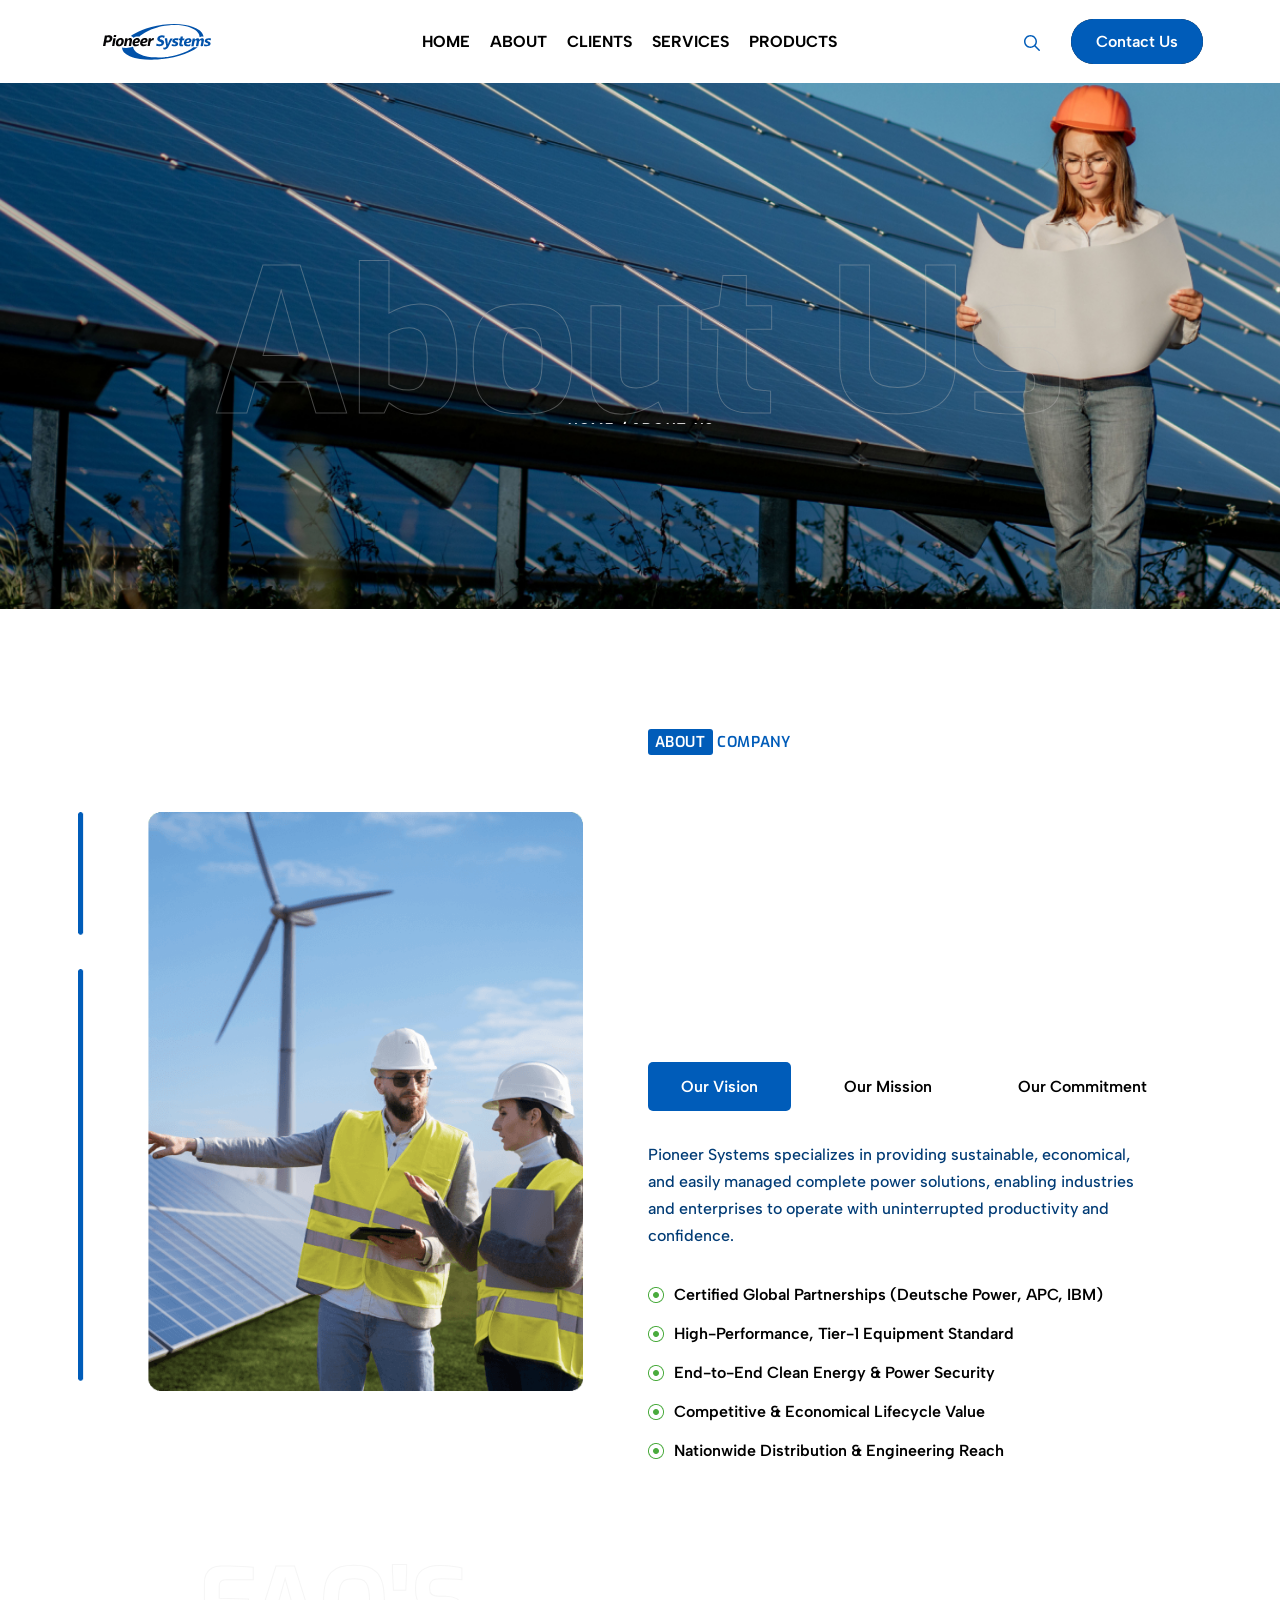
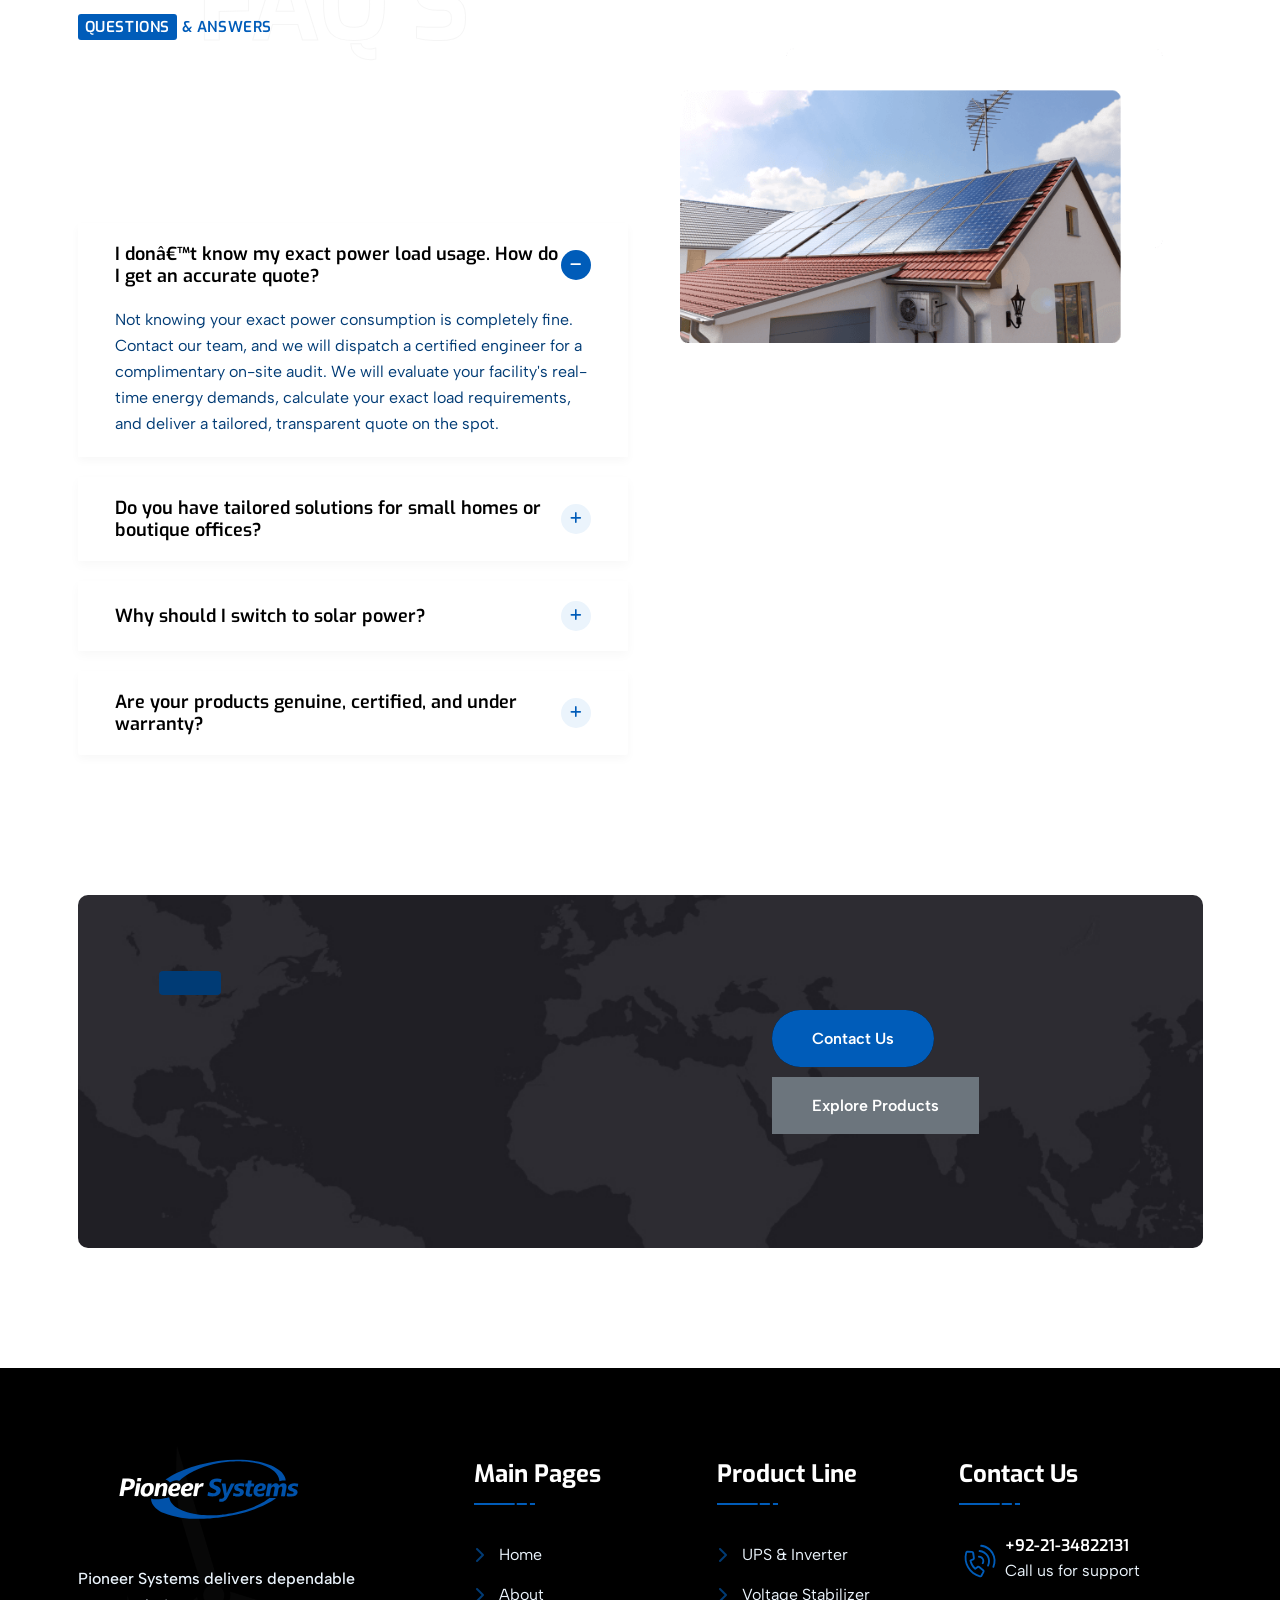
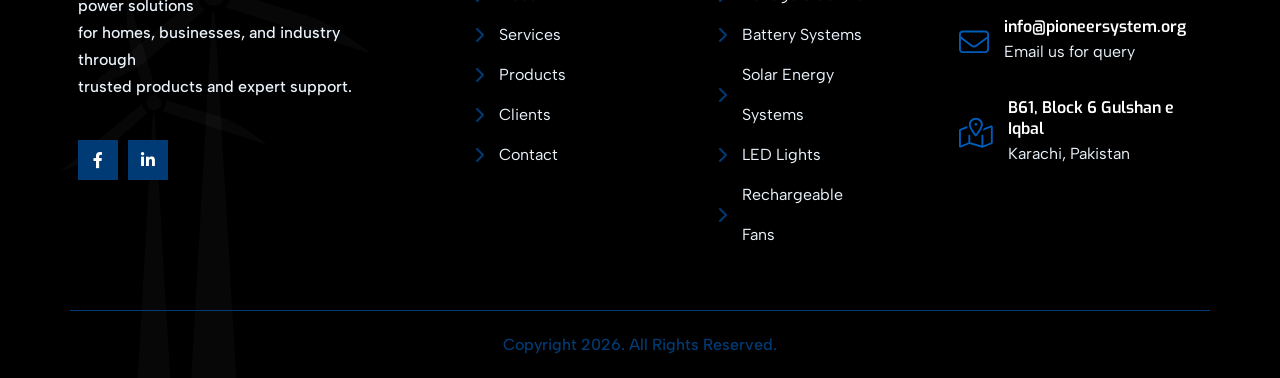
==== about.html @ 955f0764 "Initial commit - Pioneer Systems website" ====
﻿<!DOCTYPE html>
<html lang="en">

<head>
    <meta charset="UTF-8">
    <meta http-equiv="X-UA-Compatible" content="IE=edge">
    <meta name="viewport" content="width=device-width, initial-scale=1.0">
    <!-- favicon -->
    <link rel="shortcut icon" type="image/x-icon" href="assets/images/fav.png">
    <title>Pioneer Systems - About</title>

    <!-- fontawesome css -->
    <link rel="stylesheet" href="assets/css/plugins/fontawesome-6.css">
    <!-- fontawesome css -->
    <link rel="stylesheet" href="assets/css/plugins/swiper.css">
    <link rel="stylesheet" href="assets/css/plugins/unicons.css">
    <link rel="stylesheet" href="assets/css/plugins/metismenu.css">
    <link rel="stylesheet" href="assets/css/vendor/animate.css">
    <link rel="stylesheet" href="assets/css/vendor/magnific-popup.css">
    <!-- bootstrap css -->
    <link rel="stylesheet" href="assets/css/vendor/bootstrap.min.css">
    <!-- Custom css -->
    <link rel="stylesheet" href="assets/css/style.css">
</head>

<body>
    <!-- header style two -->
    <div class="header-header-two">
        <!-- header man start -->
        <div class="header-main-h2  header--sticky">
            <div class="container">
                <div class="row">
                    <div class="col-lg-12">
                        <div class="main-haeder-wrapper-h2">
                            <a href="index.html" class="logo-area">
                                <img src="assets/images/logo/logo-01.svg" alt="logo">
                            </a>

                            <!-- navigation area start -->
                            <div class="header-nav main-nav-one">
                                <nav>
                                    <ul>
                                        <li><a class="nav-link" href="index.html">HOME</a></li>
                                        <li><a class="nav-link" href="about.html">ABOUT</a></li>
                                        <li><a class="nav-link" href="clients.html">CLIENTS</a></li>
                                        <li><a class="nav-link" href="service.html">SERVICES</a></li>
                                        <li><a class="nav-link" href="product-category.html">PRODUCTS</a></li>
                                    </ul>
                                </nav>
                            </div>
                            <!-- navigation area end -->
                            <div class="actions-area">
                                <div class="search-btn" id="search">
                                    <svg width="17" height="16" viewBox="0 0 17 16" fill="none"
                                        xmlns="http://www.w3.org/2000/svg">
                                        <path
                                            d="M15.75 14.7188C16.0625 15.0312 16.0625 15.5 15.75 15.7812C15.625 15.9375 15.4375 16 15.25 16C15.0312 16 14.8438 15.9375 14.6875 15.7812L10.5 11.5938C9.375 12.5 7.96875 13 6.46875 13C2.90625 13 0 10.0938 0 6.5C0 2.9375 2.875 0 6.46875 0C10.0312 0 12.9688 2.9375 12.9688 6.5C12.9688 8.03125 12.4688 9.4375 11.5625 10.5312L15.75 14.7188ZM1.5 6.5C1.5 9.28125 3.71875 11.5 6.5 11.5C9.25 11.5 11.5 9.28125 11.5 6.5C11.5 3.75 9.25 1.5 6.5 1.5C3.71875 1.5 1.5 3.75 1.5 6.5Z"
                                            fill="#005CB9" />
                                    </svg>
                                </div>
                                <a href="contact.html" class="rts-btn btn-primary">Contact Us</a>
                            </div>
                        </div>
                    </div>
                </div>
            </div>
        </div>
        <!-- header man end -->
    </div>
    <!-- header style two End -->


    <!-- header style two -->
    <!-- rts breadcrumb area -->
    <div class="rts-bread-crumb-area bg_image bg-breadcrumb">
        <div class="container ptb--65">
            <div class="row">
                <div class="col-lg-12">
                    <div class="con-tent-main">
                        <div class="wrapper">
                            <span class="bg-text-stok">About Us</span>
                            <div class="title skew-up">
                                <a href="#">About Us</a>
                            </div>
                            <div class="slug skew-up">
                                <a href="#index.html">HOME /</a>
                                <a class="active" href="#index.html">ABOUT US</a>
                            </div>
                        </div>
                    </div>
                </div>
            </div>
        </div>
    </div>
    <!-- rts breadcrumb area end -->
    <!-- header style two End -->


    <!-- rts about area start -->
    <div class="rts-about-area rts-section-gap">
        <div class="container">
            <div class="row align-items-center">
                <div class="col-lg-6">
                    <!-- about inner solar energy -->
                    <div class="rts-about-left-image-area">
                        <div class="thumbnail">
                            <img src="assets/images/about/20.png" alt="Pioneer System Power Solutions">
                        </div>
                    </div>
                    <!-- about inner solar energy end -->
                </div>
                <div class="col-lg-6">
                    <!-- about nrighht content area start -->
                    <div class="about-right-content-area-solar-energy">
                        <div class="title-area-left">
                            <p class="pre">
                                <span>About</span> Company
                            </p>
                            <h2 class="title skew-up">
                                Delivering Reliable Power &amp; <br>
                                Advanced IT Infrastructure
                            </h2>
                        </div>
                        <!-- tab area start about -->
                        <ul class="nav custom-nav-soalr-about nav-pills" id="pills-tab" role="tablist">
                            <li class="nav-item" role="presentation">
                                <button class="nav-link active" id="pills-home-tab" data-bs-toggle="pill"
                                    data-bs-target="#pills-home" type="button" role="tab" aria-controls="pills-home"
                                    aria-selected="true">Our Vision</button>
                            </li>
                            <li class="nav-item" role="presentation">
                                <button class="nav-link" id="pills-profile-tab" data-bs-toggle="pill"
                                    data-bs-target="#pills-profile" type="button" role="tab"
                                    aria-controls="pills-profile" aria-selected="false">Our Mission</button>
                            </li>
                            <li class="nav-item" role="presentation">
                                <button class="nav-link" id="pills-contact-tab" data-bs-toggle="pill"
                                    data-bs-target="#pills-contact" type="button" role="tab"
                                    aria-controls="pills-contact" aria-selected="false">Our Commitment</button>
                            </li>
                        </ul>

                        <!-- nav content start -->
                        <div class="tab-content" id="pills-tabContent">
                            <!-- Tab 1: Vision -->
                            <div class="tab-pane fade show active" id="pills-home" role="tabpanel"
                                aria-labelledby="pills-home-tab">
                                <div class="single-about-content-solar">
                                    <p class="disc">
                                        Pioneer Systems specializes in providing sustainable, economical, and easily
                                        managed complete power solutions, enabling industries and enterprises to operate
                                        with uninterrupted productivity and confidence.
                                    </p>
                                    <div class="row align-items-center">
                                        <div class="single-ckeck-wrapper">
                                            <img src="assets/images/about/dt.png" alt="check">
                                            <p>Certified Global Partnerships (Deutsche Power, APC, IBM)</p>
                                        </div>
                                        <div class="single-ckeck-wrapper">
                                            <img src="assets/images/about/dt.png" alt="check">
                                            <p>High-Performance, Tier-1 Equipment Standard</p>
                                        </div>
                                        <div class="single-ckeck-wrapper">
                                            <img src="assets/images/about/dt.png" alt="check">
                                            <p>End-to-End Clean Energy &amp; Power Security</p>
                                        </div>
                                        <div class="single-ckeck-wrapper">
                                            <img src="assets/images/about/dt.png" alt="check">
                                            <p>Competitive &amp; Economical Lifecycle Value</p>
                                        </div>
                                        <div class="single-ckeck-wrapper">
                                            <img src="assets/images/about/dt.png" alt="check">
                                            <p>Nationwide Distribution &amp; Engineering Reach</p>
                                        </div>
                                    </div>
                                </div>
                            </div>

                            <!-- Tab 2: Mission -->
                            <div class="tab-pane fade" id="pills-profile" role="tabpanel"
                                aria-labelledby="pills-profile-tab">
                                <div class="single-about-content-solar">
                                    <p class="disc">
                                        Our core mission is to serve as the definitive "Total Solution Provider" across
                                        IT and Power Technology by deploying tailor-made systems backed by extensive
                                        pre-sales and after-sales service.
                                    </p>
                                    <div class="row align-items-center">
                                        <div class="single-ckeck-wrapper">
                                            <img src="assets/images/about/dt.png" alt="check">
                                            <p>Turnkey Total Solution Provider for Power &amp; IT</p>
                                        </div>
                                        <div class="single-ckeck-wrapper">
                                            <img src="assets/images/about/dt.png" alt="check">
                                            <p>Comprehensive Pre-Sales Audits &amp; Consultations</p>
                                        </div>
                                        <div class="single-ckeck-wrapper">
                                            <img src="assets/images/about/dt.png" alt="check">
                                            <p>Rapid Post-Sales On-Site Engineering Support</p>
                                        </div>
                                        <div class="single-ckeck-wrapper">
                                            <img src="assets/images/about/dt.png" alt="check">
                                            <p>Seamless Execution of Large &amp; Complex Projects</p>
                                        </div>
                                        <div class="single-ckeck-wrapper">
                                            <img src="assets/images/about/dt.png" alt="check">
                                            <p>Long-Term, Mutually Beneficial Client Partnerships</p>
                                        </div>
                                    </div>
                                </div>
                            </div>

                            <!-- Tab 3: Commitment -->
                            <div class="tab-pane fade" id="pills-contact" role="tabpanel"
                                aria-labelledby="pills-contact-tab">
                                <div class="single-about-content-solar">
                                    <p class="disc">
                                        We are steadfast in providing reliable power continuity, immediate personalized
                                        technical assistance, and continuous technical training to eliminate operational
                                        downtime.
                                    </p>
                                    <div class="row align-items-center">
                                        <div class="single-ckeck-wrapper">
                                            <img src="assets/images/about/dt.png" alt="check">
                                            <p>Real-Time Support &amp; Rapid Emergency Response</p>
                                        </div>
                                        <div class="single-ckeck-wrapper">
                                            <img src="assets/images/about/dt.png" alt="check">
                                            <p>Deep Technical Product Mastery &amp; Customization</p>
                                        </div>
                                        <div class="single-ckeck-wrapper">
                                            <img src="assets/images/about/dt.png" alt="check">
                                            <p>Tailored Client Seminars &amp; Hands-On Tutoring</p>
                                        </div>
                                        <div class="single-ckeck-wrapper">
                                            <img src="assets/images/about/dt.png" alt="check">
                                            <p>Agile Engineering for Diverse Industrial Needs</p>
                                        </div>
                                        <div class="single-ckeck-wrapper">
                                            <img src="assets/images/about/dt.png" alt="check">
                                            <p>Guaranteed Peace of Mind &amp; Constant Power Uptime</p>
                                        </div>
                                    </div>
                                </div>
                            </div>
                        </div>
                        <!-- nav content end -->
                        <!-- tab area start about end -->

                    </div>
                    <!-- about nrighht content area end -->
                </div>
            </div>
        </div>
    </div>
    <!-- rts about area end -->

    <div class="faq-section-start-solar rts-section-gapBottom">
        <span class="stok-bg images-r left">
            FAQ'S
        </span>
        <div class="container">
            <div class="row g-24 align-items-start">
                <div class="col-lg-6">
                    <div class="title-area-left">
                        <p class="pre">
                            <span>Questions</span> &amp; Answers
                        </p>
                        <h2 class="title skew-up">
                            Frequently Asked Questions
                        </h2>
                    </div>
                    <div class="accordion-solar-faq">
                        <div class="accordion" id="accordionExample">
                            <!-- FAQ 1: Power Load & Quote -->
                            <div class="accordion-item">
                                <h2 class="accordion-header" id="headingOne">
                                    <button class="accordion-button" type="button" data-bs-toggle="collapse"
                                        data-bs-target="#collapseOne" aria-expanded="true" aria-controls="collapseOne">
                                        I donâ€™t know my exact power load usage. How do I get an accurate quote?
                                    </button>
                                </h2>
                                <div id="collapseOne" class="accordion-collapse collapse show"
                                    aria-labelledby="headingOne" data-bs-parent="#accordionExample">
                                    <div class="accordion-body">
                                        Not knowing your exact power consumption is completely fine. Contact our team,
                                        and we will dispatch a certified engineer for a complimentary on-site audit. We
                                        will evaluate your facility's real-time energy demands, calculate your exact
                                        load requirements, and deliver a tailored, transparent quote on the spot.
                                    </div>
                                </div>
                            </div>

                            <!-- FAQ 2: Small Home / Office Solutions -->
                            <div class="accordion-item">
                                <h2 class="accordion-header" id="headingTwo">
                                    <button class="accordion-button collapsed" type="button" data-bs-toggle="collapse"
                                        data-bs-target="#collapseTwo" aria-expanded="false" aria-controls="collapseTwo">
                                        Do you have tailored solutions for small homes or boutique offices?
                                    </button>
                                </h2>
                                <div id="collapseTwo" class="accordion-collapse collapse" aria-labelledby="headingTwo"
                                    data-bs-parent="#accordionExample">
                                    <div class="accordion-body">
                                        Yes. We engineer customized setups whether you operate a 5-workstation office, a
                                        multi-server setup, or a residential household. From uninterruptible backup
                                        systems to beat load-shedding to energy-efficient DC rechargeable fans, low-draw
                                        LED lighting, and long-term solar arrays, Pioneer System provides scalable
                                        setups to curb electric costs and ensure continuous uptime.
                                    </div>
                                </div>
                            </div>

                            <!-- FAQ 3: Why Solar Power -->
                            <div class="accordion-item">
                                <h2 class="accordion-header" id="headingThree">
                                    <button class="accordion-button collapsed" type="button" data-bs-toggle="collapse"
                                        data-bs-target="#collapseThree" aria-expanded="false"
                                        aria-controls="collapseThree">
                                        Why should I switch to solar power?
                                    </button>
                                </h2>
                                <div id="collapseThree" class="accordion-collapse collapse"
                                    aria-labelledby="headingThree" data-bs-parent="#accordionExample">
                                    <div class="accordion-body">
                                        Transitioning to solar provides direct energy independence while drastically
                                        slashing recurring utility bills. Whether you require an on-grid net-metered
                                        system, an off-grid setup, or an intelligent hybrid architecture, our Tier-1
                                        solar systems reduce your carbon footprint, maximize long-term return on
                                        investment, and deliver reliable power around the clock.
                                    </div>
                                </div>
                            </div>

                            <!-- FAQ 4: Product Certification & Origin -->
                            <div class="accordion-item">
                                <h2 class="accordion-header" id="headingFour">
                                    <button class="accordion-button collapsed" type="button" data-bs-toggle="collapse"
                                        data-bs-target="#collapseFour" aria-expanded="false"
                                        aria-controls="collapseFour">
                                        Are your products genuine, certified, and under warranty?
                                    </button>
                                </h2>
                                <div id="collapseFour" class="accordion-collapse collapse" aria-labelledby="headingFour"
                                    data-bs-parent="#accordionExample">
                                    <div class="accordion-body">
                                        Every product supplied by Pioneer System is 100% authentic and internationally
                                        certified. We are direct authorized partners with leading global manufacturers
                                        including Deutsche Power, Titan, APC, Lenovo, and HPâ€”importing premium equipment
                                        directly from Germany and top-tier facilities in China with full manufacturer
                                        warranties.
                                    </div>
                                </div>
                            </div>
                        </div>
                    </div>
                </div>
                <div class="col-lg-6 pl--40">
                    <div class="faq-solari-image-area">
                        <div class="thumbnail-large-bottom">
                            <img src="assets/images/faq/05.png" alt="Pioneer System Solar FAQ">
                        </div>
                    </div>
                </div>
            </div>
        </div>
    </div>


    <!-- rts cta area start -->
    <div class="rts-cta-area rts-section-gapBottom">
        <div class="container">
            <div class="row">
                <div class="col-lg-12">
                    <div class="cta-solari-wrapper">
                        <div class="left-area">
                            <span class="pre skew-up">
                                <span>Get In</span> Touch
                            </span>
                            <h4 class="title skew-up">
                                Need a reliable power solution? Inquire directly or explore our full catalog.
                            </h4>
                        </div>
                        <div class="right-area">
                            <div class="d-flex flex-wrap align-items-center gap-3">
                                <a href="contact.html" class="rts-btn btn-primary">Contact Us</a>
                                <a href="product-category.html" class="rts-btn btn-secondary"
                                    style="border-radius: 0">Explore Products</a>
                            </div>
                        </div>
                    </div>
                </div>
            </div>
        </div>
    </div>
    <!-- rts cta area end -->


    <!-- header style two -->
    <div id="side-bar" class="side-bar header-two">
        <button class="close-icon-menu"><i class="far fa-times"></i></button>
        <!-- mobile menu area start -->
        <div class="mobile-menu-main">
            <nav class="nav-main mainmenu-nav mt--30">
                <ul class="mainmenu metismenu" id="mobile-menu-active">
                    <li>
                        <a href="index.html" class="main">HOME</a>
                    </li>
                    <li>
                        <a href="about.html" class="main">ABOUT</a>
                    </li>
                    <li>
                        <a href="clients.html" class="main">CLIENTS</a>
                    </li>
                    <li>
                        <a href="services.html" class="main">SERVICES</a>
                    </li>
                    <li>
                        <a href="product-category.html" class="main">PRODUCTS</a>
                    </li>
                    <li>
                        <a href="contact.html" class="main">CONTACT</a>
                    </li>
                </ul>
            </nav>
        </div>
        <!-- mobile menu area end -->
    </div>
    <!-- header style two End -->

    <!-- Footer style two -->
    <!-- rts footer two area start -->
    <div class="rts-footer-one  footer-bg-two">
        <div class="shape-image-f-2">
            <img src="assets/images/footer/07.png" alt="shape-footer">
        </div>
        <div class="container">
            <div class="row pt--90  pb--55 pb_sm--40">
                <div class="col-lg-12">
                    <div class="single-footer-one-wrapper two">
                        <div class="single-footer-component first">
                            <a href="index.html" class="logo-area-footer">
                                <img src="assets/images/logo/logo-footer.svg" alt="logo">
                            </a>
                            <div class="body mt--45">
                                <p class="disc">
                                    Pioneer Systems delivers dependable power solutions <br> for homes, businesses, and
                                    industry through <br> trusted products and expert support.
                                </p>
                                <div class="rts-social-style-one">
                                    <ul>
                                        <li>
                                            <a href="#">
                                                <i class="fa-brands fa-facebook-f"></i>
                                            </a>
                                        </li>
                                        <!-- <li>
                                            <a href="#">
                                                <i class="fa-brands fa-twitter"></i>
                                            </a>
                                        </li> -->
                                        <!-- <li>
                                            <a href="#">
                                                <i class="fa-brands fa-youtube"></i>
                                            </a>
                                        </li> -->
                                        <li>
                                            <a href="#">
                                                <i class="fa-brands fa-linkedin-in"></i>
                                            </a>
                                        </li>
                                    </ul>
                                </div>
                            </div>
                        </div>
                        <div class="single-footer-component">
                            <div class="title-area">
                                <h5 class="title">Main Pages</h5>
                            </div>
                            <div class="body">
                                <div class="pages-footer">
                                    <ul>
                                        <li>
                                            <a href="index.html">
                                                <i class="fa-regular fa-chevron-right"></i>
                                                <p>Home</p>
                                            </a>
                                        </li>
                                        <li>
                                            <a href="about.html">
                                                <i class="fa-regular fa-chevron-right"></i>
                                                <p>About</p>
                                            </a>
                                        </li>
                                        <li>
                                            <a href="service.html">
                                                <i class="fa-regular fa-chevron-right"></i>
                                                <p>Services</p>
                                            </a>
                                        </li>
                                        <li>
                                            <a href="product-category.html">
                                                <i class="fa-regular fa-chevron-right"></i>
                                                <p>Products</p>
                                            </a>
                                        </li>
                                        <li>
                                            <a href="clients.html">
                                                <i class="fa-regular fa-chevron-right"></i>
                                                <p>Clients</p>
                                            </a>
                                        </li>
                                        <li>
                                            <a href="contact.html">
                                                <i class="fa-regular fa-chevron-right"></i>
                                                <p>Contact</p>
                                            </a>
                                        </li>
                                    </ul>
                                </div>
                            </div>
                        </div>
                        <div class="single-footer-component">
                            <div class="title-area">
                                <h5 class="title">Product Line</h5>
                            </div>
                            <div class="body">
                                <div class="pages-footer">
                                    <ul>
                                        <li>
                                            <a href="product-detail.html?product=vdc-inverter">
                                                <i class="fa-regular fa-chevron-right"></i>
                                                <p>UPS &amp; Inverter</p>
                                            </a>
                                        </li>
                                        <li>
                                            <a href="product-detail.html?product=avr-stablizer">
                                                <i class="fa-regular fa-chevron-right"></i>
                                                <p>Voltage Stabilizer</p>
                                            </a>
                                        </li>
                                        <li>
                                            <a href="product-detail.html?product=batteries">
                                                <i class="fa-regular fa-chevron-right"></i>
                                                <p>Battery Systems</p>
                                            </a>
                                        </li>
                                        <li>
                                            <a href="product-detail.html?product=solar">
                                                <i class="fa-regular fa-chevron-right"></i>
                                                <p>Solar Energy Systems</p>
                                            </a>
                                        </li>
                                        <li>
                                            <a href="product-detail.html?product=led-lights">
                                                <i class="fa-regular fa-chevron-right"></i>
                                                <p>LED Lights</p>
                                            </a>
                                        </li>
                                        <li>
                                            <a href="product-detail.html?product=dc-rechargable-fans">
                                                <i class="fa-regular fa-chevron-right"></i>
                                                <p>Rechargeable Fans</p>
                                            </a>
                                        </li>
                                    </ul>
                                </div>
                            </div>
                        </div>
                        <div class="single-footer-component last">
                            <div class="title-area">
                                <h5 class="title">Contact Us</h5>
                            </div>
                            <div class="body">
                                <!-- footer contact area start -->
                                <div class="footer-contact-wrapper-2">
                                    <!-- single contact area start -->
                                    <div class="contact-single">
                                        <div class="icon">
                                            <svg width="42" height="42" viewBox="0 0 42 42" fill="none"
                                                xmlns="http://www.w3.org/2000/svg">
                                                <path
                                                    d="M14.5332 21.1589L12.5385 22.04C13.16 24.5227 14.4784 26.8062 16.3178 28.5859L18.0781 27.2989C18.8822 26.6994 19.987 26.7381 20.7603 27.3742L24.6985 30.4454C25.5518 31.103 25.7825 32.323 25.3143 33.2699L23.2386 37.1746C23.0513 37.5534 22.7254 37.8092 22.3702 38.0143C21.8628 38.3072 21.2674 38.448 20.6485 38.1963C15.3952 36.8316 11.0703 33.4423 8.375 28.7739C5.67969 24.1055 4.90689 18.6654 6.35167 13.4334C6.63048 12.3929 7.53602 11.7348 8.56085 11.752L12.9803 11.9068C14.0344 11.9747 14.9463 12.7338 15.1184 13.8523L15.8091 18.7985C15.9734 19.7862 15.4544 20.7624 14.5332 21.1589ZM15.5922 30.4933C12.9875 28.2083 11.2004 25.1129 10.5239 21.7146C10.471 21.2715 10.6583 20.8928 11.0643 20.6584L13.7479 19.4473C13.7479 19.4473 13.7479 19.4473 13.7987 19.418C13.9002 19.3594 14.0231 19.2207 13.986 19.0392L13.1645 14.1008C13.1781 13.89 12.9887 13.7963 12.8286 13.7534L8.43847 13.6494C8.35843 13.628 8.30769 13.6573 8.25695 13.6866C8.15546 13.7452 8.10472 13.7745 8.06182 13.9346C6.79646 18.657 7.48712 23.6032 9.94805 27.8657C12.409 32.1281 16.398 35.1701 21.1204 36.4355C21.3605 36.4998 21.5127 36.4119 21.5556 36.2518L23.6606 32.3978C23.7035 32.2377 23.6664 32.0562 23.5278 31.9333L19.6402 28.8327C19.5016 28.7098 19.24 28.7255 19.1679 28.8348L16.7772 30.5534C16.4512 30.8092 15.9496 30.7606 15.5922 30.4933ZM22.2779 5.86222C27.3534 6.45011 31.8069 9.35917 34.3558 13.7739C36.9339 18.2393 37.2264 23.5507 35.1978 28.2402C35.1042 28.4296 34.9813 28.5682 34.829 28.6561C34.5753 28.8026 34.263 28.8476 33.9936 28.7325C33.484 28.5531 33.2926 27.987 33.5013 27.5282C35.2704 23.3269 35.0171 18.6694 32.732 14.7114C30.4761 10.8041 26.5693 8.256 22.0462 7.68745C21.5445 7.63881 21.15 7.18997 21.2494 6.65898C21.2981 6.15729 21.7469 5.76284 22.2779 5.86222ZM20.673 11.0513C24.3664 11.3546 27.668 13.4403 29.4844 16.5864C31.3301 19.7832 31.4855 23.6853 29.9016 27.0355C29.8079 27.2249 29.6557 27.3128 29.5035 27.4007C29.2497 27.5472 28.9374 27.5922 28.6173 27.5064C28.1292 27.2469 27.9377 26.6809 28.1971 26.1928C29.5295 23.4614 29.4133 20.2133 27.8606 17.5239C26.3371 14.8852 23.5823 13.1605 20.5507 12.9487C19.9982 12.9293 19.6038 12.4805 19.6231 11.9281C19.6718 11.4264 20.1206 11.0319 20.673 11.0513ZM19.8921 16.8471C21.8031 16.7587 23.5954 17.7536 24.5622 19.4282C25.5583 21.1535 25.5238 23.2031 24.4917 24.8139C24.3688 24.9525 24.2673 25.0111 24.1151 25.099C23.8614 25.2455 23.469 25.269 23.1703 25.1032C22.7329 24.8144 22.5922 24.2191 22.881 23.7818C23.5814 22.7684 23.6337 21.4527 22.9892 20.3364C22.3739 19.2708 21.2084 18.6582 19.9806 18.7581C19.4574 18.7895 19.0122 18.37 18.9808 17.8469C18.9494 17.3237 19.369 16.8785 19.8921 16.8471Z"
                                                    fill="#005CB9" />
                                            </svg>
                                        </div>
                                        <div class="info-content ml-dec-5">
                                            <a href="tel:+922134822131">
                                                <h6 class="title">+92-21-34822131</h6>
                                            </a>
                                            <span>Call us for support</span>
                                        </div>
                                    </div>
                                    <!-- single contact area end -->
                                    <!-- single contact area start -->
                                    <div class="contact-single">
                                        <div class="icon">

                                            <svg width="30" height="23" viewBox="0 0 30 23" fill="none"
                                                xmlns="http://www.w3.org/2000/svg">
                                                <path
                                                    d="M26.25 0.5C28.3008 0.5 30 2.19922 30 4.25V19.25C30 21.3594 28.3008 23 26.25 23H3.75C1.64063 23 0 21.3594 0 19.25L0 4.25C0 2.19922 1.64063 0.5 3.75 0.5L26.25 0.5ZM3.75 2.375C2.69531 2.375 1.875 3.25391 1.875 4.25V6.35938L13.3008 14.9727C14.2969 15.7344 15.6445 15.7344 16.6406 14.9727L28.125 6.41797V4.25C28.125 3.25391 27.2461 2.375 26.25 2.375L3.75 2.375ZM28.125 19.25V8.70312L17.8125 16.4375C16.9336 17.082 15.9375 17.4336 15 17.4336C14.0039 17.4336 13.0078 17.082 12.1875 16.4375L1.875 8.70312L1.875 19.25C1.875 20.3047 2.69531 21.125 3.75 21.125H26.25C27.2461 21.125 28.125 20.3047 28.125 19.25Z"
                                                    fill="#005CB9" />
                                            </svg>

                                        </div>
                                        <div class="info-content">
                                            <a href="mailto:info@pioneersystem.org">
                                                <h6 class="title">info@pioneersystem.org</h6>
                                            </a>
                                            <span>Email us for query</span>
                                        </div>
                                    </div>
                                    <!-- single contact area end -->
                                    <!-- single contact area start -->
                                    <div class="contact-single">
                                        <div class="icon">

                                            <svg width="34" height="31" viewBox="0 0 34 31" fill="none"
                                                xmlns="http://www.w3.org/2000/svg">
                                                <path
                                                    d="M15.4688 7.3125C15.4688 6.55078 16.0547 5.90625 16.875 5.90625C17.6367 5.90625 18.2812 6.55078 18.2812 7.3125C18.2812 8.13281 17.6367 8.71875 16.875 8.71875C16.0547 8.71875 15.4688 8.13281 15.4688 7.3125ZM15.9961 19.0312C14.1211 16.6875 9.84375 11.0039 9.84375 7.78125C9.84375 3.91406 12.9492 0.75 16.875 0.75C20.7422 0.75 23.9062 3.91406 23.9062 7.78125C23.9062 11.0039 19.5703 16.6875 17.6953 19.0312C17.2852 19.6172 16.4062 19.6172 15.9961 19.0312ZM21.4453 9.83203C21.8555 8.89453 22.0312 8.25 22.0312 7.78125C22.0312 4.96875 19.6875 2.625 16.875 2.625C14.0039 2.625 11.7188 4.96875 11.7188 7.78125C11.7188 8.25 11.8359 8.89453 12.2461 9.83203C12.5977 10.7695 13.1836 11.7656 13.7695 12.7617C14.7656 14.4023 15.9375 15.9844 16.875 17.1562C17.7539 15.9844 18.9258 14.4023 19.9219 12.7617C20.5078 11.7656 21.0938 10.7695 21.4453 9.83203ZM23.7305 13.8164C23.7305 13.875 23.6719 13.875 23.6133 13.875C24.082 13.0547 24.5508 12.1758 24.9023 11.3555L31.8164 8.60156C32.6953 8.25 33.75 8.89453 33.75 9.89062V25.7695C33.75 26.3555 33.3984 26.8828 32.8125 27.0586L23.7305 30.6914C23.5547 30.8086 23.3789 30.8086 23.1445 30.75L10.3125 27.0586L1.875 30.457C0.996094 30.8086 0 30.1641 0 29.168L0 13.2891C0 12.7031 0.292969 12.1758 0.878906 12L8.08594 9.07031C8.20312 9.71484 8.37891 10.3008 8.61328 10.8867L1.875 13.582L1.875 28.4648L9.375 25.4766V18.5625C9.375 18.0938 9.78516 17.625 10.3125 17.625C10.7813 17.625 11.25 18.0938 11.25 18.5625V25.3594L22.5 28.582V18.5625C22.5 18.0938 22.9102 17.625 23.4375 17.625C23.9062 17.625 24.375 18.0938 24.375 18.5625V28.4648L31.875 25.4766V10.5937L23.7305 13.8164Z"
                                                    fill="#005CB9" />
                                            </svg>

                                        </div>
                                        <div class="info-content">
                                            <a href="#">
                                                <h6 class="title">B61, Block 6 Gulshan e Iqbal</h6>
                                            </a>
                                            <span>Karachi, Pakistan</span>
                                        </div>
                                    </div>
                                    <!-- single contact area end -->
                                </div>
                                <!-- footer contact area end -->
                            </div>
                        </div>
                    </div>
                </div>
            </div>
            <div class="row pb--20 pt--20 border-top-copyright">
                <div class="col-lg-12">
                    <!-- copyright area start -->
                    <div class="copyright-area-two">
                        <div class="left">
                            <p>Copyright 2026. All Rights Reserved.</p>
                        </div>
                        <!-- <div class="right">
                        <ul>
                            <li><a href="#">Terms & conditions</a></li>
                            <li><a href="#">Privacy policy</a></li>
                        </ul>
                    </div> -->
                    </div>
                    <!-- copyright area end -->
                </div>
            </div>
        </div>
    </div>

    <!-- rts footer area one end -->
    <!-- Footer style two End -->
    <!-- rts footer area one end -->
    <!-- Scripts style two -->

    <div class="progress-wrap">
        <svg class="progress-circle svg-content" width="100%" height="100%" viewBox="-1 -1 102 102">
            <path d="M50,1 a49,49 0 0,1 0,98 a49,49 0 0,1 0,-98"
                style="transition: stroke-dashoffset 10ms linear 0s; stroke-dasharray: 307.919, 307.919; stroke-dashoffset: 307.919;">
            </path>
        </svg>
    </div>


    <!-- pre loader start -->
    <div id="elevate-load">
        <div class="loader-wrapper">
            <div class="lds-ellipsis">
                <div></div>
                <div></div>
                <div></div>
                <div></div>
            </div>
        </div>
    </div>
    <!-- pre loader end -->


    <div class="search-input-area">
        <div class="container">
            <div class="search-input-inner">
                <div class="input-div">
                    <input id="searchInput1" class="search-input" type="text" placeholder="Search by keyword or #">
                    <button><i class="far fa-search"></i></button>
                </div>
            </div>
        </div>
        <div id="close" class="search-close-icon"><i class="far fa-times"></i></div>
    </div>

    <div id="anywhere-home" class="">
    </div>


    <!-- jquery js -->
    <script src="assets/js/plugins/jquery.min.js"></script>
    <script src="assets/js/vendor/jqueryui.js"></script>
    <script src="assets/js/plugins/counter-up.js"></script>
    <script src="assets/js/plugins/swiper.js"></script>
    <script src="assets/js/plugins/metismenu.js"></script>
    <script src="assets/js/vendor/waypoint.js"></script>
    <script src="assets/js/vendor/waw.js"></script>
    <script src="assets/js/plugins/gsap.min.js"></script>
    <script src="assets/js/plugins/scrolltigger.js"></script>
    <script src="assets/js/vendor/split-text.js"></script>
    <script src="assets/js/vendor/contact.form.js"></script>
    <script src="assets/js/vendor/split-type.js"></script>
    <script src="assets/js/plugins/jquery-timepicker.js"></script>
    <script src="assets/js/plugins/bootstrap.min.js"></script>
    <script src="assets/js/vendor/magnific-popup.min.js"></script>

    <script src="assets/js/main.js"></script>
    <!-- Scripts style two End -->
</body>

</html>
---- assets/css/plugins/unicons.css ----
@font-face {
    font-family: 'unicons';
    src: url('https://s3-us-west-2.amazonaws.com/s.cdpn.io/1462889/unicons.eot');
    src: url('https://s3-us-west-2.amazonaws.com/s.cdpn.io/1462889/unicons.eot') format('embedded-opentype'),
         url('https://s3-us-west-2.amazonaws.com/s.cdpn.io/1462889/unicons.woff2') format('woff2'),
         url('https://s3-us-west-2.amazonaws.com/s.cdpn.io/1462889/unicons.woff') format('woff'),
         url('https://s3-us-west-2.amazonaws.com/s.cdpn.io/1462889/unicons.ttf') format('truetype'),
         url('https://s3-us-west-2.amazonaws.com/s.cdpn.io/1462889/unicons.svg') format('svg');
    font-weight: normal;
    font-style: normal;
  }
  /* Chrome hack: SVG is rendered more smooth in Windozze. 100% magic, uncomment if you need it. */
  /* Note, that will break hinting! In other OS-es font will be not as sharp as it could be */
  /*
  @media screen and (-webkit-min-device-pixel-ratio:0) {
    @font-face {
      font-family: 'unicons';
      src: url('../font/unicons.svg?50911815#unicons') format('svg');
    }
  }
  */
   
   [class^="uil-"]:before, [class*=" uil-"]:before {
    font-family: "unicons";
    font-style: normal;
    font-weight: normal;
    speak: none;
   
    display: inline-block;
    text-decoration: inherit;
    text-align: center;
    /* opacity: .8; */
   
    /* For safety - reset parent styles, that can break glyph codes*/
    font-variant: normal;
    text-transform: none;
   
    /* fix buttons height, for twitter bootstrap */
    line-height: 1em;
   
    /* you can be more comfortable with increased icons size */
    /* font-size: 120%; */
   
    /* Font smoothing. That was taken from TWBS */
    -webkit-font-smoothing: antialiased;
    -moz-osx-font-smoothing: grayscale;
   
    /* Uncomment for 3D effect */
    /* text-shadow: 1px 1px 1px rgba(127, 127, 127, 0.3); */
  }
   
  .uil-0-plus:before { content: '\e800'; } /* 'Ã® â‚¬' */
  .uil-10-plus:before { content: '\e801'; } /* 'Ã® Â' */
  .uil-12-plus:before { content: '\e802'; } /* 'Ã® â€š' */
  .uil-13-plus:before { content: '\e803'; } /* 'Ã® Æ’' */
  .uil-16-plus:before { content: '\e804'; } /* 'Ã® â€ž' */
  .uil-17-plus:before { content: '\e805'; } /* 'Ã® â€¦' */
  .uil-18-plus:before { content: '\e806'; } /* 'Ã® â€ ' */
  .uil-21-plus:before { content: '\e807'; } /* 'Ã® â€¡' */
  .uil-3-plus:before { content: '\e808'; } /* 'Ã® Ë†' */
  .uil-500px:before { content: '\e809'; } /* 'Ã® â€°' */
  .uil-6-plus:before { content: '\e80a'; } /* 'Ã® Å ' */
  .uil-abacus:before { content: '\e80b'; } /* 'Ã® â€¹' */
  .uil-accessible-icon-alt:before { content: '\e80c'; } /* 'Ã® Å’' */
  .uil-adjust-alt:before { content: '\e80d'; } /* 'Ã® Â' */
  .uil-adjust-circle:before { content: '\e80e'; } /* 'Ã® Å½' */
  .uil-adjust-half:before { content: '\e80f'; } /* 'Ã® Â' */
  .uil-adjust:before { content: '\e810'; } /* 'Ã® Â' */
  .uil-adobe:before { content: '\e811'; } /* 'Ã® â€˜' */
  .uil-airplay:before { content: '\e812'; } /* 'Ã® â€™' */
  .uil-align-alt:before { content: '\e813'; } /* 'Ã® â€œ' */
  .uil-align-center-alt:before { content: '\e814'; } /* 'Ã® â€' */
  .uil-align-center-h:before { content: '\e815'; } /* 'Ã® â€¢' */
  .uil-align-center-justify:before { content: '\e816'; } /* 'Ã® â€“' */
  .uil-align-center-v:before { content: '\e817'; } /* 'Ã® â€”' */
  .uil-align-center:before { content: '\e818'; } /* 'Ã® Ëœ' */
  .uil-align-justify:before { content: '\e819'; } /* 'Ã® â„¢' */
  .uil-align-left-justify:before { content: '\e81a'; } /* 'Ã® Å¡' */
  .uil-align-left:before { content: '\e81b'; } /* 'Ã® â€º' */
  .uil-align-letter-right:before { content: '\e81c'; } /* 'Ã® Å“' */
  .uil-align-right-justify:before { content: '\e81d'; } /* 'Ã® Â' */
  .uil-align-right:before { content: '\e81e'; } /* 'Ã® Å¾' */
  .uil-align:before { content: '\e81f'; } /* 'Ã® Å¸' */
  .uil-ambulance:before { content: '\e820'; } /* 'Ã®  ' */
  .uil-analysis:before { content: '\e821'; } /* 'Ã® Â¡' */
  .uil-analytics:before { content: '\e822'; } /* 'Ã® Â¢' */
  .uil-anchor:before { content: '\e823'; } /* 'Ã® Â£' */
  .uil-android-phone-slash:before { content: '\e824'; } /* 'Ã® Â¤' */
  .uil-angle-double-down:before { content: '\e825'; } /* 'Ã® Â¥' */
  .uil-angle-double-left:before { content: '\e826'; } /* 'Ã® Â¦' */
  .uil-angle-double-right:before { content: '\e827'; } /* 'Ã® Â§' */
  .uil-angle-double-up:before { content: '\e828'; } /* 'Ã® Â¨' */
  .uil-angle-down:before { content: '\e829'; } /* 'Ã® Â©' */
  .uil-angle-left:before { content: '\e82a'; } /* 'Ã® Âª' */
  .uil-angle-right-b:before { content: '\e82b'; } /* 'Ã® Â«' */
  .uil-angle-right:before { content: '\e82c'; } /* 'Ã® Â¬' */
  .uil-angle-up:before { content: '\e82d'; } /* 'Ã® Â­' */
  .uil-angry:before { content: '\e82e'; } /* 'Ã® Â®' */
  .uil-ankh:before { content: '\e82f'; } /* 'Ã® Â¯' */
  .uil-annoyed-alt:before { content: '\e830'; } /* 'Ã® Â°' */
  .uil-annoyed:before { content: '\e831'; } /* 'Ã® Â±' */
  .uil-apple:before { content: '\e832'; } /* 'Ã® Â²' */
  .uil-apps:before { content: '\e833'; } /* 'Ã® Â³' */
  .uil-archive-alt:before { content: '\e834'; } /* 'Ã® Â´' */
  .uil-archive:before { content: '\e835'; } /* 'Ã® Âµ' */
  .uil-archway:before { content: '\e836'; } /* 'Ã® Â¶' */
  .uil-arrow-break:before { content: '\e837'; } /* 'Ã® Â·' */
  .uil-arrow-circle-down:before { content: '\e838'; } /* 'Ã® Â¸' */
  .uil-arrow-circle-left:before { content: '\e839'; } /* 'Ã® Â¹' */
  .uil-arrow-circle-right:before { content: '\e83a'; } /* 'Ã® Âº' */
  .uil-arrow-circle-up:before { content: '\e83b'; } /* 'Ã® Â»' */
  .uil-arrow-compress-h:before { content: '\e83c'; } /* 'Ã® Â¼' */
  .uil-arrow-down-left:before { content: '\e83d'; } /* 'Ã® Â½' */
  .uil-arrow-down-right:before { content: '\e83e'; } /* 'Ã® Â¾' */
  .uil-arrow-down:before { content: '\e83f'; } /* 'Ã® Â¿' */
  .uil-arrow-from-right:before { content: '\e840'; } /* 'Ã®Â¡â‚¬' */
  .uil-arrow-from-top:before { content: '\e841'; } /* 'Ã®Â¡Â' */
  .uil-arrow-growth:before { content: '\e842'; } /* 'Ã®Â¡â€š' */
  .uil-arrow-left:before { content: '\e843'; } /* 'Ã®Â¡Æ’' */
  .uil-arrow-random:before { content: '\e844'; } /* 'Ã®Â¡â€ž' */
  .uil-arrow-resize-diagonal:before { content: '\e845'; } /* 'Ã®Â¡â€¦' */
  .uil-arrow-right:before { content: '\e846'; } /* 'Ã®Â¡â€ ' */
  .uil-arrow-to-bottom:before { content: '\e847'; } /* 'Ã®Â¡â€¡' */
  .uil-arrow-to-right:before { content: '\e848'; } /* 'Ã®Â¡Ë†' */
  .uil-arrow-up-left:before { content: '\e849'; } /* 'Ã®Â¡â€°' */
  .uil-arrow-up-right:before { content: '\e84a'; } /* 'Ã®Â¡Å ' */
  .uil-arrow-up:before { content: '\e84b'; } /* 'Ã®Â¡â€¹' */
  .uil-arrows-h-alt:before { content: '\e84c'; } /* 'Ã®Â¡Å’' */
  .uil-arrows-h:before { content: '\e84d'; } /* 'Ã®Â¡Â' */
  .uil-arrows-left-down:before { content: '\e84e'; } /* 'Ã®Â¡Å½' */
  .uil-arrows-maximize:before { content: '\e84f'; } /* 'Ã®Â¡Â' */
  .uil-arrows-merge:before { content: '\e850'; } /* 'Ã®Â¡Â' */
  .uil-arrows-resize-h:before { content: '\e851'; } /* 'Ã®Â¡â€˜' */
  .uil-arrows-resize-v:before { content: '\e852'; } /* 'Ã®Â¡â€™' */
  .uil-arrows-resize:before { content: '\e853'; } /* 'Ã®Â¡â€œ' */
  .uil-arrows-right-down:before { content: '\e854'; } /* 'Ã®Â¡â€' */
  .uil-arrows-shrink-h:before { content: '\e855'; } /* 'Ã®Â¡â€¢' */
  .uil-arrows-shrink-v:before { content: '\e856'; } /* 'Ã®Â¡â€“' */
  .uil-arrows-up-right:before { content: '\e857'; } /* 'Ã®Â¡â€”' */
  .uil-arrows-v-alt:before { content: '\e858'; } /* 'Ã®Â¡Ëœ' */
  .uil-arrows-v:before { content: '\e859'; } /* 'Ã®Â¡â„¢' */
  .uil-assistive-listening-systems:before { content: '\e85a'; } /* 'Ã®Â¡Å¡' */
  .uil-at:before { content: '\e85b'; } /* 'Ã®Â¡â€º' */
  .uil-atm-card:before { content: '\e85c'; } /* 'Ã®Â¡Å“' */
  .uil-atom:before { content: '\e85d'; } /* 'Ã®Â¡Â' */
  .uil-auto-flash:before { content: '\e85e'; } /* 'Ã®Â¡Å¾' */
  .uil-award-alt:before { content: '\e85f'; } /* 'Ã®Â¡Å¸' */
  .uil-award:before { content: '\e860'; } /* 'Ã®Â¡ ' */
  .uil-baby-carriage:before { content: '\e861'; } /* 'Ã®Â¡Â¡' */
  .uil-backpack:before { content: '\e862'; } /* 'Ã®Â¡Â¢' */
  .uil-backspace:before { content: '\e863'; } /* 'Ã®Â¡Â£' */
  .uil-backward:before { content: '\e864'; } /* 'Ã®Â¡Â¤' */
  .uil-bag-alt:before { content: '\e865'; } /* 'Ã®Â¡Â¥' */
  .uil-bag-slash:before { content: '\e866'; } /* 'Ã®Â¡Â¦' */
  .uil-bag:before { content: '\e867'; } /* 'Ã®Â¡Â§' */
  .uil-ball:before { content: '\e868'; } /* 'Ã®Â¡Â¨' */
  .uil-ban:before { content: '\e869'; } /* 'Ã®Â¡Â©' */
  .uil-bars:before { content: '\e86a'; } /* 'Ã®Â¡Âª' */
  .uil-basketball-hoop:before { content: '\e86b'; } /* 'Ã®Â¡Â«' */
  .uil-basketball:before { content: '\e86c'; } /* 'Ã®Â¡Â¬' */
  .uil-battery-bolt:before { content: '\e86d'; } /* 'Ã®Â¡Â­' */
  .uil-battery-empty:before { content: '\e86e'; } /* 'Ã®Â¡Â®' */
  .uil-bed-double:before { content: '\e86f'; } /* 'Ã®Â¡Â¯' */
  .uil-bed:before { content: '\e870'; } /* 'Ã®Â¡Â°' */
  .uil-behance:before { content: '\e871'; } /* 'Ã®Â¡Â±' */
  .uil-bell-school:before { content: '\e872'; } /* 'Ã®Â¡Â²' */
  .uil-bell-slash:before { content: '\e873'; } /* 'Ã®Â¡Â³' */
  .uil-bell:before { content: '\e874'; } /* 'Ã®Â¡Â´' */
  .uil-bill:before { content: '\e875'; } /* 'Ã®Â¡Âµ' */
  .uil-bitcoin-circle:before { content: '\e876'; } /* 'Ã®Â¡Â¶' */
  .uil-bitcoin:before { content: '\e877'; } /* 'Ã®Â¡Â·' */
  .uil-black-berry:before { content: '\e878'; } /* 'Ã®Â¡Â¸' */
  .uil-bluetooth-b:before { content: '\e879'; } /* 'Ã®Â¡Â¹' */
  .uil-bold:before { content: '\e87a'; } /* 'Ã®Â¡Âº' */
  .uil-bolt-alt:before { content: '\e87b'; } /* 'Ã®Â¡Â»' */
  .uil-bolt-slash:before { content: '\e87c'; } /* 'Ã®Â¡Â¼' */
  .uil-bolt:before { content: '\e87d'; } /* 'Ã®Â¡Â½' */
  .uil-book-alt:before { content: '\e87e'; } /* 'Ã®Â¡Â¾' */
  .uil-book-medical:before { content: '\e87f'; } /* 'Ã®Â¡Â¿' */
  .uil-book-open:before { content: '\e880'; } /* 'Ã®Â¢â‚¬' */
  .uil-book-reader:before { content: '\e881'; } /* 'Ã®Â¢Â' */
  .uil-book:before { content: '\e882'; } /* 'Ã®Â¢â€š' */
  .uil-bookmark-full:before { content: '\e883'; } /* 'Ã®Â¢Æ’' */
  .uil-bookmark:before { content: '\e884'; } /* 'Ã®Â¢â€ž' */
  .uil-books:before { content: '\e885'; } /* 'Ã®Â¢â€¦' */
  .uil-boombox:before { content: '\e886'; } /* 'Ã®Â¢â€ ' */
  .uil-border-alt:before { content: '\e887'; } /* 'Ã®Â¢â€¡' */
  .uil-border-bottom:before { content: '\e888'; } /* 'Ã®Â¢Ë†' */
  .uil-border-clear:before { content: '\e889'; } /* 'Ã®Â¢â€°' */
  .uil-border-horizontal:before { content: '\e88a'; } /* 'Ã®Â¢Å ' */
  .uil-border-inner:before { content: '\e88b'; } /* 'Ã®Â¢â€¹' */
  .uil-border-left:before { content: '\e88c'; } /* 'Ã®Â¢Å’' */
  .uil-border-out:before { content: '\e88d'; } /* 'Ã®Â¢Â' */
  .uil-border-right:before { content: '\e88e'; } /* 'Ã®Â¢Å½' */
  .uil-border-top:before { content: '\e88f'; } /* 'Ã®Â¢Â' */
  .uil-border-vertical:before { content: '\e890'; } /* 'Ã®Â¢Â' */
  .uil-box:before { content: '\e891'; } /* 'Ã®Â¢â€˜' */
  .uil-briefcase-alt:before { content: '\e892'; } /* 'Ã®Â¢â€™' */
  .uil-briefcase:before { content: '\e893'; } /* 'Ã®Â¢â€œ' */
  .uil-bright:before { content: '\e894'; } /* 'Ã®Â¢â€' */
  .uil-brightness-empty:before { content: '\e895'; } /* 'Ã®Â¢â€¢' */
  .uil-brightness-half:before { content: '\e896'; } /* 'Ã®Â¢â€“' */
  .uil-brightness-low:before { content: '\e897'; } /* 'Ã®Â¢â€”' */
  .uil-brightness-minus:before { content: '\e898'; } /* 'Ã®Â¢Ëœ' */
  .uil-brightness-plus:before { content: '\e899'; } /* 'Ã®Â¢â„¢' */
  .uil-brightness:before { content: '\e89a'; } /* 'Ã®Â¢Å¡' */
  .uil-bring-bottom:before { content: '\e89b'; } /* 'Ã®Â¢â€º' */
  .uil-bring-front:before { content: '\e89c'; } /* 'Ã®Â¢Å“' */
  .uil-brush-alt:before { content: '\e89d'; } /* 'Ã®Â¢Â' */
  .uil-bug:before { content: '\e89e'; } /* 'Ã®Â¢Å¾' */
  .uil-building:before { content: '\e89f'; } /* 'Ã®Â¢Å¸' */
  .uil-bullseye:before { content: '\e8a0'; } /* 'Ã®Â¢ ' */
  .uil-bus-alt:before { content: '\e8a1'; } /* 'Ã®Â¢Â¡' */
  .uil-bus-school:before { content: '\e8a2'; } /* 'Ã®Â¢Â¢' */
  .uil-bus:before { content: '\e8a3'; } /* 'Ã®Â¢Â£' */
  .uil-calcualtor:before { content: '\e8a4'; } /* 'Ã®Â¢Â¤' */
  .uil-calculator-alt:before { content: '\e8a5'; } /* 'Ã®Â¢Â¥' */
  .uil-calendar-alt:before { content: '\e8a6'; } /* 'Ã®Â¢Â¦' */
  .uil-calendar-slash:before { content: '\e8a7'; } /* 'Ã®Â¢Â§' */
  .uil-calender:before { content: '\e8a8'; } /* 'Ã®Â¢Â¨' */
  .uil-calling:before { content: '\e8a9'; } /* 'Ã®Â¢Â©' */
  .uil-camera-change:before { content: '\e8aa'; } /* 'Ã®Â¢Âª' */
  .uil-camera-plus:before { content: '\e8ab'; } /* 'Ã®Â¢Â«' */
  .uil-camera-slash:before { content: '\e8ac'; } /* 'Ã®Â¢Â¬' */
  .uil-camera:before { content: '\e8ad'; } /* 'Ã®Â¢Â­' */
  .uil-cancel:before { content: '\e8ae'; } /* 'Ã®Â¢Â®' */
  .uil-capsule:before { content: '\e8af'; } /* 'Ã®Â¢Â¯' */
  .uil-capture:before { content: '\e8b0'; } /* 'Ã®Â¢Â°' */
  .uil-car-sideview:before { content: '\e8b1'; } /* 'Ã®Â¢Â±' */
  .uil-car-slash:before { content: '\e8b2'; } /* 'Ã®Â¢Â²' */
  .uil-car-wash:before { content: '\e8b3'; } /* 'Ã®Â¢Â³' */
  .uil-car:before { content: '\e8b4'; } /* 'Ã®Â¢Â´' */
  .uil-card-atm:before { content: '\e8b5'; } /* 'Ã®Â¢Âµ' */
  .uil-caret-right:before { content: '\e8b6'; } /* 'Ã®Â¢Â¶' */
  .uil-cart:before { content: '\e8b7'; } /* 'Ã®Â¢Â·' */
  .uil-cell:before { content: '\e8b8'; } /* 'Ã®Â¢Â¸' */
  .uil-celsius:before { content: '\e8b9'; } /* 'Ã®Â¢Â¹' */
  .uil-chart-bar-alt:before { content: '\e8ba'; } /* 'Ã®Â¢Âº' */
  .uil-chart-bar:before { content: '\e8bb'; } /* 'Ã®Â¢Â»' */
  .uil-chart-down:before { content: '\e8bc'; } /* 'Ã®Â¢Â¼' */
  .uil-chart-growth-alt:before { content: '\e8bd'; } /* 'Ã®Â¢Â½' */
  .uil-chart-growth:before { content: '\e8be'; } /* 'Ã®Â¢Â¾' */
  .uil-chart-line:before { content: '\e8bf'; } /* 'Ã®Â¢Â¿' */
  .uil-chart-pie-alt:before { content: '\e8c0'; } /* 'Ã®Â£â‚¬' */
  .uil-chart-pie:before { content: '\e8c1'; } /* 'Ã®Â£Â' */
  .uil-chart:before { content: '\e8c2'; } /* 'Ã®Â£â€š' */
  .uil-chat-bubble-user:before { content: '\e8c3'; } /* 'Ã®Â£Æ’' */
  .uil-chat-info:before { content: '\e8c4'; } /* 'Ã®Â£â€ž' */
  .uil-chat:before { content: '\e8c5'; } /* 'Ã®Â£â€¦' */
  .uil-check-circle:before { content: '\e8c6'; } /* 'Ã®Â£â€ ' */
  .uil-check-square:before { content: '\e8c7'; } /* 'Ã®Â£â€¡' */
  .uil-check:before { content: '\e8c8'; } /* 'Ã®Â£Ë†' */
  .uil-circle-layer:before { content: '\e8c9'; } /* 'Ã®Â£â€°' */
  .uil-circle:before { content: '\e8ca'; } /* 'Ã®Â£Å ' */
  .uil-circuit:before { content: '\e8cb'; } /* 'Ã®Â£â€¹' */
  .uil-clapper-board:before { content: '\e8cc'; } /* 'Ã®Â£Å’' */
  .uil-clipboard-alt:before { content: '\e8cd'; } /* 'Ã®Â£Â' */
  .uil-clipboard-blank:before { content: '\e8ce'; } /* 'Ã®Â£Å½' */
  .uil-clipboard-notes:before { content: '\e8cf'; } /* 'Ã®Â£Â' */
  .uil-clipboard:before { content: '\e8d0'; } /* 'Ã®Â£Â' */
  .uil-clock-eight:before { content: '\e8d1'; } /* 'Ã®Â£â€˜' */
  .uil-clock-five:before { content: '\e8d2'; } /* 'Ã®Â£â€™' */
  .uil-clock-nine:before { content: '\e8d3'; } /* 'Ã®Â£â€œ' */
  .uil-clock-seven:before { content: '\e8d4'; } /* 'Ã®Â£â€' */
  .uil-clock-ten:before { content: '\e8d5'; } /* 'Ã®Â£â€¢' */
  .uil-clock-three:before { content: '\e8d6'; } /* 'Ã®Â£â€“' */
  .uil-clock-two:before { content: '\e8d7'; } /* 'Ã®Â£â€”' */
  .uil-clock:before { content: '\e8d8'; } /* 'Ã®Â£Ëœ' */
  .uil-closed-captioning:before { content: '\e8d9'; } /* 'Ã®Â£â„¢' */
  .uil-cloud-block:before { content: '\e8da'; } /* 'Ã®Â£Å¡' */
  .uil-cloud-bookmark:before { content: '\e8db'; } /* 'Ã®Â£â€º' */
  .uil-cloud-check:before { content: '\e8dc'; } /* 'Ã®Â£Å“' */
  .uil-cloud-computing:before { content: '\e8dd'; } /* 'Ã®Â£Â' */
  .uil-cloud-data-connection:before { content: '\e8de'; } /* 'Ã®Â£Å¾' */
  .uil-cloud-database-tree:before { content: '\e8df'; } /* 'Ã®Â£Å¸' */
  .uil-cloud-download:before { content: '\e8e0'; } /* 'Ã®Â£ ' */
  .uil-cloud-drizzle:before { content: '\e8e1'; } /* 'Ã®Â£Â¡' */
  .uil-cloud-exclamation:before { content: '\e8e2'; } /* 'Ã®Â£Â¢' */
  .uil-cloud-hail:before { content: '\e8e3'; } /* 'Ã®Â£Â£' */
  .uil-cloud-heart:before { content: '\e8e4'; } /* 'Ã®Â£Â¤' */
  .uil-cloud-info:before { content: '\e8e5'; } /* 'Ã®Â£Â¥' */
  .uil-cloud-lock:before { content: '\e8e6'; } /* 'Ã®Â£Â¦' */
  .uil-cloud-meatball:before { content: '\e8e7'; } /* 'Ã®Â£Â§' */
  .uil-cloud-moon-hail:before { content: '\e8e8'; } /* 'Ã®Â£Â¨' */
  .uil-cloud-moon-meatball:before { content: '\e8e9'; } /* 'Ã®Â£Â©' */
  .uil-cloud-moon-rain:before { content: '\e8ea'; } /* 'Ã®Â£Âª' */
  .uil-cloud-moon-showers:before { content: '\e8eb'; } /* 'Ã®Â£Â«' */
  .uil-cloud-moon:before { content: '\e8ec'; } /* 'Ã®Â£Â¬' */
  .uil-cloud-question:before { content: '\e8ed'; } /* 'Ã®Â£Â­' */
  .uil-cloud-rain-sun:before { content: '\e8ee'; } /* 'Ã®Â£Â®' */
  .uil-cloud-rain:before { content: '\e8ef'; } /* 'Ã®Â£Â¯' */
  .uil-cloud-redo:before { content: '\e8f0'; } /* 'Ã®Â£Â°' */
  .uil-cloud-set:before { content: '\e8f1'; } /* 'Ã®Â£Â±' */
  .uil-cloud-share:before { content: '\e8f2'; } /* 'Ã®Â£Â²' */
  .uil-cloud-shield:before { content: '\e8f3'; } /* 'Ã®Â£Â³' */
  .uil-cloud-showers-alt:before { content: '\e8f4'; } /* 'Ã®Â£Â´' */
  .uil-cloud-showers-heavy:before { content: '\e8f5'; } /* 'Ã®Â£Âµ' */
  .uil-cloud-showers:before { content: '\e8f6'; } /* 'Ã®Â£Â¶' */
  .uil-cloud-slash:before { content: '\e8f7'; } /* 'Ã®Â£Â·' */
  .uil-cloud-sun-hail:before { content: '\e8f8'; } /* 'Ã®Â£Â¸' */
  .uil-cloud-sun-meatball:before { content: '\e8f9'; } /* 'Ã®Â£Â¹' */
  .uil-cloud-sun-rain-alt:before { content: '\e8fa'; } /* 'Ã®Â£Âº' */
  .uil-cloud-sun-rain:before { content: '\e8fb'; } /* 'Ã®Â£Â»' */
  .uil-cloud-sun-tear:before { content: '\e8fc'; } /* 'Ã®Â£Â¼' */
  .uil-cloud-sun:before { content: '\e8fd'; } /* 'Ã®Â£Â½' */
  .uil-cloud-times:before { content: '\e8fe'; } /* 'Ã®Â£Â¾' */
  .uil-cloud-unlock:before { content: '\e8ff'; } /* 'Ã®Â£Â¿' */
  .uil-cloud-upload:before { content: '\e900'; } /* 'Ã®Â¤â‚¬' */
  .uil-cloud-wifi:before { content: '\e901'; } /* 'Ã®Â¤Â' */
  .uil-cloud-wind:before { content: '\e902'; } /* 'Ã®Â¤â€š' */
  .uil-cloud:before { content: '\e903'; } /* 'Ã®Â¤Æ’' */
  .uil-clouds:before { content: '\e904'; } /* 'Ã®Â¤â€ž' */
  .uil-club:before { content: '\e905'; } /* 'Ã®Â¤â€¦' */
  .uil-code:before { content: '\e906'; } /* 'Ã®Â¤â€ ' */
  .uil-coffee:before { content: '\e907'; } /* 'Ã®Â¤â€¡' */
  .uil-cog:before { content: '\e908'; } /* 'Ã®Â¤Ë†' */
  .uil-coins:before { content: '\e909'; } /* 'Ã®Â¤â€°' */
  .uil-columns:before { content: '\e90a'; } /* 'Ã®Â¤Å ' */
  .uil-comment-alt-block:before { content: '\e90b'; } /* 'Ã®Â¤â€¹' */
  .uil-comment-alt-chart-lines:before { content: '\e90c'; } /* 'Ã®Â¤Å’' */
  .uil-comment-alt-check:before { content: '\e90d'; } /* 'Ã®Â¤Â' */
  .uil-comment-alt-dots:before { content: '\e90e'; } /* 'Ã®Â¤Å½' */
  .uil-comment-alt-download:before { content: '\e90f'; } /* 'Ã®Â¤Â' */
  .uil-comment-alt-edit:before { content: '\e910'; } /* 'Ã®Â¤Â' */
  .uil-comment-alt-exclamation:before { content: '\e911'; } /* 'Ã®Â¤â€˜' */
  .uil-comment-alt-heart:before { content: '\e912'; } /* 'Ã®Â¤â€™' */
  .uil-comment-alt-image:before { content: '\e913'; } /* 'Ã®Â¤â€œ' */
  .uil-comment-alt-info:before { content: '\e914'; } /* 'Ã®Â¤â€' */
  .uil-comment-alt-lines:before { content: '\e915'; } /* 'Ã®Â¤â€¢' */
  .uil-comment-alt-lock:before { content: '\e916'; } /* 'Ã®Â¤â€“' */
  .uil-comment-alt-medical:before { content: '\e917'; } /* 'Ã®Â¤â€”' */
  .uil-comment-alt-message:before { content: '\e918'; } /* 'Ã®Â¤Ëœ' */
  .uil-comment-alt-notes:before { content: '\e919'; } /* 'Ã®Â¤â„¢' */
  .uil-comment-alt-plus:before { content: '\e91a'; } /* 'Ã®Â¤Å¡' */
  .uil-comment-alt-question:before { content: '\e91b'; } /* 'Ã®Â¤â€º' */
  .uil-comment-alt-redo:before { content: '\e91c'; } /* 'Ã®Â¤Å“' */
  .uil-comment-alt-search:before { content: '\e91d'; } /* 'Ã®Â¤Â' */
  .uil-comment-alt-share:before { content: '\e91e'; } /* 'Ã®Â¤Å¾' */
  .uil-comment-alt-shield:before { content: '\e91f'; } /* 'Ã®Â¤Å¸' */
  .uil-comment-alt-slash:before { content: '\e920'; } /* 'Ã®Â¤ ' */
  .uil-comment-alt-upload:before { content: '\e921'; } /* 'Ã®Â¤Â¡' */
  .uil-comment-alt-verify:before { content: '\e922'; } /* 'Ã®Â¤Â¢' */
  .uil-comment-alt:before { content: '\e923'; } /* 'Ã®Â¤Â£' */
  .uil-comment-block:before { content: '\e924'; } /* 'Ã®Â¤Â¤' */
  .uil-comment-chart-line:before { content: '\e925'; } /* 'Ã®Â¤Â¥' */
  .uil-comment-check:before { content: '\e926'; } /* 'Ã®Â¤Â¦' */
  .uil-comment-dots:before { content: '\e927'; } /* 'Ã®Â¤Â§' */
  .uil-comment-download:before { content: '\e928'; } /* 'Ã®Â¤Â¨' */
  .uil-comment-edit:before { content: '\e929'; } /* 'Ã®Â¤Â©' */
  .uil-comment-exclamation:before { content: '\e92a'; } /* 'Ã®Â¤Âª' */
  .uil-comment-heart:before { content: '\e92b'; } /* 'Ã®Â¤Â«' */
  .uil-comment-image:before { content: '\e92c'; } /* 'Ã®Â¤Â¬' */
  .uil-comment-info-alt:before { content: '\e92d'; } /* 'Ã®Â¤Â­' */
  .uil-comment-info:before { content: '\e92e'; } /* 'Ã®Â¤Â®' */
  .uil-comment-lines:before { content: '\e92f'; } /* 'Ã®Â¤Â¯' */
  .uil-comment-lock:before { content: '\e930'; } /* 'Ã®Â¤Â°' */
  .uil-comment-medical:before { content: '\e931'; } /* 'Ã®Â¤Â±' */
  .uil-comment-message:before { content: '\e932'; } /* 'Ã®Â¤Â²' */
  .uil-comment-notes:before { content: '\e933'; } /* 'Ã®Â¤Â³' */
  .uil-comment-plus:before { content: '\e934'; } /* 'Ã®Â¤Â´' */
  .uil-comment-question:before { content: '\e935'; } /* 'Ã®Â¤Âµ' */
  .uil-comment-redo:before { content: '\e936'; } /* 'Ã®Â¤Â¶' */
  .uil-comment-search:before { content: '\e937'; } /* 'Ã®Â¤Â·' */
  .uil-comment-share:before { content: '\e938'; } /* 'Ã®Â¤Â¸' */
  .uil-comment-shield:before { content: '\e939'; } /* 'Ã®Â¤Â¹' */
  .uil-comment-slash:before { content: '\e93a'; } /* 'Ã®Â¤Âº' */
  .uil-comment-upload:before { content: '\e93b'; } /* 'Ã®Â¤Â»' */
  .uil-comment-verify:before { content: '\e93c'; } /* 'Ã®Â¤Â¼' */
  .uil-comment:before { content: '\e93d'; } /* 'Ã®Â¤Â½' */
  .uil-comments-alt:before { content: '\e93e'; } /* 'Ã®Â¤Â¾' */
  .uil-comments:before { content: '\e93f'; } /* 'Ã®Â¤Â¿' */
  .uil-commnet-alt-slash:before { content: '\e940'; } /* 'Ã®Â¥â‚¬' */
  .uil-compact-disc:before { content: '\e941'; } /* 'Ã®Â¥Â' */
  .uil-compass:before { content: '\e942'; } /* 'Ã®Â¥â€š' */
  .uil-compress-alt-left:before { content: '\e943'; } /* 'Ã®Â¥Æ’' */
  .uil-compress-alt:before { content: '\e944'; } /* 'Ã®Â¥â€ž' */
  .uil-compress-arrows:before { content: '\e945'; } /* 'Ã®Â¥â€¦' */
  .uil-compress-lines:before { content: '\e946'; } /* 'Ã®Â¥â€ ' */
  .uil-compress-point:before { content: '\e947'; } /* 'Ã®Â¥â€¡' */
  .uil-compress-v:before { content: '\e948'; } /* 'Ã®Â¥Ë†' */
  .uil-compress:before { content: '\e949'; } /* 'Ã®Â¥â€°' */
  .uil-computer-mouse:before { content: '\e94a'; } /* 'Ã®Â¥Å ' */
  .uil-confused:before { content: '\e94b'; } /* 'Ã®Â¥â€¹' */
  .uil-constructor:before { content: '\e94c'; } /* 'Ã®Â¥Å’' */
  .uil-copy-alt:before { content: '\e94d'; } /* 'Ã®Â¥Â' */
  .uil-copy-landscape:before { content: '\e94e'; } /* 'Ã®Â¥Å½' */
  .uil-copy:before { content: '\e94f'; } /* 'Ã®Â¥Â' */
  .uil-copyright:before { content: '\e950'; } /* 'Ã®Â¥Â' */
  .uil-corner-down-left:before { content: '\e951'; } /* 'Ã®Â¥â€˜' */
  .uil-corner-down-right-alt:before { content: '\e952'; } /* 'Ã®Â¥â€™' */
  .uil-corner-down-right:before { content: '\e953'; } /* 'Ã®Â¥â€œ' */
  .uil-corner-left-down:before { content: '\e954'; } /* 'Ã®Â¥â€' */
  .uil-corner-right-down:before { content: '\e955'; } /* 'Ã®Â¥â€¢' */
  .uil-corner-up-left-alt:before { content: '\e956'; } /* 'Ã®Â¥â€“' */
  .uil-corner-up-left:before { content: '\e957'; } /* 'Ã®Â¥â€”' */
  .uil-corner-up-right-alt:before { content: '\e958'; } /* 'Ã®Â¥Ëœ' */
  .uil-corner-up-right:before { content: '\e959'; } /* 'Ã®Â¥â„¢' */
  .uil-creative-commons-pd-alt:before { content: '\e95a'; } /* 'Ã®Â¥Å¡' */
  .uil-creative-commons-pd:before { content: '\e95b'; } /* 'Ã®Â¥â€º' */
  .uil-crockery:before { content: '\e95c'; } /* 'Ã®Â¥Å“' */
  .uil-crop-alt-rotate-left:before { content: '\e95d'; } /* 'Ã®Â¥Â' */
  .uil-crop-alt-rotate-right:before { content: '\e95e'; } /* 'Ã®Â¥Å¾' */
  .uil-crop-alt:before { content: '\e95f'; } /* 'Ã®Â¥Å¸' */
  .uil-crosshair-alt:before { content: '\e960'; } /* 'Ã®Â¥ ' */
  .uil-crosshair:before { content: '\e961'; } /* 'Ã®Â¥Â¡' */
  .uil-crosshairs:before { content: '\e962'; } /* 'Ã®Â¥Â¢' */
  .uil-cube:before { content: '\e963'; } /* 'Ã®Â¥Â£' */
  .uil-data-sharing:before { content: '\e964'; } /* 'Ã®Â¥Â¤' */
  .uil-database-alt:before { content: '\e965'; } /* 'Ã®Â¥Â¥' */
  .uil-database:before { content: '\e966'; } /* 'Ã®Â¥Â¦' */
  .uil-desert:before { content: '\e967'; } /* 'Ã®Â¥Â§' */
  .uil-desktop-alt-slash:before { content: '\e968'; } /* 'Ã®Â¥Â¨' */
  .uil-desktop-alt:before { content: '\e969'; } /* 'Ã®Â¥Â©' */
  .uil-desktop-cloud-alt:before { content: '\e96a'; } /* 'Ã®Â¥Âª' */
  .uil-desktop-slash:before { content: '\e96b'; } /* 'Ã®Â¥Â«' */
  .uil-desktop:before { content: '\e96c'; } /* 'Ã®Â¥Â¬' */
  .uil-dialpad-alt:before { content: '\e96d'; } /* 'Ã®Â¥Â­' */
  .uil-dialpad:before { content: '\e96e'; } /* 'Ã®Â¥Â®' */
  .uil-diamond:before { content: '\e96f'; } /* 'Ã®Â¥Â¯' */
  .uil-diary-alt:before { content: '\e970'; } /* 'Ã®Â¥Â°' */
  .uil-diary:before { content: '\e971'; } /* 'Ã®Â¥Â±' */
  .uil-dice-five:before { content: '\e972'; } /* 'Ã®Â¥Â²' */
  .uil-dice-four:before { content: '\e973'; } /* 'Ã®Â¥Â³' */
  .uil-dice-one:before { content: '\e974'; } /* 'Ã®Â¥Â´' */
  .uil-dice-six:before { content: '\e975'; } /* 'Ã®Â¥Âµ' */
  .uil-dice-three:before { content: '\e976'; } /* 'Ã®Â¥Â¶' */
  .uil-dice-two:before { content: '\e977'; } /* 'Ã®Â¥Â·' */
  .uil-direction:before { content: '\e978'; } /* 'Ã®Â¥Â¸' */
  .uil-directions:before { content: '\e979'; } /* 'Ã®Â¥Â¹' */
  .uil-dizzy-meh:before { content: '\e97a'; } /* 'Ã®Â¥Âº' */
  .uil-dna:before { content: '\e97b'; } /* 'Ã®Â¥Â»' */
  .uil-document-layout-center:before { content: '\e97c'; } /* 'Ã®Â¥Â¼' */
  .uil-document-layout-left:before { content: '\e97d'; } /* 'Ã®Â¥Â½' */
  .uil-document-layout-right:before { content: '\e97e'; } /* 'Ã®Â¥Â¾' */
  .uil-document:before { content: '\e97f'; } /* 'Ã®Â¥Â¿' */
  .uil-dollar-alt:before { content: '\e980'; } /* 'Ã®Â¦â‚¬' */
  .uil-dollar-sign-alt:before { content: '\e981'; } /* 'Ã®Â¦Â' */
  .uil-dollar-sign:before { content: '\e982'; } /* 'Ã®Â¦â€š' */
  .uil-down-arrow:before { content: '\e983'; } /* 'Ã®Â¦Æ’' */
  .uil-download-alt:before { content: '\e984'; } /* 'Ã®Â¦â€ž' */
  .uil-dribbble:before { content: '\e985'; } /* 'Ã®Â¦â€¦' */
  .uil-drill:before { content: '\e986'; } /* 'Ã®Â¦â€ ' */
  .uil-dropbox:before { content: '\e987'; } /* 'Ã®Â¦â€¡' */
  .uil-dumbbell:before { content: '\e988'; } /* 'Ã®Â¦Ë†' */
  .uil-edit-alt:before { content: '\e98a'; } /* 'Ã®Â¦Å ' */
  .uil-edit:before { content: '\e98b'; } /* 'Ã®Â¦â€¹' */
  .uil-ellipsis-h:before { content: '\e98c'; } /* 'Ã®Â¦Å’' */
  .uil-ellipsis-v:before { content: '\e98d'; } /* 'Ã®Â¦Â' */
  .uil-emoji:before { content: '\e98e'; } /* 'Ã®Â¦Å½' */
  .uil-enter:before { content: '\e98f'; } /* 'Ã®Â¦Â' */
  .uil-entry:before { content: '\e990'; } /* 'Ã®Â¦Â' */
  .uil-envelope-add:before { content: '\e991'; } /* 'Ã®Â¦â€˜' */
  .uil-envelope-alt:before { content: '\e992'; } /* 'Ã®Â¦â€™' */
  .uil-envelope-block:before { content: '\e993'; } /* 'Ã®Â¦â€œ' */
  .uil-envelope-bookmark:before { content: '\e994'; } /* 'Ã®Â¦â€' */
  .uil-envelope-check:before { content: '\e995'; } /* 'Ã®Â¦â€¢' */
  .uil-envelope-download-alt:before { content: '\e996'; } /* 'Ã®Â¦â€“' */
  .uil-envelope-download:before { content: '\e997'; } /* 'Ã®Â¦â€”' */
  .uil-envelope-edit:before { content: '\e998'; } /* 'Ã®Â¦Ëœ' */
  .uil-envelope-exclamation:before { content: '\e999'; } /* 'Ã®Â¦â„¢' */
  .uil-envelope-heart:before { content: '\e99a'; } /* 'Ã®Â¦Å¡' */
  .uil-envelope-info:before { content: '\e99b'; } /* 'Ã®Â¦â€º' */
  .uil-envelope-lock:before { content: '\e99c'; } /* 'Ã®Â¦Å“' */
  .uil-envelope-minus:before { content: '\e99d'; } /* 'Ã®Â¦Â' */
  .uil-envelope-open:before { content: '\e99e'; } /* 'Ã®Â¦Å¾' */
  .uil-envelope-question:before { content: '\e99f'; } /* 'Ã®Â¦Å¸' */
  .uil-envelope-receive:before { content: '\e9a0'; } /* 'Ã®Â¦ ' */
  .uil-envelope-redo:before { content: '\e9a1'; } /* 'Ã®Â¦Â¡' */
  .uil-envelope-search:before { content: '\e9a2'; } /* 'Ã®Â¦Â¢' */
  .uil-envelope-send:before { content: '\e9a3'; } /* 'Ã®Â¦Â£' */
  .uil-envelope-share:before { content: '\e9a4'; } /* 'Ã®Â¦Â¤' */
  .uil-envelope-shield:before { content: '\e9a5'; } /* 'Ã®Â¦Â¥' */
  .uil-envelope-star:before { content: '\e9a6'; } /* 'Ã®Â¦Â¦' */
  .uil-envelope-times:before { content: '\e9a7'; } /* 'Ã®Â¦Â§' */
  .uil-envelope-upload-alt:before { content: '\e9a8'; } /* 'Ã®Â¦Â¨' */
  .uil-envelope-upload:before { content: '\e9a9'; } /* 'Ã®Â¦Â©' */
  .uil-envelope:before { content: '\e9aa'; } /* 'Ã®Â¦Âª' */
  .uil-envelopes:before { content: '\e9ab'; } /* 'Ã®Â¦Â«' */
  .uil-equal-circle:before { content: '\e9ac'; } /* 'Ã®Â¦Â¬' */
  .uil-euro-circle:before { content: '\e9ad'; } /* 'Ã®Â¦Â­' */
  .uil-euro:before { content: '\e9ae'; } /* 'Ã®Â¦Â®' */
  .uil-exchange-alt:before { content: '\e9af'; } /* 'Ã®Â¦Â¯' */
  .uil-exchange:before { content: '\e9b0'; } /* 'Ã®Â¦Â°' */
  .uil-exclamation-circle:before { content: '\e9b1'; } /* 'Ã®Â¦Â±' */
  .uil-exclamation-octagon:before { content: '\e9b2'; } /* 'Ã®Â¦Â²' */
  .uil-exclamation-triangle:before { content: '\e9b3'; } /* 'Ã®Â¦Â³' */
  .uil-exclude:before { content: '\e9b4'; } /* 'Ã®Â¦Â´' */
  .uil-exit:before { content: '\e9b5'; } /* 'Ã®Â¦Âµ' */
  .uil-expand-alt:before { content: '\e9b6'; } /* 'Ã®Â¦Â¶' */
  .uil-expand-arrows-alt:before { content: '\e9b7'; } /* 'Ã®Â¦Â·' */
  .uil-expand-arrows:before { content: '\e9b8'; } /* 'Ã®Â¦Â¸' */
  .uil-expand-from-corner:before { content: '\e9b9'; } /* 'Ã®Â¦Â¹' */
  .uil-expand-left:before { content: '\e9ba'; } /* 'Ã®Â¦Âº' */
  .uil-expand-right:before { content: '\e9bb'; } /* 'Ã®Â¦Â»' */
  .uil-export:before { content: '\e9bc'; } /* 'Ã®Â¦Â¼' */
  .uil-exposure-alt:before { content: '\e9bd'; } /* 'Ã®Â¦Â½' */
  .uil-exposure-increase:before { content: '\e9be'; } /* 'Ã®Â¦Â¾' */
  .uil-external-link-alt:before { content: '\e9bf'; } /* 'Ã®Â¦Â¿' */
  .uil-eye-slash:before { content: '\e9c0'; } /* 'Ã®Â§â‚¬' */
  .uil-eye:before { content: '\e9c1'; } /* 'Ã®Â§Â' */
  .uil-facebook-f:before { content: '\e9c2'; } /* 'Ã®Â§â€š' */
  .uil-facebook-messenger:before { content: '\e9c3'; } /* 'Ã®Â§Æ’' */
  .uil-facebook:before { content: '\e9c4'; } /* 'Ã®Â§â€ž' */
  .uil-fahrenheit:before { content: '\e9c5'; } /* 'Ã®Â§â€¦' */
  .uil-fast-mail-alt:before { content: '\e9c6'; } /* 'Ã®Â§â€ ' */
  .uil-fast-mail:before { content: '\e9c7'; } /* 'Ã®Â§â€¡' */
  .uil-favorite:before { content: '\e9c8'; } /* 'Ã®Â§Ë†' */
  .uil-feedback:before { content: '\e9c9'; } /* 'Ã®Â§â€°' */
  .uil-file-alt:before { content: '\e9ca'; } /* 'Ã®Â§Å ' */
  .uil-file-blank:before { content: '\e9cb'; } /* 'Ã®Â§â€¹' */
  .uil-file-block-alt:before { content: '\e9cc'; } /* 'Ã®Â§Å’' */
  .uil-file-bookmark-alt:before { content: '\e9cd'; } /* 'Ã®Â§Â' */
  .uil-file-check-alt:before { content: '\e9ce'; } /* 'Ã®Â§Å½' */
  .uil-file-check:before { content: '\e9cf'; } /* 'Ã®Â§Â' */
  .uil-file-contract-dollar:before { content: '\e9d0'; } /* 'Ã®Â§Â' */
  .uil-file-copy-alt:before { content: '\e9d1'; } /* 'Ã®Â§â€˜' */
  .uil-file-download-alt:before { content: '\e9d2'; } /* 'Ã®Â§â€™' */
  .uil-file-download:before { content: '\e9d3'; } /* 'Ã®Â§â€œ' */
  .uil-file-edit-alt:before { content: '\e9d4'; } /* 'Ã®Â§â€' */
  .uil-file-exclamation-alt:before { content: '\e9d5'; } /* 'Ã®Â§â€¢' */
  .uil-file-exclamation:before { content: '\e9d6'; } /* 'Ã®Â§â€“' */
  .uil-file-heart:before { content: '\e9d7'; } /* 'Ã®Â§â€”' */
  .uil-file-info-alt:before { content: '\e9d8'; } /* 'Ã®Â§Ëœ' */
  .uil-file-landscape-alt:before { content: '\e9d9'; } /* 'Ã®Â§â„¢' */
  .uil-file-landscape:before { content: '\e9da'; } /* 'Ã®Â§Å¡' */
  .uil-file-lanscape-slash:before { content: '\e9db'; } /* 'Ã®Â§â€º' */
  .uil-file-lock-alt:before { content: '\e9dc'; } /* 'Ã®Â§Å“' */
  .uil-file-medical-alt:before { content: '\e9dd'; } /* 'Ã®Â§Â' */
  .uil-file-medical:before { content: '\e9de'; } /* 'Ã®Â§Å¾' */
  .uil-file-minus-alt:before { content: '\e9df'; } /* 'Ã®Â§Å¸' */
  .uil-file-minus:before { content: '\e9e0'; } /* 'Ã®Â§ ' */
  .uil-file-network:before { content: '\e9e1'; } /* 'Ã®Â§Â¡' */
  .uil-file-plus-alt:before { content: '\e9e2'; } /* 'Ã®Â§Â¢' */
  .uil-file-plus:before { content: '\e9e3'; } /* 'Ã®Â§Â£' */
  .uil-file-question-alt:before { content: '\e9e4'; } /* 'Ã®Â§Â¤' */
  .uil-file-question:before { content: '\e9e5'; } /* 'Ã®Â§Â¥' */
  .uil-file-redo-alt:before { content: '\e9e6'; } /* 'Ã®Â§Â¦' */
  .uil-file-search-alt:before { content: '\e9e7'; } /* 'Ã®Â§Â§' */
  .uil-file-share-alt:before { content: '\e9e8'; } /* 'Ã®Â§Â¨' */
  .uil-file-shield-alt:before { content: '\e9e9'; } /* 'Ã®Â§Â©' */
  .uil-file-slash:before { content: '\e9ea'; } /* 'Ã®Â§Âª' */
  .uil-file-times-alt:before { content: '\e9eb'; } /* 'Ã®Â§Â«' */
  .uil-file-times:before { content: '\e9ec'; } /* 'Ã®Â§Â¬' */
  .uil-file-upload-alt:before { content: '\e9ed'; } /* 'Ã®Â§Â­' */
  .uil-file-upload:before { content: '\e9ee'; } /* 'Ã®Â§Â®' */
  .uil-file:before { content: '\e9ef'; } /* 'Ã®Â§Â¯' */
  .uil-files-landscapes-alt:before { content: '\e9f0'; } /* 'Ã®Â§Â°' */
  .uil-files-landscapes:before { content: '\e9f1'; } /* 'Ã®Â§Â±' */
  .uil-film:before { content: '\e9f2'; } /* 'Ã®Â§Â²' */
  .uil-filter-slash:before { content: '\e9f3'; } /* 'Ã®Â§Â³' */
  .uil-filter:before { content: '\e9f4'; } /* 'Ã®Â§Â´' */
  .uil-flask-potion:before { content: '\e9f5'; } /* 'Ã®Â§Âµ' */
  .uil-flask:before { content: '\e9f6'; } /* 'Ã®Â§Â¶' */
  .uil-flip-h-alt:before { content: '\e9f7'; } /* 'Ã®Â§Â·' */
  .uil-flip-h:before { content: '\e9f8'; } /* 'Ã®Â§Â¸' */
  .uil-flip-v-alt:before { content: '\e9f9'; } /* 'Ã®Â§Â¹' */
  .uil-flip-v:before { content: '\e9fa'; } /* 'Ã®Â§Âº' */
  .uil-flower:before { content: '\e9fb'; } /* 'Ã®Â§Â»' */
  .uil-focus-add:before { content: '\e9fc'; } /* 'Ã®Â§Â¼' */
  .uil-focus-target:before { content: '\e9fd'; } /* 'Ã®Â§Â½' */
  .uil-focus:before { content: '\e9fe'; } /* 'Ã®Â§Â¾' */
  .uil-folder-check:before { content: '\e9ff'; } /* 'Ã®Â§Â¿' */
  .uil-folder-download:before { content: '\ea00'; } /* 'Ã®Â¨â‚¬' */
  .uil-folder-exclamation:before { content: '\ea01'; } /* 'Ã®Â¨Â' */
  .uil-folder-heart:before { content: '\ea02'; } /* 'Ã®Â¨â€š' */
  .uil-folder-info:before { content: '\ea03'; } /* 'Ã®Â¨Æ’' */
  .uil-folder-lock:before { content: '\ea04'; } /* 'Ã®Â¨â€ž' */
  .uil-folder-medical:before { content: '\ea05'; } /* 'Ã®Â¨â€¦' */
  .uil-folder-minus:before { content: '\ea06'; } /* 'Ã®Â¨â€ ' */
  .uil-folder-network:before { content: '\ea07'; } /* 'Ã®Â¨â€¡' */
  .uil-folder-plus:before { content: '\ea08'; } /* 'Ã®Â¨Ë†' */
  .uil-folder-question:before { content: '\ea09'; } /* 'Ã®Â¨â€°' */
  .uil-folder-slash:before { content: '\ea0a'; } /* 'Ã®Â¨Å ' */
  .uil-folder-times:before { content: '\ea0b'; } /* 'Ã®Â¨â€¹' */
  .uil-folder-upload:before { content: '\ea0c'; } /* 'Ã®Â¨Å’' */
  .uil-folder:before { content: '\ea0d'; } /* 'Ã®Â¨Â' */
  .uil-food:before { content: '\ea0e'; } /* 'Ã®Â¨Å½' */
  .uil-football-american:before { content: '\ea0f'; } /* 'Ã®Â¨Â' */
  .uil-football-ball:before { content: '\ea10'; } /* 'Ã®Â¨Â' */
  .uil-football:before { content: '\ea11'; } /* 'Ã®Â¨â€˜' */
  .uil-forecastcloud-moon-tear:before { content: '\ea12'; } /* 'Ã®Â¨â€™' */
  .uil-forwaded-call:before { content: '\ea13'; } /* 'Ã®Â¨â€œ' */
  .uil-forward:before { content: '\ea14'; } /* 'Ã®Â¨â€' */
  .uil-frown:before { content: '\ea15'; } /* 'Ã®Â¨â€¢' */
  .uil-game-structure:before { content: '\ea16'; } /* 'Ã®Â¨â€“' */
  .uil-game:before { content: '\ea17'; } /* 'Ã®Â¨â€”' */
  .uil-gift:before { content: '\ea18'; } /* 'Ã®Â¨Ëœ' */
  .uil-glass-martini-alt-slash:before { content: '\ea19'; } /* 'Ã®Â¨â„¢' */
  .uil-glass-martini-alt:before { content: '\ea1a'; } /* 'Ã®Â¨Å¡' */
  .uil-glass-martini:before { content: '\ea1b'; } /* 'Ã®Â¨â€º' */
  .uil-glass-tea:before { content: '\ea1c'; } /* 'Ã®Â¨Å“' */
  .uil-glass:before { content: '\ea1d'; } /* 'Ã®Â¨Â' */
  .uil-globe:before { content: '\ea1e'; } /* 'Ã®Â¨Å¾' */
  .uil-gold:before { content: '\ea1f'; } /* 'Ã®Â¨Å¸' */
  .uil-google-drive:before { content: '\ea20'; } /* 'Ã®Â¨ ' */
  .uil-graduation-hat:before { content: '\ea21'; } /* 'Ã®Â¨Â¡' */
  .uil-graph-bar:before { content: '\ea22'; } /* 'Ã®Â¨Â¢' */
  .uil-grid:before { content: '\ea23'; } /* 'Ã®Â¨Â£' */
  .uil-grids:before { content: '\ea24'; } /* 'Ã®Â¨Â¤' */
  .uil-grin-tongue-wink-alt:before { content: '\ea25'; } /* 'Ã®Â¨Â¥' */
  .uil-grin-tongue-wink:before { content: '\ea26'; } /* 'Ã®Â¨Â¦' */
  .uil-grin:before { content: '\ea27'; } /* 'Ã®Â¨Â§' */
  .uil-grip-horizontal-line:before { content: '\ea28'; } /* 'Ã®Â¨Â¨' */
  .uil-hdd:before { content: '\ea29'; } /* 'Ã®Â¨Â©' */
  .uil-headphones-alt:before { content: '\ea2a'; } /* 'Ã®Â¨Âª' */
  .uil-headphones:before { content: '\ea2b'; } /* 'Ã®Â¨Â«' */
  .uil-heart-alt:before { content: '\ea2c'; } /* 'Ã®Â¨Â¬' */
  .uil-heart-medical:before { content: '\ea2d'; } /* 'Ã®Â¨Â­' */
  .uil-heart-rate:before { content: '\ea2e'; } /* 'Ã®Â¨Â®' */
  .uil-heart-sign:before { content: '\ea2f'; } /* 'Ã®Â¨Â¯' */
  .uil-heart:before { content: '\ea30'; } /* 'Ã®Â¨Â°' */
  .uil-heartbeat:before { content: '\ea31'; } /* 'Ã®Â¨Â±' */
  .uil-history-alt:before { content: '\ea32'; } /* 'Ã®Â¨Â²' */
  .uil-history:before { content: '\ea33'; } /* 'Ã®Â¨Â³' */
  .uil-home-alt:before { content: '\ea34'; } /* 'Ã®Â¨Â´' */
  .uil-home:before { content: '\ea35'; } /* 'Ã®Â¨Âµ' */
  .uil-horizontal-align-center:before { content: '\ea36'; } /* 'Ã®Â¨Â¶' */
  .uil-horizontal-align-left:before { content: '\ea37'; } /* 'Ã®Â¨Â·' */
  .uil-horizontal-align-right:before { content: '\ea38'; } /* 'Ã®Â¨Â¸' */
  .uil-horizontal-distribution-center:before { content: '\ea39'; } /* 'Ã®Â¨Â¹' */
  .uil-horizontal-distribution-left:before { content: '\ea3a'; } /* 'Ã®Â¨Âº' */
  .uil-horizontal-distribution-right:before { content: '\ea3b'; } /* 'Ã®Â¨Â»' */
  .uil-hunting:before { content: '\ea3c'; } /* 'Ã®Â¨Â¼' */
  .uil-image-alt-slash:before { content: '\ea3d'; } /* 'Ã®Â¨Â½' */
  .uil-image-block:before { content: '\ea3e'; } /* 'Ã®Â¨Â¾' */
  .uil-image-broken:before { content: '\ea3f'; } /* 'Ã®Â¨Â¿' */
  .uil-image-check:before { content: '\ea40'; } /* 'Ã®Â©â‚¬' */
  .uil-image-download:before { content: '\ea41'; } /* 'Ã®Â©Â' */
  .uil-image-edit:before { content: '\ea42'; } /* 'Ã®Â©â€š' */
  .uil-image-lock:before { content: '\ea43'; } /* 'Ã®Â©Æ’' */
  .uil-image-minus:before { content: '\ea44'; } /* 'Ã®Â©â€ž' */
  .uil-image-plus:before { content: '\ea45'; } /* 'Ã®Â©â€¦' */
  .uil-image-question:before { content: '\ea46'; } /* 'Ã®Â©â€ ' */
  .uil-image-redo:before { content: '\ea47'; } /* 'Ã®Â©â€¡' */
  .uil-image-resize-landscape:before { content: '\ea48'; } /* 'Ã®Â©Ë†' */
  .uil-image-resize-square:before { content: '\ea49'; } /* 'Ã®Â©â€°' */
  .uil-image-search:before { content: '\ea4a'; } /* 'Ã®Â©Å ' */
  .uil-image-share:before { content: '\ea4b'; } /* 'Ã®Â©â€¹' */
  .uil-image-shield:before { content: '\ea4c'; } /* 'Ã®Â©Å’' */
  .uil-image-slash:before { content: '\ea4d'; } /* 'Ã®Â©Â' */
  .uil-image-times:before { content: '\ea4e'; } /* 'Ã®Â©Å½' */
  .uil-image-upload:before { content: '\ea4f'; } /* 'Ã®Â©Â' */
  .uil-image-v:before { content: '\ea50'; } /* 'Ã®Â©Â' */
  .uil-image:before { content: '\ea51'; } /* 'Ã®Â©â€˜' */
  .uil-images:before { content: '\ea52'; } /* 'Ã®Â©â€™' */
  .uil-incoming-call:before { content: '\ea53'; } /* 'Ã®Â©â€œ' */
  .uil-info-circle:before { content: '\ea54'; } /* 'Ã®Â©â€' */
  .uil-instagram-alt:before { content: '\ea55'; } /* 'Ã®Â©â€¢' */
  .uil-instagram:before { content: '\ea56'; } /* 'Ã®Â©â€“' */
  .uil-intercom:before { content: '\ea57'; } /* 'Ã®Â©â€”' */
  .uil-invoice:before { content: '\ea58'; } /* 'Ã®Â©Ëœ' */
  .uil-italic:before { content: '\ea59'; } /* 'Ã®Â©â„¢' */
  .uil-jackhammer:before { content: '\ea5a'; } /* 'Ã®Â©Å¡' */
  .uil-kayak:before { content: '\ea5b'; } /* 'Ã®Â©â€º' */
  .uil-key-skeleton-alt:before { content: '\ea5c'; } /* 'Ã®Â©Å“' */
  .uil-key-skeleton:before { content: '\ea5d'; } /* 'Ã®Â©Â' */
  .uil-keyboard-alt:before { content: '\ea5e'; } /* 'Ã®Â©Å¾' */
  .uil-keyboard-hide:before { content: '\ea5f'; } /* 'Ã®Â©Å¸' */
  .uil-keyboard-show:before { content: '\ea60'; } /* 'Ã®Â© ' */
  .uil-keyboard:before { content: '\ea61'; } /* 'Ã®Â©Â¡' */
  .uil-keyhole-circle:before { content: '\ea62'; } /* 'Ã®Â©Â¢' */
  .uil-keyhole-square-full:before { content: '\ea63'; } /* 'Ã®Â©Â£' */
  .uil-keyhole-square:before { content: '\ea64'; } /* 'Ã®Â©Â¤' */
  .uil-kid:before { content: '\ea65'; } /* 'Ã®Â©Â¥' */
  .uil-label-alt:before { content: '\ea66'; } /* 'Ã®Â©Â¦' */
  .uil-label:before { content: '\ea67'; } /* 'Ã®Â©Â§' */
  .uil-lamp:before { content: '\ea68'; } /* 'Ã®Â©Â¨' */
  .uil-laptop-cloud:before { content: '\ea69'; } /* 'Ã®Â©Â©' */
  .uil-laptop:before { content: '\ea6a'; } /* 'Ã®Â©Âª' */
  .uil-laughing:before { content: '\ea6b'; } /* 'Ã®Â©Â«' */
  .uil-layer-group-slash:before { content: '\ea6c'; } /* 'Ã®Â©Â¬' */
  .uil-layer-group:before { content: '\ea6d'; } /* 'Ã®Â©Â­' */
  .uil-layers-alt:before { content: '\ea6e'; } /* 'Ã®Â©Â®' */
  .uil-layers-slash:before { content: '\ea6f'; } /* 'Ã®Â©Â¯' */
  .uil-layers:before { content: '\ea70'; } /* 'Ã®Â©Â°' */
  .uil-left-arrow-from-left:before { content: '\ea71'; } /* 'Ã®Â©Â±' */
  .uil-left-arrow-to-left:before { content: '\ea72'; } /* 'Ã®Â©Â²' */
  .uil-left-indent-alt:before { content: '\ea73'; } /* 'Ã®Â©Â³' */
  .uil-left-indent:before { content: '\ea74'; } /* 'Ã®Â©Â´' */
  .uil-left-to-right-text-direction:before { content: '\ea75'; } /* 'Ã®Â©Âµ' */
  .uil-life-ring:before { content: '\ea76'; } /* 'Ã®Â©Â¶' */
  .uil-lightbulb-alt:before { content: '\ea77'; } /* 'Ã®Â©Â·' */
  .uil-lightbulb:before { content: '\ea78'; } /* 'Ã®Â©Â¸' */
  .uil-line-alt:before { content: '\ea79'; } /* 'Ã®Â©Â¹' */
  .uil-line-spacing:before { content: '\ea7a'; } /* 'Ã®Â©Âº' */
  .uil-line:before { content: '\ea7b'; } /* 'Ã®Â©Â»' */
  .uil-link-alt:before { content: '\ea7c'; } /* 'Ã®Â©Â¼' */
  .uil-link-broken:before { content: '\ea7d'; } /* 'Ã®Â©Â½' */
  .uil-link-h:before { content: '\ea7e'; } /* 'Ã®Â©Â¾' */
  .uil-link:before { content: '\ea7f'; } /* 'Ã®Â©Â¿' */
  .uil-linkedin:before { content: '\ea80'; } /* 'Ã®Âªâ‚¬' */
  .uil-list-ui-alt:before { content: '\ea81'; } /* 'Ã®ÂªÂ' */
  .uil-list-ul:before { content: '\ea82'; } /* 'Ã®Âªâ€š' */
  .uil-location-arrow-alt:before { content: '\ea83'; } /* 'Ã®ÂªÆ’' */
  .uil-location-arrow:before { content: '\ea84'; } /* 'Ã®Âªâ€ž' */
  .uil-location-pin-alt:before { content: '\ea85'; } /* 'Ã®Âªâ€¦' */
  .uil-location-point:before { content: '\ea86'; } /* 'Ã®Âªâ€ ' */
  .uil-location:before { content: '\ea87'; } /* 'Ã®Âªâ€¡' */
  .uil-lock-access:before { content: '\ea88'; } /* 'Ã®ÂªË†' */
  .uil-lock-alt:before { content: '\ea89'; } /* 'Ã®Âªâ€°' */
  .uil-lock-open-alt:before { content: '\ea8a'; } /* 'Ã®ÂªÅ ' */
  .uil-lock-slash:before { content: '\ea8b'; } /* 'Ã®Âªâ€¹' */
  .uil-lock:before { content: '\ea8c'; } /* 'Ã®ÂªÅ’' */
  .uil-mailbox-alt:before { content: '\ea8d'; } /* 'Ã®ÂªÂ' */
  .uil-mailbox:before { content: '\ea8e'; } /* 'Ã®ÂªÅ½' */
  .uil-map-marker-alt:before { content: '\ea8f'; } /* 'Ã®ÂªÂ' */
  .uil-map-marker-edit:before { content: '\ea90'; } /* 'Ã®ÂªÂ' */
  .uil-map-marker-info:before { content: '\ea91'; } /* 'Ã®Âªâ€˜' */
  .uil-map-marker-minus:before { content: '\ea92'; } /* 'Ã®Âªâ€™' */
  .uil-map-marker-plus:before { content: '\ea93'; } /* 'Ã®Âªâ€œ' */
  .uil-map-marker-question:before { content: '\ea94'; } /* 'Ã®Âªâ€' */
  .uil-map-marker-shield:before { content: '\ea95'; } /* 'Ã®Âªâ€¢' */
  .uil-map-marker-slash:before { content: '\ea96'; } /* 'Ã®Âªâ€“' */
  .uil-map-marker:before { content: '\ea97'; } /* 'Ã®Âªâ€”' */
  .uil-map-pin-alt:before { content: '\ea98'; } /* 'Ã®ÂªËœ' */
  .uil-map-pin:before { content: '\ea99'; } /* 'Ã®Âªâ„¢' */
  .uil-map:before { content: '\ea9a'; } /* 'Ã®ÂªÅ¡' */
  .uil-mars:before { content: '\ea9b'; } /* 'Ã®Âªâ€º' */
  .uil-maximize-left:before { content: '\ea9c'; } /* 'Ã®ÂªÅ“' */
  .uil-medal:before { content: '\ea9d'; } /* 'Ã®ÂªÂ' */
  .uil-medical-drip:before { content: '\ea9e'; } /* 'Ã®ÂªÅ¾' */
  .uil-medical-square-full:before { content: '\ea9f'; } /* 'Ã®ÂªÅ¸' */
  .uil-medical-square:before { content: '\eaa0'; } /* 'Ã®Âª ' */
  .uil-medical:before { content: '\eaa1'; } /* 'Ã®ÂªÂ¡' */
  .uil-medkit:before { content: '\eaa2'; } /* 'Ã®ÂªÂ¢' */
  .uil-meeting-board:before { content: '\eaa3'; } /* 'Ã®ÂªÂ£' */
  .uil-meh-alt:before { content: '\eaa4'; } /* 'Ã®ÂªÂ¤' */
  .uil-meh-closed-eye:before { content: '\eaa5'; } /* 'Ã®ÂªÂ¥' */
  .uil-meh:before { content: '\eaa6'; } /* 'Ã®ÂªÂ¦' */
  .uil-message:before { content: '\eaa7'; } /* 'Ã®ÂªÂ§' */
  .uil-microphone-slash:before { content: '\eaa8'; } /* 'Ã®ÂªÂ¨' */
  .uil-microphone:before { content: '\eaa9'; } /* 'Ã®ÂªÂ©' */
  .uil-minus-circle:before { content: '\eaaa'; } /* 'Ã®ÂªÂª' */
  .uil-minus-path:before { content: '\eaab'; } /* 'Ã®ÂªÂ«' */
  .uil-minus-square-full:before { content: '\eaac'; } /* 'Ã®ÂªÂ¬' */
  .uil-minus-square:before { content: '\eaad'; } /* 'Ã®ÂªÂ­' */
  .uil-minus:before { content: '\eaae'; } /* 'Ã®ÂªÂ®' */
  .uil-missed-call:before { content: '\eaaf'; } /* 'Ã®ÂªÂ¯' */
  .uil-mobey-bill-slash:before { content: '\eab0'; } /* 'Ã®ÂªÂ°' */
  .uil-mobile-android-alt:before { content: '\eab1'; } /* 'Ã®ÂªÂ±' */
  .uil-mobile-android:before { content: '\eab2'; } /* 'Ã®ÂªÂ²' */
  .uil-mobile-vibrate:before { content: '\eab3'; } /* 'Ã®ÂªÂ³' */
  .uil-modem:before { content: '\eab4'; } /* 'Ã®ÂªÂ´' */
  .uil-money-bill-stack:before { content: '\eab5'; } /* 'Ã®ÂªÂµ' */
  .uil-money-bill:before { content: '\eab6'; } /* 'Ã®ÂªÂ¶' */
  .uil-money-insert:before { content: '\eab7'; } /* 'Ã®ÂªÂ·' */
  .uil-money-stack:before { content: '\eab8'; } /* 'Ã®ÂªÂ¸' */
  .uil-money-withdraw:before { content: '\eab9'; } /* 'Ã®ÂªÂ¹' */
  .uil-money-withdrawal:before { content: '\eaba'; } /* 'Ã®ÂªÂº' */
  .uil-moneybag-alt:before { content: '\eabb'; } /* 'Ã®ÂªÂ»' */
  .uil-moneybag:before { content: '\eabc'; } /* 'Ã®ÂªÂ¼' */
  .uil-monitor-heart-rate:before { content: '\eabd'; } /* 'Ã®ÂªÂ½' */
  .uil-monitor:before { content: '\eabe'; } /* 'Ã®ÂªÂ¾' */
  .uil-moon-eclipse:before { content: '\eabf'; } /* 'Ã®ÂªÂ¿' */
  .uil-moon:before { content: '\eac0'; } /* 'Ã®Â«â‚¬' */
  .uil-moonset:before { content: '\eac1'; } /* 'Ã®Â«Â' */
  .uil-mountains-sun:before { content: '\eac2'; } /* 'Ã®Â«â€š' */
  .uil-mountains:before { content: '\eac3'; } /* 'Ã®Â«Æ’' */
  .uil-mouse-alt:before { content: '\eac4'; } /* 'Ã®Â«â€ž' */
  .uil-mouse:before { content: '\eac5'; } /* 'Ã®Â«â€¦' */
  .uil-multiply:before { content: '\eac6'; } /* 'Ã®Â«â€ ' */
  .uil-music-note:before { content: '\eac7'; } /* 'Ã®Â«â€¡' */
  .uil-music-tune-slash:before { content: '\eac8'; } /* 'Ã®Â«Ë†' */
  .uil-music:before { content: '\eac9'; } /* 'Ã®Â«â€°' */
  .uil-n-a:before { content: '\eaca'; } /* 'Ã®Â«Å ' */
  .uil-navigator:before { content: '\eacb'; } /* 'Ã®Â«â€¹' */
  .uil-nerd:before { content: '\eacc'; } /* 'Ã®Â«Å’' */
  .uil-newspaper:before { content: '\eacd'; } /* 'Ã®Â«Â' */
  .uil-ninja:before { content: '\eace'; } /* 'Ã®Â«Å½' */
  .uil-no-entry:before { content: '\eacf'; } /* 'Ã®Â«Â' */
  .uil-notebooks:before { content: '\ead0'; } /* 'Ã®Â«Â' */
  .uil-notes:before { content: '\ead1'; } /* 'Ã®Â«â€˜' */
  .uil-object-group:before { content: '\ead2'; } /* 'Ã®Â«â€™' */
  .uil-object-ungroup:before { content: '\ead3'; } /* 'Ã®Â«â€œ' */
  .uil-octagon:before { content: '\ead4'; } /* 'Ã®Â«â€' */
  .uil-outgoing-call:before { content: '\ead5'; } /* 'Ã®Â«â€¢' */
  .uil-package:before { content: '\ead6'; } /* 'Ã®Â«â€“' */
  .uil-padlock:before { content: '\ead7'; } /* 'Ã®Â«â€”' */
  .uil-paint-tool:before { content: '\ead8'; } /* 'Ã®Â«Ëœ' */
  .uil-palette:before { content: '\ead9'; } /* 'Ã®Â«â„¢' */
  .uil-panorama-h-alt:before { content: '\eada'; } /* 'Ã®Â«Å¡' */
  .uil-panorama-h:before { content: '\eadb'; } /* 'Ã®Â«â€º' */
  .uil-panorama-v:before { content: '\eadc'; } /* 'Ã®Â«Å“' */
  .uil-paperclip:before { content: '\eadd'; } /* 'Ã®Â«Â' */
  .uil-paragraph:before { content: '\eade'; } /* 'Ã®Â«Å¾' */
  .uil-parcel:before { content: '\eadf'; } /* 'Ã®Â«Å¸' */
  .uil-parking-square:before { content: '\eae0'; } /* 'Ã®Â« ' */
  .uil-pathfinder-unite:before { content: '\eae1'; } /* 'Ã®Â«Â¡' */
  .uil-pathfinder:before { content: '\eae2'; } /* 'Ã®Â«Â¢' */
  .uil-pause-circle:before { content: '\eae3'; } /* 'Ã®Â«Â£' */
  .uil-pause:before { content: '\eae4'; } /* 'Ã®Â«Â¤' */
  .uil-pen:before { content: '\eae5'; } /* 'Ã®Â«Â¥' */
  .uil-pentagon:before { content: '\eae6'; } /* 'Ã®Â«Â¦' */
  .uil-phone-alt:before { content: '\eae7'; } /* 'Ã®Â«Â§' */
  .uil-phone-pause:before { content: '\eae8'; } /* 'Ã®Â«Â¨' */
  .uil-phone-slash:before { content: '\eae9'; } /* 'Ã®Â«Â©' */
  .uil-phone-times:before { content: '\eaea'; } /* 'Ã®Â«Âª' */
  .uil-phone-volume:before { content: '\eaeb'; } /* 'Ã®Â«Â«' */
  .uil-phone:before { content: '\eaec'; } /* 'Ã®Â«Â¬' */
  .uil-picture:before { content: '\eaed'; } /* 'Ã®Â«Â­' */
  .uil-plane-arrival:before { content: '\eaee'; } /* 'Ã®Â«Â®' */
  .uil-plane-departure:before { content: '\eaef'; } /* 'Ã®Â«Â¯' */
  .uil-plane-fly:before { content: '\eaf0'; } /* 'Ã®Â«Â°' */
  .uil-plane:before { content: '\eaf1'; } /* 'Ã®Â«Â±' */
  .uil-play-circle:before { content: '\eaf2'; } /* 'Ã®Â«Â²' */
  .uil-play:before { content: '\eaf3'; } /* 'Ã®Â«Â³' */
  .uil-plug:before { content: '\eaf4'; } /* 'Ã®Â«Â´' */
  .uil-plus-circle:before { content: '\eaf5'; } /* 'Ã®Â«Âµ' */
  .uil-plus-square:before { content: '\eaf6'; } /* 'Ã®Â«Â¶' */
  .uil-plus:before { content: '\eaf7'; } /* 'Ã®Â«Â·' */
  .uil-podium:before { content: '\eaf8'; } /* 'Ã®Â«Â¸' */
  .uil-polygon:before { content: '\eaf9'; } /* 'Ã®Â«Â¹' */
  .uil-post-stamp:before { content: '\eafa'; } /* 'Ã®Â«Âº' */
  .uil-postcard:before { content: '\eafb'; } /* 'Ã®Â«Â»' */
  .uil-pound-circle:before { content: '\eafc'; } /* 'Ã®Â«Â¼' */
  .uil-pound:before { content: '\eafd'; } /* 'Ã®Â«Â½' */
  .uil-power:before { content: '\eafe'; } /* 'Ã®Â«Â¾' */
  .uil-prescription-bottle:before { content: '\eaff'; } /* 'Ã®Â«Â¿' */
  .uil-presentation-check:before { content: '\eb00'; } /* 'Ã®Â¬â‚¬' */
  .uil-presentation-edit:before { content: '\eb01'; } /* 'Ã®Â¬Â' */
  .uil-presentation-line:before { content: '\eb02'; } /* 'Ã®Â¬â€š' */
  .uil-presentation-lines-alt:before { content: '\eb03'; } /* 'Ã®Â¬Æ’' */
  .uil-presentation-minus:before { content: '\eb04'; } /* 'Ã®Â¬â€ž' */
  .uil-presentation-play:before { content: '\eb05'; } /* 'Ã®Â¬â€¦' */
  .uil-presentation-plus:before { content: '\eb06'; } /* 'Ã®Â¬â€ ' */
  .uil-presentation-times:before { content: '\eb07'; } /* 'Ã®Â¬â€¡' */
  .uil-presentation:before { content: '\eb08'; } /* 'Ã®Â¬Ë†' */
  .uil-previous:before { content: '\eb09'; } /* 'Ã®Â¬â€°' */
  .uil-pricetag-alt:before { content: '\eb0a'; } /* 'Ã®Â¬Å ' */
  .uil-print-slash:before { content: '\eb0b'; } /* 'Ã®Â¬â€¹' */
  .uil-print:before { content: '\eb0c'; } /* 'Ã®Â¬Å’' */
  .uil-processor:before { content: '\eb0d'; } /* 'Ã®Â¬Â' */
  .uil-pump:before { content: '\eb0e'; } /* 'Ã®Â¬Å½' */
  .uil-puzzle-piece:before { content: '\eb0f'; } /* 'Ã®Â¬Â' */
  .uil-question-circle:before { content: '\eb10'; } /* 'Ã®Â¬Â' */
  .uil-rainbow:before { content: '\eb11'; } /* 'Ã®Â¬â€˜' */
  .uil-raindrops-alt:before { content: '\eb12'; } /* 'Ã®Â¬â€™' */
  .uil-raindrops:before { content: '\eb13'; } /* 'Ã®Â¬â€œ' */
  .uil-receipt-alt:before { content: '\eb14'; } /* 'Ã®Â¬â€' */
  .uil-receipt:before { content: '\eb15'; } /* 'Ã®Â¬â€¢' */
  .uil-record-audio:before { content: '\eb16'; } /* 'Ã®Â¬â€“' */
  .uil-redo:before { content: '\eb17'; } /* 'Ã®Â¬â€”' */
  .uil-refresh:before { content: '\eb18'; } /* 'Ã®Â¬Ëœ' */
  .uil-registered:before { content: '\eb19'; } /* 'Ã®Â¬â„¢' */
  .uil-repeat:before { content: '\eb1a'; } /* 'Ã®Â¬Å¡' */
  .uil-restaurant:before { content: '\eb1b'; } /* 'Ã®Â¬â€º' */
  .uil-right-indent-alt:before { content: '\eb1c'; } /* 'Ã®Â¬Å“' */
  .uil-right-to-left-text-direction:before { content: '\eb1d'; } /* 'Ã®Â¬Â' */
  .uil-robot:before { content: '\eb1e'; } /* 'Ã®Â¬Å¾' */
  .uil-rope-way:before { content: '\eb1f'; } /* 'Ã®Â¬Å¸' */
  .uil-rotate-360:before { content: '\eb20'; } /* 'Ã®Â¬ ' */
  .uil-rss-alt:before { content: '\eb21'; } /* 'Ã®Â¬Â¡' */
  .uil-rss-interface:before { content: '\eb22'; } /* 'Ã®Â¬Â¢' */
  .uil-rss:before { content: '\eb23'; } /* 'Ã®Â¬Â£' */
  .uil-ruler-combined:before { content: '\eb24'; } /* 'Ã®Â¬Â¤' */
  .uil-ruler:before { content: '\eb25'; } /* 'Ã®Â¬Â¥' */
  .uil-sad-cry:before { content: '\eb26'; } /* 'Ã®Â¬Â¦' */
  .uil-sad-crying:before { content: '\eb27'; } /* 'Ã®Â¬Â§' */
  .uil-sad-dizzy:before { content: '\eb28'; } /* 'Ã®Â¬Â¨' */
  .uil-sad-squint:before { content: '\eb29'; } /* 'Ã®Â¬Â©' */
  .uil-sad:before { content: '\eb2a'; } /* 'Ã®Â¬Âª' */
  .uil-scaling-left:before { content: '\eb2b'; } /* 'Ã®Â¬Â«' */
  .uil-scaling-right:before { content: '\eb2c'; } /* 'Ã®Â¬Â¬' */
  .uil-scenery:before { content: '\eb2d'; } /* 'Ã®Â¬Â­' */
  .uil-schedule:before { content: '\eb2e'; } /* 'Ã®Â¬Â®' */
  .uil-science:before { content: '\eb2f'; } /* 'Ã®Â¬Â¯' */
  .uil-screw:before { content: '\eb30'; } /* 'Ã®Â¬Â°' */
  .uil-scroll-h:before { content: '\eb31'; } /* 'Ã®Â¬Â±' */
  .uil-scroll:before { content: '\eb32'; } /* 'Ã®Â¬Â²' */
  .uil-search-alt:before { content: '\eb33'; } /* 'Ã®Â¬Â³' */
  .uil-search-minus:before { content: '\eb34'; } /* 'Ã®Â¬Â´' */
  .uil-search-plus:before { content: '\eb35'; } /* 'Ã®Â¬Âµ' */
  .uil-search:before { content: '\eb36'; } /* 'Ã®Â¬Â¶' */
  .uil-selfie:before { content: '\eb37'; } /* 'Ã®Â¬Â·' */
  .uil-server-alt:before { content: '\eb38'; } /* 'Ã®Â¬Â¸' */
  .uil-server-connection:before { content: '\eb39'; } /* 'Ã®Â¬Â¹' */
  .uil-server-network-alt:before { content: '\eb3a'; } /* 'Ã®Â¬Âº' */
  .uil-server-network:before { content: '\eb3b'; } /* 'Ã®Â¬Â»' */
  .uil-server:before { content: '\eb3c'; } /* 'Ã®Â¬Â¼' */
  .uil-servers:before { content: '\eb3d'; } /* 'Ã®Â¬Â½' */
  .uil-servicemark:before { content: '\eb3e'; } /* 'Ã®Â¬Â¾' */
  .uil-share-alt:before { content: '\eb3f'; } /* 'Ã®Â¬Â¿' */
  .uil-shield-check:before { content: '\eb40'; } /* 'Ã®Â­â‚¬' */
  .uil-shield-exclamation:before { content: '\eb41'; } /* 'Ã®Â­Â' */
  .uil-shield-question:before { content: '\eb42'; } /* 'Ã®Â­â€š' */
  .uil-shield-slash:before { content: '\eb43'; } /* 'Ã®Â­Æ’' */
  .uil-shield:before { content: '\eb44'; } /* 'Ã®Â­â€ž' */
  .uil-ship:before { content: '\eb45'; } /* 'Ã®Â­â€¦' */
  .uil-shop:before { content: '\eb46'; } /* 'Ã®Â­â€ ' */
  .uil-shopping-basket:before { content: '\eb47'; } /* 'Ã®Â­â€¡' */
  .uil-shopping-cart-alt:before { content: '\eb48'; } /* 'Ã®Â­Ë†' */
  .uil-shopping-trolley:before { content: '\eb49'; } /* 'Ã®Â­â€°' */
  .uil-shovel:before { content: '\eb4a'; } /* 'Ã®Â­Å ' */
  .uil-shrink:before { content: '\eb4b'; } /* 'Ã®Â­â€¹' */
  .uil-shuffle:before { content: '\eb4c'; } /* 'Ã®Â­Å’' */
  .uil-shutter-alt:before { content: '\eb4d'; } /* 'Ã®Â­Â' */
  .uil-shutter:before { content: '\eb4e'; } /* 'Ã®Â­Å½' */
  .uil-sick:before { content: '\eb4f'; } /* 'Ã®Â­Â' */
  .uil-sigma:before { content: '\eb50'; } /* 'Ã®Â­Â' */
  .uil-sign-alt:before { content: '\eb51'; } /* 'Ã®Â­â€˜' */
  .uil-sign-in-alt:before { content: '\eb52'; } /* 'Ã®Â­â€™' */
  .uil-sign-left:before { content: '\eb53'; } /* 'Ã®Â­â€œ' */
  .uil-sign-out-alt:before { content: '\eb54'; } /* 'Ã®Â­â€' */
  .uil-sign-right:before { content: '\eb55'; } /* 'Ã®Â­â€¢' */
  .uil-signal-alt-3:before { content: '\eb56'; } /* 'Ã®Â­â€“' */
  .uil-signal-alt:before { content: '\eb57'; } /* 'Ã®Â­â€”' */
  .uil-signal:before { content: '\eb58'; } /* 'Ã®Â­Ëœ' */
  .uil-silence:before { content: '\eb59'; } /* 'Ã®Â­â„¢' */
  .uil-silent-squint:before { content: '\eb5a'; } /* 'Ã®Â­Å¡' */
  .uil-sim-card:before { content: '\eb5b'; } /* 'Ã®Â­â€º' */
  .uil-sitemap:before { content: '\eb5c'; } /* 'Ã®Â­Å“' */
  .uil-skip-forward-alt:before { content: '\eb5d'; } /* 'Ã®Â­Â' */
  .uil-skip-forward-circle:before { content: '\eb5e'; } /* 'Ã®Â­Å¾' */
  .uil-skip-forward:before { content: '\eb5f'; } /* 'Ã®Â­Å¸' */
  .uil-slack:before { content: '\eb60'; } /* 'Ã®Â­ ' */
  .uil-sliders-v-alt:before { content: '\eb61'; } /* 'Ã®Â­Â¡' */
  .uil-sliders-v:before { content: '\eb62'; } /* 'Ã®Â­Â¢' */
  .uil-smile-beam:before { content: '\eb63'; } /* 'Ã®Â­Â£' */
  .uil-smile-dizzy:before { content: '\eb64'; } /* 'Ã®Â­Â¤' */
  .uil-smile-squint-wink-alt:before { content: '\eb65'; } /* 'Ã®Â­Â¥' */
  .uil-smile-squint-wink:before { content: '\eb66'; } /* 'Ã®Â­Â¦' */
  .uil-smile-wink-alt:before { content: '\eb67'; } /* 'Ã®Â­Â§' */
  .uil-smile-wink:before { content: '\eb68'; } /* 'Ã®Â­Â¨' */
  .uil-smile:before { content: '\eb69'; } /* 'Ã®Â­Â©' */
  .uil-snow-flake:before { content: '\eb6c'; } /* 'Ã®Â­Â¬' */
  .uil-snowflake-alt:before { content: '\eb6d'; } /* 'Ã®Â­Â­' */
  .uil-snowflake:before { content: '\eb6e'; } /* 'Ã®Â­Â®' */
  .uil-sort-amount-down:before { content: '\eb6f'; } /* 'Ã®Â­Â¯' */
  .uil-sort-amount-up:before { content: '\eb70'; } /* 'Ã®Â­Â°' */
  .uil-sort:before { content: '\eb71'; } /* 'Ã®Â­Â±' */
  .uil-sorting:before { content: '\eb72'; } /* 'Ã®Â­Â²' */
  .uil-space-key:before { content: '\eb73'; } /* 'Ã®Â­Â³' */
  .uil-spade:before { content: '\eb74'; } /* 'Ã®Â­Â´' */
  .uil-sperms:before { content: '\eb75'; } /* 'Ã®Â­Âµ' */
  .uil-spin:before { content: '\eb76'; } /* 'Ã®Â­Â¶' */
  .uil-sport:before { content: '\eb77'; } /* 'Ã®Â­Â·' */
  .uil-square-full:before { content: '\eb78'; } /* 'Ã®Â­Â¸' */
  .uil-square-shape:before { content: '\eb79'; } /* 'Ã®Â­Â¹' */
  .uil-square:before { content: '\eb7a'; } /* 'Ã®Â­Âº' */
  .uil-squint:before { content: '\eb7b'; } /* 'Ã®Â­Â»' */
  .uil-star-half-alt:before { content: '\eb7c'; } /* 'Ã®Â­Â¼' */
  .uil-star:before { content: '\eb7d'; } /* 'Ã®Â­Â½' */
  .uil-step-backward-alt:before { content: '\eb7e'; } /* 'Ã®Â­Â¾' */
  .uil-step-backward-circle:before { content: '\eb7f'; } /* 'Ã®Â­Â¿' */
  .uil-step-backward:before { content: '\eb80'; } /* 'Ã®Â®â‚¬' */
  .uil-step-forward:before { content: '\eb81'; } /* 'Ã®Â®Â' */
  .uil-stop-circle:before { content: '\eb82'; } /* 'Ã®Â®â€š' */
  .uil-stopwatch-slash:before { content: '\eb83'; } /* 'Ã®Â®Æ’' */
  .uil-stopwatch:before { content: '\eb84'; } /* 'Ã®Â®â€ž' */
  .uil-store-alt:before { content: '\eb85'; } /* 'Ã®Â®â€¦' */
  .uil-store:before { content: '\eb86'; } /* 'Ã®Â®â€ ' */
  .uil-streering:before { content: '\eb87'; } /* 'Ã®Â®â€¡' */
  .uil-stretcher:before { content: '\eb88'; } /* 'Ã®Â®Ë†' */
  .uil-subject:before { content: '\eb89'; } /* 'Ã®Â®â€°' */
  .uil-subway-alt:before { content: '\eb8a'; } /* 'Ã®Â®Å ' */
  .uil-subway:before { content: '\eb8b'; } /* 'Ã®Â®â€¹' */
  .uil-suitcase-alt:before { content: '\eb8c'; } /* 'Ã®Â®Å’' */
  .uil-suitcase:before { content: '\eb8d'; } /* 'Ã®Â®Â' */
  .uil-sun:before { content: '\eb8e'; } /* 'Ã®Â®Å½' */
  .uil-sunset:before { content: '\eb8f'; } /* 'Ã®Â®Â' */
  .uil-surprise:before { content: '\eb90'; } /* 'Ã®Â®Â' */
  .uil-swatchbook:before { content: '\eb91'; } /* 'Ã®Â®â€˜' */
  .uil-swimmer:before { content: '\eb92'; } /* 'Ã®Â®â€™' */
  .uil-symbol:before { content: '\eb93'; } /* 'Ã®Â®â€œ' */
  .uil-sync-exclamation:before { content: '\eb94'; } /* 'Ã®Â®â€' */
  .uil-sync-slash:before { content: '\eb95'; } /* 'Ã®Â®â€¢' */
  .uil-sync:before { content: '\eb96'; } /* 'Ã®Â®â€“' */
  .uil-syringe:before { content: '\eb97'; } /* 'Ã®Â®â€”' */
  .uil-table:before { content: '\eb98'; } /* 'Ã®Â®Ëœ' */
  .uil-tablet:before { content: '\eb99'; } /* 'Ã®Â®â„¢' */
  .uil-tablets:before { content: '\eb9a'; } /* 'Ã®Â®Å¡' */
  .uil-tachometer-fast:before { content: '\eb9b'; } /* 'Ã®Â®â€º' */
  .uil-tag-alt:before { content: '\eb9c'; } /* 'Ã®Â®Å“' */
  .uil-tag:before { content: '\eb9d'; } /* 'Ã®Â®Â' */
  .uil-tape:before { content: '\eb9e'; } /* 'Ã®Â®Å¾' */
  .uil-taxi:before { content: '\eb9f'; } /* 'Ã®Â®Å¸' */
  .uil-tear:before { content: '\eba0'; } /* 'Ã®Â® ' */
  .uil-technology:before { content: '\eba1'; } /* 'Ã®Â®Â¡' */
  .uil-telescope:before { content: '\eba2'; } /* 'Ã®Â®Â¢' */
  .uil-temperature-empty:before { content: '\eba3'; } /* 'Ã®Â®Â£' */
  .uil-temperature-half:before { content: '\eba4'; } /* 'Ã®Â®Â¤' */
  .uil-temperature-minus:before { content: '\eba5'; } /* 'Ã®Â®Â¥' */
  .uil-temperature-plus:before { content: '\eba6'; } /* 'Ã®Â®Â¦' */
  .uil-temperature-quarter:before { content: '\eba7'; } /* 'Ã®Â®Â§' */
  .uil-temperature-three-quarter:before { content: '\eba8'; } /* 'Ã®Â®Â¨' */
  .uil-temperature:before { content: '\eba9'; } /* 'Ã®Â®Â©' */
  .uil-text-fields:before { content: '\ebaa'; } /* 'Ã®Â®Âª' */
  .uil-text-size:before { content: '\ebab'; } /* 'Ã®Â®Â«' */
  .uil-text-strike-through:before { content: '\ebac'; } /* 'Ã®Â®Â¬' */
  .uil-text:before { content: '\ebad'; } /* 'Ã®Â®Â­' */
  .uil-th-large:before { content: '\ebae'; } /* 'Ã®Â®Â®' */
  .uil-th-slash:before { content: '\ebaf'; } /* 'Ã®Â®Â¯' */
  .uil-th:before { content: '\ebb0'; } /* 'Ã®Â®Â°' */
  .uil-thermometer:before { content: '\ebb1'; } /* 'Ã®Â®Â±' */
  .uil-thumbs-down:before { content: '\ebb2'; } /* 'Ã®Â®Â²' */
  .uil-thumbs-up:before { content: '\ebb3'; } /* 'Ã®Â®Â³' */
  .uil-thunderstorm-moon:before { content: '\ebb4'; } /* 'Ã®Â®Â´' */
  .uil-thunderstorm-sun:before { content: '\ebb5'; } /* 'Ã®Â®Âµ' */
  .uil-thunderstorm:before { content: '\ebb6'; } /* 'Ã®Â®Â¶' */
  .uil-ticket:before { content: '\ebb7'; } /* 'Ã®Â®Â·' */
  .uil-times-circle:before { content: '\ebb8'; } /* 'Ã®Â®Â¸' */
  .uil-times-square:before { content: '\ebb9'; } /* 'Ã®Â®Â¹' */
  .uil-times:before { content: '\ebba'; } /* 'Ã®Â®Âº' */
  .uil-toggle-off:before { content: '\ebbb'; } /* 'Ã®Â®Â»' */
  .uil-toggle-on:before { content: '\ebbc'; } /* 'Ã®Â®Â¼' */
  .uil-top-arrow-from-top:before { content: '\ebbd'; } /* 'Ã®Â®Â½' */
  .uil-top-arrow-to-top:before { content: '\ebbe'; } /* 'Ã®Â®Â¾' */
  .uil-tornado:before { content: '\ebbf'; } /* 'Ã®Â®Â¿' */
  .uil-trademark-circle:before { content: '\ebc0'; } /* 'Ã®Â¯â‚¬' */
  .uil-trademark:before { content: '\ebc1'; } /* 'Ã®Â¯Â' */
  .uil-traffic-barrier:before { content: '\ebc2'; } /* 'Ã®Â¯â€š' */
  .uil-trash-alt:before { content: '\ebc3'; } /* 'Ã®Â¯Æ’' */
  .uil-trash:before { content: '\ebc4'; } /* 'Ã®Â¯â€ž' */
  .uil-trees:before { content: '\ebc5'; } /* 'Ã®Â¯â€¦' */
  .uil-triangle:before { content: '\ebc6'; } /* 'Ã®Â¯â€ ' */
  .uil-trophy:before { content: '\ebc7'; } /* 'Ã®Â¯â€¡' */
  .uil-trowel:before { content: '\ebc8'; } /* 'Ã®Â¯Ë†' */
  .uil-truck-case:before { content: '\ebc9'; } /* 'Ã®Â¯â€°' */
  .uil-truck-loading:before { content: '\ebca'; } /* 'Ã®Â¯Å ' */
  .uil-truck:before { content: '\ebcb'; } /* 'Ã®Â¯â€¹' */
  .uil-tumblr-square:before { content: '\ebcc'; } /* 'Ã®Â¯Å’' */
  .uil-tumblr:before { content: '\ebcd'; } /* 'Ã®Â¯Â' */
  .uil-tv-retro-slash:before { content: '\ebce'; } /* 'Ã®Â¯Å½' */
  .uil-tv-retro:before { content: '\ebcf'; } /* 'Ã®Â¯Â' */
  .uil-twitter:before { content: '\ebd0'; } /* 'Ã®Â¯Â' */
  .uil-umbrella:before { content: '\ebd1'; } /* 'Ã®Â¯â€˜' */
  .uil-unamused:before { content: '\ebd2'; } /* 'Ã®Â¯â€™' */
  .uil-underline:before { content: '\ebd3'; } /* 'Ã®Â¯â€œ' */
  .uil-unlock-alt:before { content: '\ebd4'; } /* 'Ã®Â¯â€' */
  .uil-unlock:before { content: '\ebd5'; } /* 'Ã®Â¯â€¢' */
  .uil-upload-alt:before { content: '\ebd6'; } /* 'Ã®Â¯â€“' */
  .uil-upload:before { content: '\ebd7'; } /* 'Ã®Â¯â€”' */
  .uil-usd-circle:before { content: '\ebd8'; } /* 'Ã®Â¯Ëœ' */
  .uil-usd-square:before { content: '\ebd9'; } /* 'Ã®Â¯â„¢' */
  .uil-user-check:before { content: '\ebda'; } /* 'Ã®Â¯Å¡' */
  .uil-user-circle:before { content: '\ebdb'; } /* 'Ã®Â¯â€º' */
  .uil-user-exclamation:before { content: '\ebdc'; } /* 'Ã®Â¯Å“' */
  .uil-user-hard-hat:before { content: '\ebdd'; } /* 'Ã®Â¯Â' */
  .uil-user-minus:before { content: '\ebde'; } /* 'Ã®Â¯Å¾' */
  .uil-user-plus:before { content: '\ebdf'; } /* 'Ã®Â¯Å¸' */
  .uil-user-square:before { content: '\ebe0'; } /* 'Ã®Â¯ ' */
  .uil-user-times:before { content: '\ebe1'; } /* 'Ã®Â¯Â¡' */
  .uil-user:before { content: '\ebe2'; } /* 'Ã®Â¯Â¢' */
  .uil-users-alt:before { content: '\ebe3'; } /* 'Ã®Â¯Â£' */
  .uil-utensils-alt:before { content: '\ebe4'; } /* 'Ã®Â¯Â¤' */
  .uil-utensils:before { content: '\ebe5'; } /* 'Ã®Â¯Â¥' */
  .uil-vector-square-alt:before { content: '\ebe6'; } /* 'Ã®Â¯Â¦' */
  .uil-vector-square:before { content: '\ebe7'; } /* 'Ã®Â¯Â§' */
  .uil-venus:before { content: '\ebe8'; } /* 'Ã®Â¯Â¨' */
  .uil-vertical-align-bottom:before { content: '\ebe9'; } /* 'Ã®Â¯Â©' */
  .uil-vertical-align-center:before { content: '\ebea'; } /* 'Ã®Â¯Âª' */
  .uil-vertical-align-top:before { content: '\ebeb'; } /* 'Ã®Â¯Â«' */
  .uil-vertical-distribute-bottom:before { content: '\ebec'; } /* 'Ã®Â¯Â¬' */
  .uil-vertical-distribution-center:before { content: '\ebed'; } /* 'Ã®Â¯Â­' */
  .uil-vertical-distribution-top:before { content: '\ebee'; } /* 'Ã®Â¯Â®' */
  .uil-video-slash:before { content: '\ebef'; } /* 'Ã®Â¯Â¯' */
  .uil-video:before { content: '\ebf0'; } /* 'Ã®Â¯Â°' */
  .uil-visual-studio:before { content: '\ebf1'; } /* 'Ã®Â¯Â±' */
  .uil-voicemail-rectangle:before { content: '\ebf2'; } /* 'Ã®Â¯Â²' */
  .uil-voicemail:before { content: '\ebf3'; } /* 'Ã®Â¯Â³' */
  .uil-volleyball:before { content: '\ebf4'; } /* 'Ã®Â¯Â´' */
  .uil-volume-down:before { content: '\ebf5'; } /* 'Ã®Â¯Âµ' */
  .uil-volume-mute:before { content: '\ebf6'; } /* 'Ã®Â¯Â¶' */
  .uil-volume-off:before { content: '\ebf7'; } /* 'Ã®Â¯Â·' */
  .uil-volume-up:before { content: '\ebf8'; } /* 'Ã®Â¯Â¸' */
  .uil-volume:before { content: '\ebf9'; } /* 'Ã®Â¯Â¹' */
  .uil-wall:before { content: '\ebfa'; } /* 'Ã®Â¯Âº' */
  .uil-wallet:before { content: '\ebfb'; } /* 'Ã®Â¯Â»' */
  .uil-watch-alt:before { content: '\ebfc'; } /* 'Ã®Â¯Â¼' */
  .uil-watch:before { content: '\ebfd'; } /* 'Ã®Â¯Â½' */
  .uil-water-drop-slash:before { content: '\ebfe'; } /* 'Ã®Â¯Â¾' */
  .uil-water-glass:before { content: '\ebff'; } /* 'Ã®Â¯Â¿' */
  .uil-water:before { content: '\ec00'; } /* 'Ã®Â°â‚¬' */
  .uil-web-grid-alt:before { content: '\ec01'; } /* 'Ã®Â°Â' */
  .uil-web-grid:before { content: '\ec02'; } /* 'Ã®Â°â€š' */
  .uil-web-section-alt:before { content: '\ec03'; } /* 'Ã®Â°Æ’' */
  .uil-web-section:before { content: '\ec04'; } /* 'Ã®Â°â€ž' */
  .uil-webcam:before { content: '\ec05'; } /* 'Ã®Â°â€¦' */
  .uil-weight:before { content: '\ec06'; } /* 'Ã®Â°â€ ' */
  .uil-whatsapp:before { content: '\ec07'; } /* 'Ã®Â°â€¡' */
  .uil-wheel-barrow:before { content: '\ec08'; } /* 'Ã®Â°Ë†' */
  .uil-wheelchair-alt:before { content: '\ec09'; } /* 'Ã®Â°â€°' */
  .uil-wheelchair:before { content: '\ec0a'; } /* 'Ã®Â°Å ' */
  .uil-wifi-router:before { content: '\ec0b'; } /* 'Ã®Â°â€¹' */
  .uil-wifi-slash:before { content: '\ec0c'; } /* 'Ã®Â°Å’' */
  .uil-wifi:before { content: '\ec0d'; } /* 'Ã®Â°Â' */
  .uil-wind:before { content: '\ec0e'; } /* 'Ã®Â°Å½' */
  .uil-window-grid:before { content: '\ec0f'; } /* 'Ã®Â°Â' */
  .uil-window-maximize:before { content: '\ec10'; } /* 'Ã®Â°Â' */
  .uil-window-restore:before { content: '\ec11'; } /* 'Ã®Â°â€˜' */
  .uil-window-section:before { content: '\ec12'; } /* 'Ã®Â°â€™' */
  .uil-window:before { content: '\ec13'; } /* 'Ã®Â°â€œ' */
  .uil-windsock:before { content: '\ec14'; } /* 'Ã®Â°â€' */
  .uil-wrap-text:before { content: '\ec15'; } /* 'Ã®Â°â€¢' */
  .uil-wrench:before { content: '\ec16'; } /* 'Ã®Â°â€“' */
  .uil-yellow:before { content: '\ec17'; } /* 'Ã®Â°â€”' */
  .uil-yen-circle:before { content: '\ec18'; } /* 'Ã®Â°Ëœ' */
  .uil-yen:before { content: '\ec19'; } /* 'Ã®Â°â„¢' */
  .uil-youtube-alt:before { content: '\ec1a'; } /* 'Ã®Â°Å¡' */
  .uil-youtube:before { content: '\ec1b'; } /* 'Ã®Â°â€º' */
---- assets/css/plugins/metismenu.css ----
.metismenu .arrow {
    float: right;
    line-height: 1.42857;
  }
  *[dir="rtl"] .metismenu .arrow {
    float: left;
  }
  
  /*
   * Require Bootstrap 3.x
   * https://github.com/twbs/bootstrap
  */
  
  .metismenu .glyphicon.arrow:before {
    content: "\e079";
  }
  .metismenu .mm-active > a > .glyphicon.arrow:before {
    content: "\e114";
  }
  
  /*
   * Require Font-Awesome
   * http://fortawesome.github.io/Font-Awesome/
  */
  
  .metismenu .fa.arrow:before {
    content: "\f104";
  }
  .metismenu .mm-active > a > .fa.arrow:before {
    content: "\f107";
  }
  
  /*
   * Require Ionicons
   * http://ionicons.com/
  */
  
  .metismenu .ion.arrow:before {
    content: "\f3d2"
  }
  .metismenu .mm-active > a > .ion.arrow:before {
    content: "\f3d0";
  }
  .metismenu .plus-times {
    float: right;
  }
  *[dir="rtl"] .metismenu .plus-times {
    float: left;
  }
  .metismenu .fa.plus-times:before {
    content: "\f067";
  }
  .metismenu .mm-active > a > .fa.plus-times {
    -webkit-transform: rotate(45deg);
        -ms-transform: rotate(45deg);
            transform: rotate(45deg);
  }
  .metismenu .plus-minus {
    float: right;
  }
  *[dir="rtl"] .metismenu .plus-minus {
    float: left;
  }
  .metismenu .fa.plus-minus:before {
    content: "\f067";
  }
  .metismenu .mm-active > a > .fa.plus-minus:before {
    content: "\f068";
  }
  .metismenu .mm-collapse:not(.mm-show) {
    display: none;
  }
  
  .metismenu .mm-collapsing {
    position: relative;
    height: 0;
    overflow: hidden;
    -webkit-transition-timing-function: ease;
         -o-transition-timing-function: ease;
            transition-timing-function: ease;
    -webkit-transition-duration: .35s;
         -o-transition-duration: .35s;
            transition-duration: .35s;
    -webkit-transition-property: height, visibility;
    -o-transition-property: height, visibility;
    transition-property: height, visibility;
  }
  
  .metismenu .has-arrow {
    position: relative;
  }
  
  .metismenu .has-arrow::after {
    position: absolute;
    content: '';
    width: .5em;
    height: .5em;
    border-width: 1px 0 0 1px;
    border-style: solid;
    border-color: initial;
    right: 1em;
    -webkit-transform: rotate(-45deg) translate(0, -50%);
        -ms-transform: rotate(-45deg) translate(0, -50%);
            transform: rotate(-45deg) translate(0, -50%);
    -webkit-transform-origin: top;
        -ms-transform-origin: top;
            transform-origin: top;
    top: 50%;
    -webkit-transition: all .3s ease-out;
    -o-transition: all .3s ease-out;
    transition: all .3s ease-out;
  }
  
  *[dir="rtl"] .metismenu .has-arrow::after {
    right: auto;
    left: 1em;
    -webkit-transform: rotate(135deg) translate(0, -50%);
        -ms-transform: rotate(135deg) translate(0, -50%);
            transform: rotate(135deg) translate(0, -50%);
  }
  
  .metismenu .mm-active > .has-arrow::after,
  .metismenu .has-arrow[aria-expanded="true"]::after {
    -webkit-transform: rotate(-135deg) translate(0, -50%);
        -ms-transform: rotate(-135deg) translate(0, -50%);
            transform: rotate(-135deg) translate(0, -50%);
  }
  
  *[dir="rtl"] .metismenu .mm-active > .has-arrow::after,
  *[dir="rtl"] .metismenu .has-arrow[aria-expanded="true"]::after {
    -webkit-transform: rotate(225deg) translate(0, -50%);
        -ms-transform: rotate(225deg) translate(0, -50%);
            transform: rotate(225deg) translate(0, -50%);
  }
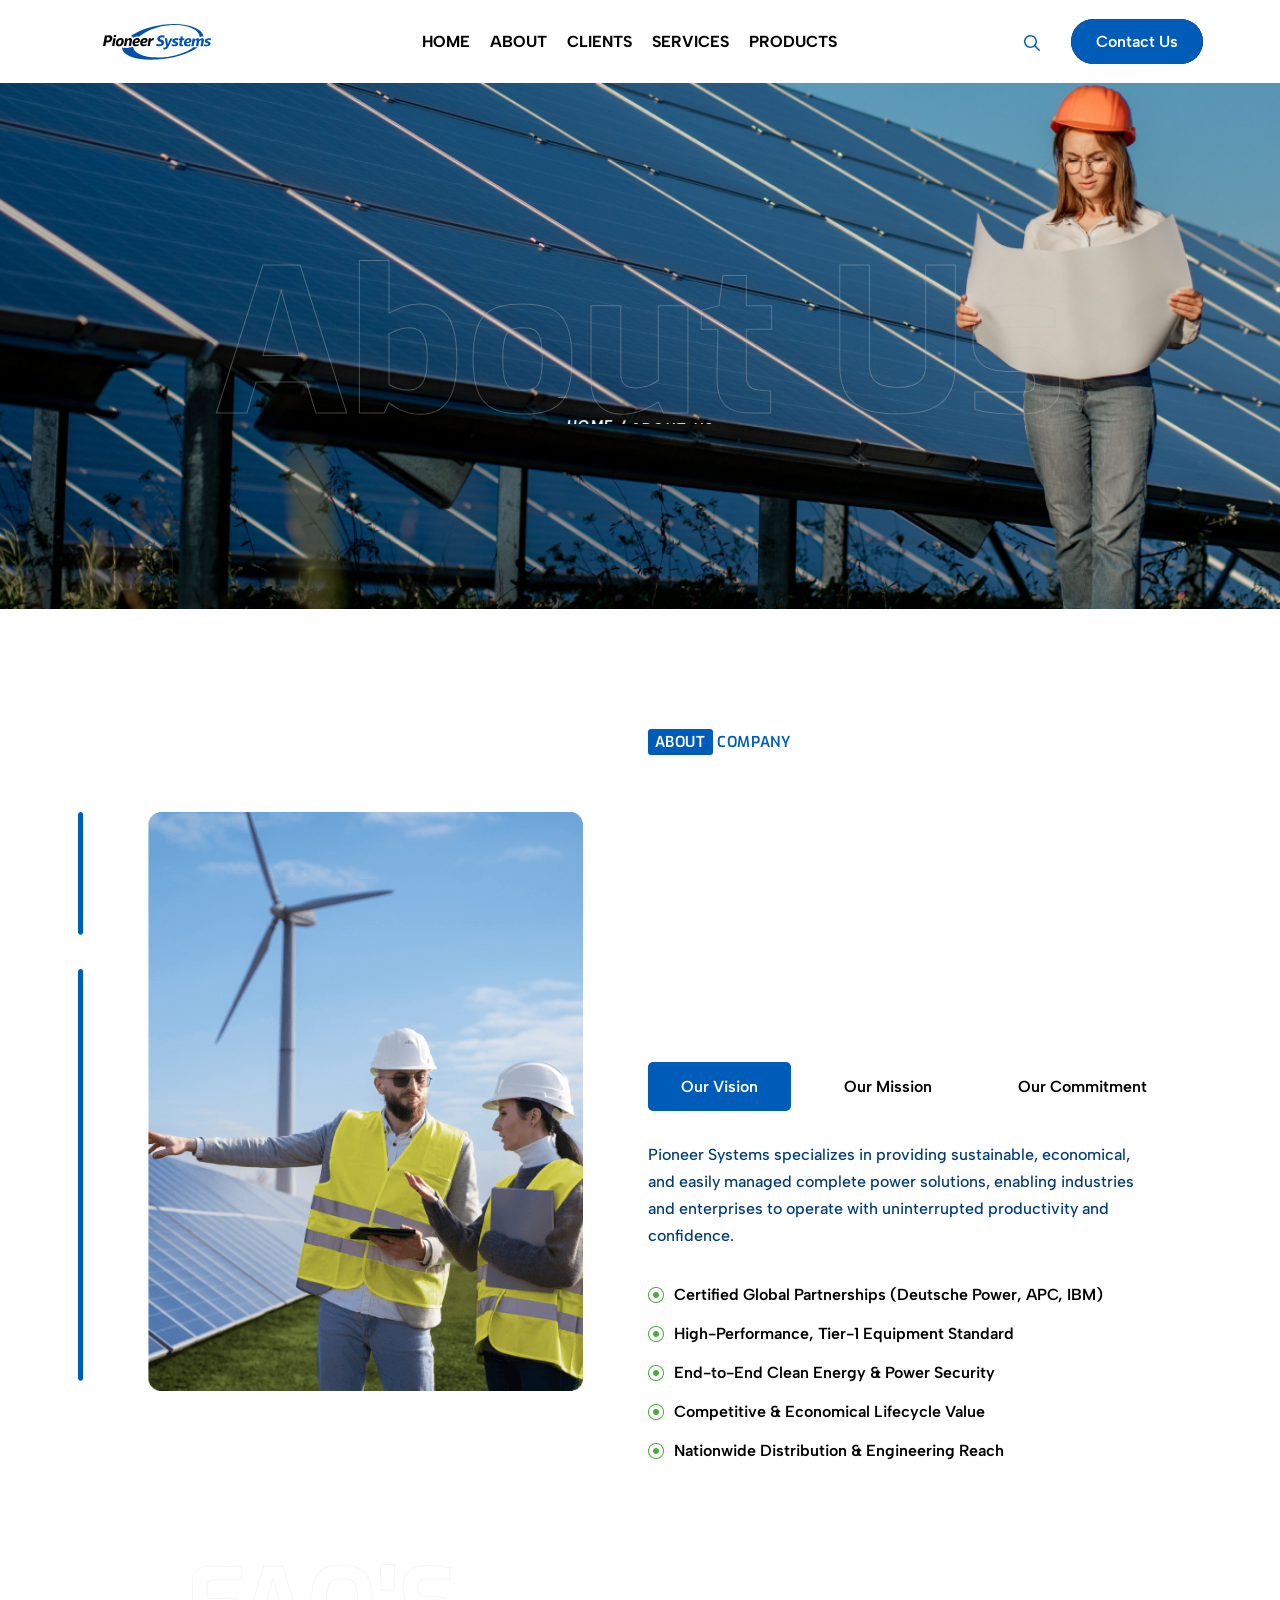
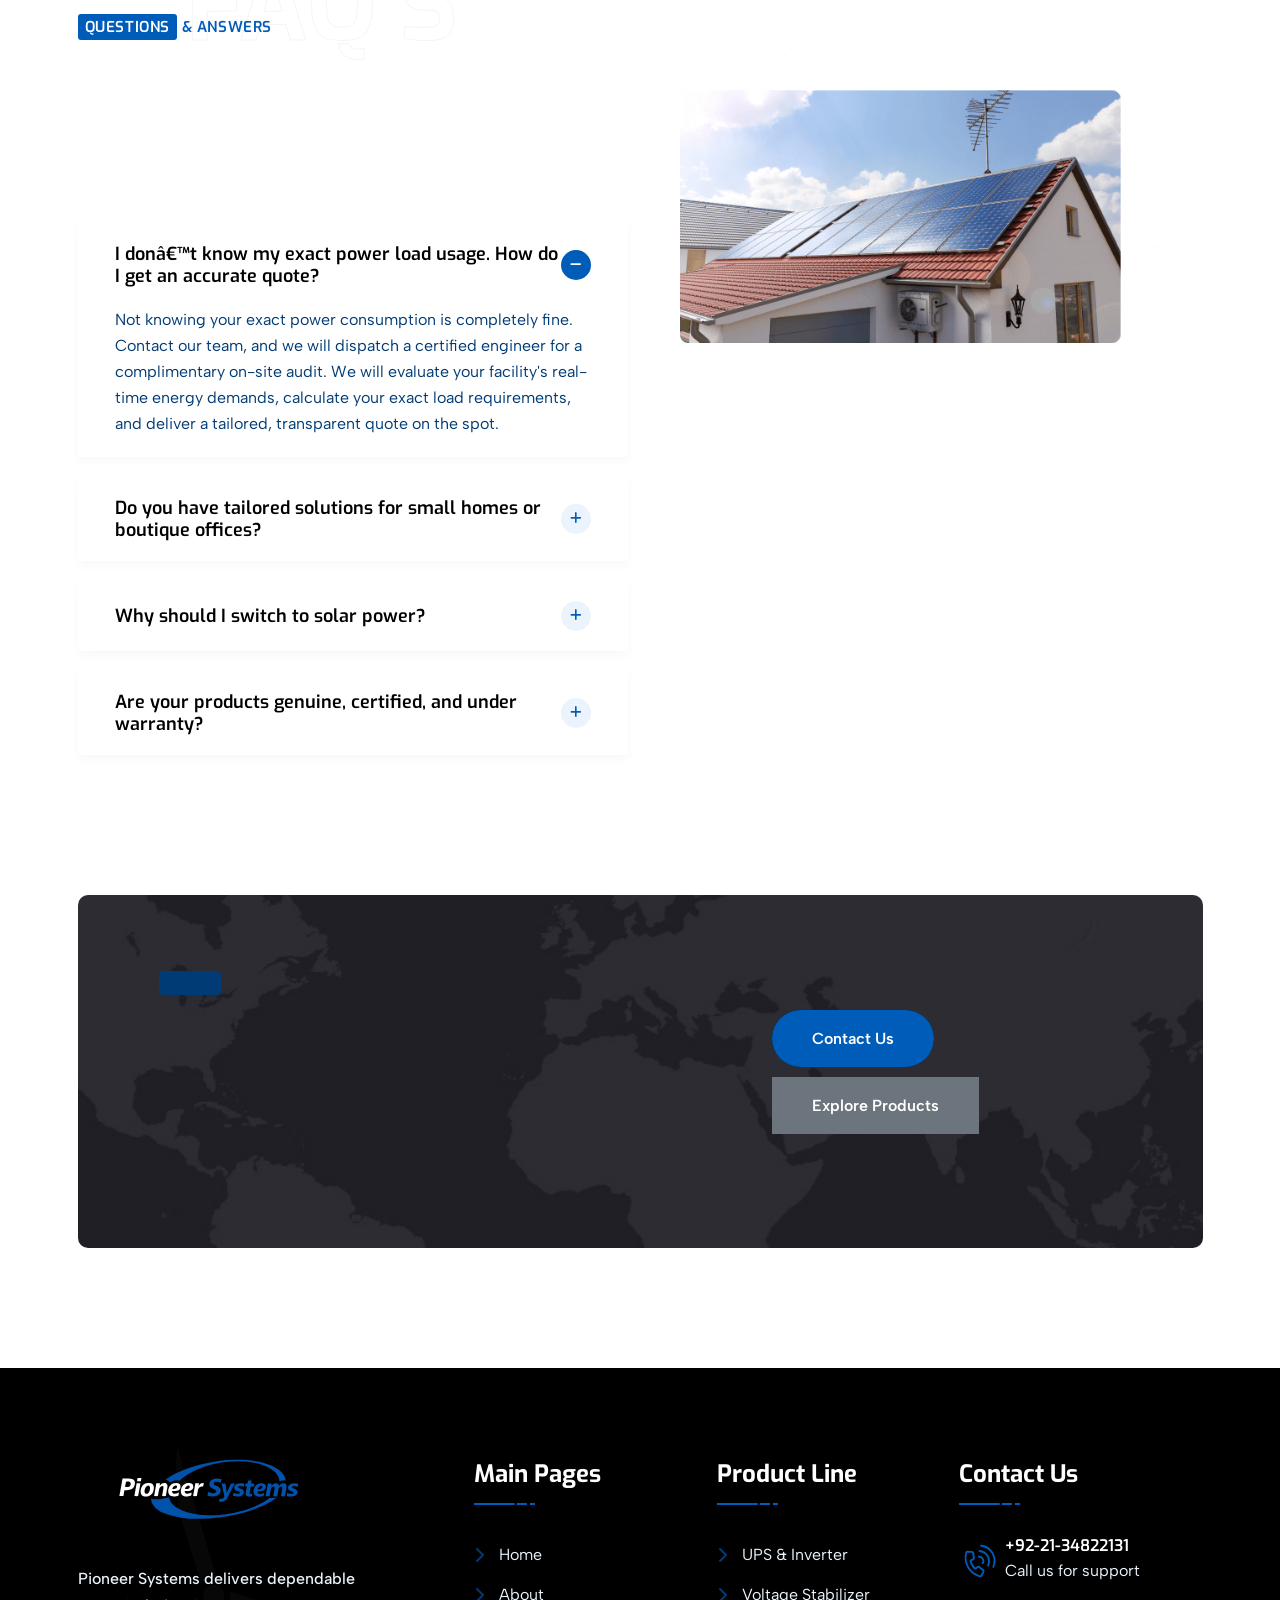
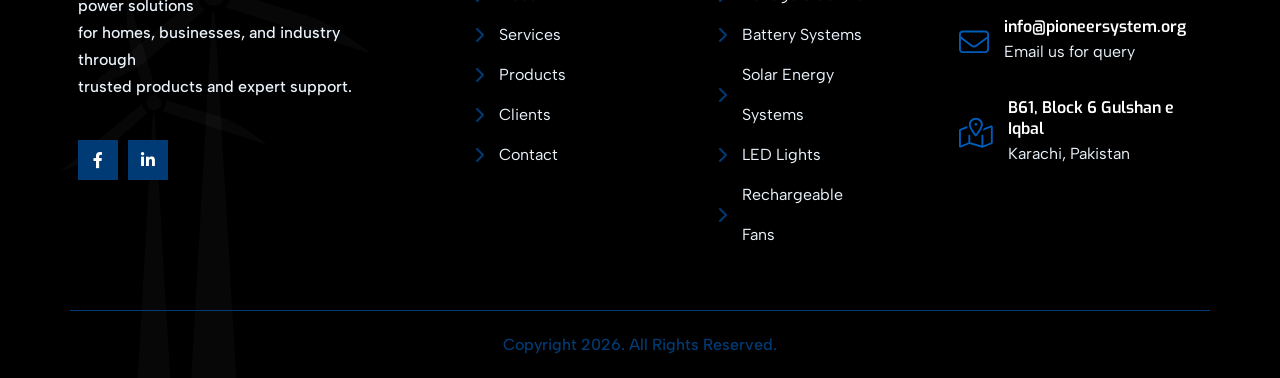
==== commit 0cfdfbed: "Service Page Route Fix" ====
--- a/about.html
+++ b/about.html
@@ -413,7 +413,7 @@
                         <a href="clients.html" class="main">CLIENTS</a>
                     </li>
                     <li>
-                        <a href="services.html" class="main">SERVICES</a>
+                        <a href="service.html" class="main">SERVICES</a>
                     </li>
                     <li>
                         <a href="product-category.html" class="main">PRODUCTS</a>
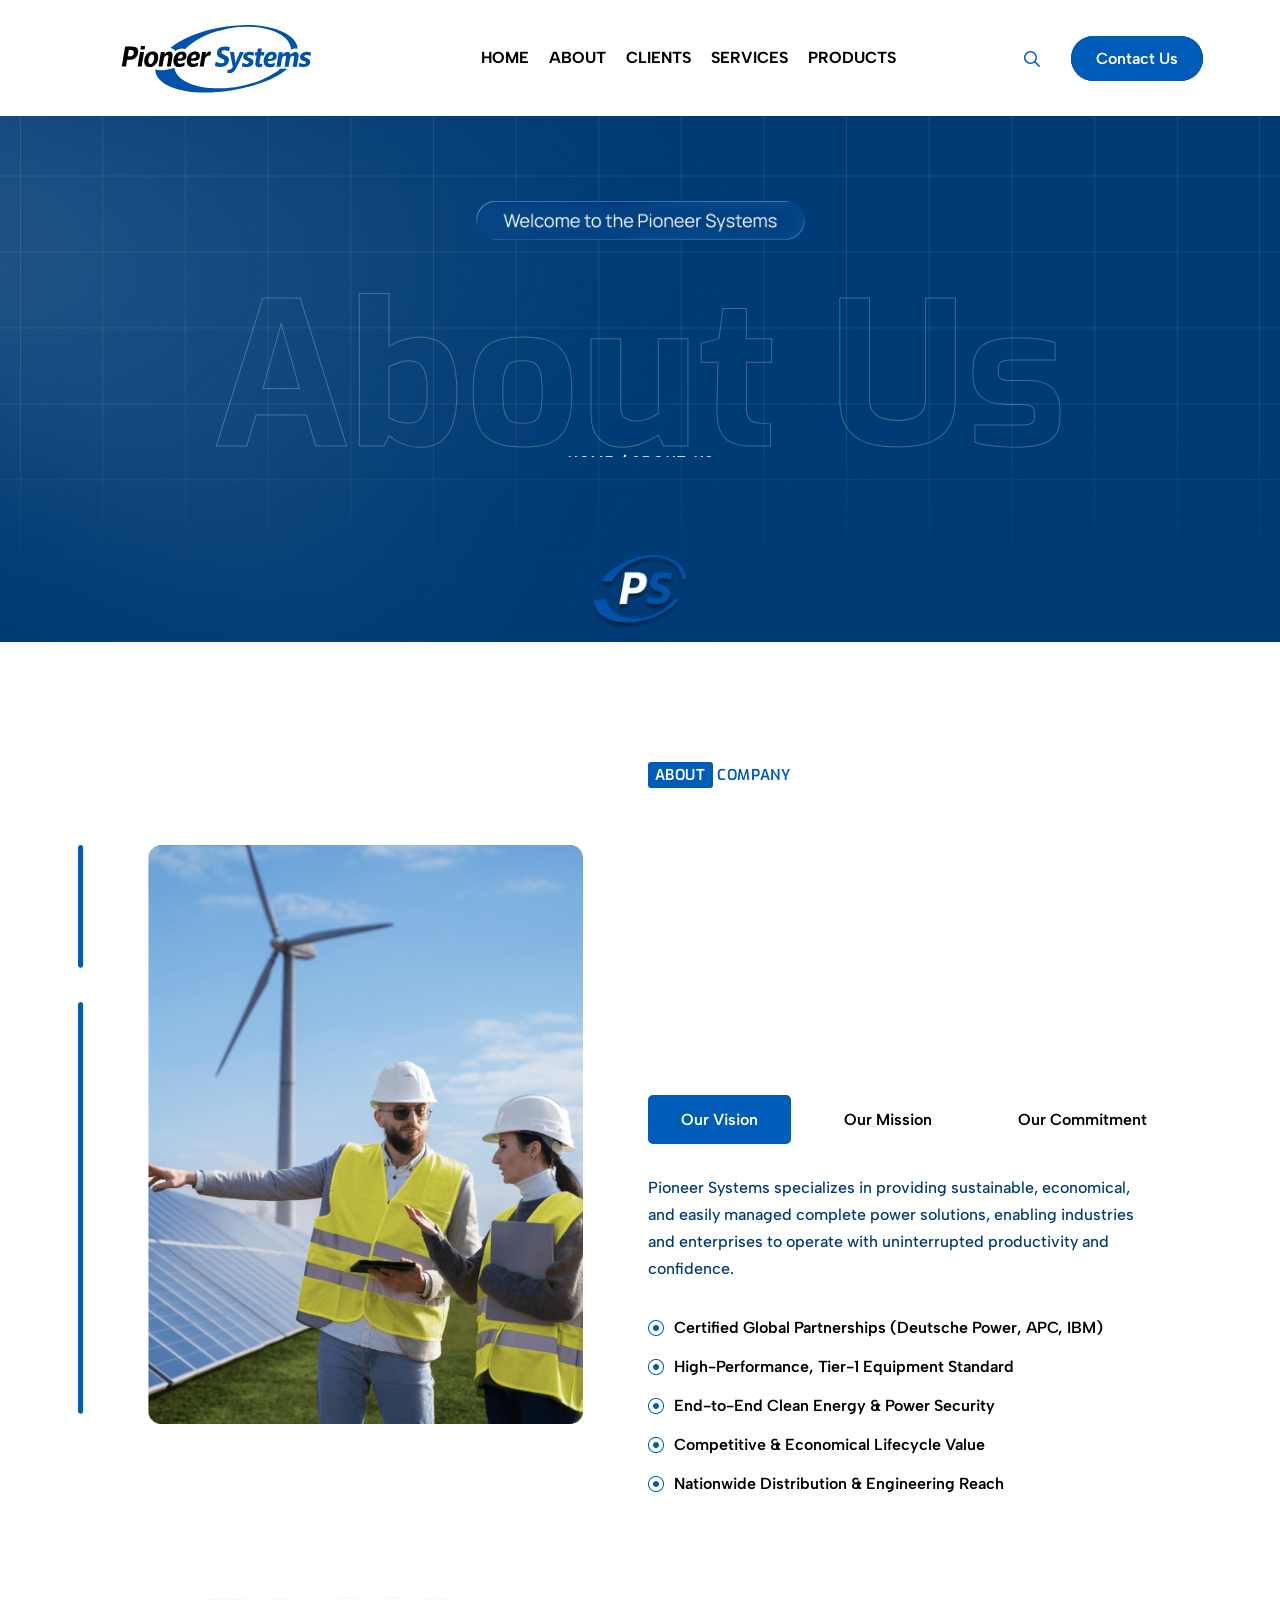
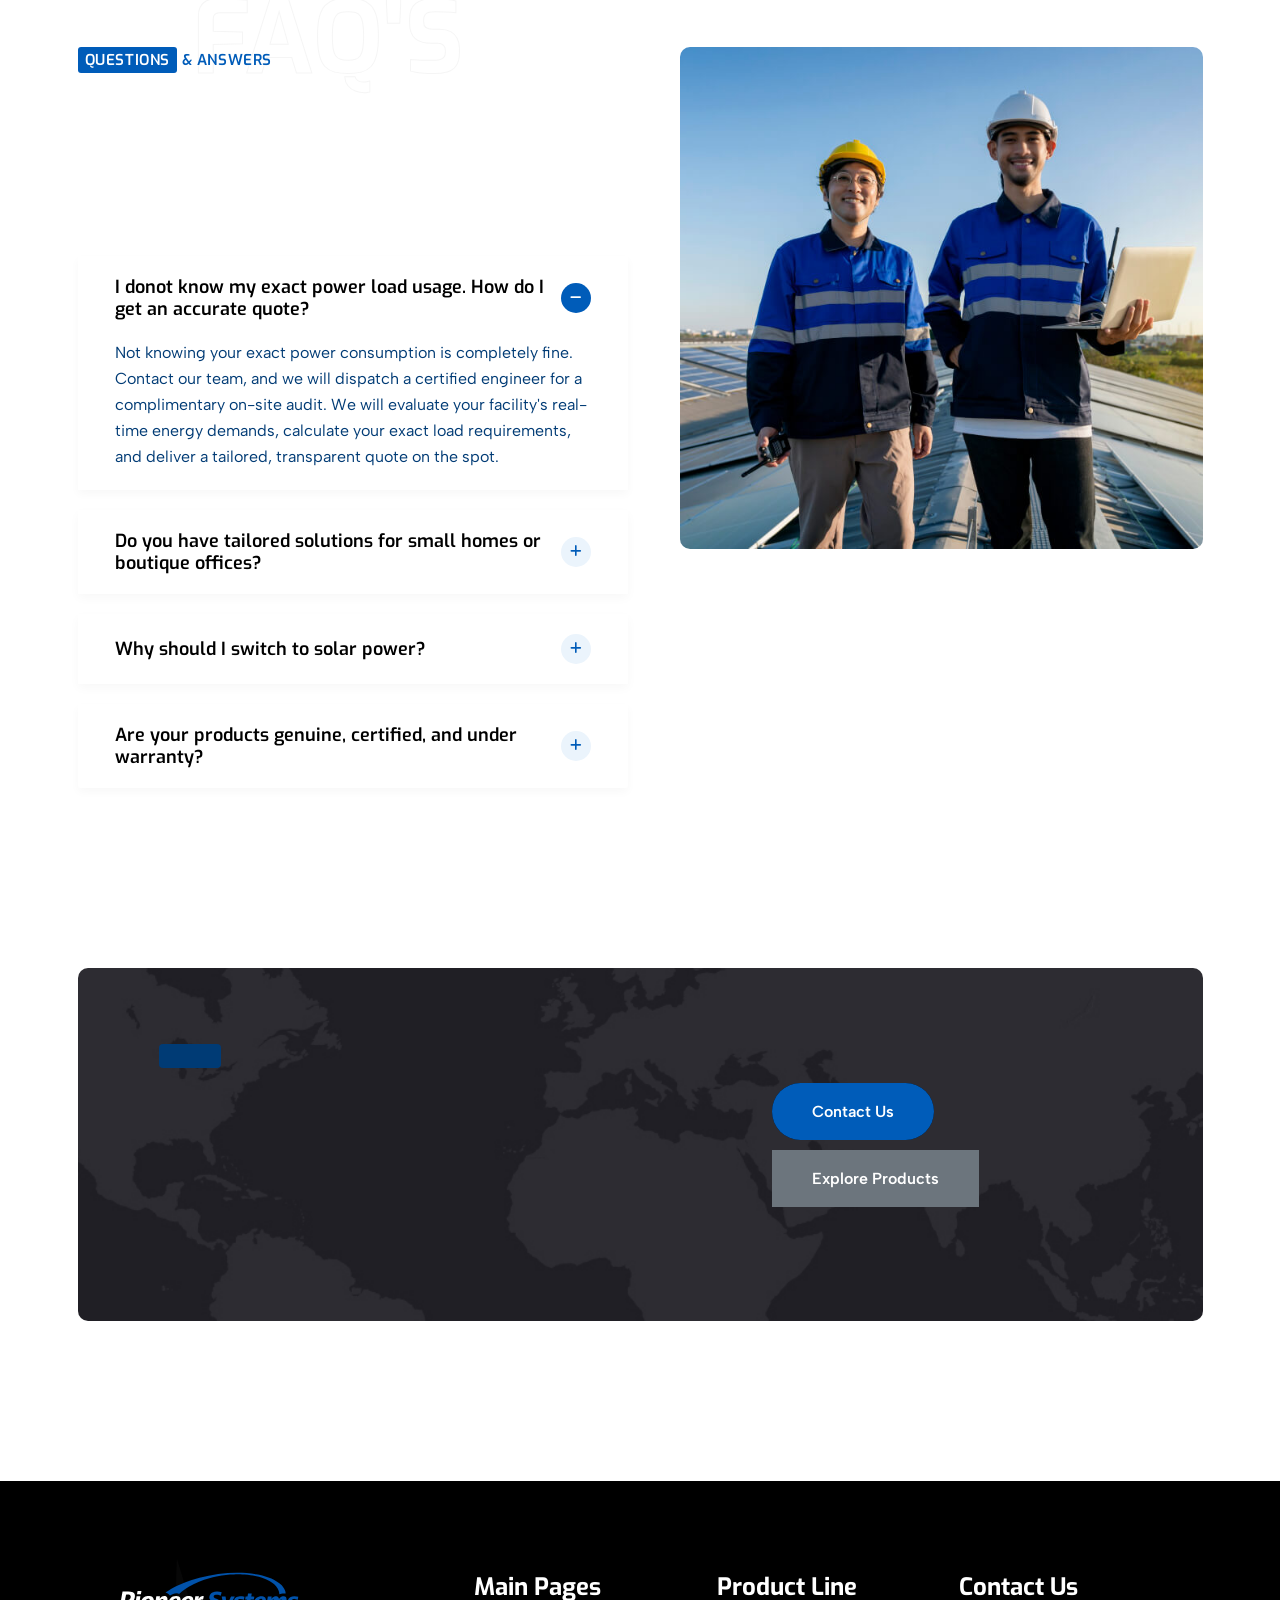
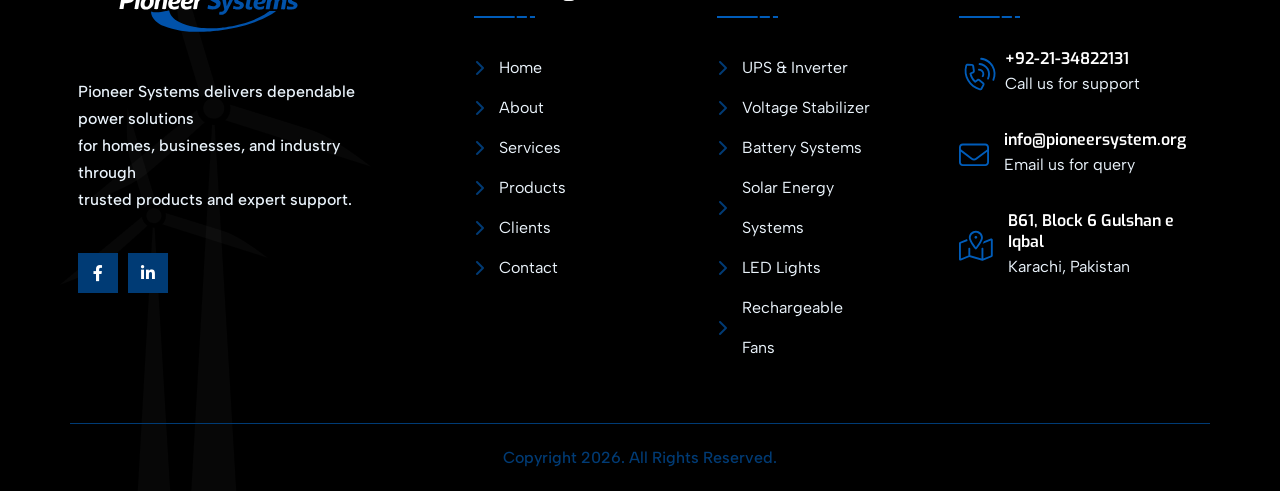
==== commit a7c6dfd8: "Client Changes 2.1" ====
--- a/about.html
+++ b/about.html
@@ -277,7 +277,7 @@
                                 <h2 class="accordion-header" id="headingOne">
                                     <button class="accordion-button" type="button" data-bs-toggle="collapse"
                                         data-bs-target="#collapseOne" aria-expanded="true" aria-controls="collapseOne">
-                                        I donâ€™t know my exact power load usage. How do I get an accurate quote?
+                                        I donot know my exact power load usage. How do I get an accurate quote?
                                     </button>
                                 </h2>
                                 <div id="collapseOne" class="accordion-collapse collapse show"
@@ -358,7 +358,8 @@
                 <div class="col-lg-6 pl--40">
                     <div class="faq-solari-image-area">
                         <div class="thumbnail-large-bottom">
-                            <img src="assets/images/faq/05.png" alt="Pioneer System Solar FAQ">
+                            <!-- <img src="assets/images/faq/05.png" alt="Pioneer System Solar FAQ"> -->
+                            <img src="assets/images/appoinment/04.jpg" style="border-radius: 10px;" alt="Pioneer System Solar FAQ">
                         </div>
                     </div>
                 </div>
--- a/assets/css/style.css
+++ b/assets/css/style.css
@@ -673,7 +673,8 @@
   }
 }
 .rts-section-gapBottom {
-  padding-bottom: 120px;
+  padding-bottom: 80px;
+  margin-bottom: 80px;
 }
 
 @media only screen and (min-width: 768px) and (max-width: 991px) {
@@ -13433,7 +13434,6 @@
 }
 .banner-main-wrapper-one p.disc {
   margin-bottom: 30px;
-  margin-bottom: 40px;
   font-weight: 400;
   font-size: 18px;
   line-height: 28px;
@@ -13441,7 +13441,8 @@
 }
 
 .bg-breadcrumb {
-  background-image: url(../images/banner/breadcrumb/01.jpg);
+  /* background-image: url(../images/banner/breadcrumb/01.jpg); */
+  background-image: url(../images/posters/hero-inner.png);
 }
 
 .banner-one-swiper--wrapper-area .banner-main-wrapper-one .pre-title {
@@ -13784,19 +13785,22 @@
 }
 
 .banner-two-main-wrapper-solaric {
-  background-image: url(../images/banner/08.jpg);
+  /* background-image: url(../images/banner/08.jpg); */
+  background-image: url(../images/posters/hero-1.png);
   background-repeat: no-repeat;
   background-position: center;
   background-size: cover;
-  height: 825px;
+  height: 590px;
 }
 
 .banner-two-main-wrapper-solaric.two {
-  background-image: url(../images/banner/13.jpg);
+  /* background-image: url(../images/banner/13.jpg); */
+  background-image: url(../images/posters/hero-2.png);
 }
 
 .banner-two-main-wrapper-solaric.three {
-  background-image: url(../images/banner/14.jpg);
+  /* background-image: url(../images/banner/14.jpg); */
+  background-image: url(../images/posters/hero-3.png);
 }
 
 .banner-solari-2-content span {
@@ -13825,10 +13829,13 @@
   margin-top: 25px;
 }
 
-@media only screen and (max-width: 767px) {
+@media only screen and (max-width: 768px) {
   .banner-solari-2-content .banner-title {
     font-size: 44px;
     line-height: 55px;
+  }
+  .hero-content {
+    display: none;
   }
 }
 @media only screen and (max-width: 575px) {
@@ -13836,12 +13843,15 @@
     font-size: 36px;
     line-height: 45px;
   }
+  .hero-content {
+    display: none;
+  }
 }
 .banner-solari-2-content p.disc {
-  margin-top: 25px;
+  margin-top: 50px;
   color: #FFFFFF;
   font-weight: 500;
-  font-size: 18px;
+  font-size: 20px;
   line-height: 28px;
 }
 
@@ -13913,6 +13923,7 @@
   display: flex;
   align-items: center;
   position: relative;
+  justify-content: flex-end;
 }
 
 .button-solari-banner-area .vedio-icone .video-play-button {
@@ -13970,6 +13981,16 @@
 .button-solari-banner-area .vedio-icone .video-play-button::after {
   background: #FFFFFF;
   border: transparent;
+}
+
+.button-solari-banner-area .vedio-icone .video-play-button i {
+  position: absolute;
+  z-index: 3;
+  top: 50%;
+  left: 50%;
+  transform: translate(-50%, -50%);
+  color: var(--color-primary);
+  font-size: 18px;
 }
 
 .button-solari-banner-area .vedio-icone .video-play-button::before {
@@ -15542,7 +15563,7 @@
   display: block;
   -webkit-text-fill-color: transparent;
   -webkit-text-stroke-width: 1px;
-  -webkit-text-stroke-color: rgba(217, 217, 217, 0.267);
+  -webkit-text-stroke-color: rgba(217, 217, 217, 0.6);
   font-size: 100px;
   font-weight: 700;
   font-weight: 700;
@@ -22885,6 +22906,43 @@
   margin-bottom: 40px;
 }
 
+.product-partners-box .wized-header {
+  margin-bottom: 18px;
+}
+
+.product-partners {
+  display: flex;
+  flex-wrap: wrap;
+  gap: 8px;
+}
+
+.product-partner-pill {
+  display: inline-flex;
+  align-items: center;
+  min-height: 32px;
+  padding: 5px 12px;
+  border: 1px solid rgba(0, 92, 185, 0.18);
+  border-radius: 999px;
+  color: #005cb9;
+  background: #f5f9fd;
+  font-size: 13px;
+  line-height: 1.2;
+  transition: color 180ms ease, background-color 180ms ease, border-color 180ms ease, transform 180ms ease;
+}
+
+.product-partner-pill:hover {
+  border-color: #005cb9;
+  color: #fff;
+  background: #005cb9;
+  transform: translateY(-2px);
+}
+
+@media (max-width: 575px) {
+  .product-partner-pill {
+    font-size: 12px;
+  }
+}
+
 .rts-single-wized:last-child {
   margin-bottom: 0;
 }
@@ -23052,7 +23110,7 @@
   display: flex;
   align-items: center;
   justify-content: space-between;
-  padding: 15px 25px;
+  padding: 15px 15px;
   background: #FFFFFF;
   color: #003B75;
   font-weight: 500;
@@ -23107,6 +23165,7 @@
   border-color: var(--color-primary);
   box-shadow: 0 10px 25px rgba(31, 31, 37, 0.08);
   transform: translateY(-5px);
+  background: #EBF4FC;
 }
 
 .client-brands-message {
@@ -23168,7 +23227,7 @@
 
 .admin-page {
   min-height: 100vh;
-  background: #FFFFFF;
+  background: #EBF4FC;
 }
 
 .admin-header {
@@ -23197,6 +23256,16 @@
 .admin-welcome {
   color: #000000;
   font-weight: 600;
+}
+
+.admin-view-clients {
+  display: inline-flex;
+  align-items: center;
+  gap: 8px;
+  min-height: 42px;
+  padding: 10px 18px;
+  color: #FFFFFF !important;
+  white-space: nowrap;
 }
 
 .admin-profile-button {
@@ -23341,21 +23410,24 @@
 
 .admin-auth-page {
   display: grid;
-  min-height: 100vh;
+  height: 100vh;
+  min-height: 100svh;
   place-items: center;
-  padding: 24px;
+  padding: 16px;
+  box-sizing: border-box;
+  overflow: hidden;
 }
 
 .admin-auth-card {
   width: min(100%, 440px);
-  padding: 42px;
+  padding: 32px;
   background: #FFFFFF;
   box-shadow: 0 20px 60px rgba(31, 31, 37, 0.08);
 }
 
 .admin-auth-card .admin-brand {
   display: block;
-  margin-bottom: 35px;
+  margin-bottom: 22px;
 }
 
 .admin-form,
@@ -23381,6 +23453,23 @@
   margin: 4px 0 0;
   color: #003B75;
 }
+
+.admin-back-link {
+  display: flex;
+  align-items: center;
+  justify-content: center;
+  width: 100%;
+  min-height: 48px;
+  margin-top: 14px;
+  padding: 12px 20px;
+  color: #FFFFFF !important;
+  background: #000000;
+  text-align: center;
+}
+
+/* .admin-back-link::before {
+  background: var(--color-primary);
+} */
 
 .admin-modal {
   width: min(100% - 32px, 500px);
@@ -23457,6 +23546,30 @@
 
   .admin-auth-card {
     padding: 28px 22px;
+  }
+}
+
+@media only screen and (max-height: 700px) {
+  .admin-auth-card {
+    padding: 20px;
+  }
+
+  .admin-auth-card .admin-brand {
+    margin-bottom: 14px;
+  }
+
+  .admin-form {
+    gap: 8px;
+  }
+
+  .admin-form input {
+    min-height: 40px;
+  }
+
+  .admin-form .rts-btn,
+  .admin-back-link {
+    min-height: 42px;
+    padding: 10px 18px;
   }
 }
 
@@ -25160,6 +25273,7 @@
 
 .rts-client-review-area-h2 {
   position: relative;
+  background: #EBF4FC;
   z-index: 10;
 }
 
@@ -25637,6 +25751,7 @@
   display: flex;
   align-items: center;
   justify-content: center;
+  /* background: var(--color-primary); */
 }
 
 @media only screen and (max-width: 767px) {
@@ -29510,11 +29625,7 @@
 
 .progress-wrap::after {
   position: absolute;
-  font-family: "unicons";
-  content: "\e84b";
-  text-align: center;
-  line-height: 46px;
-  font-size: 24px;
+  content: "";
   color: var(--color-primary);
   left: 0;
   top: 0;
@@ -29532,25 +29643,21 @@
 
 .progress-wrap:hover::after {
   opacity: 1;
-  content: "\e84b";
   border: 2px solid var(--color-primary);
 }
 
 .progress-wrap::before {
   position: absolute;
-  font-family: "unicons";
-  content: "\e84b";
-  text-align: center;
-  line-height: 46px;
-  font-size: 24px;
-  opacity: 0;
-  background: var(--color-primary);
-  -webkit-background-clip: text;
-  -webkit-text-fill-color: transparent;
-  left: 0;
-  top: 0;
-  height: 46px;
-  width: 46px;
+  content: "";
+  left: 50%;
+  top: 50%;
+  width: 10px;
+  height: 10px;
+  border-top: 3px solid var(--color-primary);
+  border-right: 3px solid var(--color-primary);
+  background: transparent;
+  transform: translate(-50%, -35%) rotate(-45deg);
+  opacity: 1;
   cursor: pointer;
   display: block;
   z-index: 2;
@@ -29558,7 +29665,7 @@
 }
 
 .progress-wrap:hover::before {
-  opacity: 0;
+  opacity: 1;
 }
 
 .progress-wrap svg path {
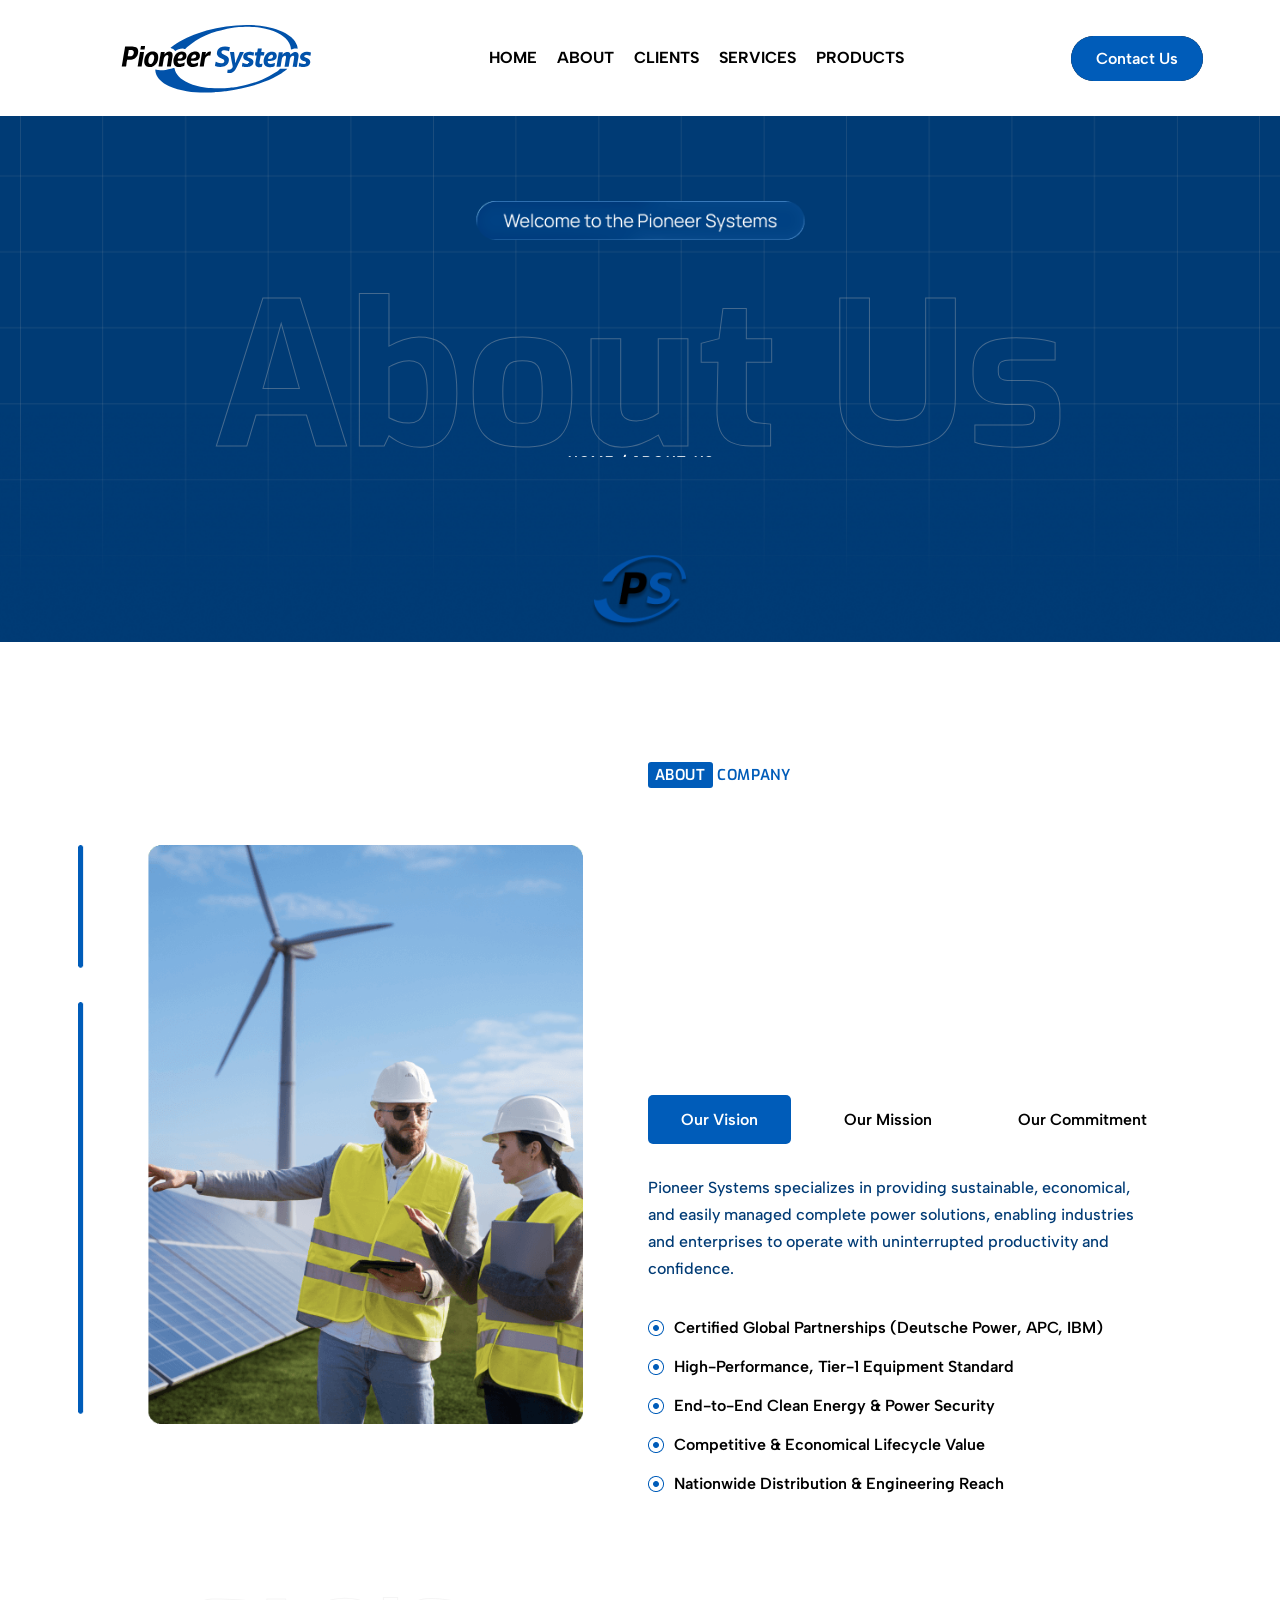
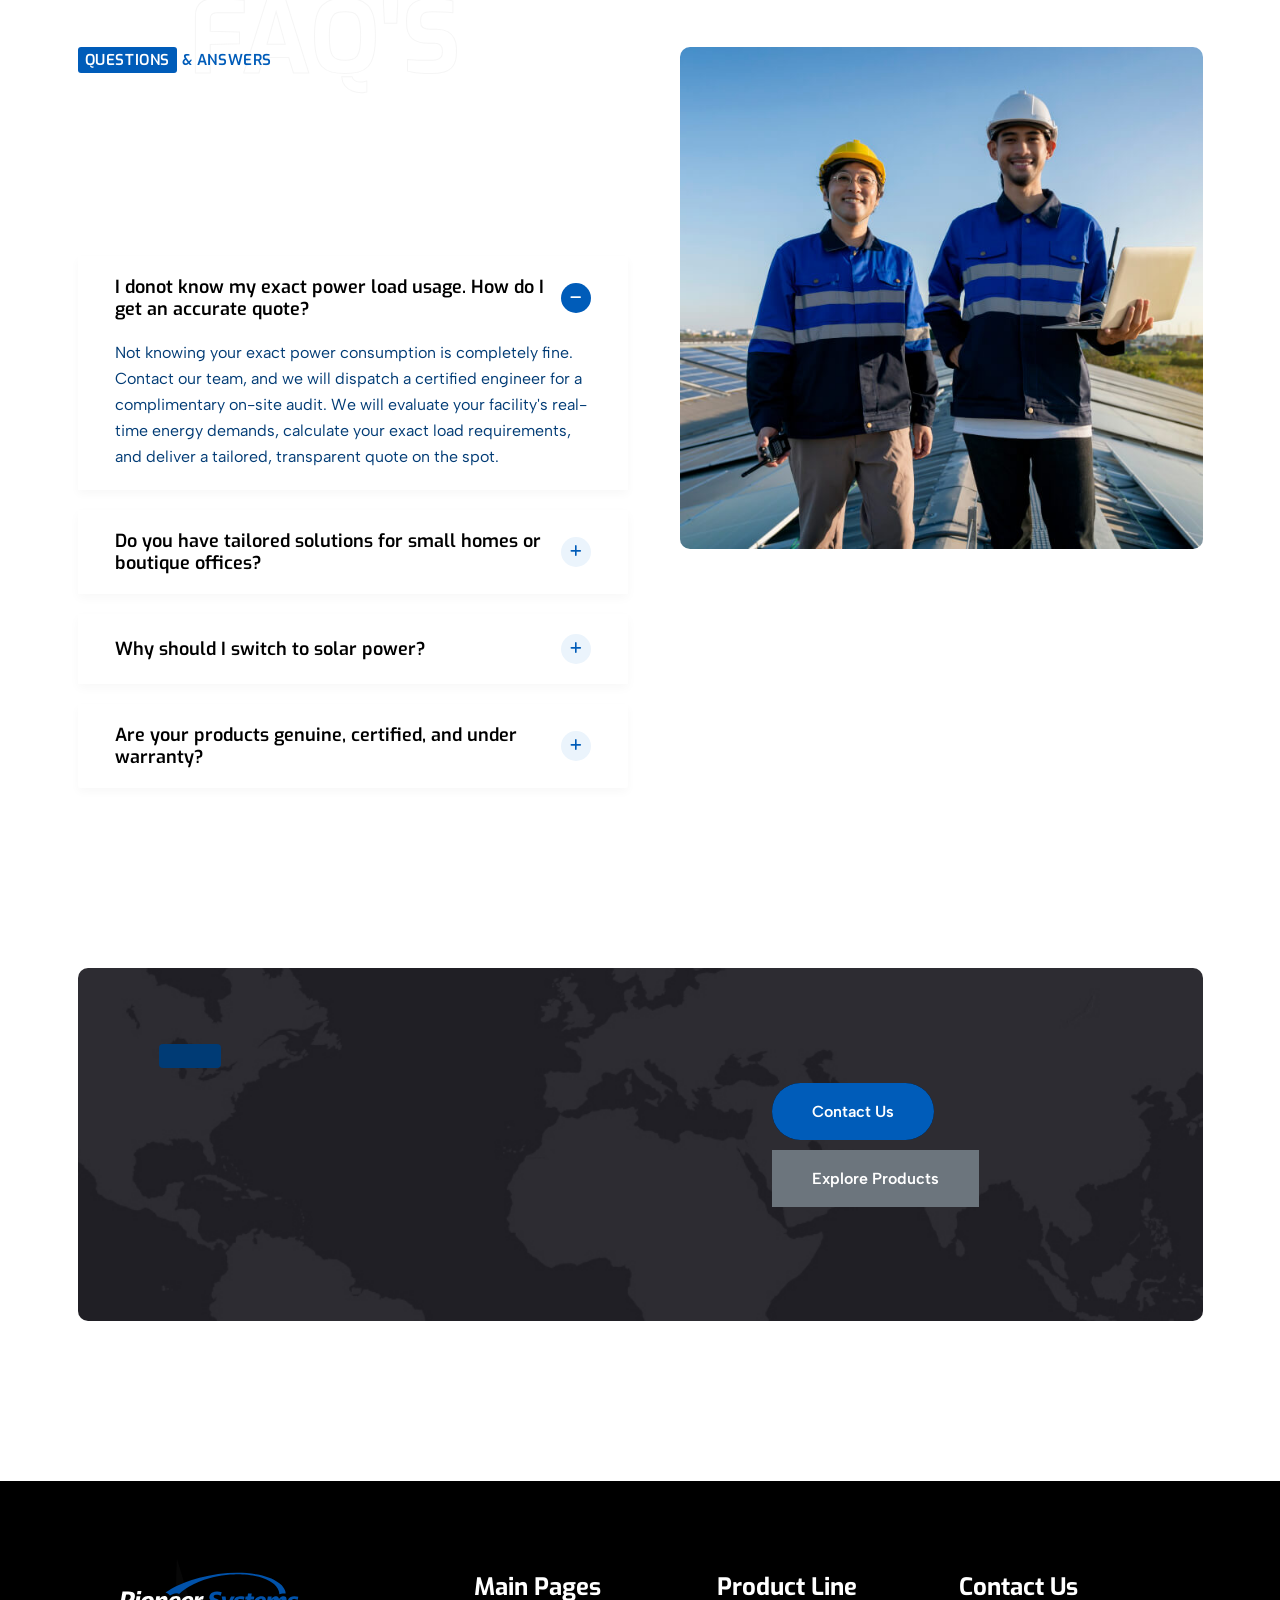
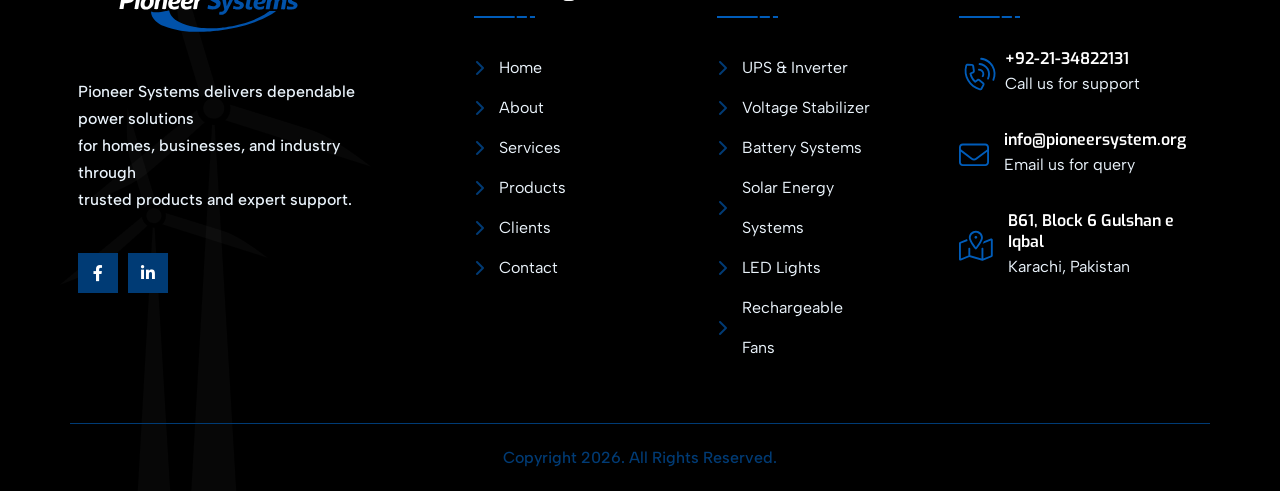
==== commit cb5317f6: "Client Changes 2.2" ====
--- a/about.html
+++ b/about.html
@@ -49,13 +49,21 @@
                                 </nav>
                             </div>
                             <!-- navigation area end -->
-                            <div class="actions-area">
-                                <div class="search-btn" id="search">
+                                                        <div class="actions-area">
+                                <!-- <div class="search-btn" id="search">
                                     <svg width="17" height="16" viewBox="0 0 17 16" fill="none"
                                         xmlns="http://www.w3.org/2000/svg">
                                         <path
                                             d="M15.75 14.7188C16.0625 15.0312 16.0625 15.5 15.75 15.7812C15.625 15.9375 15.4375 16 15.25 16C15.0312 16 14.8438 15.9375 14.6875 15.7812L10.5 11.5938C9.375 12.5 7.96875 13 6.46875 13C2.90625 13 0 10.0938 0 6.5C0 2.9375 2.875 0 6.46875 0C10.0312 0 12.9688 2.9375 12.9688 6.5C12.9688 8.03125 12.4688 9.4375 11.5625 10.5312L15.75 14.7188ZM1.5 6.5C1.5 9.28125 3.71875 11.5 6.5 11.5C9.25 11.5 11.5 9.28125 11.5 6.5C11.5 3.75 9.25 1.5 6.5 1.5C3.71875 1.5 1.5 3.75 1.5 6.5Z"
                                             fill="#005CB9" />
+                                    </svg>
+                                </div> -->
+                                <div class="menu-btn" id="menu-btn">
+                                    <svg width="20" height="16" viewBox="0 0 20 16" fill="none"
+                                        xmlns="http://www.w3.org/2000/svg">
+                                        <rect y="14" width="20" height="2" fill="#005CB9" />
+                                        <rect y="7" width="20" height="2" fill="#005CB9" />
+                                        <rect width="20" height="2" fill="#005CB9" />
                                     </svg>
                                 </div>
                                 <a href="contact.html" class="rts-btn btn-primary">Contact Us</a>
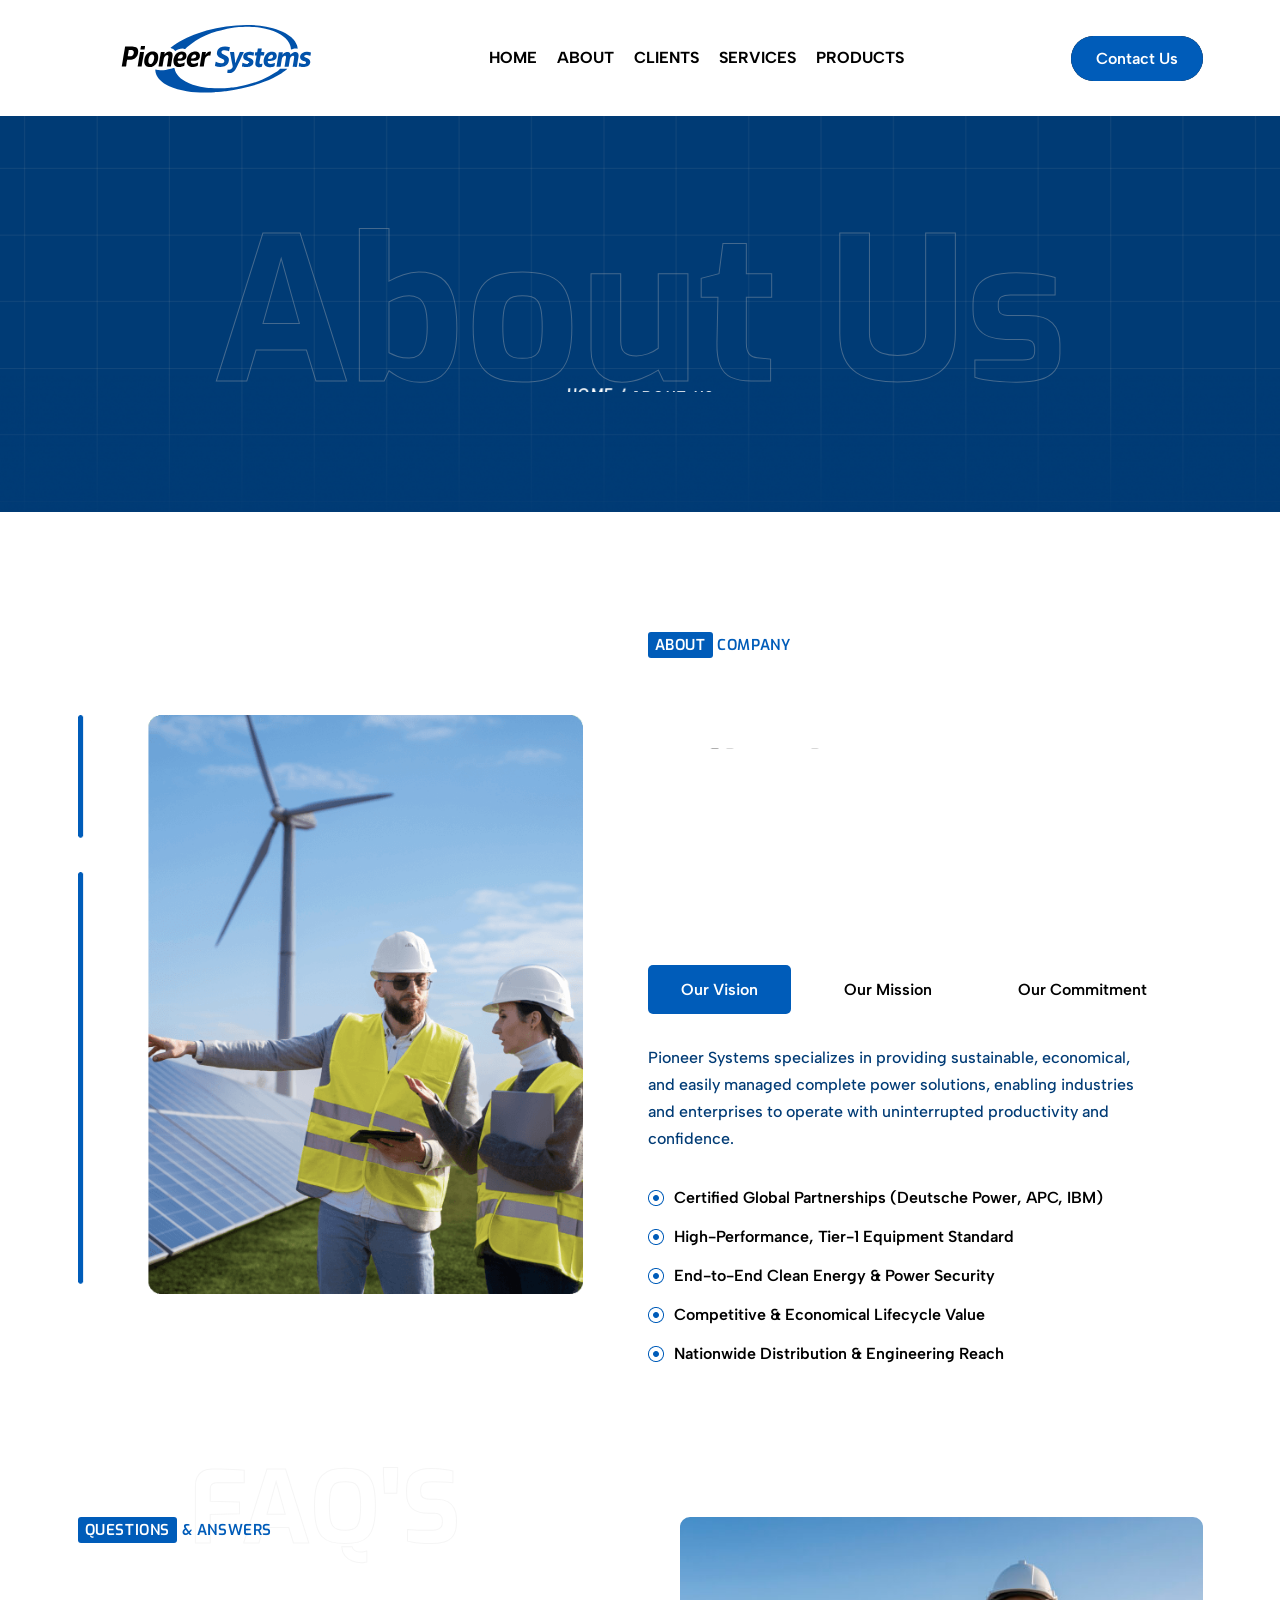
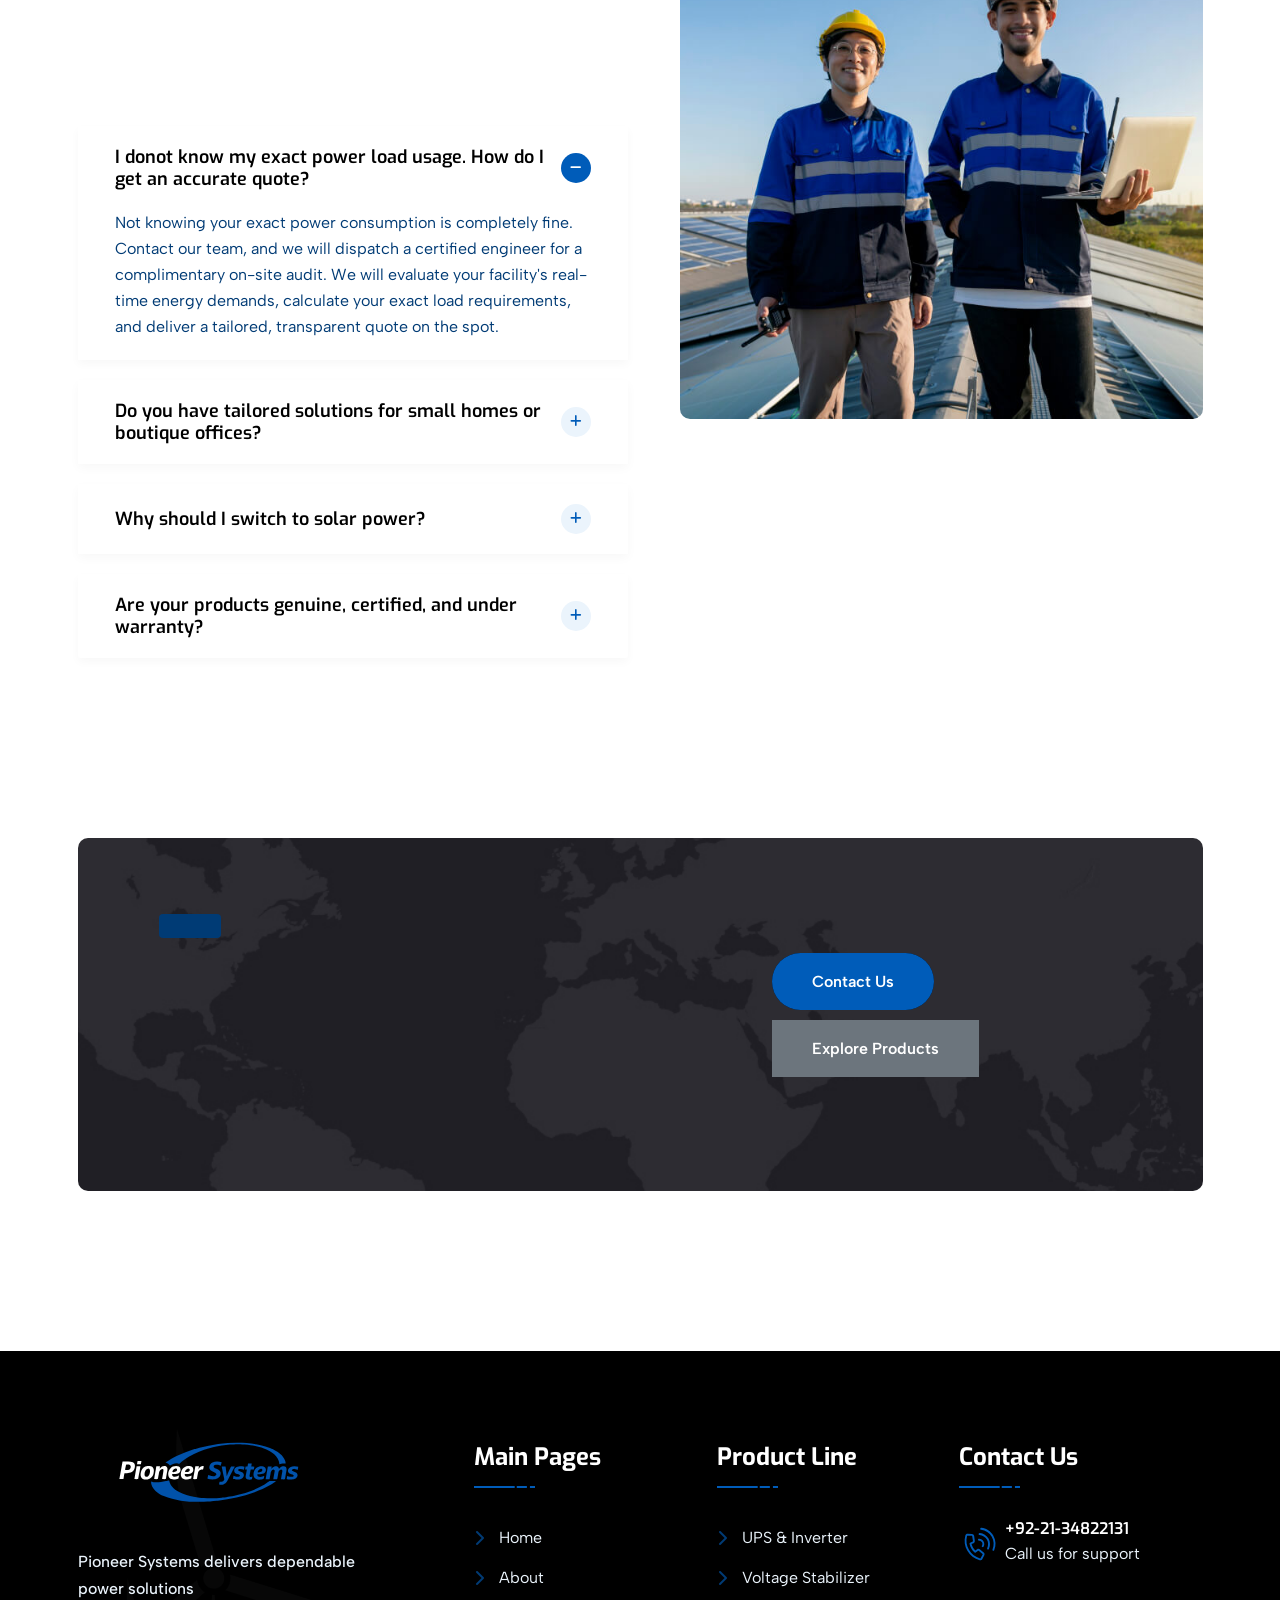
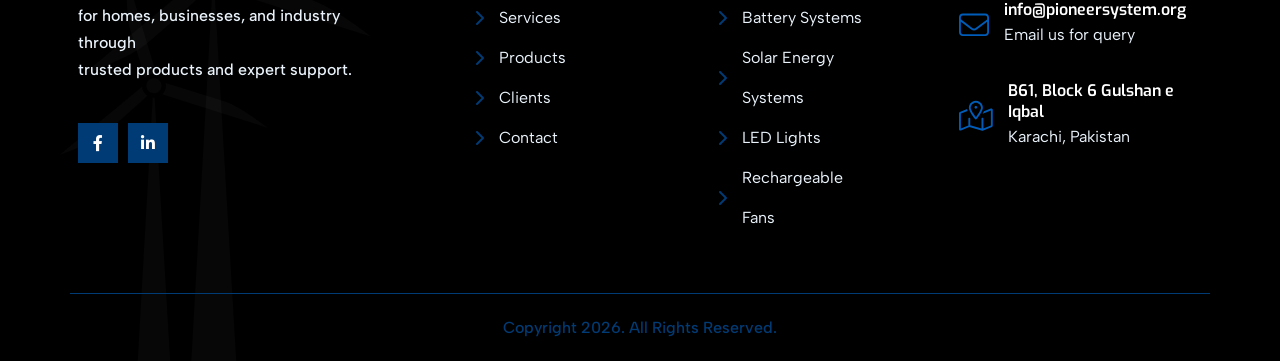
==== commit e2034a65: "Client Changes 3.1 : Inner Hero, Partner Section,  Category Cards" ====
--- a/about.html
+++ b/about.html
@@ -81,7 +81,7 @@
     <!-- header style two -->
     <!-- rts breadcrumb area -->
     <div class="rts-bread-crumb-area bg_image bg-breadcrumb">
-        <div class="container ptb--65">
+        <div class="container">
             <div class="row">
                 <div class="col-lg-12">
                     <div class="con-tent-main">
--- a/assets/css/style.css
+++ b/assets/css/style.css
@@ -45,10 +45,11 @@
 /* Default  */
 @import url("https://fonts.googleapis.com/css2?family=Exo:ital,wght@0,200;0,300;0,400;0,500;0,600;0,700;0,800;1,900&display=swap");
 @import url("https://fonts.googleapis.com/css2?family=Albert+Sans:wght@100;200;300;400;500;600;700;800;900&display=swap");
+
 :root {
   --color-primary: #005CB9;
   --color-primary-2: #003B75;
-  --color-secondary: #000000;
+  --color-secondary: #adadad;
   --color-body: #003B75;
   --color-heading-1: #000000;
   --color-white: #FFFFFF;
@@ -126,16 +127,19 @@
     overflow: hidden;
   }
 }
+
 @media only screen and (min-width: 768px) and (max-width: 991px) {
   body {
     overflow: hidden;
   }
 }
+
 @media only screen and (max-width: 767px) {
   body {
     overflow: hidden;
   }
 }
+
 body::before {
   content: "";
   width: 100%;
@@ -266,49 +270,61 @@
 }
 
 @media only screen and (min-width: 768px) and (max-width: 991px) {
+
   h1,
   .h1 {
     font-size: 38px;
   }
+
   h2,
   .h2 {
     font-size: 32px;
   }
+
   h3,
   .h3 {
     font-size: 28px;
   }
+
   h4,
   .h4 {
     font-size: 24px;
   }
+
   h5,
   .h5 {
     font-size: 18px;
   }
 }
+
 @media only screen and (max-width: 767px) {
+
   h1,
   .h1 {
     font-size: 34px;
   }
+
   h2,
   .h2 {
     font-size: 28px;
   }
+
   h3,
   .h3 {
     font-size: 24px;
   }
+
   h4,
   .h4 {
     font-size: 20px;
   }
+
   h5,
   .h5 {
     font-size: 20px;
   }
 }
+
 h1,
 .h1,
 h2,
@@ -345,6 +361,7 @@
     line-height: 28px;
   }
 }
+
 p.b1 {
   font-size: var(--font-size-b1);
   line-height: var(--line-height-b1);
@@ -467,6 +484,7 @@
     padding-left: 19px;
   }
 }
+
 ul.liststyle.bullet li::before {
   position: absolute;
   content: "";
@@ -478,7 +496,7 @@
   top: 10px;
 }
 
-ul.liststyle.bullet li + li {
+ul.liststyle.bullet li+li {
   margin-top: 8px;
 }
 
@@ -542,103 +560,121 @@
     font-size: 64px;
   }
 }
+
 @media only screen and (min-width: 992px) and (max-width: 1199px) {
   h1 {
     font-size: 54px;
   }
 }
+
 @media only screen and (min-width: 768px) and (max-width: 991px) {
   h1 {
     font-size: 40px;
     line-height: 56px;
   }
 }
+
 @media only screen and (max-width: 767px) {
   h1 {
     font-size: 30px;
     line-height: 45px;
   }
 }
+
 @media only screen and (max-width: 575px) {
   h1 {
     font-size: 28px;
     line-height: 36px;
   }
 }
+
 @media only screen and (max-width: 479px) {
   h1 {
     font-size: 26px;
     line-height: 30px;
   }
 }
+
 @media only screen and (max-width: 1199px) {
   h2 {
     font-size: 54px;
   }
 }
+
 @media only screen and (min-width: 992px) and (max-width: 1199px) {
   h2 {
     font-size: 44px;
   }
 }
+
 @media only screen and (min-width: 768px) and (max-width: 991px) {
   h2 {
     font-size: 36px;
     line-height: 56px;
   }
 }
+
 @media only screen and (max-width: 767px) {
   h2 {
     font-size: 30px;
     line-height: 45px;
   }
 }
+
 @media only screen and (max-width: 575px) {
   h2 {
     font-size: 26px;
     line-height: 36px;
   }
 }
+
 @media only screen and (max-width: 479px) {
   h2 {
     font-size: 24px;
     line-height: 30px;
   }
 }
+
 @media only screen and (max-width: 1199px) {
   h3 {
     font-size: 40px;
   }
 }
+
 @media only screen and (min-width: 992px) and (max-width: 1199px) {
   h3 {
     font-size: 36px;
   }
 }
+
 @media only screen and (min-width: 768px) and (max-width: 991px) {
   h3 {
     font-size: 30px;
     line-height: 56px;
   }
 }
+
 @media only screen and (max-width: 767px) {
   h3 {
     font-size: 30px;
     line-height: 45px;
   }
 }
+
 @media only screen and (max-width: 575px) {
   h3 {
     font-size: 24px;
     line-height: 36px;
   }
 }
+
 @media only screen and (max-width: 479px) {
   h3 {
     font-size: 22px;
     line-height: 30px;
   }
 }
+
 /*=========================
     Section Separation 
 ==========================*/
@@ -667,11 +703,13 @@
     padding: 80px 0;
   }
 }
+
 @media only screen and (max-width: 767px) {
   .rts-section-gap {
     padding: 60px 0;
   }
 }
+
 .rts-section-gapBottom {
   padding-bottom: 80px;
   margin-bottom: 80px;
@@ -682,11 +720,13 @@
     padding-bottom: 80px;
   }
 }
+
 @media only screen and (max-width: 767px) {
   .rts-section-gapBottom {
     padding-bottom: 60px;
   }
 }
+
 .rts-section-gapTop {
   padding-top: 120px;
 }
@@ -696,11 +736,13 @@
     padding-top: 70px;
   }
 }
+
 @media only screen and (max-width: 767px) {
   .rts-section-gapTop {
     padding-top: 60px;
   }
 }
+
 .rts-section-gap2 {
   padding: 130px 0;
 }
@@ -710,11 +752,13 @@
     padding: 80px 0;
   }
 }
+
 @media only screen and (max-width: 767px) {
   .rts-section-gap2 {
     padding: 60px 0;
   }
 }
+
 .rts-section-gap2Bottom {
   padding-bottom: 130px;
 }
@@ -724,11 +768,13 @@
     padding-bottom: 80px;
   }
 }
+
 @media only screen and (max-width: 767px) {
   .rts-section-gap2Bottom {
     padding-bottom: 60px;
   }
 }
+
 .rts-section-gap2Top {
   padding-top: 130px;
 }
@@ -738,11 +784,13 @@
     padding-top: 70px;
   }
 }
+
 @media only screen and (max-width: 767px) {
   .rts-section-gap2Top {
     padding-top: 60px;
   }
 }
+
 .rts-section-gap3 {
   padding: 150px 0;
 }
@@ -752,11 +800,13 @@
     padding: 80px 0;
   }
 }
+
 @media only screen and (max-width: 767px) {
   .rts-section-gap3 {
     padding: 60px 0;
   }
 }
+
 .rts-section-gap3Bottom {
   padding-bottom: 150px;
 }
@@ -766,11 +816,13 @@
     padding-bottom: 80px;
   }
 }
+
 @media only screen and (max-width: 767px) {
   .rts-section-gap3Bottom {
     padding-bottom: 60px;
   }
 }
+
 .rts-section-gap3Top {
   padding-top: 150px;
 }
@@ -780,11 +832,13 @@
     padding-top: 70px;
   }
 }
+
 @media only screen and (max-width: 767px) {
   .rts-section-gap3Top {
     padding-top: 60px;
   }
 }
+
 .pl--0 {
   padding-left: 0 !important;
 }
@@ -2421,4782 +2475,6372 @@
   .ptb_lp--5 {
     padding: 5px 0;
   }
+
   .plr_lp--5 {
     padding: 0 5px;
   }
+
   .pt_lp--5 {
     padding-top: 5px;
   }
+
   .pb_lp--5 {
     padding-bottom: 5px;
   }
+
   .pl_lp--5 {
     padding-left: 5px;
   }
+
   .pr_lp--5 {
     padding-right: 5px;
   }
+
   .mt_lp--5 {
     margin-top: 5px;
   }
+
   .mb_lp--5 {
     margin-bottom: 5px;
   }
+
   .ptb_lp--10 {
     padding: 10px 0;
   }
+
   .plr_lp--10 {
     padding: 0 10px;
   }
+
   .pt_lp--10 {
     padding-top: 10px;
   }
+
   .pb_lp--10 {
     padding-bottom: 10px;
   }
+
   .pl_lp--10 {
     padding-left: 10px;
   }
+
   .pr_lp--10 {
     padding-right: 10px;
   }
+
   .mt_lp--10 {
     margin-top: 10px;
   }
+
   .mb_lp--10 {
     margin-bottom: 10px;
   }
+
   .ptb_lp--15 {
     padding: 15px 0;
   }
+
   .plr_lp--15 {
     padding: 0 15px;
   }
+
   .pt_lp--15 {
     padding-top: 15px;
   }
+
   .pb_lp--15 {
     padding-bottom: 15px;
   }
+
   .pl_lp--15 {
     padding-left: 15px;
   }
+
   .pr_lp--15 {
     padding-right: 15px;
   }
+
   .mt_lp--15 {
     margin-top: 15px;
   }
+
   .mb_lp--15 {
     margin-bottom: 15px;
   }
+
   .ptb_lp--20 {
     padding: 20px 0;
   }
+
   .plr_lp--20 {
     padding: 0 20px;
   }
+
   .pt_lp--20 {
     padding-top: 20px;
   }
+
   .pb_lp--20 {
     padding-bottom: 20px;
   }
+
   .pl_lp--20 {
     padding-left: 20px;
   }
+
   .pr_lp--20 {
     padding-right: 20px;
   }
+
   .mt_lp--20 {
     margin-top: 20px;
   }
+
   .mb_lp--20 {
     margin-bottom: 20px;
   }
+
   .ptb_lp--25 {
     padding: 25px 0;
   }
+
   .plr_lp--25 {
     padding: 0 25px;
   }
+
   .pt_lp--25 {
     padding-top: 25px;
   }
+
   .pb_lp--25 {
     padding-bottom: 25px;
   }
+
   .pl_lp--25 {
     padding-left: 25px;
   }
+
   .pr_lp--25 {
     padding-right: 25px;
   }
+
   .mt_lp--25 {
     margin-top: 25px;
   }
+
   .mb_lp--25 {
     margin-bottom: 25px;
   }
+
   .ptb_lp--30 {
     padding: 30px 0;
   }
+
   .plr_lp--30 {
     padding: 0 30px;
   }
+
   .pt_lp--30 {
     padding-top: 30px;
   }
+
   .pb_lp--30 {
     padding-bottom: 30px;
   }
+
   .pl_lp--30 {
     padding-left: 30px;
   }
+
   .pr_lp--30 {
     padding-right: 30px;
   }
+
   .mt_lp--30 {
     margin-top: 30px;
   }
+
   .mb_lp--30 {
     margin-bottom: 30px;
   }
+
   .ptb_lp--35 {
     padding: 35px 0;
   }
+
   .plr_lp--35 {
     padding: 0 35px;
   }
+
   .pt_lp--35 {
     padding-top: 35px;
   }
+
   .pb_lp--35 {
     padding-bottom: 35px;
   }
+
   .pl_lp--35 {
     padding-left: 35px;
   }
+
   .pr_lp--35 {
     padding-right: 35px;
   }
+
   .mt_lp--35 {
     margin-top: 35px;
   }
+
   .mb_lp--35 {
     margin-bottom: 35px;
   }
+
   .ptb_lp--40 {
     padding: 40px 0;
   }
+
   .plr_lp--40 {
     padding: 0 40px;
   }
+
   .pt_lp--40 {
     padding-top: 40px;
   }
+
   .pb_lp--40 {
     padding-bottom: 40px;
   }
+
   .pl_lp--40 {
     padding-left: 40px;
   }
+
   .pr_lp--40 {
     padding-right: 40px;
   }
+
   .mt_lp--40 {
     margin-top: 40px;
   }
+
   .mb_lp--40 {
     margin-bottom: 40px;
   }
+
   .ptb_lp--45 {
     padding: 45px 0;
   }
+
   .plr_lp--45 {
     padding: 0 45px;
   }
+
   .pt_lp--45 {
     padding-top: 45px;
   }
+
   .pb_lp--45 {
     padding-bottom: 45px;
   }
+
   .pl_lp--45 {
     padding-left: 45px;
   }
+
   .pr_lp--45 {
     padding-right: 45px;
   }
+
   .mt_lp--45 {
     margin-top: 45px;
   }
+
   .mb_lp--45 {
     margin-bottom: 45px;
   }
+
   .ptb_lp--50 {
     padding: 50px 0;
   }
+
   .plr_lp--50 {
     padding: 0 50px;
   }
+
   .pt_lp--50 {
     padding-top: 50px;
   }
+
   .pb_lp--50 {
     padding-bottom: 50px;
   }
+
   .pl_lp--50 {
     padding-left: 50px;
   }
+
   .pr_lp--50 {
     padding-right: 50px;
   }
+
   .mt_lp--50 {
     margin-top: 50px;
   }
+
   .mb_lp--50 {
     margin-bottom: 50px;
   }
+
   .ptb_lp--55 {
     padding: 55px 0;
   }
+
   .plr_lp--55 {
     padding: 0 55px;
   }
+
   .pt_lp--55 {
     padding-top: 55px;
   }
+
   .pb_lp--55 {
     padding-bottom: 55px;
   }
+
   .pl_lp--55 {
     padding-left: 55px;
   }
+
   .pr_lp--55 {
     padding-right: 55px;
   }
+
   .mt_lp--55 {
     margin-top: 55px;
   }
+
   .mb_lp--55 {
     margin-bottom: 55px;
   }
+
   .ptb_lp--60 {
     padding: 60px 0;
   }
+
   .plr_lp--60 {
     padding: 0 60px;
   }
+
   .pt_lp--60 {
     padding-top: 60px;
   }
+
   .pb_lp--60 {
     padding-bottom: 60px;
   }
+
   .pl_lp--60 {
     padding-left: 60px;
   }
+
   .pr_lp--60 {
     padding-right: 60px;
   }
+
   .mt_lp--60 {
     margin-top: 60px;
   }
+
   .mb_lp--60 {
     margin-bottom: 60px;
   }
+
   .ptb_lp--65 {
     padding: 65px 0;
   }
+
   .plr_lp--65 {
     padding: 0 65px;
   }
+
   .pt_lp--65 {
     padding-top: 65px;
   }
+
   .pb_lp--65 {
     padding-bottom: 65px;
   }
+
   .pl_lp--65 {
     padding-left: 65px;
   }
+
   .pr_lp--65 {
     padding-right: 65px;
   }
+
   .mt_lp--65 {
     margin-top: 65px;
   }
+
   .mb_lp--65 {
     margin-bottom: 65px;
   }
+
   .ptb_lp--70 {
     padding: 70px 0;
   }
+
   .plr_lp--70 {
     padding: 0 70px;
   }
+
   .pt_lp--70 {
     padding-top: 70px;
   }
+
   .pb_lp--70 {
     padding-bottom: 70px;
   }
+
   .pl_lp--70 {
     padding-left: 70px;
   }
+
   .pr_lp--70 {
     padding-right: 70px;
   }
+
   .mt_lp--70 {
     margin-top: 70px;
   }
+
   .mb_lp--70 {
     margin-bottom: 70px;
   }
+
   .ptb_lp--75 {
     padding: 75px 0;
   }
+
   .plr_lp--75 {
     padding: 0 75px;
   }
+
   .pt_lp--75 {
     padding-top: 75px;
   }
+
   .pb_lp--75 {
     padding-bottom: 75px;
   }
+
   .pl_lp--75 {
     padding-left: 75px;
   }
+
   .pr_lp--75 {
     padding-right: 75px;
   }
+
   .mt_lp--75 {
     margin-top: 75px;
   }
+
   .mb_lp--75 {
     margin-bottom: 75px;
   }
+
   .ptb_lp--80 {
     padding: 80px 0;
   }
+
   .plr_lp--80 {
     padding: 0 80px;
   }
+
   .pt_lp--80 {
     padding-top: 80px;
   }
+
   .pb_lp--80 {
     padding-bottom: 80px;
   }
+
   .pl_lp--80 {
     padding-left: 80px;
   }
+
   .pr_lp--80 {
     padding-right: 80px;
   }
+
   .mt_lp--80 {
     margin-top: 80px;
   }
+
   .mb_lp--80 {
     margin-bottom: 80px;
   }
+
   .ptb_lp--85 {
     padding: 85px 0;
   }
+
   .plr_lp--85 {
     padding: 0 85px;
   }
+
   .pt_lp--85 {
     padding-top: 85px;
   }
+
   .pb_lp--85 {
     padding-bottom: 85px;
   }
+
   .pl_lp--85 {
     padding-left: 85px;
   }
+
   .pr_lp--85 {
     padding-right: 85px;
   }
+
   .mt_lp--85 {
     margin-top: 85px;
   }
+
   .mb_lp--85 {
     margin-bottom: 85px;
   }
+
   .ptb_lp--90 {
     padding: 90px 0;
   }
+
   .plr_lp--90 {
     padding: 0 90px;
   }
+
   .pt_lp--90 {
     padding-top: 90px;
   }
+
   .pb_lp--90 {
     padding-bottom: 90px;
   }
+
   .pl_lp--90 {
     padding-left: 90px;
   }
+
   .pr_lp--90 {
     padding-right: 90px;
   }
+
   .mt_lp--90 {
     margin-top: 90px;
   }
+
   .mb_lp--90 {
     margin-bottom: 90px;
   }
+
   .ptb_lp--95 {
     padding: 95px 0;
   }
+
   .plr_lp--95 {
     padding: 0 95px;
   }
+
   .pt_lp--95 {
     padding-top: 95px;
   }
+
   .pb_lp--95 {
     padding-bottom: 95px;
   }
+
   .pl_lp--95 {
     padding-left: 95px;
   }
+
   .pr_lp--95 {
     padding-right: 95px;
   }
+
   .mt_lp--95 {
     margin-top: 95px;
   }
+
   .mb_lp--95 {
     margin-bottom: 95px;
   }
+
   .ptb_lp--100 {
     padding: 100px 0;
   }
+
   .plr_lp--100 {
     padding: 0 100px;
   }
+
   .pt_lp--100 {
     padding-top: 100px;
   }
+
   .pb_lp--100 {
     padding-bottom: 100px;
   }
+
   .pl_lp--100 {
     padding-left: 100px;
   }
+
   .pr_lp--100 {
     padding-right: 100px;
   }
+
   .mt_lp--100 {
     margin-top: 100px;
   }
+
   .mb_lp--100 {
     margin-bottom: 100px;
   }
+
   .ptb_lp--105 {
     padding: 105px 0;
   }
+
   .plr_lp--105 {
     padding: 0 105px;
   }
+
   .pt_lp--105 {
     padding-top: 105px;
   }
+
   .pb_lp--105 {
     padding-bottom: 105px;
   }
+
   .pl_lp--105 {
     padding-left: 105px;
   }
+
   .pr_lp--105 {
     padding-right: 105px;
   }
+
   .mt_lp--105 {
     margin-top: 105px;
   }
+
   .mb_lp--105 {
     margin-bottom: 105px;
   }
+
   .ptb_lp--110 {
     padding: 110px 0;
   }
+
   .plr_lp--110 {
     padding: 0 110px;
   }
+
   .pt_lp--110 {
     padding-top: 110px;
   }
+
   .pb_lp--110 {
     padding-bottom: 110px;
   }
+
   .pl_lp--110 {
     padding-left: 110px;
   }
+
   .pr_lp--110 {
     padding-right: 110px;
   }
+
   .mt_lp--110 {
     margin-top: 110px;
   }
+
   .mb_lp--110 {
     margin-bottom: 110px;
   }
+
   .ptb_lp--115 {
     padding: 115px 0;
   }
+
   .plr_lp--115 {
     padding: 0 115px;
   }
+
   .pt_lp--115 {
     padding-top: 115px;
   }
+
   .pb_lp--115 {
     padding-bottom: 115px;
   }
+
   .pl_lp--115 {
     padding-left: 115px;
   }
+
   .pr_lp--115 {
     padding-right: 115px;
   }
+
   .mt_lp--115 {
     margin-top: 115px;
   }
+
   .mb_lp--115 {
     margin-bottom: 115px;
   }
+
   .ptb_lp--120 {
     padding: 120px 0;
   }
+
   .plr_lp--120 {
     padding: 0 120px;
   }
+
   .pt_lp--120 {
     padding-top: 120px;
   }
+
   .pb_lp--120 {
     padding-bottom: 120px;
   }
+
   .pl_lp--120 {
     padding-left: 120px;
   }
+
   .pr_lp--120 {
     padding-right: 120px;
   }
+
   .mt_lp--120 {
     margin-top: 120px;
   }
+
   .mb_lp--120 {
     margin-bottom: 120px;
   }
+
   .ptb_lp--125 {
     padding: 125px 0;
   }
+
   .plr_lp--125 {
     padding: 0 125px;
   }
+
   .pt_lp--125 {
     padding-top: 125px;
   }
+
   .pb_lp--125 {
     padding-bottom: 125px;
   }
+
   .pl_lp--125 {
     padding-left: 125px;
   }
+
   .pr_lp--125 {
     padding-right: 125px;
   }
+
   .mt_lp--125 {
     margin-top: 125px;
   }
+
   .mb_lp--125 {
     margin-bottom: 125px;
   }
+
   .ptb_lp--130 {
     padding: 130px 0;
   }
+
   .plr_lp--130 {
     padding: 0 130px;
   }
+
   .pt_lp--130 {
     padding-top: 130px;
   }
+
   .pb_lp--130 {
     padding-bottom: 130px;
   }
+
   .pl_lp--130 {
     padding-left: 130px;
   }
+
   .pr_lp--130 {
     padding-right: 130px;
   }
+
   .mt_lp--130 {
     margin-top: 130px;
   }
+
   .mb_lp--130 {
     margin-bottom: 130px;
   }
+
   .ptb_lp--135 {
     padding: 135px 0;
   }
+
   .plr_lp--135 {
     padding: 0 135px;
   }
+
   .pt_lp--135 {
     padding-top: 135px;
   }
+
   .pb_lp--135 {
     padding-bottom: 135px;
   }
+
   .pl_lp--135 {
     padding-left: 135px;
   }
+
   .pr_lp--135 {
     padding-right: 135px;
   }
+
   .mt_lp--135 {
     margin-top: 135px;
   }
+
   .mb_lp--135 {
     margin-bottom: 135px;
   }
+
   .ptb_lp--140 {
     padding: 140px 0;
   }
+
   .plr_lp--140 {
     padding: 0 140px;
   }
+
   .pt_lp--140 {
     padding-top: 140px;
   }
+
   .pb_lp--140 {
     padding-bottom: 140px;
   }
+
   .pl_lp--140 {
     padding-left: 140px;
   }
+
   .pr_lp--140 {
     padding-right: 140px;
   }
+
   .mt_lp--140 {
     margin-top: 140px;
   }
+
   .mb_lp--140 {
     margin-bottom: 140px;
   }
+
   .ptb_lp--145 {
     padding: 145px 0;
   }
+
   .plr_lp--145 {
     padding: 0 145px;
   }
+
   .pt_lp--145 {
     padding-top: 145px;
   }
+
   .pb_lp--145 {
     padding-bottom: 145px;
   }
+
   .pl_lp--145 {
     padding-left: 145px;
   }
+
   .pr_lp--145 {
     padding-right: 145px;
   }
+
   .mt_lp--145 {
     margin-top: 145px;
   }
+
   .mb_lp--145 {
     margin-bottom: 145px;
   }
+
   .ptb_lp--150 {
     padding: 150px 0;
   }
+
   .plr_lp--150 {
     padding: 0 150px;
   }
+
   .pt_lp--150 {
     padding-top: 150px;
   }
+
   .pb_lp--150 {
     padding-bottom: 150px;
   }
+
   .pl_lp--150 {
     padding-left: 150px;
   }
+
   .pr_lp--150 {
     padding-right: 150px;
   }
+
   .mt_lp--150 {
     margin-top: 150px;
   }
+
   .mb_lp--150 {
     margin-bottom: 150px;
   }
+
   .ptb_lp--155 {
     padding: 155px 0;
   }
+
   .plr_lp--155 {
     padding: 0 155px;
   }
+
   .pt_lp--155 {
     padding-top: 155px;
   }
+
   .pb_lp--155 {
     padding-bottom: 155px;
   }
+
   .pl_lp--155 {
     padding-left: 155px;
   }
+
   .pr_lp--155 {
     padding-right: 155px;
   }
+
   .mt_lp--155 {
     margin-top: 155px;
   }
+
   .mb_lp--155 {
     margin-bottom: 155px;
   }
+
   .ptb_lp--160 {
     padding: 160px 0;
   }
+
   .plr_lp--160 {
     padding: 0 160px;
   }
+
   .pt_lp--160 {
     padding-top: 160px;
   }
+
   .pb_lp--160 {
     padding-bottom: 160px;
   }
+
   .pl_lp--160 {
     padding-left: 160px;
   }
+
   .pr_lp--160 {
     padding-right: 160px;
   }
+
   .mt_lp--160 {
     margin-top: 160px;
   }
+
   .mb_lp--160 {
     margin-bottom: 160px;
   }
+
   .ptb_lp--165 {
     padding: 165px 0;
   }
+
   .plr_lp--165 {
     padding: 0 165px;
   }
+
   .pt_lp--165 {
     padding-top: 165px;
   }
+
   .pb_lp--165 {
     padding-bottom: 165px;
   }
+
   .pl_lp--165 {
     padding-left: 165px;
   }
+
   .pr_lp--165 {
     padding-right: 165px;
   }
+
   .mt_lp--165 {
     margin-top: 165px;
   }
+
   .mb_lp--165 {
     margin-bottom: 165px;
   }
+
   .ptb_lp--170 {
     padding: 170px 0;
   }
+
   .plr_lp--170 {
     padding: 0 170px;
   }
+
   .pt_lp--170 {
     padding-top: 170px;
   }
+
   .pb_lp--170 {
     padding-bottom: 170px;
   }
+
   .pl_lp--170 {
     padding-left: 170px;
   }
+
   .pr_lp--170 {
     padding-right: 170px;
   }
+
   .mt_lp--170 {
     margin-top: 170px;
   }
+
   .mb_lp--170 {
     margin-bottom: 170px;
   }
+
   .ptb_lp--175 {
     padding: 175px 0;
   }
+
   .plr_lp--175 {
     padding: 0 175px;
   }
+
   .pt_lp--175 {
     padding-top: 175px;
   }
+
   .pb_lp--175 {
     padding-bottom: 175px;
   }
+
   .pl_lp--175 {
     padding-left: 175px;
   }
+
   .pr_lp--175 {
     padding-right: 175px;
   }
+
   .mt_lp--175 {
     margin-top: 175px;
   }
+
   .mb_lp--175 {
     margin-bottom: 175px;
   }
+
   .ptb_lp--180 {
     padding: 180px 0;
   }
+
   .plr_lp--180 {
     padding: 0 180px;
   }
+
   .pt_lp--180 {
     padding-top: 180px;
   }
+
   .pb_lp--180 {
     padding-bottom: 180px;
   }
+
   .pl_lp--180 {
     padding-left: 180px;
   }
+
   .pr_lp--180 {
     padding-right: 180px;
   }
+
   .mt_lp--180 {
     margin-top: 180px;
   }
+
   .mb_lp--180 {
     margin-bottom: 180px;
   }
+
   .ptb_lp--185 {
     padding: 185px 0;
   }
+
   .plr_lp--185 {
     padding: 0 185px;
   }
+
   .pt_lp--185 {
     padding-top: 185px;
   }
+
   .pb_lp--185 {
     padding-bottom: 185px;
   }
+
   .pl_lp--185 {
     padding-left: 185px;
   }
+
   .pr_lp--185 {
     padding-right: 185px;
   }
+
   .mt_lp--185 {
     margin-top: 185px;
   }
+
   .mb_lp--185 {
     margin-bottom: 185px;
   }
+
   .ptb_lp--190 {
     padding: 190px 0;
   }
+
   .plr_lp--190 {
     padding: 0 190px;
   }
+
   .pt_lp--190 {
     padding-top: 190px;
   }
+
   .pb_lp--190 {
     padding-bottom: 190px;
   }
+
   .pl_lp--190 {
     padding-left: 190px;
   }
+
   .pr_lp--190 {
     padding-right: 190px;
   }
+
   .mt_lp--190 {
     margin-top: 190px;
   }
+
   .mb_lp--190 {
     margin-bottom: 190px;
   }
+
   .ptb_lp--195 {
     padding: 195px 0;
   }
+
   .plr_lp--195 {
     padding: 0 195px;
   }
+
   .pt_lp--195 {
     padding-top: 195px;
   }
+
   .pb_lp--195 {
     padding-bottom: 195px;
   }
+
   .pl_lp--195 {
     padding-left: 195px;
   }
+
   .pr_lp--195 {
     padding-right: 195px;
   }
+
   .mt_lp--195 {
     margin-top: 195px;
   }
+
   .mb_lp--195 {
     margin-bottom: 195px;
   }
+
   .ptb_lp--200 {
     padding: 200px 0;
   }
+
   .plr_lp--200 {
     padding: 0 200px;
   }
+
   .pt_lp--200 {
     padding-top: 200px;
   }
+
   .pb_lp--200 {
     padding-bottom: 200px;
   }
+
   .pl_lp--200 {
     padding-left: 200px;
   }
+
   .pr_lp--200 {
     padding-right: 200px;
   }
+
   .mt_lp--200 {
     margin-top: 200px;
   }
+
   .mb_lp--200 {
     margin-bottom: 200px;
   }
 }
+
 @media only screen and (min-width: 992px) and (max-width: 1199px) {
   .ptb_lg--5 {
     padding: 5px 0 !important;
   }
+
   .plr_lg--5 {
     padding: 0 5px !important;
   }
+
   .pt_lg--5 {
     padding-top: 5px !important;
   }
+
   .pb_lg--5 {
     padding-bottom: 5px !important;
   }
+
   .pl_lg--5 {
     padding-left: 5px !important;
   }
+
   .pr_lg--5 {
     padding-right: 5px !important;
   }
+
   .mt_lg--5 {
     margin-top: 5px !important;
   }
+
   .mb_lg--5 {
     margin-bottom: 5px !important;
   }
+
   .ml_lg--5 {
     margin-left: 5px !important;
   }
+
   .ptb_lg--10 {
     padding: 10px 0 !important;
   }
+
   .plr_lg--10 {
     padding: 0 10px !important;
   }
+
   .pt_lg--10 {
     padding-top: 10px !important;
   }
+
   .pb_lg--10 {
     padding-bottom: 10px !important;
   }
+
   .pl_lg--10 {
     padding-left: 10px !important;
   }
+
   .pr_lg--10 {
     padding-right: 10px !important;
   }
+
   .mt_lg--10 {
     margin-top: 10px !important;
   }
+
   .mb_lg--10 {
     margin-bottom: 10px !important;
   }
+
   .ml_lg--10 {
     margin-left: 10px !important;
   }
+
   .ptb_lg--15 {
     padding: 15px 0 !important;
   }
+
   .plr_lg--15 {
     padding: 0 15px !important;
   }
+
   .pt_lg--15 {
     padding-top: 15px !important;
   }
+
   .pb_lg--15 {
     padding-bottom: 15px !important;
   }
+
   .pl_lg--15 {
     padding-left: 15px !important;
   }
+
   .pr_lg--15 {
     padding-right: 15px !important;
   }
+
   .mt_lg--15 {
     margin-top: 15px !important;
   }
+
   .mb_lg--15 {
     margin-bottom: 15px !important;
   }
+
   .ml_lg--15 {
     margin-left: 15px !important;
   }
+
   .ptb_lg--20 {
     padding: 20px 0 !important;
   }
+
   .plr_lg--20 {
     padding: 0 20px !important;
   }
+
   .pt_lg--20 {
     padding-top: 20px !important;
   }
+
   .pb_lg--20 {
     padding-bottom: 20px !important;
   }
+
   .pl_lg--20 {
     padding-left: 20px !important;
   }
+
   .pr_lg--20 {
     padding-right: 20px !important;
   }
+
   .mt_lg--20 {
     margin-top: 20px !important;
   }
+
   .mb_lg--20 {
     margin-bottom: 20px !important;
   }
+
   .ml_lg--20 {
     margin-left: 20px !important;
   }
+
   .ptb_lg--25 {
     padding: 25px 0 !important;
   }
+
   .plr_lg--25 {
     padding: 0 25px !important;
   }
+
   .pt_lg--25 {
     padding-top: 25px !important;
   }
+
   .pb_lg--25 {
     padding-bottom: 25px !important;
   }
+
   .pl_lg--25 {
     padding-left: 25px !important;
   }
+
   .pr_lg--25 {
     padding-right: 25px !important;
   }
+
   .mt_lg--25 {
     margin-top: 25px !important;
   }
+
   .mb_lg--25 {
     margin-bottom: 25px !important;
   }
+
   .ml_lg--25 {
     margin-left: 25px !important;
   }
+
   .ptb_lg--30 {
     padding: 30px 0 !important;
   }
+
   .plr_lg--30 {
     padding: 0 30px !important;
   }
+
   .pt_lg--30 {
     padding-top: 30px !important;
   }
+
   .pb_lg--30 {
     padding-bottom: 30px !important;
   }
+
   .pl_lg--30 {
     padding-left: 30px !important;
   }
+
   .pr_lg--30 {
     padding-right: 30px !important;
   }
+
   .mt_lg--30 {
     margin-top: 30px !important;
   }
+
   .mb_lg--30 {
     margin-bottom: 30px !important;
   }
+
   .ml_lg--30 {
     margin-left: 30px !important;
   }
+
   .ptb_lg--35 {
     padding: 35px 0 !important;
   }
+
   .plr_lg--35 {
     padding: 0 35px !important;
   }
+
   .pt_lg--35 {
     padding-top: 35px !important;
   }
+
   .pb_lg--35 {
     padding-bottom: 35px !important;
   }
+
   .pl_lg--35 {
     padding-left: 35px !important;
   }
+
   .pr_lg--35 {
     padding-right: 35px !important;
   }
+
   .mt_lg--35 {
     margin-top: 35px !important;
   }
+
   .mb_lg--35 {
     margin-bottom: 35px !important;
   }
+
   .ml_lg--35 {
     margin-left: 35px !important;
   }
+
   .ptb_lg--40 {
     padding: 40px 0 !important;
   }
+
   .plr_lg--40 {
     padding: 0 40px !important;
   }
+
   .pt_lg--40 {
     padding-top: 40px !important;
   }
+
   .pb_lg--40 {
     padding-bottom: 40px !important;
   }
+
   .pl_lg--40 {
     padding-left: 40px !important;
   }
+
   .pr_lg--40 {
     padding-right: 40px !important;
   }
+
   .mt_lg--40 {
     margin-top: 40px !important;
   }
+
   .mb_lg--40 {
     margin-bottom: 40px !important;
   }
+
   .ml_lg--40 {
     margin-left: 40px !important;
   }
+
   .ptb_lg--45 {
     padding: 45px 0 !important;
   }
+
   .plr_lg--45 {
     padding: 0 45px !important;
   }
+
   .pt_lg--45 {
     padding-top: 45px !important;
   }
+
   .pb_lg--45 {
     padding-bottom: 45px !important;
   }
+
   .pl_lg--45 {
     padding-left: 45px !important;
   }
+
   .pr_lg--45 {
     padding-right: 45px !important;
   }
+
   .mt_lg--45 {
     margin-top: 45px !important;
   }
+
   .mb_lg--45 {
     margin-bottom: 45px !important;
   }
+
   .ml_lg--45 {
     margin-left: 45px !important;
   }
+
   .ptb_lg--50 {
     padding: 50px 0 !important;
   }
+
   .plr_lg--50 {
     padding: 0 50px !important;
   }
+
   .pt_lg--50 {
     padding-top: 50px !important;
   }
+
   .pb_lg--50 {
     padding-bottom: 50px !important;
   }
+
   .pl_lg--50 {
     padding-left: 50px !important;
   }
+
   .pr_lg--50 {
     padding-right: 50px !important;
   }
+
   .mt_lg--50 {
     margin-top: 50px !important;
   }
+
   .mb_lg--50 {
     margin-bottom: 50px !important;
   }
+
   .ml_lg--50 {
     margin-left: 50px !important;
   }
+
   .ptb_lg--55 {
     padding: 55px 0 !important;
   }
+
   .plr_lg--55 {
     padding: 0 55px !important;
   }
+
   .pt_lg--55 {
     padding-top: 55px !important;
   }
+
   .pb_lg--55 {
     padding-bottom: 55px !important;
   }
+
   .pl_lg--55 {
     padding-left: 55px !important;
   }
+
   .pr_lg--55 {
     padding-right: 55px !important;
   }
+
   .mt_lg--55 {
     margin-top: 55px !important;
   }
+
   .mb_lg--55 {
     margin-bottom: 55px !important;
   }
+
   .ml_lg--55 {
     margin-left: 55px !important;
   }
+
   .ptb_lg--60 {
     padding: 60px 0 !important;
   }
+
   .plr_lg--60 {
     padding: 0 60px !important;
   }
+
   .pt_lg--60 {
     padding-top: 60px !important;
   }
+
   .pb_lg--60 {
     padding-bottom: 60px !important;
   }
+
   .pl_lg--60 {
     padding-left: 60px !important;
   }
+
   .pr_lg--60 {
     padding-right: 60px !important;
   }
+
   .mt_lg--60 {
     margin-top: 60px !important;
   }
+
   .mb_lg--60 {
     margin-bottom: 60px !important;
   }
+
   .ml_lg--60 {
     margin-left: 60px !important;
   }
+
   .ptb_lg--65 {
     padding: 65px 0 !important;
   }
+
   .plr_lg--65 {
     padding: 0 65px !important;
   }
+
   .pt_lg--65 {
     padding-top: 65px !important;
   }
+
   .pb_lg--65 {
     padding-bottom: 65px !important;
   }
+
   .pl_lg--65 {
     padding-left: 65px !important;
   }
+
   .pr_lg--65 {
     padding-right: 65px !important;
   }
+
   .mt_lg--65 {
     margin-top: 65px !important;
   }
+
   .mb_lg--65 {
     margin-bottom: 65px !important;
   }
+
   .ml_lg--65 {
     margin-left: 65px !important;
   }
+
   .ptb_lg--70 {
     padding: 70px 0 !important;
   }
+
   .plr_lg--70 {
     padding: 0 70px !important;
   }
+
   .pt_lg--70 {
     padding-top: 70px !important;
   }
+
   .pb_lg--70 {
     padding-bottom: 70px !important;
   }
+
   .pl_lg--70 {
     padding-left: 70px !important;
   }
+
   .pr_lg--70 {
     padding-right: 70px !important;
   }
+
   .mt_lg--70 {
     margin-top: 70px !important;
   }
+
   .mb_lg--70 {
     margin-bottom: 70px !important;
   }
+
   .ml_lg--70 {
     margin-left: 70px !important;
   }
+
   .ptb_lg--75 {
     padding: 75px 0 !important;
   }
+
   .plr_lg--75 {
     padding: 0 75px !important;
   }
+
   .pt_lg--75 {
     padding-top: 75px !important;
   }
+
   .pb_lg--75 {
     padding-bottom: 75px !important;
   }
+
   .pl_lg--75 {
     padding-left: 75px !important;
   }
+
   .pr_lg--75 {
     padding-right: 75px !important;
   }
+
   .mt_lg--75 {
     margin-top: 75px !important;
   }
+
   .mb_lg--75 {
     margin-bottom: 75px !important;
   }
+
   .ml_lg--75 {
     margin-left: 75px !important;
   }
+
   .ptb_lg--80 {
     padding: 80px 0 !important;
   }
+
   .plr_lg--80 {
     padding: 0 80px !important;
   }
+
   .pt_lg--80 {
     padding-top: 80px !important;
   }
+
   .pb_lg--80 {
     padding-bottom: 80px !important;
   }
+
   .pl_lg--80 {
     padding-left: 80px !important;
   }
+
   .pr_lg--80 {
     padding-right: 80px !important;
   }
+
   .mt_lg--80 {
     margin-top: 80px !important;
   }
+
   .mb_lg--80 {
     margin-bottom: 80px !important;
   }
+
   .ml_lg--80 {
     margin-left: 80px !important;
   }
+
   .ptb_lg--85 {
     padding: 85px 0 !important;
   }
+
   .plr_lg--85 {
     padding: 0 85px !important;
   }
+
   .pt_lg--85 {
     padding-top: 85px !important;
   }
+
   .pb_lg--85 {
     padding-bottom: 85px !important;
   }
+
   .pl_lg--85 {
     padding-left: 85px !important;
   }
+
   .pr_lg--85 {
     padding-right: 85px !important;
   }
+
   .mt_lg--85 {
     margin-top: 85px !important;
   }
+
   .mb_lg--85 {
     margin-bottom: 85px !important;
   }
+
   .ml_lg--85 {
     margin-left: 85px !important;
   }
+
   .ptb_lg--90 {
     padding: 90px 0 !important;
   }
+
   .plr_lg--90 {
     padding: 0 90px !important;
   }
+
   .pt_lg--90 {
     padding-top: 90px !important;
   }
+
   .pb_lg--90 {
     padding-bottom: 90px !important;
   }
+
   .pl_lg--90 {
     padding-left: 90px !important;
   }
+
   .pr_lg--90 {
     padding-right: 90px !important;
   }
+
   .mt_lg--90 {
     margin-top: 90px !important;
   }
+
   .mb_lg--90 {
     margin-bottom: 90px !important;
   }
+
   .ml_lg--90 {
     margin-left: 90px !important;
   }
+
   .ptb_lg--95 {
     padding: 95px 0 !important;
   }
+
   .plr_lg--95 {
     padding: 0 95px !important;
   }
+
   .pt_lg--95 {
     padding-top: 95px !important;
   }
+
   .pb_lg--95 {
     padding-bottom: 95px !important;
   }
+
   .pl_lg--95 {
     padding-left: 95px !important;
   }
+
   .pr_lg--95 {
     padding-right: 95px !important;
   }
+
   .mt_lg--95 {
     margin-top: 95px !important;
   }
+
   .mb_lg--95 {
     margin-bottom: 95px !important;
   }
+
   .ml_lg--95 {
     margin-left: 95px !important;
   }
+
   .ptb_lg--100 {
     padding: 100px 0 !important;
   }
+
   .plr_lg--100 {
     padding: 0 100px !important;
   }
+
   .pt_lg--100 {
     padding-top: 100px !important;
   }
+
   .pb_lg--100 {
     padding-bottom: 100px !important;
   }
+
   .pl_lg--100 {
     padding-left: 100px !important;
   }
+
   .pr_lg--100 {
     padding-right: 100px !important;
   }
+
   .mt_lg--100 {
     margin-top: 100px !important;
   }
+
   .mb_lg--100 {
     margin-bottom: 100px !important;
   }
+
   .ml_lg--100 {
     margin-left: 100px !important;
   }
+
   .ptb_lg--105 {
     padding: 105px 0 !important;
   }
+
   .plr_lg--105 {
     padding: 0 105px !important;
   }
+
   .pt_lg--105 {
     padding-top: 105px !important;
   }
+
   .pb_lg--105 {
     padding-bottom: 105px !important;
   }
+
   .pl_lg--105 {
     padding-left: 105px !important;
   }
+
   .pr_lg--105 {
     padding-right: 105px !important;
   }
+
   .mt_lg--105 {
     margin-top: 105px !important;
   }
+
   .mb_lg--105 {
     margin-bottom: 105px !important;
   }
+
   .ml_lg--105 {
     margin-left: 105px !important;
   }
+
   .ptb_lg--110 {
     padding: 110px 0 !important;
   }
+
   .plr_lg--110 {
     padding: 0 110px !important;
   }
+
   .pt_lg--110 {
     padding-top: 110px !important;
   }
+
   .pb_lg--110 {
     padding-bottom: 110px !important;
   }
+
   .pl_lg--110 {
     padding-left: 110px !important;
   }
+
   .pr_lg--110 {
     padding-right: 110px !important;
   }
+
   .mt_lg--110 {
     margin-top: 110px !important;
   }
+
   .mb_lg--110 {
     margin-bottom: 110px !important;
   }
+
   .ml_lg--110 {
     margin-left: 110px !important;
   }
+
   .ptb_lg--115 {
     padding: 115px 0 !important;
   }
+
   .plr_lg--115 {
     padding: 0 115px !important;
   }
+
   .pt_lg--115 {
     padding-top: 115px !important;
   }
+
   .pb_lg--115 {
     padding-bottom: 115px !important;
   }
+
   .pl_lg--115 {
     padding-left: 115px !important;
   }
+
   .pr_lg--115 {
     padding-right: 115px !important;
   }
+
   .mt_lg--115 {
     margin-top: 115px !important;
   }
+
   .mb_lg--115 {
     margin-bottom: 115px !important;
   }
+
   .ml_lg--115 {
     margin-left: 115px !important;
   }
+
   .ptb_lg--120 {
     padding: 120px 0 !important;
   }
+
   .plr_lg--120 {
     padding: 0 120px !important;
   }
+
   .pt_lg--120 {
     padding-top: 120px !important;
   }
+
   .pb_lg--120 {
     padding-bottom: 120px !important;
   }
+
   .pl_lg--120 {
     padding-left: 120px !important;
   }
+
   .pr_lg--120 {
     padding-right: 120px !important;
   }
+
   .mt_lg--120 {
     margin-top: 120px !important;
   }
+
   .mb_lg--120 {
     margin-bottom: 120px !important;
   }
+
   .ml_lg--120 {
     margin-left: 120px !important;
   }
+
   .ptb_lg--125 {
     padding: 125px 0 !important;
   }
+
   .plr_lg--125 {
     padding: 0 125px !important;
   }
+
   .pt_lg--125 {
     padding-top: 125px !important;
   }
+
   .pb_lg--125 {
     padding-bottom: 125px !important;
   }
+
   .pl_lg--125 {
     padding-left: 125px !important;
   }
+
   .pr_lg--125 {
     padding-right: 125px !important;
   }
+
   .mt_lg--125 {
     margin-top: 125px !important;
   }
+
   .mb_lg--125 {
     margin-bottom: 125px !important;
   }
+
   .ml_lg--125 {
     margin-left: 125px !important;
   }
+
   .ptb_lg--130 {
     padding: 130px 0 !important;
   }
+
   .plr_lg--130 {
     padding: 0 130px !important;
   }
+
   .pt_lg--130 {
     padding-top: 130px !important;
   }
+
   .pb_lg--130 {
     padding-bottom: 130px !important;
   }
+
   .pl_lg--130 {
     padding-left: 130px !important;
   }
+
   .pr_lg--130 {
     padding-right: 130px !important;
   }
+
   .mt_lg--130 {
     margin-top: 130px !important;
   }
+
   .mb_lg--130 {
     margin-bottom: 130px !important;
   }
+
   .ml_lg--130 {
     margin-left: 130px !important;
   }
+
   .ptb_lg--135 {
     padding: 135px 0 !important;
   }
+
   .plr_lg--135 {
     padding: 0 135px !important;
   }
+
   .pt_lg--135 {
     padding-top: 135px !important;
   }
+
   .pb_lg--135 {
     padding-bottom: 135px !important;
   }
+
   .pl_lg--135 {
     padding-left: 135px !important;
   }
+
   .pr_lg--135 {
     padding-right: 135px !important;
   }
+
   .mt_lg--135 {
     margin-top: 135px !important;
   }
+
   .mb_lg--135 {
     margin-bottom: 135px !important;
   }
+
   .ml_lg--135 {
     margin-left: 135px !important;
   }
+
   .ptb_lg--140 {
     padding: 140px 0 !important;
   }
+
   .plr_lg--140 {
     padding: 0 140px !important;
   }
+
   .pt_lg--140 {
     padding-top: 140px !important;
   }
+
   .pb_lg--140 {
     padding-bottom: 140px !important;
   }
+
   .pl_lg--140 {
     padding-left: 140px !important;
   }
+
   .pr_lg--140 {
     padding-right: 140px !important;
   }
+
   .mt_lg--140 {
     margin-top: 140px !important;
   }
+
   .mb_lg--140 {
     margin-bottom: 140px !important;
   }
+
   .ml_lg--140 {
     margin-left: 140px !important;
   }
+
   .ptb_lg--145 {
     padding: 145px 0 !important;
   }
+
   .plr_lg--145 {
     padding: 0 145px !important;
   }
+
   .pt_lg--145 {
     padding-top: 145px !important;
   }
+
   .pb_lg--145 {
     padding-bottom: 145px !important;
   }
+
   .pl_lg--145 {
     padding-left: 145px !important;
   }
+
   .pr_lg--145 {
     padding-right: 145px !important;
   }
+
   .mt_lg--145 {
     margin-top: 145px !important;
   }
+
   .mb_lg--145 {
     margin-bottom: 145px !important;
   }
+
   .ml_lg--145 {
     margin-left: 145px !important;
   }
+
   .ptb_lg--150 {
     padding: 150px 0 !important;
   }
+
   .plr_lg--150 {
     padding: 0 150px !important;
   }
+
   .pt_lg--150 {
     padding-top: 150px !important;
   }
+
   .pb_lg--150 {
     padding-bottom: 150px !important;
   }
+
   .pl_lg--150 {
     padding-left: 150px !important;
   }
+
   .pr_lg--150 {
     padding-right: 150px !important;
   }
+
   .mt_lg--150 {
     margin-top: 150px !important;
   }
+
   .mb_lg--150 {
     margin-bottom: 150px !important;
   }
+
   .ml_lg--150 {
     margin-left: 150px !important;
   }
+
   .ptb_lg--155 {
     padding: 155px 0 !important;
   }
+
   .plr_lg--155 {
     padding: 0 155px !important;
   }
+
   .pt_lg--155 {
     padding-top: 155px !important;
   }
+
   .pb_lg--155 {
     padding-bottom: 155px !important;
   }
+
   .pl_lg--155 {
     padding-left: 155px !important;
   }
+
   .pr_lg--155 {
     padding-right: 155px !important;
   }
+
   .mt_lg--155 {
     margin-top: 155px !important;
   }
+
   .mb_lg--155 {
     margin-bottom: 155px !important;
   }
+
   .ml_lg--155 {
     margin-left: 155px !important;
   }
+
   .ptb_lg--160 {
     padding: 160px 0 !important;
   }
+
   .plr_lg--160 {
     padding: 0 160px !important;
   }
+
   .pt_lg--160 {
     padding-top: 160px !important;
   }
+
   .pb_lg--160 {
     padding-bottom: 160px !important;
   }
+
   .pl_lg--160 {
     padding-left: 160px !important;
   }
+
   .pr_lg--160 {
     padding-right: 160px !important;
   }
+
   .mt_lg--160 {
     margin-top: 160px !important;
   }
+
   .mb_lg--160 {
     margin-bottom: 160px !important;
   }
+
   .ml_lg--160 {
     margin-left: 160px !important;
   }
+
   .ptb_lg--165 {
     padding: 165px 0 !important;
   }
+
   .plr_lg--165 {
     padding: 0 165px !important;
   }
+
   .pt_lg--165 {
     padding-top: 165px !important;
   }
+
   .pb_lg--165 {
     padding-bottom: 165px !important;
   }
+
   .pl_lg--165 {
     padding-left: 165px !important;
   }
+
   .pr_lg--165 {
     padding-right: 165px !important;
   }
+
   .mt_lg--165 {
     margin-top: 165px !important;
   }
+
   .mb_lg--165 {
     margin-bottom: 165px !important;
   }
+
   .ml_lg--165 {
     margin-left: 165px !important;
   }
+
   .ptb_lg--170 {
     padding: 170px 0 !important;
   }
+
   .plr_lg--170 {
     padding: 0 170px !important;
   }
+
   .pt_lg--170 {
     padding-top: 170px !important;
   }
+
   .pb_lg--170 {
     padding-bottom: 170px !important;
   }
+
   .pl_lg--170 {
     padding-left: 170px !important;
   }
+
   .pr_lg--170 {
     padding-right: 170px !important;
   }
+
   .mt_lg--170 {
     margin-top: 170px !important;
   }
+
   .mb_lg--170 {
     margin-bottom: 170px !important;
   }
+
   .ml_lg--170 {
     margin-left: 170px !important;
   }
+
   .ptb_lg--175 {
     padding: 175px 0 !important;
   }
+
   .plr_lg--175 {
     padding: 0 175px !important;
   }
+
   .pt_lg--175 {
     padding-top: 175px !important;
   }
+
   .pb_lg--175 {
     padding-bottom: 175px !important;
   }
+
   .pl_lg--175 {
     padding-left: 175px !important;
   }
+
   .pr_lg--175 {
     padding-right: 175px !important;
   }
+
   .mt_lg--175 {
     margin-top: 175px !important;
   }
+
   .mb_lg--175 {
     margin-bottom: 175px !important;
   }
+
   .ml_lg--175 {
     margin-left: 175px !important;
   }
+
   .ptb_lg--180 {
     padding: 180px 0 !important;
   }
+
   .plr_lg--180 {
     padding: 0 180px !important;
   }
+
   .pt_lg--180 {
     padding-top: 180px !important;
   }
+
   .pb_lg--180 {
     padding-bottom: 180px !important;
   }
+
   .pl_lg--180 {
     padding-left: 180px !important;
   }
+
   .pr_lg--180 {
     padding-right: 180px !important;
   }
+
   .mt_lg--180 {
     margin-top: 180px !important;
   }
+
   .mb_lg--180 {
     margin-bottom: 180px !important;
   }
+
   .ml_lg--180 {
     margin-left: 180px !important;
   }
+
   .ptb_lg--185 {
     padding: 185px 0 !important;
   }
+
   .plr_lg--185 {
     padding: 0 185px !important;
   }
+
   .pt_lg--185 {
     padding-top: 185px !important;
   }
+
   .pb_lg--185 {
     padding-bottom: 185px !important;
   }
+
   .pl_lg--185 {
     padding-left: 185px !important;
   }
+
   .pr_lg--185 {
     padding-right: 185px !important;
   }
+
   .mt_lg--185 {
     margin-top: 185px !important;
   }
+
   .mb_lg--185 {
     margin-bottom: 185px !important;
   }
+
   .ml_lg--185 {
     margin-left: 185px !important;
   }
+
   .ptb_lg--190 {
     padding: 190px 0 !important;
   }
+
   .plr_lg--190 {
     padding: 0 190px !important;
   }
+
   .pt_lg--190 {
     padding-top: 190px !important;
   }
+
   .pb_lg--190 {
     padding-bottom: 190px !important;
   }
+
   .pl_lg--190 {
     padding-left: 190px !important;
   }
+
   .pr_lg--190 {
     padding-right: 190px !important;
   }
+
   .mt_lg--190 {
     margin-top: 190px !important;
   }
+
   .mb_lg--190 {
     margin-bottom: 190px !important;
   }
+
   .ml_lg--190 {
     margin-left: 190px !important;
   }
+
   .ptb_lg--195 {
     padding: 195px 0 !important;
   }
+
   .plr_lg--195 {
     padding: 0 195px !important;
   }
+
   .pt_lg--195 {
     padding-top: 195px !important;
   }
+
   .pb_lg--195 {
     padding-bottom: 195px !important;
   }
+
   .pl_lg--195 {
     padding-left: 195px !important;
   }
+
   .pr_lg--195 {
     padding-right: 195px !important;
   }
+
   .mt_lg--195 {
     margin-top: 195px !important;
   }
+
   .mb_lg--195 {
     margin-bottom: 195px !important;
   }
+
   .ml_lg--195 {
     margin-left: 195px !important;
   }
+
   .ptb_lg--200 {
     padding: 200px 0 !important;
   }
+
   .plr_lg--200 {
     padding: 0 200px !important;
   }
+
   .pt_lg--200 {
     padding-top: 200px !important;
   }
+
   .pb_lg--200 {
     padding-bottom: 200px !important;
   }
+
   .pl_lg--200 {
     padding-left: 200px !important;
   }
+
   .pr_lg--200 {
     padding-right: 200px !important;
   }
+
   .mt_lg--200 {
     margin-top: 200px !important;
   }
+
   .mb_lg--200 {
     margin-bottom: 200px !important;
   }
+
   .ml_lg--200 {
     margin-left: 200px !important;
   }
 }
+
 @media only screen and (min-width: 768px) and (max-width: 991px) {
   .ptb_md--0 {
     padding: 0 !important;
   }
+
   .pl_md--0 {
     padding-left: 0 !important;
   }
+
   .pr_md--0 {
     padding-right: 0 !important;
   }
+
   .pt_md--0 {
     padding-top: 0 !important;
   }
+
   .pb_md--0 {
     padding-bottom: 0 !important;
   }
+
   .mr_md--0 {
     margin-right: 0 !important;
   }
+
   .ml_md--0 {
     margin-left: 0 !important;
   }
+
   .mt_md--0 {
     margin-top: 0 !important;
   }
+
   .mb_md--0 {
     margin-bottom: 0 !important;
   }
+
   .ptb_md--250 {
     padding: 250px 0 !important;
   }
+
   .ptb_md--5 {
     padding: 5px 0 !important;
   }
+
   .plr_md--5 {
     padding: 0 5px !important;
   }
+
   .pt_md--5 {
     padding-top: 5px !important;
   }
+
   .pb_md--5 {
     padding-bottom: 5px !important;
   }
+
   .pl_md--5 {
     padding-left: 5px !important;
   }
+
   .pr_md--5 {
     padding-right: 5px !important;
   }
+
   .mt_md--5 {
     margin-top: 5px !important;
   }
+
   .mb_md--5 {
     margin-bottom: 5px !important;
   }
+
   .ptb_md--10 {
     padding: 10px 0 !important;
   }
+
   .plr_md--10 {
     padding: 0 10px !important;
   }
+
   .pt_md--10 {
     padding-top: 10px !important;
   }
+
   .pb_md--10 {
     padding-bottom: 10px !important;
   }
+
   .pl_md--10 {
     padding-left: 10px !important;
   }
+
   .pr_md--10 {
     padding-right: 10px !important;
   }
+
   .mt_md--10 {
     margin-top: 10px !important;
   }
+
   .mb_md--10 {
     margin-bottom: 10px !important;
   }
+
   .ptb_md--15 {
     padding: 15px 0 !important;
   }
+
   .plr_md--15 {
     padding: 0 15px !important;
   }
+
   .pt_md--15 {
     padding-top: 15px !important;
   }
+
   .pb_md--15 {
     padding-bottom: 15px !important;
   }
+
   .pl_md--15 {
     padding-left: 15px !important;
   }
+
   .pr_md--15 {
     padding-right: 15px !important;
   }
+
   .mt_md--15 {
     margin-top: 15px !important;
   }
+
   .mb_md--15 {
     margin-bottom: 15px !important;
   }
+
   .ptb_md--20 {
     padding: 20px 0 !important;
   }
+
   .plr_md--20 {
     padding: 0 20px !important;
   }
+
   .pt_md--20 {
     padding-top: 20px !important;
   }
+
   .pb_md--20 {
     padding-bottom: 20px !important;
   }
+
   .pl_md--20 {
     padding-left: 20px !important;
   }
+
   .pr_md--20 {
     padding-right: 20px !important;
   }
+
   .mt_md--20 {
     margin-top: 20px !important;
   }
+
   .mb_md--20 {
     margin-bottom: 20px !important;
   }
+
   .ptb_md--25 {
     padding: 25px 0 !important;
   }
+
   .plr_md--25 {
     padding: 0 25px !important;
   }
+
   .pt_md--25 {
     padding-top: 25px !important;
   }
+
   .pb_md--25 {
     padding-bottom: 25px !important;
   }
+
   .pl_md--25 {
     padding-left: 25px !important;
   }
+
   .pr_md--25 {
     padding-right: 25px !important;
   }
+
   .mt_md--25 {
     margin-top: 25px !important;
   }
+
   .mb_md--25 {
     margin-bottom: 25px !important;
   }
+
   .ptb_md--30 {
     padding: 30px 0 !important;
   }
+
   .plr_md--30 {
     padding: 0 30px !important;
   }
+
   .pt_md--30 {
     padding-top: 30px !important;
   }
+
   .pb_md--30 {
     padding-bottom: 30px !important;
   }
+
   .pl_md--30 {
     padding-left: 30px !important;
   }
+
   .pr_md--30 {
     padding-right: 30px !important;
   }
+
   .mt_md--30 {
     margin-top: 30px !important;
   }
+
   .mb_md--30 {
     margin-bottom: 30px !important;
   }
+
   .ptb_md--35 {
     padding: 35px 0 !important;
   }
+
   .plr_md--35 {
     padding: 0 35px !important;
   }
+
   .pt_md--35 {
     padding-top: 35px !important;
   }
+
   .pb_md--35 {
     padding-bottom: 35px !important;
   }
+
   .pl_md--35 {
     padding-left: 35px !important;
   }
+
   .pr_md--35 {
     padding-right: 35px !important;
   }
+
   .mt_md--35 {
     margin-top: 35px !important;
   }
+
   .mb_md--35 {
     margin-bottom: 35px !important;
   }
+
   .ptb_md--40 {
     padding: 40px 0 !important;
   }
+
   .plr_md--40 {
     padding: 0 40px !important;
   }
+
   .pt_md--40 {
     padding-top: 40px !important;
   }
+
   .pb_md--40 {
     padding-bottom: 40px !important;
   }
+
   .pl_md--40 {
     padding-left: 40px !important;
   }
+
   .pr_md--40 {
     padding-right: 40px !important;
   }
+
   .mt_md--40 {
     margin-top: 40px !important;
   }
+
   .mb_md--40 {
     margin-bottom: 40px !important;
   }
+
   .ptb_md--45 {
     padding: 45px 0 !important;
   }
+
   .plr_md--45 {
     padding: 0 45px !important;
   }
+
   .pt_md--45 {
     padding-top: 45px !important;
   }
+
   .pb_md--45 {
     padding-bottom: 45px !important;
   }
+
   .pl_md--45 {
     padding-left: 45px !important;
   }
+
   .pr_md--45 {
     padding-right: 45px !important;
   }
+
   .mt_md--45 {
     margin-top: 45px !important;
   }
+
   .mb_md--45 {
     margin-bottom: 45px !important;
   }
+
   .ptb_md--50 {
     padding: 50px 0 !important;
   }
+
   .plr_md--50 {
     padding: 0 50px !important;
   }
+
   .pt_md--50 {
     padding-top: 50px !important;
   }
+
   .pb_md--50 {
     padding-bottom: 50px !important;
   }
+
   .pl_md--50 {
     padding-left: 50px !important;
   }
+
   .pr_md--50 {
     padding-right: 50px !important;
   }
+
   .mt_md--50 {
     margin-top: 50px !important;
   }
+
   .mb_md--50 {
     margin-bottom: 50px !important;
   }
+
   .ptb_md--55 {
     padding: 55px 0 !important;
   }
+
   .plr_md--55 {
     padding: 0 55px !important;
   }
+
   .pt_md--55 {
     padding-top: 55px !important;
   }
+
   .pb_md--55 {
     padding-bottom: 55px !important;
   }
+
   .pl_md--55 {
     padding-left: 55px !important;
   }
+
   .pr_md--55 {
     padding-right: 55px !important;
   }
+
   .mt_md--55 {
     margin-top: 55px !important;
   }
+
   .mb_md--55 {
     margin-bottom: 55px !important;
   }
+
   .ptb_md--60 {
     padding: 60px 0 !important;
   }
+
   .plr_md--60 {
     padding: 0 60px !important;
   }
+
   .pt_md--60 {
     padding-top: 60px !important;
   }
+
   .pb_md--60 {
     padding-bottom: 60px !important;
   }
+
   .pl_md--60 {
     padding-left: 60px !important;
   }
+
   .pr_md--60 {
     padding-right: 60px !important;
   }
+
   .mt_md--60 {
     margin-top: 60px !important;
   }
+
   .mb_md--60 {
     margin-bottom: 60px !important;
   }
+
   .ptb_md--65 {
     padding: 65px 0 !important;
   }
+
   .plr_md--65 {
     padding: 0 65px !important;
   }
+
   .pt_md--65 {
     padding-top: 65px !important;
   }
+
   .pb_md--65 {
     padding-bottom: 65px !important;
   }
+
   .pl_md--65 {
     padding-left: 65px !important;
   }
+
   .pr_md--65 {
     padding-right: 65px !important;
   }
+
   .mt_md--65 {
     margin-top: 65px !important;
   }
+
   .mb_md--65 {
     margin-bottom: 65px !important;
   }
+
   .ptb_md--70 {
     padding: 70px 0 !important;
   }
+
   .plr_md--70 {
     padding: 0 70px !important;
   }
+
   .pt_md--70 {
     padding-top: 70px !important;
   }
+
   .pb_md--70 {
     padding-bottom: 70px !important;
   }
+
   .pl_md--70 {
     padding-left: 70px !important;
   }
+
   .pr_md--70 {
     padding-right: 70px !important;
   }
+
   .mt_md--70 {
     margin-top: 70px !important;
   }
+
   .mb_md--70 {
     margin-bottom: 70px !important;
   }
+
   .ptb_md--75 {
     padding: 75px 0 !important;
   }
+
   .plr_md--75 {
     padding: 0 75px !important;
   }
+
   .pt_md--75 {
     padding-top: 75px !important;
   }
+
   .pb_md--75 {
     padding-bottom: 75px !important;
   }
+
   .pl_md--75 {
     padding-left: 75px !important;
   }
+
   .pr_md--75 {
     padding-right: 75px !important;
   }
+
   .mt_md--75 {
     margin-top: 75px !important;
   }
+
   .mb_md--75 {
     margin-bottom: 75px !important;
   }
+
   .ptb_md--80 {
     padding: 80px 0 !important;
   }
+
   .plr_md--80 {
     padding: 0 80px !important;
   }
+
   .pt_md--80 {
     padding-top: 80px !important;
   }
+
   .pb_md--80 {
     padding-bottom: 80px !important;
   }
+
   .pl_md--80 {
     padding-left: 80px !important;
   }
+
   .pr_md--80 {
     padding-right: 80px !important;
   }
+
   .mt_md--80 {
     margin-top: 80px !important;
   }
+
   .mb_md--80 {
     margin-bottom: 80px !important;
   }
+
   .ptb_md--85 {
     padding: 85px 0 !important;
   }
+
   .plr_md--85 {
     padding: 0 85px !important;
   }
+
   .pt_md--85 {
     padding-top: 85px !important;
   }
+
   .pb_md--85 {
     padding-bottom: 85px !important;
   }
+
   .pl_md--85 {
     padding-left: 85px !important;
   }
+
   .pr_md--85 {
     padding-right: 85px !important;
   }
+
   .mt_md--85 {
     margin-top: 85px !important;
   }
+
   .mb_md--85 {
     margin-bottom: 85px !important;
   }
+
   .ptb_md--90 {
     padding: 90px 0 !important;
   }
+
   .plr_md--90 {
     padding: 0 90px !important;
   }
+
   .pt_md--90 {
     padding-top: 90px !important;
   }
+
   .pb_md--90 {
     padding-bottom: 90px !important;
   }
+
   .pl_md--90 {
     padding-left: 90px !important;
   }
+
   .pr_md--90 {
     padding-right: 90px !important;
   }
+
   .mt_md--90 {
     margin-top: 90px !important;
   }
+
   .mb_md--90 {
     margin-bottom: 90px !important;
   }
+
   .ptb_md--95 {
     padding: 95px 0 !important;
   }
+
   .plr_md--95 {
     padding: 0 95px !important;
   }
+
   .pt_md--95 {
     padding-top: 95px !important;
   }
+
   .pb_md--95 {
     padding-bottom: 95px !important;
   }
+
   .pl_md--95 {
     padding-left: 95px !important;
   }
+
   .pr_md--95 {
     padding-right: 95px !important;
   }
+
   .mt_md--95 {
     margin-top: 95px !important;
   }
+
   .mb_md--95 {
     margin-bottom: 95px !important;
   }
+
   .ptb_md--100 {
     padding: 100px 0 !important;
   }
+
   .plr_md--100 {
     padding: 0 100px !important;
   }
+
   .pt_md--100 {
     padding-top: 100px !important;
   }
+
   .pb_md--100 {
     padding-bottom: 100px !important;
   }
+
   .pl_md--100 {
     padding-left: 100px !important;
   }
+
   .pr_md--100 {
     padding-right: 100px !important;
   }
+
   .mt_md--100 {
     margin-top: 100px !important;
   }
+
   .mb_md--100 {
     margin-bottom: 100px !important;
   }
+
   .ptb_md--105 {
     padding: 105px 0 !important;
   }
+
   .plr_md--105 {
     padding: 0 105px !important;
   }
+
   .pt_md--105 {
     padding-top: 105px !important;
   }
+
   .pb_md--105 {
     padding-bottom: 105px !important;
   }
+
   .pl_md--105 {
     padding-left: 105px !important;
   }
+
   .pr_md--105 {
     padding-right: 105px !important;
   }
+
   .mt_md--105 {
     margin-top: 105px !important;
   }
+
   .mb_md--105 {
     margin-bottom: 105px !important;
   }
+
   .ptb_md--110 {
     padding: 110px 0 !important;
   }
+
   .plr_md--110 {
     padding: 0 110px !important;
   }
+
   .pt_md--110 {
     padding-top: 110px !important;
   }
+
   .pb_md--110 {
     padding-bottom: 110px !important;
   }
+
   .pl_md--110 {
     padding-left: 110px !important;
   }
+
   .pr_md--110 {
     padding-right: 110px !important;
   }
+
   .mt_md--110 {
     margin-top: 110px !important;
   }
+
   .mb_md--110 {
     margin-bottom: 110px !important;
   }
+
   .ptb_md--115 {
     padding: 115px 0 !important;
   }
+
   .plr_md--115 {
     padding: 0 115px !important;
   }
+
   .pt_md--115 {
     padding-top: 115px !important;
   }
+
   .pb_md--115 {
     padding-bottom: 115px !important;
   }
+
   .pl_md--115 {
     padding-left: 115px !important;
   }
+
   .pr_md--115 {
     padding-right: 115px !important;
   }
+
   .mt_md--115 {
     margin-top: 115px !important;
   }
+
   .mb_md--115 {
     margin-bottom: 115px !important;
   }
+
   .ptb_md--120 {
     padding: 120px 0 !important;
   }
+
   .plr_md--120 {
     padding: 0 120px !important;
   }
+
   .pt_md--120 {
     padding-top: 120px !important;
   }
+
   .pb_md--120 {
     padding-bottom: 120px !important;
   }
+
   .pl_md--120 {
     padding-left: 120px !important;
   }
+
   .pr_md--120 {
     padding-right: 120px !important;
   }
+
   .mt_md--120 {
     margin-top: 120px !important;
   }
+
   .mb_md--120 {
     margin-bottom: 120px !important;
   }
+
   .ptb_md--125 {
     padding: 125px 0 !important;
   }
+
   .plr_md--125 {
     padding: 0 125px !important;
   }
+
   .pt_md--125 {
     padding-top: 125px !important;
   }
+
   .pb_md--125 {
     padding-bottom: 125px !important;
   }
+
   .pl_md--125 {
     padding-left: 125px !important;
   }
+
   .pr_md--125 {
     padding-right: 125px !important;
   }
+
   .mt_md--125 {
     margin-top: 125px !important;
   }
+
   .mb_md--125 {
     margin-bottom: 125px !important;
   }
+
   .ptb_md--130 {
     padding: 130px 0 !important;
   }
+
   .plr_md--130 {
     padding: 0 130px !important;
   }
+
   .pt_md--130 {
     padding-top: 130px !important;
   }
+
   .pb_md--130 {
     padding-bottom: 130px !important;
   }
+
   .pl_md--130 {
     padding-left: 130px !important;
   }
+
   .pr_md--130 {
     padding-right: 130px !important;
   }
+
   .mt_md--130 {
     margin-top: 130px !important;
   }
+
   .mb_md--130 {
     margin-bottom: 130px !important;
   }
+
   .ptb_md--135 {
     padding: 135px 0 !important;
   }
+
   .plr_md--135 {
     padding: 0 135px !important;
   }
+
   .pt_md--135 {
     padding-top: 135px !important;
   }
+
   .pb_md--135 {
     padding-bottom: 135px !important;
   }
+
   .pl_md--135 {
     padding-left: 135px !important;
   }
+
   .pr_md--135 {
     padding-right: 135px !important;
   }
+
   .mt_md--135 {
     margin-top: 135px !important;
   }
+
   .mb_md--135 {
     margin-bottom: 135px !important;
   }
+
   .ptb_md--140 {
     padding: 140px 0 !important;
   }
+
   .plr_md--140 {
     padding: 0 140px !important;
   }
+
   .pt_md--140 {
     padding-top: 140px !important;
   }
+
   .pb_md--140 {
     padding-bottom: 140px !important;
   }
+
   .pl_md--140 {
     padding-left: 140px !important;
   }
+
   .pr_md--140 {
     padding-right: 140px !important;
   }
+
   .mt_md--140 {
     margin-top: 140px !important;
   }
+
   .mb_md--140 {
     margin-bottom: 140px !important;
   }
+
   .ptb_md--145 {
     padding: 145px 0 !important;
   }
+
   .plr_md--145 {
     padding: 0 145px !important;
   }
+
   .pt_md--145 {
     padding-top: 145px !important;
   }
+
   .pb_md--145 {
     padding-bottom: 145px !important;
   }
+
   .pl_md--145 {
     padding-left: 145px !important;
   }
+
   .pr_md--145 {
     padding-right: 145px !important;
   }
+
   .mt_md--145 {
     margin-top: 145px !important;
   }
+
   .mb_md--145 {
     margin-bottom: 145px !important;
   }
+
   .ptb_md--150 {
     padding: 150px 0 !important;
   }
+
   .plr_md--150 {
     padding: 0 150px !important;
   }
+
   .pt_md--150 {
     padding-top: 150px !important;
   }
+
   .pb_md--150 {
     padding-bottom: 150px !important;
   }
+
   .pl_md--150 {
     padding-left: 150px !important;
   }
+
   .pr_md--150 {
     padding-right: 150px !important;
   }
+
   .mt_md--150 {
     margin-top: 150px !important;
   }
+
   .mb_md--150 {
     margin-bottom: 150px !important;
   }
+
   .ptb_md--155 {
     padding: 155px 0 !important;
   }
+
   .plr_md--155 {
     padding: 0 155px !important;
   }
+
   .pt_md--155 {
     padding-top: 155px !important;
   }
+
   .pb_md--155 {
     padding-bottom: 155px !important;
   }
+
   .pl_md--155 {
     padding-left: 155px !important;
   }
+
   .pr_md--155 {
     padding-right: 155px !important;
   }
+
   .mt_md--155 {
     margin-top: 155px !important;
   }
+
   .mb_md--155 {
     margin-bottom: 155px !important;
   }
+
   .ptb_md--160 {
     padding: 160px 0 !important;
   }
+
   .plr_md--160 {
     padding: 0 160px !important;
   }
+
   .pt_md--160 {
     padding-top: 160px !important;
   }
+
   .pb_md--160 {
     padding-bottom: 160px !important;
   }
+
   .pl_md--160 {
     padding-left: 160px !important;
   }
+
   .pr_md--160 {
     padding-right: 160px !important;
   }
+
   .mt_md--160 {
     margin-top: 160px !important;
   }
+
   .mb_md--160 {
     margin-bottom: 160px !important;
   }
+
   .ptb_md--165 {
     padding: 165px 0 !important;
   }
+
   .plr_md--165 {
     padding: 0 165px !important;
   }
+
   .pt_md--165 {
     padding-top: 165px !important;
   }
+
   .pb_md--165 {
     padding-bottom: 165px !important;
   }
+
   .pl_md--165 {
     padding-left: 165px !important;
   }
+
   .pr_md--165 {
     padding-right: 165px !important;
   }
+
   .mt_md--165 {
     margin-top: 165px !important;
   }
+
   .mb_md--165 {
     margin-bottom: 165px !important;
   }
+
   .ptb_md--170 {
     padding: 170px 0 !important;
   }
+
   .plr_md--170 {
     padding: 0 170px !important;
   }
+
   .pt_md--170 {
     padding-top: 170px !important;
   }
+
   .pb_md--170 {
     padding-bottom: 170px !important;
   }
+
   .pl_md--170 {
     padding-left: 170px !important;
   }
+
   .pr_md--170 {
     padding-right: 170px !important;
   }
+
   .mt_md--170 {
     margin-top: 170px !important;
   }
+
   .mb_md--170 {
     margin-bottom: 170px !important;
   }
+
   .ptb_md--175 {
     padding: 175px 0 !important;
   }
+
   .plr_md--175 {
     padding: 0 175px !important;
   }
+
   .pt_md--175 {
     padding-top: 175px !important;
   }
+
   .pb_md--175 {
     padding-bottom: 175px !important;
   }
+
   .pl_md--175 {
     padding-left: 175px !important;
   }
+
   .pr_md--175 {
     padding-right: 175px !important;
   }
+
   .mt_md--175 {
     margin-top: 175px !important;
   }
+
   .mb_md--175 {
     margin-bottom: 175px !important;
   }
+
   .ptb_md--180 {
     padding: 180px 0 !important;
   }
+
   .plr_md--180 {
     padding: 0 180px !important;
   }
+
   .pt_md--180 {
     padding-top: 180px !important;
   }
+
   .pb_md--180 {
     padding-bottom: 180px !important;
   }
+
   .pl_md--180 {
     padding-left: 180px !important;
   }
+
   .pr_md--180 {
     padding-right: 180px !important;
   }
+
   .mt_md--180 {
     margin-top: 180px !important;
   }
+
   .mb_md--180 {
     margin-bottom: 180px !important;
   }
+
   .ptb_md--185 {
     padding: 185px 0 !important;
   }
+
   .plr_md--185 {
     padding: 0 185px !important;
   }
+
   .pt_md--185 {
     padding-top: 185px !important;
   }
+
   .pb_md--185 {
     padding-bottom: 185px !important;
   }
+
   .pl_md--185 {
     padding-left: 185px !important;
   }
+
   .pr_md--185 {
     padding-right: 185px !important;
   }
+
   .mt_md--185 {
     margin-top: 185px !important;
   }
+
   .mb_md--185 {
     margin-bottom: 185px !important;
   }
+
   .ptb_md--190 {
     padding: 190px 0 !important;
   }
+
   .plr_md--190 {
     padding: 0 190px !important;
   }
+
   .pt_md--190 {
     padding-top: 190px !important;
   }
+
   .pb_md--190 {
     padding-bottom: 190px !important;
   }
+
   .pl_md--190 {
     padding-left: 190px !important;
   }
+
   .pr_md--190 {
     padding-right: 190px !important;
   }
+
   .mt_md--190 {
     margin-top: 190px !important;
   }
+
   .mb_md--190 {
     margin-bottom: 190px !important;
   }
+
   .ptb_md--195 {
     padding: 195px 0 !important;
   }
+
   .plr_md--195 {
     padding: 0 195px !important;
   }
+
   .pt_md--195 {
     padding-top: 195px !important;
   }
+
   .pb_md--195 {
     padding-bottom: 195px !important;
   }
+
   .pl_md--195 {
     padding-left: 195px !important;
   }
+
   .pr_md--195 {
     padding-right: 195px !important;
   }
+
   .mt_md--195 {
     margin-top: 195px !important;
   }
+
   .mb_md--195 {
     margin-bottom: 195px !important;
   }
+
   .ptb_md--200 {
     padding: 200px 0 !important;
   }
+
   .plr_md--200 {
     padding: 0 200px !important;
   }
+
   .pt_md--200 {
     padding-top: 200px !important;
   }
+
   .pb_md--200 {
     padding-bottom: 200px !important;
   }
+
   .pl_md--200 {
     padding-left: 200px !important;
   }
+
   .pr_md--200 {
     padding-right: 200px !important;
   }
+
   .mt_md--200 {
     margin-top: 200px !important;
   }
+
   .mb_md--200 {
     margin-bottom: 200px !important;
   }
 }
+
 @media only screen and (max-width: 767px) {
   .ptb_sm--250 {
     padding: 250px 0 !important;
   }
+
   .ptb_sm--0 {
     padding: 0 !important;
   }
+
   .pl_sm--0 {
     padding-left: 0 !important;
   }
+
   .pr_sm--0 {
     padding-right: 0 !important;
   }
+
   .pt_sm--0 {
     padding-top: 0 !important;
   }
+
   .pb_sm--0 {
     padding-bottom: 0 !important;
   }
+
   .mr_sm--0 {
     margin-right: 0 !important;
   }
+
   .ml_sm--0 {
     margin-left: 0 !important;
   }
+
   .mt_sm--0 {
     margin-top: 0 !important;
   }
+
   .mb_sm--0 {
     margin-bottom: 0 !important;
   }
+
   .pt_sm--150 {
     padding-top: 150px !important;
   }
+
   .pb_sm--110 {
     padding-bottom: 110px !important;
   }
+
   .ptb_sm--5 {
     padding: 5px 0 !important;
   }
+
   .plr_sm--5 {
     padding: 0 5px !important;
   }
+
   .pt_sm--5 {
     padding-top: 5px !important;
   }
+
   .pb_sm--5 {
     padding-bottom: 5px !important;
   }
+
   .pl_sm--5 {
     padding-left: 5px !important;
   }
+
   .pr_sm--5 {
     padding-right: 5px !important;
   }
+
   .mt_sm--5 {
     margin-top: 5px !important;
   }
+
   .ml_sm--5 {
     margin-left: 5px !important;
   }
+
   .mr_sm--5 {
     margin-right: 5px !important;
   }
+
   .mb_sm--5 {
     margin-bottom: 5px !important;
   }
+
   .ptb_sm--10 {
     padding: 10px 0 !important;
   }
+
   .plr_sm--10 {
     padding: 0 10px !important;
   }
+
   .pt_sm--10 {
     padding-top: 10px !important;
   }
+
   .pb_sm--10 {
     padding-bottom: 10px !important;
   }
+
   .pl_sm--10 {
     padding-left: 10px !important;
   }
+
   .pr_sm--10 {
     padding-right: 10px !important;
   }
+
   .mt_sm--10 {
     margin-top: 10px !important;
   }
+
   .ml_sm--10 {
     margin-left: 10px !important;
   }
+
   .mr_sm--10 {
     margin-right: 10px !important;
   }
+
   .mb_sm--10 {
     margin-bottom: 10px !important;
   }
+
   .ptb_sm--15 {
     padding: 15px 0 !important;
   }
+
   .plr_sm--15 {
     padding: 0 15px !important;
   }
+
   .pt_sm--15 {
     padding-top: 15px !important;
   }
+
   .pb_sm--15 {
     padding-bottom: 15px !important;
   }
+
   .pl_sm--15 {
     padding-left: 15px !important;
   }
+
   .pr_sm--15 {
     padding-right: 15px !important;
   }
+
   .mt_sm--15 {
     margin-top: 15px !important;
   }
+
   .ml_sm--15 {
     margin-left: 15px !important;
   }
+
   .mr_sm--15 {
     margin-right: 15px !important;
   }
+
   .mb_sm--15 {
     margin-bottom: 15px !important;
   }
+
   .ptb_sm--20 {
     padding: 20px 0 !important;
   }
+
   .plr_sm--20 {
     padding: 0 20px !important;
   }
+
   .pt_sm--20 {
     padding-top: 20px !important;
   }
+
   .pb_sm--20 {
     padding-bottom: 20px !important;
   }
+
   .pl_sm--20 {
     padding-left: 20px !important;
   }
+
   .pr_sm--20 {
     padding-right: 20px !important;
   }
+
   .mt_sm--20 {
     margin-top: 20px !important;
   }
+
   .ml_sm--20 {
     margin-left: 20px !important;
   }
+
   .mr_sm--20 {
     margin-right: 20px !important;
   }
+
   .mb_sm--20 {
     margin-bottom: 20px !important;
   }
+
   .ptb_sm--25 {
     padding: 25px 0 !important;
   }
+
   .plr_sm--25 {
     padding: 0 25px !important;
   }
+
   .pt_sm--25 {
     padding-top: 25px !important;
   }
+
   .pb_sm--25 {
     padding-bottom: 25px !important;
   }
+
   .pl_sm--25 {
     padding-left: 25px !important;
   }
+
   .pr_sm--25 {
     padding-right: 25px !important;
   }
+
   .mt_sm--25 {
     margin-top: 25px !important;
   }
+
   .ml_sm--25 {
     margin-left: 25px !important;
   }
+
   .mr_sm--25 {
     margin-right: 25px !important;
   }
+
   .mb_sm--25 {
     margin-bottom: 25px !important;
   }
+
   .ptb_sm--30 {
     padding: 30px 0 !important;
   }
+
   .plr_sm--30 {
     padding: 0 30px !important;
   }
+
   .pt_sm--30 {
     padding-top: 30px !important;
   }
+
   .pb_sm--30 {
     padding-bottom: 30px !important;
   }
+
   .pl_sm--30 {
     padding-left: 30px !important;
   }
+
   .pr_sm--30 {
     padding-right: 30px !important;
   }
+
   .mt_sm--30 {
     margin-top: 30px !important;
   }
+
   .ml_sm--30 {
     margin-left: 30px !important;
   }
+
   .mr_sm--30 {
     margin-right: 30px !important;
   }
+
   .mb_sm--30 {
     margin-bottom: 30px !important;
   }
+
   .ptb_sm--35 {
     padding: 35px 0 !important;
   }
+
   .plr_sm--35 {
     padding: 0 35px !important;
   }
+
   .pt_sm--35 {
     padding-top: 35px !important;
   }
+
   .pb_sm--35 {
     padding-bottom: 35px !important;
   }
+
   .pl_sm--35 {
     padding-left: 35px !important;
   }
+
   .pr_sm--35 {
     padding-right: 35px !important;
   }
+
   .mt_sm--35 {
     margin-top: 35px !important;
   }
+
   .ml_sm--35 {
     margin-left: 35px !important;
   }
+
   .mr_sm--35 {
     margin-right: 35px !important;
   }
+
   .mb_sm--35 {
     margin-bottom: 35px !important;
   }
+
   .ptb_sm--40 {
     padding: 40px 0 !important;
   }
+
   .plr_sm--40 {
     padding: 0 40px !important;
   }
+
   .pt_sm--40 {
     padding-top: 40px !important;
   }
+
   .pb_sm--40 {
     padding-bottom: 40px !important;
   }
+
   .pl_sm--40 {
     padding-left: 40px !important;
   }
+
   .pr_sm--40 {
     padding-right: 40px !important;
   }
+
   .mt_sm--40 {
     margin-top: 40px !important;
   }
+
   .ml_sm--40 {
     margin-left: 40px !important;
   }
+
   .mr_sm--40 {
     margin-right: 40px !important;
   }
+
   .mb_sm--40 {
     margin-bottom: 40px !important;
   }
+
   .ptb_sm--45 {
     padding: 45px 0 !important;
   }
+
   .plr_sm--45 {
     padding: 0 45px !important;
   }
+
   .pt_sm--45 {
     padding-top: 45px !important;
   }
+
   .pb_sm--45 {
     padding-bottom: 45px !important;
   }
+
   .pl_sm--45 {
     padding-left: 45px !important;
   }
+
   .pr_sm--45 {
     padding-right: 45px !important;
   }
+
   .mt_sm--45 {
     margin-top: 45px !important;
   }
+
   .ml_sm--45 {
     margin-left: 45px !important;
   }
+
   .mr_sm--45 {
     margin-right: 45px !important;
   }
+
   .mb_sm--45 {
     margin-bottom: 45px !important;
   }
+
   .ptb_sm--50 {
     padding: 50px 0 !important;
   }
+
   .plr_sm--50 {
     padding: 0 50px !important;
   }
+
   .pt_sm--50 {
     padding-top: 50px !important;
   }
+
   .pb_sm--50 {
     padding-bottom: 50px !important;
   }
+
   .pl_sm--50 {
     padding-left: 50px !important;
   }
+
   .pr_sm--50 {
     padding-right: 50px !important;
   }
+
   .mt_sm--50 {
     margin-top: 50px !important;
   }
+
   .ml_sm--50 {
     margin-left: 50px !important;
   }
+
   .mr_sm--50 {
     margin-right: 50px !important;
   }
+
   .mb_sm--50 {
     margin-bottom: 50px !important;
   }
+
   .ptb_sm--55 {
     padding: 55px 0 !important;
   }
+
   .plr_sm--55 {
     padding: 0 55px !important;
   }
+
   .pt_sm--55 {
     padding-top: 55px !important;
   }
+
   .pb_sm--55 {
     padding-bottom: 55px !important;
   }
+
   .pl_sm--55 {
     padding-left: 55px !important;
   }
+
   .pr_sm--55 {
     padding-right: 55px !important;
   }
+
   .mt_sm--55 {
     margin-top: 55px !important;
   }
+
   .ml_sm--55 {
     margin-left: 55px !important;
   }
+
   .mr_sm--55 {
     margin-right: 55px !important;
   }
+
   .mb_sm--55 {
     margin-bottom: 55px !important;
   }
+
   .ptb_sm--60 {
     padding: 60px 0 !important;
   }
+
   .plr_sm--60 {
     padding: 0 60px !important;
   }
+
   .pt_sm--60 {
     padding-top: 60px !important;
   }
+
   .pb_sm--60 {
     padding-bottom: 60px !important;
   }
+
   .pl_sm--60 {
     padding-left: 60px !important;
   }
+
   .pr_sm--60 {
     padding-right: 60px !important;
   }
+
   .mt_sm--60 {
     margin-top: 60px !important;
   }
+
   .ml_sm--60 {
     margin-left: 60px !important;
   }
+
   .mr_sm--60 {
     margin-right: 60px !important;
   }
+
   .mb_sm--60 {
     margin-bottom: 60px !important;
   }
+
   .ptb_sm--65 {
     padding: 65px 0 !important;
   }
+
   .plr_sm--65 {
     padding: 0 65px !important;
   }
+
   .pt_sm--65 {
     padding-top: 65px !important;
   }
+
   .pb_sm--65 {
     padding-bottom: 65px !important;
   }
+
   .pl_sm--65 {
     padding-left: 65px !important;
   }
+
   .pr_sm--65 {
     padding-right: 65px !important;
   }
+
   .mt_sm--65 {
     margin-top: 65px !important;
   }
+
   .ml_sm--65 {
     margin-left: 65px !important;
   }
+
   .mr_sm--65 {
     margin-right: 65px !important;
   }
+
   .mb_sm--65 {
     margin-bottom: 65px !important;
   }
+
   .ptb_sm--70 {
     padding: 70px 0 !important;
   }
+
   .plr_sm--70 {
     padding: 0 70px !important;
   }
+
   .pt_sm--70 {
     padding-top: 70px !important;
   }
+
   .pb_sm--70 {
     padding-bottom: 70px !important;
   }
+
   .pl_sm--70 {
     padding-left: 70px !important;
   }
+
   .pr_sm--70 {
     padding-right: 70px !important;
   }
+
   .mt_sm--70 {
     margin-top: 70px !important;
   }
+
   .ml_sm--70 {
     margin-left: 70px !important;
   }
+
   .mr_sm--70 {
     margin-right: 70px !important;
   }
+
   .mb_sm--70 {
     margin-bottom: 70px !important;
   }
+
   .ptb_sm--75 {
     padding: 75px 0 !important;
   }
+
   .plr_sm--75 {
     padding: 0 75px !important;
   }
+
   .pt_sm--75 {
     padding-top: 75px !important;
   }
+
   .pb_sm--75 {
     padding-bottom: 75px !important;
   }
+
   .pl_sm--75 {
     padding-left: 75px !important;
   }
+
   .pr_sm--75 {
     padding-right: 75px !important;
   }
+
   .mt_sm--75 {
     margin-top: 75px !important;
   }
+
   .ml_sm--75 {
     margin-left: 75px !important;
   }
+
   .mr_sm--75 {
     margin-right: 75px !important;
   }
+
   .mb_sm--75 {
     margin-bottom: 75px !important;
   }
+
   .ptb_sm--80 {
     padding: 80px 0 !important;
   }
+
   .plr_sm--80 {
     padding: 0 80px !important;
   }
+
   .pt_sm--80 {
     padding-top: 80px !important;
   }
+
   .pb_sm--80 {
     padding-bottom: 80px !important;
   }
+
   .pl_sm--80 {
     padding-left: 80px !important;
   }
+
   .pr_sm--80 {
     padding-right: 80px !important;
   }
+
   .mt_sm--80 {
     margin-top: 80px !important;
   }
+
   .ml_sm--80 {
     margin-left: 80px !important;
   }
+
   .mr_sm--80 {
     margin-right: 80px !important;
   }
+
   .mb_sm--80 {
     margin-bottom: 80px !important;
   }
+
   .ptb_sm--85 {
     padding: 85px 0 !important;
   }
+
   .plr_sm--85 {
     padding: 0 85px !important;
   }
+
   .pt_sm--85 {
     padding-top: 85px !important;
   }
+
   .pb_sm--85 {
     padding-bottom: 85px !important;
   }
+
   .pl_sm--85 {
     padding-left: 85px !important;
   }
+
   .pr_sm--85 {
     padding-right: 85px !important;
   }
+
   .mt_sm--85 {
     margin-top: 85px !important;
   }
+
   .ml_sm--85 {
     margin-left: 85px !important;
   }
+
   .mr_sm--85 {
     margin-right: 85px !important;
   }
+
   .mb_sm--85 {
     margin-bottom: 85px !important;
   }
+
   .ptb_sm--90 {
     padding: 90px 0 !important;
   }
+
   .plr_sm--90 {
     padding: 0 90px !important;
   }
+
   .pt_sm--90 {
     padding-top: 90px !important;
   }
+
   .pb_sm--90 {
     padding-bottom: 90px !important;
   }
+
   .pl_sm--90 {
     padding-left: 90px !important;
   }
+
   .pr_sm--90 {
     padding-right: 90px !important;
   }
+
   .mt_sm--90 {
     margin-top: 90px !important;
   }
+
   .ml_sm--90 {
     margin-left: 90px !important;
   }
+
   .mr_sm--90 {
     margin-right: 90px !important;
   }
+
   .mb_sm--90 {
     margin-bottom: 90px !important;
   }
+
   .ptb_sm--95 {
     padding: 95px 0 !important;
   }
+
   .plr_sm--95 {
     padding: 0 95px !important;
   }
+
   .pt_sm--95 {
     padding-top: 95px !important;
   }
+
   .pb_sm--95 {
     padding-bottom: 95px !important;
   }
+
   .pl_sm--95 {
     padding-left: 95px !important;
   }
+
   .pr_sm--95 {
     padding-right: 95px !important;
   }
+
   .mt_sm--95 {
     margin-top: 95px !important;
   }
+
   .ml_sm--95 {
     margin-left: 95px !important;
   }
+
   .mr_sm--95 {
     margin-right: 95px !important;
   }
+
   .mb_sm--95 {
     margin-bottom: 95px !important;
   }
+
   .ptb_sm--100 {
     padding: 100px 0 !important;
   }
+
   .plr_sm--100 {
     padding: 0 100px !important;
   }
+
   .pt_sm--100 {
     padding-top: 100px !important;
   }
+
   .pb_sm--100 {
     padding-bottom: 100px !important;
   }
+
   .pl_sm--100 {
     padding-left: 100px !important;
   }
+
   .pr_sm--100 {
     padding-right: 100px !important;
   }
+
   .mt_sm--100 {
     margin-top: 100px !important;
   }
+
   .ml_sm--100 {
     margin-left: 100px !important;
   }
+
   .mr_sm--100 {
     margin-right: 100px !important;
   }
+
   .mb_sm--100 {
     margin-bottom: 100px !important;
   }
+
   .ptb_sm--105 {
     padding: 105px 0 !important;
   }
+
   .plr_sm--105 {
     padding: 0 105px !important;
   }
+
   .pt_sm--105 {
     padding-top: 105px !important;
   }
+
   .pb_sm--105 {
     padding-bottom: 105px !important;
   }
+
   .pl_sm--105 {
     padding-left: 105px !important;
   }
+
   .pr_sm--105 {
     padding-right: 105px !important;
   }
+
   .mt_sm--105 {
     margin-top: 105px !important;
   }
+
   .ml_sm--105 {
     margin-left: 105px !important;
   }
+
   .mr_sm--105 {
     margin-right: 105px !important;
   }
+
   .mb_sm--105 {
     margin-bottom: 105px !important;
   }
+
   .ptb_sm--110 {
     padding: 110px 0 !important;
   }
+
   .plr_sm--110 {
     padding: 0 110px !important;
   }
+
   .pt_sm--110 {
     padding-top: 110px !important;
   }
+
   .pb_sm--110 {
     padding-bottom: 110px !important;
   }
+
   .pl_sm--110 {
     padding-left: 110px !important;
   }
+
   .pr_sm--110 {
     padding-right: 110px !important;
   }
+
   .mt_sm--110 {
     margin-top: 110px !important;
   }
+
   .ml_sm--110 {
     margin-left: 110px !important;
   }
+
   .mr_sm--110 {
     margin-right: 110px !important;
   }
+
   .mb_sm--110 {
     margin-bottom: 110px !important;
   }
+
   .ptb_sm--115 {
     padding: 115px 0 !important;
   }
+
   .plr_sm--115 {
     padding: 0 115px !important;
   }
+
   .pt_sm--115 {
     padding-top: 115px !important;
   }
+
   .pb_sm--115 {
     padding-bottom: 115px !important;
   }
+
   .pl_sm--115 {
     padding-left: 115px !important;
   }
+
   .pr_sm--115 {
     padding-right: 115px !important;
   }
+
   .mt_sm--115 {
     margin-top: 115px !important;
   }
+
   .ml_sm--115 {
     margin-left: 115px !important;
   }
+
   .mr_sm--115 {
     margin-right: 115px !important;
   }
+
   .mb_sm--115 {
     margin-bottom: 115px !important;
   }
+
   .ptb_sm--120 {
     padding: 120px 0 !important;
   }
+
   .plr_sm--120 {
     padding: 0 120px !important;
   }
+
   .pt_sm--120 {
     padding-top: 120px !important;
   }
+
   .pb_sm--120 {
     padding-bottom: 120px !important;
   }
+
   .pl_sm--120 {
     padding-left: 120px !important;
   }
+
   .pr_sm--120 {
     padding-right: 120px !important;
   }
+
   .mt_sm--120 {
     margin-top: 120px !important;
   }
+
   .ml_sm--120 {
     margin-left: 120px !important;
   }
+
   .mr_sm--120 {
     margin-right: 120px !important;
   }
+
   .mb_sm--120 {
     margin-bottom: 120px !important;
   }
+
   .ptb_sm--125 {
     padding: 125px 0 !important;
   }
+
   .plr_sm--125 {
     padding: 0 125px !important;
   }
+
   .pt_sm--125 {
     padding-top: 125px !important;
   }
+
   .pb_sm--125 {
     padding-bottom: 125px !important;
   }
+
   .pl_sm--125 {
     padding-left: 125px !important;
   }
+
   .pr_sm--125 {
     padding-right: 125px !important;
   }
+
   .mt_sm--125 {
     margin-top: 125px !important;
   }
+
   .ml_sm--125 {
     margin-left: 125px !important;
   }
+
   .mr_sm--125 {
     margin-right: 125px !important;
   }
+
   .mb_sm--125 {
     margin-bottom: 125px !important;
   }
+
   .ptb_sm--130 {
     padding: 130px 0 !important;
   }
+
   .plr_sm--130 {
     padding: 0 130px !important;
   }
+
   .pt_sm--130 {
     padding-top: 130px !important;
   }
+
   .pb_sm--130 {
     padding-bottom: 130px !important;
   }
+
   .pl_sm--130 {
     padding-left: 130px !important;
   }
+
   .pr_sm--130 {
     padding-right: 130px !important;
   }
+
   .mt_sm--130 {
     margin-top: 130px !important;
   }
+
   .ml_sm--130 {
     margin-left: 130px !important;
   }
+
   .mr_sm--130 {
     margin-right: 130px !important;
   }
+
   .mb_sm--130 {
     margin-bottom: 130px !important;
   }
+
   .ptb_sm--135 {
     padding: 135px 0 !important;
   }
+
   .plr_sm--135 {
     padding: 0 135px !important;
   }
+
   .pt_sm--135 {
     padding-top: 135px !important;
   }
+
   .pb_sm--135 {
     padding-bottom: 135px !important;
   }
+
   .pl_sm--135 {
     padding-left: 135px !important;
   }
+
   .pr_sm--135 {
     padding-right: 135px !important;
   }
+
   .mt_sm--135 {
     margin-top: 135px !important;
   }
+
   .ml_sm--135 {
     margin-left: 135px !important;
   }
+
   .mr_sm--135 {
     margin-right: 135px !important;
   }
+
   .mb_sm--135 {
     margin-bottom: 135px !important;
   }
+
   .ptb_sm--140 {
     padding: 140px 0 !important;
   }
+
   .plr_sm--140 {
     padding: 0 140px !important;
   }
+
   .pt_sm--140 {
     padding-top: 140px !important;
   }
+
   .pb_sm--140 {
     padding-bottom: 140px !important;
   }
+
   .pl_sm--140 {
     padding-left: 140px !important;
   }
+
   .pr_sm--140 {
     padding-right: 140px !important;
   }
+
   .mt_sm--140 {
     margin-top: 140px !important;
   }
+
   .ml_sm--140 {
     margin-left: 140px !important;
   }
+
   .mr_sm--140 {
     margin-right: 140px !important;
   }
+
   .mb_sm--140 {
     margin-bottom: 140px !important;
   }
+
   .ptb_sm--145 {
     padding: 145px 0 !important;
   }
+
   .plr_sm--145 {
     padding: 0 145px !important;
   }
+
   .pt_sm--145 {
     padding-top: 145px !important;
   }
+
   .pb_sm--145 {
     padding-bottom: 145px !important;
   }
+
   .pl_sm--145 {
     padding-left: 145px !important;
   }
+
   .pr_sm--145 {
     padding-right: 145px !important;
   }
+
   .mt_sm--145 {
     margin-top: 145px !important;
   }
+
   .ml_sm--145 {
     margin-left: 145px !important;
   }
+
   .mr_sm--145 {
     margin-right: 145px !important;
   }
+
   .mb_sm--145 {
     margin-bottom: 145px !important;
   }
+
   .ptb_sm--150 {
     padding: 150px 0 !important;
   }
+
   .plr_sm--150 {
     padding: 0 150px !important;
   }
+
   .pt_sm--150 {
     padding-top: 150px !important;
   }
+
   .pb_sm--150 {
     padding-bottom: 150px !important;
   }
+
   .pl_sm--150 {
     padding-left: 150px !important;
   }
+
   .pr_sm--150 {
     padding-right: 150px !important;
   }
+
   .mt_sm--150 {
     margin-top: 150px !important;
   }
+
   .ml_sm--150 {
     margin-left: 150px !important;
   }
+
   .mr_sm--150 {
     margin-right: 150px !important;
   }
+
   .mb_sm--150 {
     margin-bottom: 150px !important;
   }
+
   .ptb_sm--155 {
     padding: 155px 0 !important;
   }
+
   .plr_sm--155 {
     padding: 0 155px !important;
   }
+
   .pt_sm--155 {
     padding-top: 155px !important;
   }
+
   .pb_sm--155 {
     padding-bottom: 155px !important;
   }
+
   .pl_sm--155 {
     padding-left: 155px !important;
   }
+
   .pr_sm--155 {
     padding-right: 155px !important;
   }
+
   .mt_sm--155 {
     margin-top: 155px !important;
   }
+
   .ml_sm--155 {
     margin-left: 155px !important;
   }
+
   .mr_sm--155 {
     margin-right: 155px !important;
   }
+
   .mb_sm--155 {
     margin-bottom: 155px !important;
   }
+
   .ptb_sm--160 {
     padding: 160px 0 !important;
   }
+
   .plr_sm--160 {
     padding: 0 160px !important;
   }
+
   .pt_sm--160 {
     padding-top: 160px !important;
   }
+
   .pb_sm--160 {
     padding-bottom: 160px !important;
   }
+
   .pl_sm--160 {
     padding-left: 160px !important;
   }
+
   .pr_sm--160 {
     padding-right: 160px !important;
   }
+
   .mt_sm--160 {
     margin-top: 160px !important;
   }
+
   .ml_sm--160 {
     margin-left: 160px !important;
   }
+
   .mr_sm--160 {
     margin-right: 160px !important;
   }
+
   .mb_sm--160 {
     margin-bottom: 160px !important;
   }
+
   .ptb_sm--165 {
     padding: 165px 0 !important;
   }
+
   .plr_sm--165 {
     padding: 0 165px !important;
   }
+
   .pt_sm--165 {
     padding-top: 165px !important;
   }
+
   .pb_sm--165 {
     padding-bottom: 165px !important;
   }
+
   .pl_sm--165 {
     padding-left: 165px !important;
   }
+
   .pr_sm--165 {
     padding-right: 165px !important;
   }
+
   .mt_sm--165 {
     margin-top: 165px !important;
   }
+
   .ml_sm--165 {
     margin-left: 165px !important;
   }
+
   .mr_sm--165 {
     margin-right: 165px !important;
   }
+
   .mb_sm--165 {
     margin-bottom: 165px !important;
   }
+
   .ptb_sm--170 {
     padding: 170px 0 !important;
   }
+
   .plr_sm--170 {
     padding: 0 170px !important;
   }
+
   .pt_sm--170 {
     padding-top: 170px !important;
   }
+
   .pb_sm--170 {
     padding-bottom: 170px !important;
   }
+
   .pl_sm--170 {
     padding-left: 170px !important;
   }
+
   .pr_sm--170 {
     padding-right: 170px !important;
   }
+
   .mt_sm--170 {
     margin-top: 170px !important;
   }
+
   .ml_sm--170 {
     margin-left: 170px !important;
   }
+
   .mr_sm--170 {
     margin-right: 170px !important;
   }
+
   .mb_sm--170 {
     margin-bottom: 170px !important;
   }
+
   .ptb_sm--175 {
     padding: 175px 0 !important;
   }
+
   .plr_sm--175 {
     padding: 0 175px !important;
   }
+
   .pt_sm--175 {
     padding-top: 175px !important;
   }
+
   .pb_sm--175 {
     padding-bottom: 175px !important;
   }
+
   .pl_sm--175 {
     padding-left: 175px !important;
   }
+
   .pr_sm--175 {
     padding-right: 175px !important;
   }
+
   .mt_sm--175 {
     margin-top: 175px !important;
   }
+
   .ml_sm--175 {
     margin-left: 175px !important;
   }
+
   .mr_sm--175 {
     margin-right: 175px !important;
   }
+
   .mb_sm--175 {
     margin-bottom: 175px !important;
   }
+
   .ptb_sm--180 {
     padding: 180px 0 !important;
   }
+
   .plr_sm--180 {
     padding: 0 180px !important;
   }
+
   .pt_sm--180 {
     padding-top: 180px !important;
   }
+
   .pb_sm--180 {
     padding-bottom: 180px !important;
   }
+
   .pl_sm--180 {
     padding-left: 180px !important;
   }
+
   .pr_sm--180 {
     padding-right: 180px !important;
   }
+
   .mt_sm--180 {
     margin-top: 180px !important;
   }
+
   .ml_sm--180 {
     margin-left: 180px !important;
   }
+
   .mr_sm--180 {
     margin-right: 180px !important;
   }
+
   .mb_sm--180 {
     margin-bottom: 180px !important;
   }
+
   .ptb_sm--185 {
     padding: 185px 0 !important;
   }
+
   .plr_sm--185 {
     padding: 0 185px !important;
   }
+
   .pt_sm--185 {
     padding-top: 185px !important;
   }
+
   .pb_sm--185 {
     padding-bottom: 185px !important;
   }
+
   .pl_sm--185 {
     padding-left: 185px !important;
   }
+
   .pr_sm--185 {
     padding-right: 185px !important;
   }
+
   .mt_sm--185 {
     margin-top: 185px !important;
   }
+
   .ml_sm--185 {
     margin-left: 185px !important;
   }
+
   .mr_sm--185 {
     margin-right: 185px !important;
   }
+
   .mb_sm--185 {
     margin-bottom: 185px !important;
   }
+
   .ptb_sm--190 {
     padding: 190px 0 !important;
   }
+
   .plr_sm--190 {
     padding: 0 190px !important;
   }
+
   .pt_sm--190 {
     padding-top: 190px !important;
   }
+
   .pb_sm--190 {
     padding-bottom: 190px !important;
   }
+
   .pl_sm--190 {
     padding-left: 190px !important;
   }
+
   .pr_sm--190 {
     padding-right: 190px !important;
   }
+
   .mt_sm--190 {
     margin-top: 190px !important;
   }
+
   .ml_sm--190 {
     margin-left: 190px !important;
   }
+
   .mr_sm--190 {
     margin-right: 190px !important;
   }
+
   .mb_sm--190 {
     margin-bottom: 190px !important;
   }
+
   .ptb_sm--195 {
     padding: 195px 0 !important;
   }
+
   .plr_sm--195 {
     padding: 0 195px !important;
   }
+
   .pt_sm--195 {
     padding-top: 195px !important;
   }
+
   .pb_sm--195 {
     padding-bottom: 195px !important;
   }
+
   .pl_sm--195 {
     padding-left: 195px !important;
   }
+
   .pr_sm--195 {
     padding-right: 195px !important;
   }
+
   .mt_sm--195 {
     margin-top: 195px !important;
   }
+
   .ml_sm--195 {
     margin-left: 195px !important;
   }
+
   .mr_sm--195 {
     margin-right: 195px !important;
   }
+
   .mb_sm--195 {
     margin-bottom: 195px !important;
   }
+
   .ptb_sm--200 {
     padding: 200px 0 !important;
   }
+
   .plr_sm--200 {
     padding: 0 200px !important;
   }
+
   .pt_sm--200 {
     padding-top: 200px !important;
   }
+
   .pb_sm--200 {
     padding-bottom: 200px !important;
   }
+
   .pl_sm--200 {
     padding-left: 200px !important;
   }
+
   .pr_sm--200 {
     padding-right: 200px !important;
   }
+
   .mt_sm--200 {
     margin-top: 200px !important;
   }
+
   .ml_sm--200 {
     margin-left: 200px !important;
   }
+
   .mr_sm--200 {
     margin-right: 200px !important;
   }
+
   .mb_sm--200 {
     margin-bottom: 200px !important;
   }
+
   .pl_sm--0 {
     padding-left: 0;
   }
+
   .pr_sm--0 {
     padding-right: 0;
   }
+
   .pt_sm--0 {
     padding-top: 0;
   }
+
   .pb_sm--0 {
     padding-bottom: 0;
   }
+
   .mr_sm--0 {
     margin-right: 0;
   }
+
   .ml_sm--0 {
     margin-left: 0;
   }
+
   .mt_sm--0 {
     margin-top: 0;
   }
+
   .mb_sm--0 {
     margin-bottom: 0;
   }
 }
+
 @media only screen and (max-width: 575px) {
   .ptb_mobile--5 {
     padding: 5px 0 !important;
   }
+
   .plr_mobile--5 {
     padding: 0 5px !important;
   }
+
   .pt_mobile--5 {
     padding-top: 5px !important;
   }
+
   .pb_mobile--5 {
     padding-bottom: 5px !important;
   }
+
   .pl_mobile--5 {
     padding-left: 5px !important;
   }
+
   .pr_mobile--5 {
     padding-right: 5px !important;
   }
+
   .mt_mobile--5 {
     margin-top: 5px !important;
   }
+
   .mb_mobile--5 {
     margin-bottom: 5px !important;
   }
+
   .ptb_mobile--10 {
     padding: 10px 0 !important;
   }
+
   .plr_mobile--10 {
     padding: 0 10px !important;
   }
+
   .pt_mobile--10 {
     padding-top: 10px !important;
   }
+
   .pb_mobile--10 {
     padding-bottom: 10px !important;
   }
+
   .pl_mobile--10 {
     padding-left: 10px !important;
   }
+
   .pr_mobile--10 {
     padding-right: 10px !important;
   }
+
   .mt_mobile--10 {
     margin-top: 10px !important;
   }
+
   .mb_mobile--10 {
     margin-bottom: 10px !important;
   }
+
   .ptb_mobile--15 {
     padding: 15px 0 !important;
   }
+
   .plr_mobile--15 {
     padding: 0 15px !important;
   }
+
   .pt_mobile--15 {
     padding-top: 15px !important;
   }
+
   .pb_mobile--15 {
     padding-bottom: 15px !important;
   }
+
   .pl_mobile--15 {
     padding-left: 15px !important;
   }
+
   .pr_mobile--15 {
     padding-right: 15px !important;
   }
+
   .mt_mobile--15 {
     margin-top: 15px !important;
   }
+
   .mb_mobile--15 {
     margin-bottom: 15px !important;
   }
+
   .ptb_mobile--20 {
     padding: 20px 0 !important;
   }
+
   .plr_mobile--20 {
     padding: 0 20px !important;
   }
+
   .pt_mobile--20 {
     padding-top: 20px !important;
   }
+
   .pb_mobile--20 {
     padding-bottom: 20px !important;
   }
+
   .pl_mobile--20 {
     padding-left: 20px !important;
   }
+
   .pr_mobile--20 {
     padding-right: 20px !important;
   }
+
   .mt_mobile--20 {
     margin-top: 20px !important;
   }
+
   .mb_mobile--20 {
     margin-bottom: 20px !important;
   }
+
   .ptb_mobile--25 {
     padding: 25px 0 !important;
   }
+
   .plr_mobile--25 {
     padding: 0 25px !important;
   }
+
   .pt_mobile--25 {
     padding-top: 25px !important;
   }
+
   .pb_mobile--25 {
     padding-bottom: 25px !important;
   }
+
   .pl_mobile--25 {
     padding-left: 25px !important;
   }
+
   .pr_mobile--25 {
     padding-right: 25px !important;
   }
+
   .mt_mobile--25 {
     margin-top: 25px !important;
   }
+
   .mb_mobile--25 {
     margin-bottom: 25px !important;
   }
+
   .ptb_mobile--30 {
     padding: 30px 0 !important;
   }
+
   .plr_mobile--30 {
     padding: 0 30px !important;
   }
+
   .pt_mobile--30 {
     padding-top: 30px !important;
   }
+
   .pb_mobile--30 {
     padding-bottom: 30px !important;
   }
+
   .pl_mobile--30 {
     padding-left: 30px !important;
   }
+
   .pr_mobile--30 {
     padding-right: 30px !important;
   }
+
   .mt_mobile--30 {
     margin-top: 30px !important;
   }
+
   .mb_mobile--30 {
     margin-bottom: 30px !important;
   }
+
   .ptb_mobile--35 {
     padding: 35px 0 !important;
   }
+
   .plr_mobile--35 {
     padding: 0 35px !important;
   }
+
   .pt_mobile--35 {
     padding-top: 35px !important;
   }
+
   .pb_mobile--35 {
     padding-bottom: 35px !important;
   }
+
   .pl_mobile--35 {
     padding-left: 35px !important;
   }
+
   .pr_mobile--35 {
     padding-right: 35px !important;
   }
+
   .mt_mobile--35 {
     margin-top: 35px !important;
   }
+
   .mb_mobile--35 {
     margin-bottom: 35px !important;
   }
+
   .ptb_mobile--40 {
     padding: 40px 0 !important;
   }
+
   .plr_mobile--40 {
     padding: 0 40px !important;
   }
+
   .pt_mobile--40 {
     padding-top: 40px !important;
   }
+
   .pb_mobile--40 {
     padding-bottom: 40px !important;
   }
+
   .pl_mobile--40 {
     padding-left: 40px !important;
   }
+
   .pr_mobile--40 {
     padding-right: 40px !important;
   }
+
   .mt_mobile--40 {
     margin-top: 40px !important;
   }
+
   .mb_mobile--40 {
     margin-bottom: 40px !important;
   }
+
   .ptb_mobile--45 {
     padding: 45px 0 !important;
   }
+
   .plr_mobile--45 {
     padding: 0 45px !important;
   }
+
   .pt_mobile--45 {
     padding-top: 45px !important;
   }
+
   .pb_mobile--45 {
     padding-bottom: 45px !important;
   }
+
   .pl_mobile--45 {
     padding-left: 45px !important;
   }
+
   .pr_mobile--45 {
     padding-right: 45px !important;
   }
+
   .mt_mobile--45 {
     margin-top: 45px !important;
   }
+
   .mb_mobile--45 {
     margin-bottom: 45px !important;
   }
+
   .ptb_mobile--50 {
     padding: 50px 0 !important;
   }
+
   .plr_mobile--50 {
     padding: 0 50px !important;
   }
+
   .pt_mobile--50 {
     padding-top: 50px !important;
   }
+
   .pb_mobile--50 {
     padding-bottom: 50px !important;
   }
+
   .pl_mobile--50 {
     padding-left: 50px !important;
   }
+
   .pr_mobile--50 {
     padding-right: 50px !important;
   }
+
   .mt_mobile--50 {
     margin-top: 50px !important;
   }
+
   .mb_mobile--50 {
     margin-bottom: 50px !important;
   }
+
   .ptb_mobile--55 {
     padding: 55px 0 !important;
   }
+
   .plr_mobile--55 {
     padding: 0 55px !important;
   }
+
   .pt_mobile--55 {
     padding-top: 55px !important;
   }
+
   .pb_mobile--55 {
     padding-bottom: 55px !important;
   }
+
   .pl_mobile--55 {
     padding-left: 55px !important;
   }
+
   .pr_mobile--55 {
     padding-right: 55px !important;
   }
+
   .mt_mobile--55 {
     margin-top: 55px !important;
   }
+
   .mb_mobile--55 {
     margin-bottom: 55px !important;
   }
+
   .ptb_mobile--60 {
     padding: 60px 0 !important;
   }
+
   .plr_mobile--60 {
     padding: 0 60px !important;
   }
+
   .pt_mobile--60 {
     padding-top: 60px !important;
   }
+
   .pb_mobile--60 {
     padding-bottom: 60px !important;
   }
+
   .pl_mobile--60 {
     padding-left: 60px !important;
   }
+
   .pr_mobile--60 {
     padding-right: 60px !important;
   }
+
   .mt_mobile--60 {
     margin-top: 60px !important;
   }
+
   .mb_mobile--60 {
     margin-bottom: 60px !important;
   }
+
   .ptb_mobile--65 {
     padding: 65px 0 !important;
   }
+
   .plr_mobile--65 {
     padding: 0 65px !important;
   }
+
   .pt_mobile--65 {
     padding-top: 65px !important;
   }
+
   .pb_mobile--65 {
     padding-bottom: 65px !important;
   }
+
   .pl_mobile--65 {
     padding-left: 65px !important;
   }
+
   .pr_mobile--65 {
     padding-right: 65px !important;
   }
+
   .mt_mobile--65 {
     margin-top: 65px !important;
   }
+
   .mb_mobile--65 {
     margin-bottom: 65px !important;
   }
+
   .ptb_mobile--70 {
     padding: 70px 0 !important;
   }
+
   .plr_mobile--70 {
     padding: 0 70px !important;
   }
+
   .pt_mobile--70 {
     padding-top: 70px !important;
   }
+
   .pb_mobile--70 {
     padding-bottom: 70px !important;
   }
+
   .pl_mobile--70 {
     padding-left: 70px !important;
   }
+
   .pr_mobile--70 {
     padding-right: 70px !important;
   }
+
   .mt_mobile--70 {
     margin-top: 70px !important;
   }
+
   .mb_mobile--70 {
     margin-bottom: 70px !important;
   }
+
   .ptb_mobile--75 {
     padding: 75px 0 !important;
   }
+
   .plr_mobile--75 {
     padding: 0 75px !important;
   }
+
   .pt_mobile--75 {
     padding-top: 75px !important;
   }
+
   .pb_mobile--75 {
     padding-bottom: 75px !important;
   }
+
   .pl_mobile--75 {
     padding-left: 75px !important;
   }
+
   .pr_mobile--75 {
     padding-right: 75px !important;
   }
+
   .mt_mobile--75 {
     margin-top: 75px !important;
   }
+
   .mb_mobile--75 {
     margin-bottom: 75px !important;
   }
+
   .ptb_mobile--80 {
     padding: 80px 0 !important;
   }
+
   .plr_mobile--80 {
     padding: 0 80px !important;
   }
+
   .pt_mobile--80 {
     padding-top: 80px !important;
   }
+
   .pb_mobile--80 {
     padding-bottom: 80px !important;
   }
+
   .pl_mobile--80 {
     padding-left: 80px !important;
   }
+
   .pr_mobile--80 {
     padding-right: 80px !important;
   }
+
   .mt_mobile--80 {
     margin-top: 80px !important;
   }
+
   .mb_mobile--80 {
     margin-bottom: 80px !important;
   }
+
   .ptb_mobile--85 {
     padding: 85px 0 !important;
   }
+
   .plr_mobile--85 {
     padding: 0 85px !important;
   }
+
   .pt_mobile--85 {
     padding-top: 85px !important;
   }
+
   .pb_mobile--85 {
     padding-bottom: 85px !important;
   }
+
   .pl_mobile--85 {
     padding-left: 85px !important;
   }
+
   .pr_mobile--85 {
     padding-right: 85px !important;
   }
+
   .mt_mobile--85 {
     margin-top: 85px !important;
   }
+
   .mb_mobile--85 {
     margin-bottom: 85px !important;
   }
+
   .ptb_mobile--90 {
     padding: 90px 0 !important;
   }
+
   .plr_mobile--90 {
     padding: 0 90px !important;
   }
+
   .pt_mobile--90 {
     padding-top: 90px !important;
   }
+
   .pb_mobile--90 {
     padding-bottom: 90px !important;
   }
+
   .pl_mobile--90 {
     padding-left: 90px !important;
   }
+
   .pr_mobile--90 {
     padding-right: 90px !important;
   }
+
   .mt_mobile--90 {
     margin-top: 90px !important;
   }
+
   .mb_mobile--90 {
     margin-bottom: 90px !important;
   }
+
   .ptb_mobile--95 {
     padding: 95px 0 !important;
   }
+
   .plr_mobile--95 {
     padding: 0 95px !important;
   }
+
   .pt_mobile--95 {
     padding-top: 95px !important;
   }
+
   .pb_mobile--95 {
     padding-bottom: 95px !important;
   }
+
   .pl_mobile--95 {
     padding-left: 95px !important;
   }
+
   .pr_mobile--95 {
     padding-right: 95px !important;
   }
+
   .mt_mobile--95 {
     margin-top: 95px !important;
   }
+
   .mb_mobile--95 {
     margin-bottom: 95px !important;
   }
+
   .ptb_mobile--100 {
     padding: 100px 0 !important;
   }
+
   .plr_mobile--100 {
     padding: 0 100px !important;
   }
+
   .pt_mobile--100 {
     padding-top: 100px !important;
   }
+
   .pb_mobile--100 {
     padding-bottom: 100px !important;
   }
+
   .pl_mobile--100 {
     padding-left: 100px !important;
   }
+
   .pr_mobile--100 {
     padding-right: 100px !important;
   }
+
   .mt_mobile--100 {
     margin-top: 100px !important;
   }
+
   .mb_mobile--100 {
     margin-bottom: 100px !important;
   }
 }
+
 .slick-gutter-5 {
   margin-left: -5px;
   margin-right: -5px;
@@ -7414,46 +9058,55 @@
     margin-bottom: 25px !important;
   }
 }
+
 @media only screen and (max-width: 479px) {
   .contact-input {
     margin-bottom: 35px;
   }
 }
+
 @media only screen and (min-width: 768px) and (max-width: 991px) {
   .mb_dec--35 {
     margin-bottom: -50px;
   }
 }
+
 @media only screen and (max-width: 767px) {
   .mb_dec--35 {
     margin-bottom: -75px;
   }
 }
+
 @media only screen and (max-width: 575px) {
   .mb_dec--35 {
     margin-bottom: 0;
   }
 }
+
 @media only screen and (max-width: 575px) {
   .mt-contact-sm {
     margin-top: 30px !important;
   }
 }
+
 @media only screen and (min-width: 992px) and (max-width: 1199px) {
   .testimonial-pb {
     padding-bottom: 35px;
   }
 }
+
 @media only screen and (min-width: 768px) and (max-width: 991px) {
   .contact-input {
     padding-bottom: 30px;
   }
 }
+
 @media only screen and (max-width: 767px) {
   .contact-input {
     padding-bottom: 30px;
   }
 }
+
 .pb_xl--130 {
   padding-bottom: 130px;
 }
@@ -7463,11 +9116,13 @@
     padding-bottom: 110px;
   }
 }
+
 @media only screen and (max-width: 1199px) {
   .mt_experience {
     margin-top: -10px;
   }
 }
+
 .mt_dec--120 {
   margin-top: -120px;
 }
@@ -7478,6 +9133,7 @@
     padding-right: 0 !important;
   }
 }
+
 .padding-contorler-am-slide {
   padding-left: 246px;
 }
@@ -7487,21 +9143,25 @@
     padding-left: 100px;
   }
 }
+
 @media only screen and (max-width: 1199px) {
   .padding-contorler-am-slide {
     padding-left: 100px;
   }
 }
+
 @media only screen and (min-width: 768px) and (max-width: 991px) {
   .padding-contorler-am-slide {
     padding-left: 50px;
   }
 }
+
 @media only screen and (max-width: 767px) {
   .padding-contorler-am-slide {
     padding-left: 15px;
   }
 }
+
 .padding-contorler-am-slide-11 {
   padding-left: 246px;
 }
@@ -7511,11 +9171,13 @@
     padding-left: 100px;
   }
 }
+
 @media only screen and (max-width: 1199px) {
   .padding-contorler-am-slide-11 {
     padding-left: 0;
   }
 }
+
 .padding-contorler-am-slide-right {
   padding-right: 200px;
 }
@@ -7525,18 +9187,21 @@
     padding-right: 30px;
   }
 }
+
 @media only screen and (max-width: 1199px) {
   .padding-contorler-am-slide-right {
     padding-right: 30px;
     padding-top: 50px;
   }
 }
+
 @media only screen and (max-width: 767px) {
   .padding-contorler-am-slide-right {
     padding-right: 30px;
     padding-top: 50px;
   }
 }
+
 .g-24 {
   --bs-gutter-x: 24px;
   --bs-gutter-y: 24px;
@@ -7690,8 +9355,8 @@
   list-style-image: none;
 }
 
-li > ul,
-li > ol {
+li>ul,
+li>ol {
   margin: 0;
 }
 
@@ -7958,7 +9623,12 @@
   opacity: 1;
 }
 
-input[type=text]::-moz-placeholder, input[type=password]::-moz-placeholder, input[type=email]::-moz-placeholder, input[type=number]::-moz-placeholder, input[type=tel]::-moz-placeholder, textarea::-moz-placeholder {
+input[type=text]::-moz-placeholder,
+input[type=password]::-moz-placeholder,
+input[type=email]::-moz-placeholder,
+input[type=number]::-moz-placeholder,
+input[type=tel]::-moz-placeholder,
+textarea::-moz-placeholder {
   color: var(--body-color);
   /* Firefox */
   opacity: 1;
@@ -8038,7 +9708,23 @@
   opacity: 1;
 }
 
-input[type=text].p-holder__active::-moz-placeholder, .input-active input[type=text]::-moz-placeholder, input[type=text].input-active::-moz-placeholder, input[type=password].p-holder__active::-moz-placeholder, .input-active input[type=password]::-moz-placeholder, input[type=password].input-active::-moz-placeholder, input[type=email].p-holder__active::-moz-placeholder, .input-active input[type=email]::-moz-placeholder, input[type=email].input-active::-moz-placeholder, input[type=number].p-holder__active::-moz-placeholder, .input-active input[type=number]::-moz-placeholder, input[type=number].input-active::-moz-placeholder, input[type=tel].p-holder__active::-moz-placeholder, .input-active input[type=tel]::-moz-placeholder, input[type=tel].input-active::-moz-placeholder, textarea.p-holder__active::-moz-placeholder, textarea.input-active::-moz-placeholder {
+input[type=text].p-holder__active::-moz-placeholder,
+.input-active input[type=text]::-moz-placeholder,
+input[type=text].input-active::-moz-placeholder,
+input[type=password].p-holder__active::-moz-placeholder,
+.input-active input[type=password]::-moz-placeholder,
+input[type=password].input-active::-moz-placeholder,
+input[type=email].p-holder__active::-moz-placeholder,
+.input-active input[type=email]::-moz-placeholder,
+input[type=email].input-active::-moz-placeholder,
+input[type=number].p-holder__active::-moz-placeholder,
+.input-active input[type=number]::-moz-placeholder,
+input[type=number].input-active::-moz-placeholder,
+input[type=tel].p-holder__active::-moz-placeholder,
+.input-active input[type=tel]::-moz-placeholder,
+input[type=tel].input-active::-moz-placeholder,
+textarea.p-holder__active::-moz-placeholder,
+textarea.input-active::-moz-placeholder {
   color: var(--color-primary);
   /* Firefox */
   opacity: 1;
@@ -8151,7 +9837,23 @@
   opacity: 1;
 }
 
-input[type=text].p-holder__error::-moz-placeholder, .input-error input[type=text]::-moz-placeholder, input[type=text].input-error::-moz-placeholder, input[type=password].p-holder__error::-moz-placeholder, .input-error input[type=password]::-moz-placeholder, input[type=password].input-error::-moz-placeholder, input[type=email].p-holder__error::-moz-placeholder, .input-error input[type=email]::-moz-placeholder, input[type=email].input-error::-moz-placeholder, input[type=number].p-holder__error::-moz-placeholder, .input-error input[type=number]::-moz-placeholder, input[type=number].input-error::-moz-placeholder, input[type=tel].p-holder__error::-moz-placeholder, .input-error input[type=tel]::-moz-placeholder, input[type=tel].input-error::-moz-placeholder, textarea.p-holder__error::-moz-placeholder, textarea.input-error::-moz-placeholder {
+input[type=text].p-holder__error::-moz-placeholder,
+.input-error input[type=text]::-moz-placeholder,
+input[type=text].input-error::-moz-placeholder,
+input[type=password].p-holder__error::-moz-placeholder,
+.input-error input[type=password]::-moz-placeholder,
+input[type=password].input-error::-moz-placeholder,
+input[type=email].p-holder__error::-moz-placeholder,
+.input-error input[type=email]::-moz-placeholder,
+input[type=email].input-error::-moz-placeholder,
+input[type=number].p-holder__error::-moz-placeholder,
+.input-error input[type=number]::-moz-placeholder,
+input[type=number].input-error::-moz-placeholder,
+input[type=tel].p-holder__error::-moz-placeholder,
+.input-error input[type=tel]::-moz-placeholder,
+input[type=tel].input-error::-moz-placeholder,
+textarea.p-holder__error::-moz-placeholder,
+textarea.input-error::-moz-placeholder {
   color: #003B75;
   /* Firefox */
   opacity: 1;
@@ -8260,8 +9962,8 @@
   width: max-content;
 }
 
-input[type=checkbox] ~ label,
-input[type=radio] ~ label {
+input[type=checkbox]~label,
+input[type=radio]~label {
   position: relative;
   font-size: 12px;
   line-height: 17px;
@@ -8271,8 +9973,8 @@
   cursor: pointer;
 }
 
-input[type=checkbox] ~ label::before,
-input[type=radio] ~ label::before {
+input[type=checkbox]~label::before,
+input[type=radio]~label::before {
   content: " ";
   position: absolute;
   top: 1 px;
@@ -8285,8 +9987,8 @@
   border-radius: 2px;
 }
 
-input[type=checkbox] ~ label::after,
-input[type=radio] ~ label::after {
+input[type=checkbox]~label::after,
+input[type=radio]~label::after {
   content: " ";
   position: absolute;
   top: 16%;
@@ -8302,20 +10004,20 @@
   transition: all 0.3s;
 }
 
-input[type=checkbox]:checked ~ label::after,
-input[type=radio]:checked ~ label::after {
+input[type=checkbox]:checked~label::after,
+input[type=radio]:checked~label::after {
   opacity: 1;
 }
 
-input:checked ~ .rn-check-box-label::before {
+input:checked~.rn-check-box-label::before {
   background: var(--color-primary) !important;
 }
 
-input[type=radio] ~ label::before {
+input[type=radio]~label::before {
   border-radius: 50%;
 }
 
-input[type=radio] ~ label::after {
+input[type=radio]~label::after {
   width: 8px;
   height: 8px;
   left: 3px;
@@ -8738,7 +10440,7 @@
   margin-right: 0px;
 }
 
-.row--0 > [class*=col] {
+.row--0>[class*=col] {
   padding-left: 0px;
   padding-right: 0px;
 }
@@ -8748,7 +10450,7 @@
   margin-right: -5px;
 }
 
-.row--5 > [class*=col] {
+.row--5>[class*=col] {
   padding-left: 5px;
   padding-right: 5px;
 }
@@ -8758,7 +10460,7 @@
   margin-right: -10px;
 }
 
-.row--10 > [class*=col] {
+.row--10>[class*=col] {
   padding-left: 10px;
   padding-right: 10px;
 }
@@ -8774,58 +10476,70 @@
     margin-right: -15px;
   }
 }
+
 @media only screen and (min-width: 992px) and (max-width: 1199px) {
   .row--20 {
     margin-left: -15px;
     margin-right: -15px;
   }
 }
+
 @media only screen and (min-width: 768px) and (max-width: 991px) {
   .row--20 {
     margin-left: -15px;
     margin-right: -15px;
   }
 }
+
 @media only screen and (max-width: 767px) {
   .row--20 {
     margin-left: -15px !important;
     margin-right: -15px !important;
   }
 }
-.row--20 > [class*=col],
-.row--20 > [class*=col-] {
+
+.row--20>[class*=col],
+.row--20>[class*=col-] {
   padding-left: 20px;
   padding-right: 20px;
 }
 
 @media only screen and (min-width: 1200px) and (max-width: 1599px) {
-  .row--20 > [class*=col],
-  .row--20 > [class*=col-] {
+
+  .row--20>[class*=col],
+  .row--20>[class*=col-] {
     padding-left: 15px;
     padding-right: 15px;
   }
 }
+
 @media only screen and (min-width: 992px) and (max-width: 1199px) {
-  .row--20 > [class*=col],
-  .row--20 > [class*=col-] {
+
+  .row--20>[class*=col],
+  .row--20>[class*=col-] {
     padding-left: 15px;
     padding-right: 15px;
   }
 }
+
 @media only screen and (min-width: 768px) and (max-width: 991px) {
-  .row--20 > [class*=col],
-  .row--20 > [class*=col-] {
+
+  .row--20>[class*=col],
+  .row--20>[class*=col-] {
     padding-left: 15px !important;
     padding-right: 15px !important;
   }
 }
+
 @media only screen and (max-width: 767px) {
-  .row--20 > [class*=col],
-  .row--20 > [class*=col-] {
+
+  .row--20>[class*=col],
+  .row--20>[class*=col-] {
     padding-left: 15px !important;
     padding-right: 15px !important;
   }
 }
+
 .row--25 {
   margin-left: -25px;
   margin-right: -25px;
@@ -8837,58 +10551,70 @@
     margin-right: -15px;
   }
 }
+
 @media only screen and (min-width: 992px) and (max-width: 1199px) {
   .row--25 {
     margin-left: -15px;
     margin-right: -15px;
   }
 }
+
 @media only screen and (min-width: 768px) and (max-width: 991px) {
   .row--25 {
     margin-left: -15px;
     margin-right: -15px;
   }
 }
+
 @media only screen and (max-width: 767px) {
   .row--25 {
     margin-left: -15px !important;
     margin-right: -15px !important;
   }
 }
-.row--25 > [class*=col],
-.row--25 > [class*=col-] {
+
+.row--25>[class*=col],
+.row--25>[class*=col-] {
   padding-left: 25px;
   padding-right: 25px;
 }
 
 @media only screen and (min-width: 1200px) and (max-width: 1599px) {
-  .row--25 > [class*=col],
-  .row--25 > [class*=col-] {
+
+  .row--25>[class*=col],
+  .row--25>[class*=col-] {
     padding-left: 15px;
     padding-right: 15px;
   }
 }
+
 @media only screen and (min-width: 992px) and (max-width: 1199px) {
-  .row--25 > [class*=col],
-  .row--25 > [class*=col-] {
+
+  .row--25>[class*=col],
+  .row--25>[class*=col-] {
     padding-left: 15px;
     padding-right: 15px;
   }
 }
+
 @media only screen and (min-width: 768px) and (max-width: 991px) {
-  .row--25 > [class*=col],
-  .row--25 > [class*=col-] {
+
+  .row--25>[class*=col],
+  .row--25>[class*=col-] {
     padding-left: 15px !important;
     padding-right: 15px !important;
   }
 }
+
 @media only screen and (max-width: 767px) {
-  .row--25 > [class*=col],
-  .row--25 > [class*=col-] {
+
+  .row--25>[class*=col],
+  .row--25>[class*=col-] {
     padding-left: 15px !important;
     padding-right: 15px !important;
   }
 }
+
 .row--30 {
   margin-left: -30px;
   margin-right: -30px;
@@ -8900,58 +10626,70 @@
     margin-right: -15px;
   }
 }
+
 @media only screen and (min-width: 992px) and (max-width: 1199px) {
   .row--30 {
     margin-left: -15px;
     margin-right: -15px;
   }
 }
+
 @media only screen and (min-width: 768px) and (max-width: 991px) {
   .row--30 {
     margin-left: -15px;
     margin-right: -15px;
   }
 }
+
 @media only screen and (max-width: 767px) {
   .row--30 {
     margin-left: -15px !important;
     margin-right: -15px !important;
   }
 }
-.row--30 > [class*=col],
-.row--30 > [class*=col-] {
+
+.row--30>[class*=col],
+.row--30>[class*=col-] {
   padding-left: 30px;
   padding-right: 30px;
 }
 
 @media only screen and (min-width: 1200px) and (max-width: 1599px) {
-  .row--30 > [class*=col],
-  .row--30 > [class*=col-] {
+
+  .row--30>[class*=col],
+  .row--30>[class*=col-] {
     padding-left: 15px;
     padding-right: 15px;
   }
 }
+
 @media only screen and (min-width: 992px) and (max-width: 1199px) {
-  .row--30 > [class*=col],
-  .row--30 > [class*=col-] {
+
+  .row--30>[class*=col],
+  .row--30>[class*=col-] {
     padding-left: 15px;
     padding-right: 15px;
   }
 }
+
 @media only screen and (min-width: 768px) and (max-width: 991px) {
-  .row--30 > [class*=col],
-  .row--30 > [class*=col-] {
+
+  .row--30>[class*=col],
+  .row--30>[class*=col-] {
     padding-left: 15px !important;
     padding-right: 15px !important;
   }
 }
+
 @media only screen and (max-width: 767px) {
-  .row--30 > [class*=col],
-  .row--30 > [class*=col-] {
+
+  .row--30>[class*=col],
+  .row--30>[class*=col-] {
     padding-left: 15px !important;
     padding-right: 15px !important;
   }
 }
+
 .row--45 {
   margin-left: -45px;
   margin-right: -45px;
@@ -8963,58 +10701,70 @@
     margin-right: -15px;
   }
 }
+
 @media only screen and (min-width: 992px) and (max-width: 1199px) {
   .row--45 {
     margin-left: -15px;
     margin-right: -15px;
   }
 }
+
 @media only screen and (min-width: 768px) and (max-width: 991px) {
   .row--45 {
     margin-left: -15px;
     margin-right: -15px;
   }
 }
+
 @media only screen and (max-width: 767px) {
   .row--45 {
     margin-left: -15px !important;
     margin-right: -15px !important;
   }
 }
-.row--45 > [class*=col],
-.row--45 > [class*=col-] {
+
+.row--45>[class*=col],
+.row--45>[class*=col-] {
   padding-left: 45px;
   padding-right: 45px;
 }
 
 @media only screen and (min-width: 1200px) and (max-width: 1599px) {
-  .row--45 > [class*=col],
-  .row--45 > [class*=col-] {
+
+  .row--45>[class*=col],
+  .row--45>[class*=col-] {
     padding-left: 15px;
     padding-right: 15px;
   }
 }
+
 @media only screen and (min-width: 992px) and (max-width: 1199px) {
-  .row--45 > [class*=col],
-  .row--45 > [class*=col-] {
+
+  .row--45>[class*=col],
+  .row--45>[class*=col-] {
     padding-left: 15px;
     padding-right: 15px;
   }
 }
+
 @media only screen and (min-width: 768px) and (max-width: 991px) {
-  .row--45 > [class*=col],
-  .row--45 > [class*=col-] {
+
+  .row--45>[class*=col],
+  .row--45>[class*=col-] {
     padding-left: 15px !important;
     padding-right: 15px !important;
   }
 }
+
 @media only screen and (max-width: 767px) {
-  .row--45 > [class*=col],
-  .row--45 > [class*=col-] {
+
+  .row--45>[class*=col],
+  .row--45>[class*=col-] {
     padding-left: 15px !important;
     padding-right: 15px !important;
   }
 }
+
 .row--40 {
   margin-left: -40px;
   margin-right: -40px;
@@ -9026,58 +10776,70 @@
     margin-right: -15px;
   }
 }
+
 @media only screen and (min-width: 992px) and (max-width: 1199px) {
   .row--40 {
     margin-left: -15px;
     margin-right: -15px;
   }
 }
+
 @media only screen and (min-width: 768px) and (max-width: 991px) {
   .row--40 {
     margin-left: -15px;
     margin-right: -15px;
   }
 }
+
 @media only screen and (max-width: 767px) {
   .row--40 {
     margin-left: -15px !important;
     margin-right: -15px !important;
   }
 }
-.row--40 > [class*=col],
-.row--40 > [class*=col-] {
+
+.row--40>[class*=col],
+.row--40>[class*=col-] {
   padding-left: 40px;
   padding-right: 40px;
 }
 
 @media only screen and (min-width: 1200px) and (max-width: 1599px) {
-  .row--40 > [class*=col],
-  .row--40 > [class*=col-] {
+
+  .row--40>[class*=col],
+  .row--40>[class*=col-] {
     padding-left: 15px;
     padding-right: 15px;
   }
 }
+
 @media only screen and (min-width: 992px) and (max-width: 1199px) {
-  .row--40 > [class*=col],
-  .row--40 > [class*=col-] {
+
+  .row--40>[class*=col],
+  .row--40>[class*=col-] {
     padding-left: 15px;
     padding-right: 15px;
   }
 }
+
 @media only screen and (min-width: 768px) and (max-width: 991px) {
-  .row--40 > [class*=col],
-  .row--40 > [class*=col-] {
+
+  .row--40>[class*=col],
+  .row--40>[class*=col-] {
     padding-left: 15px !important;
     padding-right: 15px !important;
   }
 }
+
 @media only screen and (max-width: 767px) {
-  .row--40 > [class*=col],
-  .row--40 > [class*=col-] {
+
+  .row--40>[class*=col],
+  .row--40>[class*=col-] {
     padding-left: 15px !important;
     padding-right: 15px !important;
   }
 }
+
 .row--60 {
   margin-left: -60px;
   margin-right: -60px;
@@ -9089,58 +10851,70 @@
     margin-right: -15px;
   }
 }
+
 @media only screen and (min-width: 992px) and (max-width: 1199px) {
   .row--60 {
     margin-left: -15px;
     margin-right: -15px;
   }
 }
+
 @media only screen and (min-width: 768px) and (max-width: 991px) {
   .row--60 {
     margin-left: -15px;
     margin-right: -15px;
   }
 }
+
 @media only screen and (max-width: 767px) {
   .row--60 {
     margin-left: -15px !important;
     margin-right: -15px !important;
   }
 }
-.row--60 > [class*=col],
-.row--60 > [class*=col-] {
+
+.row--60>[class*=col],
+.row--60>[class*=col-] {
   padding-left: 60px;
   padding-right: 60px;
 }
 
 @media only screen and (min-width: 1200px) and (max-width: 1599px) {
-  .row--60 > [class*=col],
-  .row--60 > [class*=col-] {
+
+  .row--60>[class*=col],
+  .row--60>[class*=col-] {
     padding-left: 15px;
     padding-right: 15px;
   }
 }
+
 @media only screen and (min-width: 992px) and (max-width: 1199px) {
-  .row--60 > [class*=col],
-  .row--60 > [class*=col-] {
+
+  .row--60>[class*=col],
+  .row--60>[class*=col-] {
     padding-left: 15px;
     padding-right: 15px;
   }
 }
+
 @media only screen and (min-width: 768px) and (max-width: 991px) {
-  .row--60 > [class*=col],
-  .row--60 > [class*=col-] {
+
+  .row--60>[class*=col],
+  .row--60>[class*=col-] {
     padding-left: 15px !important;
     padding-right: 15px !important;
   }
 }
+
 @media only screen and (max-width: 767px) {
-  .row--60 > [class*=col],
-  .row--60 > [class*=col-] {
+
+  .row--60>[class*=col],
+  .row--60>[class*=col-] {
     padding-left: 15px !important;
     padding-right: 15px !important;
   }
 }
+
 /*===========================
     Input Placeholder
 =============================*/
@@ -9178,12 +10952,12 @@
   z-index: 2;
 }
 
-[data-overlay] > div,
-[data-overlay] > *,
-[data-black-overlay] > div,
-[data-black-overlay] > *,
-[data-white-overlay] > div,
-[data-white-overlay] > * {
+[data-overlay]>div,
+[data-overlay]>*,
+[data-black-overlay]>div,
+[data-black-overlay]>*,
+[data-white-overlay]>div,
+[data-white-overlay]>* {
   position: relative;
   z-index: 2;
 }
@@ -9299,12 +11073,14 @@
     bottom: 40px;
   }
 }
+
 @media only screen and (max-width: 767px) {
   #scrollUp {
     right: 20px;
     bottom: 40px;
   }
 }
+
 #scrollUp::before {
   width: 100%;
   height: 100%;
@@ -9343,6 +11119,7 @@
     line-height: 60px;
   }
 }
+
 #scrollUp span.text {
   position: relative;
   display: inline-block;
@@ -9354,6 +11131,7 @@
     margin-top: 3px;
   }
 }
+
 #scrollUp span.text::after {
   width: 0;
   height: 0;
@@ -9402,22 +11180,32 @@
 }
 
 @keyframes bounce {
-  from, 20%, 53%, 80%, to {
+
+  from,
+  20%,
+  53%,
+  80%,
+  to {
     animation-timing-function: cubic-bezier(0.215, 0.61, 0.355, 1);
     transform: translate3d(0, 0, 0);
   }
-  40%, 43% {
+
+  40%,
+  43% {
     animation-timing-function: cubic-bezier(0.755, 0.05, 0.855, 0.06);
     transform: translate3d(0, -30px, 0);
   }
+
   70% {
     animation-timing-function: cubic-bezier(0.755, 0.05, 0.855, 0.06);
     transform: translate3d(0, -15px, 0);
   }
+
   90% {
     transform: translate3d(0, -4px, 0);
   }
 }
+
 .bounce {
   animation-name: bounce;
   transform-origin: center bottom;
@@ -9428,65 +11216,86 @@
   0% {
     transform: translate3d(0, 0, 0);
   }
+
   40% {
     transform: translate3d(0, 20px, 0);
   }
+
   100% {
     transform: translate3d(0, 0, 0);
   }
 }
+
 @keyframes jump-2 {
   0% {
     transform: translate3d(0, 0, 0);
   }
+
   50% {
     transform: translate3d(0, 30px, 0);
   }
+
   100% {
     transform: translate3d(0, 0, 0);
   }
 }
+
 @keyframes jump-3 {
   0% {
     transform: translate3d(0, 0, 0);
   }
+
   40% {
     transform: translate3d(0, 50px, 0) scale(0.7);
   }
+
   100% {
     transform: translate3d(0, 0, 0);
   }
 }
+
 @keyframes jump-4 {
   0% {
     transform: translate3d(0, 0, 0);
   }
+
   40% {
     transform: translate3d(0, 20px, 0) scale(0.8);
   }
+
   100% {
     transform: translate3d(0, 0, 0);
   }
 }
+
 @keyframes jump-5 {
   0% {
     transform: translate3d(0, 0, 0);
   }
+
   40% {
     transform: translate3d(0, 10px, 0);
   }
+
   100% {
     transform: translate3d(0, 0, 0);
   }
 }
+
 @keyframes flash {
-  from, 50%, to {
+
+  from,
+  50%,
+  to {
     opacity: 1;
   }
-  25%, 75% {
+
+  25%,
+  75% {
     opacity: 0;
   }
 }
+
 .flash {
   animation-name: flash;
 }
@@ -9495,13 +11304,16 @@
   from {
     transform: scale3d(1, 1, 1);
   }
+
   50% {
     transform: scale3d(1.05, 1.05, 1.05);
   }
+
   to {
     transform: scale3d(1, 1, 1);
   }
 }
+
 .pulse {
   animation-name: pulse;
 }
@@ -9510,40 +11322,59 @@
   from {
     transform: scale3d(1, 1, 1);
   }
+
   30% {
     transform: scale3d(1.25, 0.75, 1);
   }
+
   40% {
     transform: scale3d(0.75, 1.25, 1);
   }
+
   50% {
     transform: scale3d(1.15, 0.85, 1);
   }
+
   65% {
     transform: scale3d(0.95, 1.05, 1);
   }
+
   75% {
     transform: scale3d(1.05, 0.95, 1);
   }
+
   to {
     transform: scale3d(1, 1, 1);
   }
 }
+
 .rubberBand {
   animation-name: rubberBand;
 }
 
 @keyframes shake {
-  from, to {
+
+  from,
+  to {
     transform: translate3d(0, 0, 0);
   }
-  10%, 30%, 50%, 70%, 90% {
+
+  10%,
+  30%,
+  50%,
+  70%,
+  90% {
     transform: translate3d(-10px, 0, 0);
   }
-  20%, 40%, 60%, 80% {
+
+  20%,
+  40%,
+  60%,
+  80% {
     transform: translate3d(10px, 0, 0);
   }
 }
+
 .shake {
   animation-name: shake;
 }
@@ -9552,19 +11383,24 @@
   20% {
     transform: rotate3d(0, 0, 1, 15deg);
   }
+
   40% {
     transform: rotate3d(0, 0, 1, -10deg);
   }
+
   60% {
     transform: rotate3d(0, 0, 1, 5deg);
   }
+
   80% {
     transform: rotate3d(0, 0, 1, -5deg);
   }
+
   to {
     transform: rotate3d(0, 0, 1, 0deg);
   }
 }
+
 .swing {
   transform-origin: top center;
   animation-name: swing;
@@ -9574,19 +11410,30 @@
   from {
     transform: scale3d(1, 1, 1);
   }
-  10%, 20% {
+
+  10%,
+  20% {
     transform: scale3d(0.9, 0.9, 0.9) rotate3d(0, 0, 1, -3deg);
   }
-  30%, 50%, 70%, 90% {
+
+  30%,
+  50%,
+  70%,
+  90% {
     transform: scale3d(1.1, 1.1, 1.1) rotate3d(0, 0, 1, 3deg);
   }
-  40%, 60%, 80% {
+
+  40%,
+  60%,
+  80% {
     transform: scale3d(1.1, 1.1, 1.1) rotate3d(0, 0, 1, -3deg);
   }
+
   to {
     transform: scale3d(1, 1, 1);
   }
 }
+
 .tada {
   animation-name: tada;
 }
@@ -9596,190 +11443,265 @@
   from {
     transform: none;
   }
+
   15% {
     transform: translate3d(-25%, 0, 0) rotate3d(0, 0, 1, -5deg);
   }
+
   30% {
     transform: translate3d(20%, 0, 0) rotate3d(0, 0, 1, 3deg);
   }
+
   45% {
     transform: translate3d(-15%, 0, 0) rotate3d(0, 0, 1, -3deg);
   }
+
   60% {
     transform: translate3d(10%, 0, 0) rotate3d(0, 0, 1, 2deg);
   }
+
   75% {
     transform: translate3d(-5%, 0, 0) rotate3d(0, 0, 1, -1deg);
   }
+
   to {
     transform: none;
   }
 }
+
 .wobble {
   animation-name: wobble;
 }
 
 @keyframes jello {
-  from, 11.1%, to {
+
+  from,
+  11.1%,
+  to {
     transform: none;
   }
+
   22.2% {
     transform: skewX(-12.5deg) skewY(-12.5deg);
   }
+
   33.3% {
     transform: skewX(6.25deg) skewY(6.25deg);
   }
+
   44.4% {
     transform: skewX(-3.125deg) skewY(-3.125deg);
   }
+
   55.5% {
     transform: skewX(1.5625deg) skewY(1.5625deg);
   }
+
   66.6% {
     transform: skewX(-0.78125deg) skewY(-0.78125deg);
   }
+
   77.7% {
     transform: skewX(0.390625deg) skewY(0.390625deg);
   }
+
   88.8% {
     transform: skewX(-0.1953125deg) skewY(-0.1953125deg);
   }
 }
+
 .jello {
   animation-name: jello;
   transform-origin: center;
 }
 
 @keyframes bounceIn {
-  from, 20%, 40%, 60%, 80%, to {
+
+  from,
+  20%,
+  40%,
+  60%,
+  80%,
+  to {
     animation-timing-function: cubic-bezier(0.215, 0.61, 0.355, 1);
   }
+
   0% {
     opacity: 0;
     transform: scale3d(0.3, 0.3, 0.3);
   }
+
   20% {
     transform: scale3d(1.1, 1.1, 1.1);
   }
+
   40% {
     transform: scale3d(0.9, 0.9, 0.9);
   }
+
   60% {
     opacity: 1;
     transform: scale3d(1.03, 1.03, 1.03);
   }
+
   80% {
     transform: scale3d(0.97, 0.97, 0.97);
   }
+
   to {
     opacity: 1;
     transform: scale3d(1, 1, 1);
   }
 }
+
 .bounceIn {
   animation-name: bounceIn;
 }
 
 @keyframes bounceInDown {
-  from, 60%, 75%, 90%, to {
+
+  from,
+  60%,
+  75%,
+  90%,
+  to {
     animation-timing-function: cubic-bezier(0.215, 0.61, 0.355, 1);
   }
+
   0% {
     opacity: 0;
     transform: translate3d(0, -3000px, 0);
   }
+
   60% {
     opacity: 1;
     transform: translate3d(0, 25px, 0);
   }
+
   75% {
     transform: translate3d(0, -10px, 0);
   }
+
   90% {
     transform: translate3d(0, 5px, 0);
   }
+
   to {
     transform: none;
   }
 }
+
 .bounceInDown {
   animation-name: bounceInDown;
 }
 
 @keyframes bounceInLeft {
-  from, 60%, 75%, 90%, to {
+
+  from,
+  60%,
+  75%,
+  90%,
+  to {
     animation-timing-function: cubic-bezier(0.215, 0.61, 0.355, 1);
   }
+
   0% {
     opacity: 0;
     transform: translate3d(-3000px, 0, 0);
   }
+
   60% {
     opacity: 1;
     transform: translate3d(25px, 0, 0);
   }
+
   75% {
     transform: translate3d(-10px, 0, 0);
   }
+
   90% {
     transform: translate3d(5px, 0, 0);
   }
+
   to {
     transform: none;
   }
 }
+
 .bounceInLeft {
   animation-name: bounceInLeft;
 }
 
 @keyframes bounceInRight {
-  from, 60%, 75%, 90%, to {
+
+  from,
+  60%,
+  75%,
+  90%,
+  to {
     animation-timing-function: cubic-bezier(0.215, 0.61, 0.355, 1);
   }
+
   from {
     opacity: 0;
     transform: translate3d(3000px, 0, 0);
   }
+
   60% {
     opacity: 1;
     transform: translate3d(-25px, 0, 0);
   }
+
   75% {
     transform: translate3d(10px, 0, 0);
   }
+
   90% {
     transform: translate3d(-5px, 0, 0);
   }
+
   to {
     transform: none;
   }
 }
+
 .bounceInRight {
   animation-name: bounceInRight;
 }
 
 @keyframes bounceInUp {
-  from, 60%, 75%, 90%, to {
+
+  from,
+  60%,
+  75%,
+  90%,
+  to {
     animation-timing-function: cubic-bezier(0.215, 0.61, 0.355, 1);
   }
+
   from {
     opacity: 0;
     transform: translate3d(0, 3000px, 0);
   }
+
   60% {
     opacity: 1;
     transform: translate3d(0, -20px, 0);
   }
+
   75% {
     transform: translate3d(0, 10px, 0);
   }
+
   90% {
     transform: translate3d(0, -5px, 0);
   }
+
   to {
     transform: translate3d(0, 0, 0);
   }
 }
+
 .bounceInUp {
   animation-name: bounceInUp;
 }
@@ -9788,15 +11710,19 @@
   20% {
     transform: scale3d(0.9, 0.9, 0.9);
   }
-  50%, 55% {
+
+  50%,
+  55% {
     opacity: 1;
     transform: scale3d(1.1, 1.1, 1.1);
   }
+
   to {
     opacity: 0;
     transform: scale3d(0.3, 0.3, 0.3);
   }
 }
+
 .bounceOut {
   animation-name: bounceOut;
 }
@@ -9805,15 +11731,19 @@
   20% {
     transform: translate3d(0, 10px, 0);
   }
-  40%, 45% {
+
+  40%,
+  45% {
     opacity: 1;
     transform: translate3d(0, -20px, 0);
   }
+
   to {
     opacity: 0;
     transform: translate3d(0, 2000px, 0);
   }
 }
+
 .bounceOutDown {
   animation-name: bounceOutDown;
 }
@@ -9823,11 +11753,13 @@
     opacity: 1;
     transform: translate3d(20px, 0, 0);
   }
+
   to {
     opacity: 0;
     transform: translate3d(-2000px, 0, 0);
   }
 }
+
 .bounceOutLeft {
   animation-name: bounceOutLeft;
 }
@@ -9837,11 +11769,13 @@
     opacity: 1;
     transform: translate3d(-20px, 0, 0);
   }
+
   to {
     opacity: 0;
     transform: translate3d(2000px, 0, 0);
   }
 }
+
 .bounceOutRight {
   animation-name: bounceOutRight;
 }
@@ -9850,15 +11784,19 @@
   20% {
     transform: translate3d(0, -10px, 0);
   }
-  40%, 45% {
+
+  40%,
+  45% {
     opacity: 1;
     transform: translate3d(0, 20px, 0);
   }
+
   to {
     opacity: 0;
     transform: translate3d(0, -2000px, 0);
   }
 }
+
 .bounceOutUp {
   animation-name: bounceOutUp;
 }
@@ -9867,10 +11805,12 @@
   from {
     opacity: 0;
   }
+
   to {
     opacity: 1;
   }
 }
+
 .fadeIn {
   animation-name: fadeIn;
 }
@@ -9880,11 +11820,13 @@
     opacity: 0;
     transform: translate3d(0, -100%, 0);
   }
+
   to {
     opacity: 1;
     transform: none;
   }
 }
+
 .fadeInDown {
   animation-name: fadeInDown;
 }
@@ -9894,11 +11836,13 @@
     opacity: 0;
     transform: translate3d(0, -2000px, 0);
   }
+
   to {
     opacity: 1;
     transform: none;
   }
 }
+
 .fadeInDownBig {
   animation-name: fadeInDownBig;
 }
@@ -9908,11 +11852,13 @@
     opacity: 0;
     transform: translate3d(-100%, 0, 0);
   }
+
   to {
     opacity: 1;
     transform: none;
   }
 }
+
 .fadeInLeft {
   animation-name: fadeInLeft;
 }
@@ -9922,11 +11868,13 @@
     opacity: 0;
     transform: translate3d(-2000px, 0, 0);
   }
+
   to {
     opacity: 1;
     transform: none;
   }
 }
+
 .fadeInLeftBig {
   animation-name: fadeInLeftBig;
 }
@@ -9936,11 +11884,13 @@
     opacity: 0;
     transform: translate3d(100%, 0, 0);
   }
+
   to {
     opacity: 1;
     transform: none;
   }
 }
+
 .fadeInRight {
   animation-name: fadeInRight;
 }
@@ -9950,11 +11900,13 @@
     opacity: 0;
     transform: translate3d(2000px, 0, 0);
   }
+
   to {
     opacity: 1;
     transform: none;
   }
 }
+
 .fadeInRightBig {
   animation-name: fadeInRightBig;
 }
@@ -9964,21 +11916,25 @@
     opacity: 0;
     transform: translate3d(0, 100%, 0);
   }
+
   to {
     opacity: 1;
     transform: none;
   }
 }
+
 @keyframes fadeInUp2 {
   from {
     opacity: 0;
     transform: translate3d(0, 40%, 0);
   }
+
   to {
     opacity: 1;
     transform: none;
   }
 }
+
 .fadeInUp {
   animation-name: fadeInUp;
 }
@@ -9988,11 +11944,13 @@
     opacity: 0;
     transform: translate3d(0, 2000px, 0);
   }
+
   to {
     opacity: 1;
     transform: none;
   }
 }
+
 .fadeInUpBig {
   animation-name: fadeInUpBig;
 }
@@ -10001,10 +11959,12 @@
   from {
     opacity: 1;
   }
+
   to {
     opacity: 0;
   }
 }
+
 .fadeOut {
   animation-name: fadeOut;
 }
@@ -10013,11 +11973,13 @@
   from {
     opacity: 1;
   }
+
   to {
     opacity: 0;
     transform: translate3d(0, 100%, 0);
   }
 }
+
 .fadeOutDown {
   animation-name: fadeOutDown;
 }
@@ -10026,11 +11988,13 @@
   from {
     opacity: 1;
   }
+
   to {
     opacity: 0;
     transform: translate3d(0, 2000px, 0);
   }
 }
+
 .fadeOutDownBig {
   animation-name: fadeOutDownBig;
 }
@@ -10039,11 +12003,13 @@
   from {
     opacity: 1;
   }
+
   to {
     opacity: 0;
     transform: translate3d(-100%, 0, 0);
   }
 }
+
 .fadeOutLeft {
   animation-name: fadeOutLeft;
 }
@@ -10052,11 +12018,13 @@
   from {
     opacity: 1;
   }
+
   to {
     opacity: 0;
     transform: translate3d(-2000px, 0, 0);
   }
 }
+
 .fadeOutLeftBig {
   animation-name: fadeOutLeftBig;
 }
@@ -10065,11 +12033,13 @@
   from {
     opacity: 1;
   }
+
   to {
     opacity: 0;
     transform: translate3d(100%, 0, 0);
   }
 }
+
 .fadeOutRight {
   animation-name: fadeOutRight;
 }
@@ -10078,11 +12048,13 @@
   from {
     opacity: 1;
   }
+
   to {
     opacity: 0;
     transform: translate3d(2000px, 0, 0);
   }
 }
+
 .fadeOutRightBig {
   animation-name: fadeOutRightBig;
 }
@@ -10091,11 +12063,13 @@
   from {
     opacity: 1;
   }
+
   to {
     opacity: 0;
     transform: translate3d(0, -100%, 0);
   }
 }
+
 .fadeOutUp {
   animation-name: fadeOutUp;
 }
@@ -10104,11 +12078,13 @@
   from {
     opacity: 1;
   }
+
   to {
     opacity: 0;
     transform: translate3d(0, -2000px, 0);
   }
 }
+
 .fadeOutUpBig {
   animation-name: fadeOutUpBig;
 }
@@ -10118,23 +12094,28 @@
     transform: perspective(400px) rotate3d(0, 1, 0, -360deg);
     animation-timing-function: ease-out;
   }
+
   40% {
     transform: perspective(400px) translate3d(0, 0, 150px) rotate3d(0, 1, 0, -190deg);
     animation-timing-function: ease-out;
   }
+
   50% {
     transform: perspective(400px) translate3d(0, 0, 150px) rotate3d(0, 1, 0, -170deg);
     animation-timing-function: ease-in;
   }
+
   80% {
     transform: perspective(400px) scale3d(0.95, 0.95, 0.95);
     animation-timing-function: ease-in;
   }
+
   to {
     transform: perspective(400px);
     animation-timing-function: ease-in;
   }
 }
+
 .animated.flip {
   backface-visibility: visible;
   animation-name: flip;
@@ -10146,21 +12127,26 @@
     animation-timing-function: ease-in;
     opacity: 0;
   }
+
   40% {
     transform: perspective(400px) rotate3d(1, 0, 0, -20deg);
     animation-timing-function: ease-in;
   }
+
   60% {
     transform: perspective(400px) rotate3d(1, 0, 0, 10deg);
     opacity: 1;
   }
+
   80% {
     transform: perspective(400px) rotate3d(1, 0, 0, -5deg);
   }
+
   to {
     transform: perspective(400px);
   }
 }
+
 .flipInX {
   backface-visibility: visible !important;
   animation-name: flipInX;
@@ -10172,21 +12158,26 @@
     animation-timing-function: ease-in;
     opacity: 0;
   }
+
   40% {
     transform: perspective(400px) rotate3d(0, 1, 0, -20deg);
     animation-timing-function: ease-in;
   }
+
   60% {
     transform: perspective(400px) rotate3d(0, 1, 0, 10deg);
     opacity: 1;
   }
+
   80% {
     transform: perspective(400px) rotate3d(0, 1, 0, -5deg);
   }
+
   to {
     transform: perspective(400px);
   }
 }
+
 .flipInY {
   backface-visibility: visible !important;
   animation-name: flipInY;
@@ -10196,15 +12187,18 @@
   from {
     transform: perspective(400px);
   }
+
   30% {
     transform: perspective(400px) rotate3d(1, 0, 0, -20deg);
     opacity: 1;
   }
+
   to {
     transform: perspective(400px) rotate3d(1, 0, 0, 90deg);
     opacity: 0;
   }
 }
+
 .flipOutX {
   animation-name: flipOutX;
   backface-visibility: visible !important;
@@ -10214,15 +12208,18 @@
   from {
     transform: perspective(400px);
   }
+
   30% {
     transform: perspective(400px) rotate3d(0, 1, 0, -15deg);
     opacity: 1;
   }
+
   to {
     transform: perspective(400px) rotate3d(0, 1, 0, 90deg);
     opacity: 0;
   }
 }
+
 .flipOutY {
   backface-visibility: visible !important;
   animation-name: flipOutY;
@@ -10233,19 +12230,23 @@
     transform: translate3d(100%, 0, 0) skewX(-30deg);
     opacity: 0;
   }
+
   60% {
     transform: skewX(20deg);
     opacity: 1;
   }
+
   80% {
     transform: skewX(-5deg);
     opacity: 1;
   }
+
   to {
     transform: none;
     opacity: 1;
   }
 }
+
 .lightSpeedIn {
   animation-name: lightSpeedIn;
   animation-timing-function: ease-out;
@@ -10255,11 +12256,13 @@
   from {
     opacity: 1;
   }
+
   to {
     transform: translate3d(100%, 0, 0) skewX(30deg);
     opacity: 0;
   }
 }
+
 .lightSpeedOut {
   animation-name: lightSpeedOut;
   animation-timing-function: ease-in;
@@ -10271,12 +12274,14 @@
     transform: rotate3d(0, 0, 1, -200deg);
     opacity: 0;
   }
+
   to {
     transform-origin: center;
     transform: none;
     opacity: 1;
   }
 }
+
 .rotateIn {
   animation-name: rotateIn;
 }
@@ -10287,12 +12292,14 @@
     transform: rotate3d(0, 0, 1, -45deg);
     opacity: 0;
   }
+
   to {
     transform-origin: left bottom;
     transform: none;
     opacity: 1;
   }
 }
+
 .rotateInDownLeft {
   animation-name: rotateInDownLeft;
 }
@@ -10303,12 +12310,14 @@
     transform: rotate3d(0, 0, 1, 45deg);
     opacity: 0;
   }
+
   to {
     transform-origin: right bottom;
     transform: none;
     opacity: 1;
   }
 }
+
 .rotateInDownRight {
   animation-name: rotateInDownRight;
 }
@@ -10319,12 +12328,14 @@
     transform: rotate3d(0, 0, 1, 45deg);
     opacity: 0;
   }
+
   to {
     transform-origin: left bottom;
     transform: none;
     opacity: 1;
   }
 }
+
 .rotateInUpLeft {
   animation-name: rotateInUpLeft;
 }
@@ -10335,12 +12346,14 @@
     transform: rotate3d(0, 0, 1, -90deg);
     opacity: 0;
   }
+
   to {
     transform-origin: right bottom;
     transform: none;
     opacity: 1;
   }
 }
+
 .rotateInUpRight {
   animation-name: rotateInUpRight;
 }
@@ -10350,12 +12363,14 @@
     transform-origin: center;
     opacity: 1;
   }
+
   to {
     transform-origin: center;
     transform: rotate3d(0, 0, 1, 200deg);
     opacity: 0;
   }
 }
+
 .rotateOut {
   animation-name: rotateOut;
 }
@@ -10365,12 +12380,14 @@
     transform-origin: left bottom;
     opacity: 1;
   }
+
   to {
     transform-origin: left bottom;
     transform: rotate3d(0, 0, 1, 45deg);
     opacity: 0;
   }
 }
+
 .rotateOutDownLeft {
   animation-name: rotateOutDownLeft;
 }
@@ -10380,12 +12397,14 @@
     transform-origin: right bottom;
     opacity: 1;
   }
+
   to {
     transform-origin: right bottom;
     transform: rotate3d(0, 0, 1, -45deg);
     opacity: 0;
   }
 }
+
 .rotateOutDownRight {
   animation-name: rotateOutDownRight;
 }
@@ -10395,12 +12414,14 @@
     transform-origin: left bottom;
     opacity: 1;
   }
+
   to {
     transform-origin: left bottom;
     transform: rotate3d(0, 0, 1, -45deg);
     opacity: 0;
   }
 }
+
 .rotateOutUpLeft {
   animation-name: rotateOutUpLeft;
 }
@@ -10410,12 +12431,14 @@
     transform-origin: right bottom;
     opacity: 1;
   }
+
   to {
     transform-origin: right bottom;
     transform: rotate3d(0, 0, 1, 90deg);
     opacity: 0;
   }
 }
+
 .rotateOutUpRight {
   animation-name: rotateOutUpRight;
 }
@@ -10425,22 +12448,28 @@
     transform-origin: top left;
     animation-timing-function: ease-in-out;
   }
-  20%, 60% {
+
+  20%,
+  60% {
     transform: rotate3d(0, 0, 1, 80deg);
     transform-origin: top left;
     animation-timing-function: ease-in-out;
   }
-  40%, 80% {
+
+  40%,
+  80% {
     transform: rotate3d(0, 0, 1, 60deg);
     transform-origin: top left;
     animation-timing-function: ease-in-out;
     opacity: 1;
   }
+
   to {
     transform: translate3d(0, 700px, 0);
     opacity: 0;
   }
 }
+
 .hinge {
   animation-name: hinge;
 }
@@ -10451,11 +12480,13 @@
     opacity: 0;
     transform: translate3d(-100%, 0, 0) rotate3d(0, 0, 1, -120deg);
   }
+
   to {
     opacity: 1;
     transform: none;
   }
 }
+
 .rollIn {
   animation-name: rollIn;
 }
@@ -10465,11 +12496,13 @@
   from {
     opacity: 1;
   }
+
   to {
     opacity: 0;
     transform: translate3d(100%, 0, 0) rotate3d(0, 0, 1, 120deg);
   }
 }
+
 .rollOut {
   animation-name: rollOut;
 }
@@ -10479,10 +12512,12 @@
     opacity: 0;
     transform: scale3d(0.3, 0.3, 0.3);
   }
+
   50% {
     opacity: 1;
   }
 }
+
 .zoomIn {
   animation-name: zoomIn;
 }
@@ -10493,12 +12528,14 @@
     transform: scale3d(0.1, 0.1, 0.1) translate3d(0, -1000px, 0);
     animation-timing-function: cubic-bezier(0.55, 0.055, 0.675, 0.19);
   }
+
   60% {
     opacity: 1;
     transform: scale3d(0.475, 0.475, 0.475) translate3d(0, 60px, 0);
     animation-timing-function: cubic-bezier(0.175, 0.885, 0.32, 1);
   }
 }
+
 .zoomInDown {
   animation-name: zoomInDown;
 }
@@ -10509,12 +12546,14 @@
     transform: scale3d(0.1, 0.1, 0.1) translate3d(-1000px, 0, 0);
     animation-timing-function: cubic-bezier(0.55, 0.055, 0.675, 0.19);
   }
+
   60% {
     opacity: 1;
     transform: scale3d(0.475, 0.475, 0.475) translate3d(10px, 0, 0);
     animation-timing-function: cubic-bezier(0.175, 0.885, 0.32, 1);
   }
 }
+
 .zoomInLeft {
   animation-name: zoomInLeft;
 }
@@ -10525,12 +12564,14 @@
     transform: scale3d(0.1, 0.1, 0.1) translate3d(1000px, 0, 0);
     animation-timing-function: cubic-bezier(0.55, 0.055, 0.675, 0.19);
   }
+
   60% {
     opacity: 1;
     transform: scale3d(0.475, 0.475, 0.475) translate3d(-10px, 0, 0);
     animation-timing-function: cubic-bezier(0.175, 0.885, 0.32, 1);
   }
 }
+
 .zoomInRight {
   animation-name: zoomInRight;
 }
@@ -10541,12 +12582,14 @@
     transform: scale3d(0.1, 0.1, 0.1) translate3d(0, 1000px, 0);
     animation-timing-function: cubic-bezier(0.55, 0.055, 0.675, 0.19);
   }
+
   60% {
     opacity: 1;
     transform: scale3d(0.475, 0.475, 0.475) translate3d(0, -60px, 0);
     animation-timing-function: cubic-bezier(0.175, 0.885, 0.32, 1);
   }
 }
+
 .zoomInUp {
   animation-name: zoomInUp;
 }
@@ -10555,14 +12598,17 @@
   from {
     opacity: 1;
   }
+
   50% {
     opacity: 0;
     transform: scale3d(0.3, 0.3, 0.3);
   }
+
   to {
     opacity: 0;
   }
 }
+
 .zoomOut {
   animation-name: zoomOut;
 }
@@ -10573,6 +12619,7 @@
     transform: scale3d(0.475, 0.475, 0.475) translate3d(0, -60px, 0);
     animation-timing-function: cubic-bezier(0.55, 0.055, 0.675, 0.19);
   }
+
   to {
     opacity: 0;
     transform: scale3d(0.1, 0.1, 0.1) translate3d(0, 2000px, 0);
@@ -10580,6 +12627,7 @@
     animation-timing-function: cubic-bezier(0.175, 0.885, 0.32, 1);
   }
 }
+
 .zoomOutDown {
   animation-name: zoomOutDown;
 }
@@ -10589,12 +12637,14 @@
     opacity: 1;
     transform: scale3d(0.475, 0.475, 0.475) translate3d(42px, 0, 0);
   }
+
   to {
     opacity: 0;
     transform: scale(0.1) translate3d(-2000px, 0, 0);
     transform-origin: left center;
   }
 }
+
 .zoomOutLeft {
   animation-name: zoomOutLeft;
 }
@@ -10604,12 +12654,14 @@
     opacity: 1;
     transform: scale3d(0.475, 0.475, 0.475) translate3d(-42px, 0, 0);
   }
+
   to {
     opacity: 0;
     transform: scale(0.1) translate3d(2000px, 0, 0);
     transform-origin: right center;
   }
 }
+
 .zoomOutRight {
   animation-name: zoomOutRight;
 }
@@ -10620,6 +12672,7 @@
     transform: scale3d(0.475, 0.475, 0.475) translate3d(0, 60px, 0);
     animation-timing-function: cubic-bezier(0.55, 0.055, 0.675, 0.19);
   }
+
   to {
     opacity: 0;
     transform: scale3d(0.1, 0.1, 0.1) translate3d(0, -2000px, 0);
@@ -10627,6 +12680,7 @@
     animation-timing-function: cubic-bezier(0.175, 0.885, 0.32, 1);
   }
 }
+
 .zoomOutUp {
   animation-name: zoomOutUp;
 }
@@ -10636,10 +12690,12 @@
     transform: translate3d(0, -100%, 0);
     visibility: visible;
   }
+
   to {
     transform: translate3d(0, 0, 0);
   }
 }
+
 .slideInDown {
   animation-name: slideInDown;
 }
@@ -10649,19 +12705,23 @@
     transform: translate3d(-100%, 0, 0);
     visibility: visible;
   }
+
   to {
     transform: translate3d(0, 0, 0);
   }
 }
+
 @keyframes slideInLeft2 {
   from {
     transform: translate3d(-10%, 0, 0);
     visibility: visible;
   }
+
   to {
     transform: translate3d(0, 0, 0);
   }
 }
+
 .slideInLeft {
   animation-name: slideInLeft;
 }
@@ -10671,10 +12731,12 @@
     transform: translate3d(100%, 0, 0);
     visibility: visible;
   }
+
   to {
     transform: translate3d(0, 0, 0);
   }
 }
+
 .slideInRight {
   animation-name: slideInRight;
 }
@@ -10684,30 +12746,36 @@
     transform: translate3d(0, 100%, 0);
     visibility: visible;
   }
+
   to {
     transform: translate3d(0, 0, 0);
   }
 }
+
 @keyframes slideInUp2 {
   from {
     transform: translate3d(0, 20%, 0);
     visibility: hidden;
   }
+
   to {
     transform: translate3d(0, 0, 0);
     visibility: visible;
   }
 }
+
 @keyframes slideInUp3 {
   from {
     transform: translate3d(0, 20px, 0);
     visibility: hidden;
   }
+
   to {
     transform: translate3d(0, 0, 0);
     visibility: visible;
   }
 }
+
 [data-aos=slideInUp2] {
   opacity: 0;
   transition-property: transform, opacity;
@@ -10721,10 +12789,12 @@
   [data-aos=slideInUp2] {
     transform: translateY(30px);
   }
+
   [data-aos=slideInUp2].aos-animate {
     transform: translateY(0);
   }
 }
+
 .slideInUp {
   animation-name: slideInUp;
 }
@@ -10733,11 +12803,13 @@
   from {
     transform: translate3d(0, 0, 0);
   }
+
   to {
     visibility: hidden;
     transform: translate3d(0, 100%, 0);
   }
 }
+
 .slideOutDown {
   animation-name: slideOutDown;
 }
@@ -10746,11 +12818,13 @@
   from {
     transform: translate3d(0, 0, 0);
   }
+
   to {
     visibility: hidden;
     transform: translate3d(-100%, 0, 0);
   }
 }
+
 .slideOutLeft {
   animation-name: slideOutLeft;
 }
@@ -10759,11 +12833,13 @@
   from {
     transform: translate3d(0, 0, 0);
   }
+
   to {
     visibility: hidden;
     transform: translate3d(100%, 0, 0);
   }
 }
+
 .slideOutRight {
   animation-name: slideOutRight;
 }
@@ -10772,11 +12848,13 @@
   from {
     transform: translate3d(0, 0, 0);
   }
+
   to {
     visibility: hidden;
     transform: translate3d(0, -100%, 0);
   }
 }
+
 .slideOutUp {
   animation-name: slideOutUp;
 }
@@ -10785,77 +12863,96 @@
   0% {
     transform: translate3d(0, 0, 0);
   }
+
   40% {
     transform: translate3d(0, 20px, 0);
   }
+
   100% {
     transform: translate3d(0, 0, 0);
   }
 }
+
 @keyframes jump-2 {
   0% {
     transform: translate3d(0, 0, 0);
   }
+
   50% {
     transform: translate3d(0, 30px, 0);
   }
+
   100% {
     transform: translate3d(0, 0, 0);
   }
 }
+
 @keyframes rotateIt {
   to {
     transform: rotate(-360deg);
   }
 }
+
 @keyframes rotateIt2 {
   to {
     transform: rotate(360deg);
   }
 }
+
 @keyframes shape-service-1 {
   0% {
     right: -40%;
     top: 30%;
   }
+
   100% {
     right: -23%;
     top: 0;
   }
 }
+
 @keyframes animate-floting {
   0% {
     transform: translateX(50%);
   }
+
   50% {
     transform: translateX(-40%);
   }
+
   100% {
     transform: translateX(40%);
   }
 }
+
 @keyframes animate-floting-2 {
   0% {
     transform: translateX(-50%);
   }
+
   50% {
     transform: translateX(40%);
   }
+
   100% {
     transform: translateX(-40%);
   }
 }
+
 @keyframes animate-floting-3 {
   0% {
     transform: translateX(-20%);
   }
+
   50% {
     transform: translateX(0%);
   }
+
   100% {
     transform: translateX(-20%);
   }
 }
+
 .floting-line {
   animation: animate-floting 15s linear infinite;
 }
@@ -10878,32 +12975,39 @@
     opacity: 0;
     -ms-filter: "progid:DXImageTransform.Microsoft.Alpha(Opacity=0)";
   }
+
   50% {
     opacity: 0.9;
     -ms-filter: "progid:DXImageTransform.Microsoft.Alpha(Opacity=90)";
   }
+
   100% {
     transform: scale(0.9, 0.9);
     opacity: 0;
     -ms-filter: "progid:DXImageTransform.Microsoft.Alpha(Opacity=0)";
   }
 }
+
 @keyframes vsmorph {
   0% {
     border-radius: var(--morp-value);
   }
+
   50% {
     border-radius: var(--morp-md-value);
   }
+
   100% {
     border-radius: 40% 60%;
   }
 }
+
 @keyframes morpspin {
   to {
     transform: rotate(1turn);
   }
 }
+
 .reveal-item {
   position: relative;
   display: block;
@@ -11031,19 +13135,23 @@
     transform: translateY(-50%) scale(0);
     opacity: 1;
   }
+
   100% {
     transform: translateY(-50%) scale(1.3);
     opacity: 0;
   }
 }
+
 @keyframes liveAuction {
   0% {
     background: var(--color-white);
   }
+
   100% {
     background: var(--color-danger);
   }
 }
+
 .cd-intro {
   margin: 4em auto;
 }
@@ -11053,11 +13161,13 @@
     margin: 5em auto;
   }
 }
+
 @media only screen and (min-width: 1170px) {
   .cd-intro {
     margin: 6em auto;
   }
 }
+
 .cd-headline {
   font-size: 3rem;
   line-height: 1.2;
@@ -11069,21 +13179,25 @@
     font-weight: 300;
   }
 }
+
 @media only screen and (min-width: 1170px) {
   .cd-headline {
     font-size: 48px;
   }
 }
+
 @media only screen and (max-width: 768px) {
   .cd-headline {
     font-size: 40px;
   }
 }
+
 @media only screen and (max-width: 479px) {
   .cd-headline {
     font-size: 26px;
   }
 }
+
 .cd-words-wrapper {
   display: inline-block;
   position: relative;
@@ -11662,6 +13776,7 @@
     font-size: 15px;
   }
 }
+
 header.header-one .header--one-main .header-right-area .single-info-contact .inner-content .title:hover {
   color: var(--color-primary);
 }
@@ -11679,6 +13794,7 @@
     border-left: 1px solid #EBF4FC;
   }
 }
+
 header.header-one .header--one-main .header-right-area .btn-area-header {
   display: flex;
   align-items: center;
@@ -11690,16 +13806,19 @@
     margin-left: 20px;
   }
 }
+
 @media only screen and (min-width: 768px) and (max-width: 991px) {
   .header-top-one {
     display: none;
   }
 }
+
 @media only screen and (max-width: 767px) {
   .header-top-one {
     display: none;
   }
 }
+
 .logo-md-sm-device {
   display: none;
 }
@@ -11709,6 +13828,7 @@
     display: block;
   }
 }
+
 .logo-md-sm-device .logo img {
   max-width: 120px;
 }
@@ -11726,6 +13846,7 @@
     display: none;
   }
 }
+
 .header-two-solari.header-top .header-top-m {
   height: 40px;
   display: flex;
@@ -11811,6 +13932,7 @@
     padding: 0 10px;
   }
 }
+
 .main-haeder-wrapper-h2 a.logo-area {
   padding: 23px 0;
   display: block;
@@ -11821,16 +13943,19 @@
     padding: 10px 0;
   }
 }
+
 @media only screen and (min-width: 768px) and (max-width: 991px) {
   .main-haeder-wrapper-h2 a.logo-area img {
     max-width: 140px;
   }
 }
+
 @media only screen and (max-width: 767px) {
   .main-haeder-wrapper-h2 a.logo-area img {
     max-width: 120px;
   }
 }
+
 .main-haeder-wrapper-h2 .actions-area {
   display: flex;
   align-items: center;
@@ -11846,6 +13971,7 @@
     display: none;
   }
 }
+
 .main-haeder-wrapper-h2 .actions-area .menu-btn {
   display: none;
   cursor: pointer;
@@ -11913,6 +14039,7 @@
     padding: 32px 20px;
   }
 }
+
 header.header-three .header-left {
   display: flex;
   align-items: center;
@@ -11924,6 +14051,7 @@
     max-width: 120px;
   }
 }
+
 header.header-three .header-right .action-button-menu {
   display: flex;
   align-items: center;
@@ -12010,21 +14138,25 @@
     padding: 20px 40px;
   }
 }
+
 @media only screen and (max-width: 767px) {
   header.header-four {
     padding: 20px;
   }
 }
+
 @media only screen and (min-width: 768px) and (max-width: 991px) {
   header.header-four .header-left .logo-area img {
     max-width: 120px;
   }
 }
+
 @media only screen and (max-width: 767px) {
   header.header-four .header-left .logo-area img {
     max-width: 120px;
   }
 }
+
 header.header-four .nav-area .main-nav-one ul li.has-dropdown a.nav-link {
   color: #FFFFFF;
 }
@@ -12097,6 +14229,7 @@
     display: none;
   }
 }
+
 .header-four.header--sticky.sticky {
   background: #000000;
 }
@@ -12118,6 +14251,7 @@
     bottom: -13px;
   }
 }
+
 .draw path {
   animation: progress-draw 5s linear forwards;
 }
@@ -12126,10 +14260,12 @@
   from {
     stroke-dasharray: 0 1000;
   }
+
   to {
     stroke-dasharray: 1000;
   }
 }
+
 .title-shop-main-center .title .draw svg {
   left: 40px;
   bottom: -4px;
@@ -12141,6 +14277,7 @@
     bottom: -17px;
   }
 }
+
 .single-shopping-product:hover .invisible-btn {
   transform: translateX(-50%) scale(1);
 }
@@ -12163,6 +14300,7 @@
     display: none;
   }
 }
+
 .banner-area-four-wrapper-swiper-main .circle-animation i {
   position: absolute;
   color: #FFFFFF;
@@ -12203,13 +14341,16 @@
   0% {
     transform: rotate(0);
   }
+
   50% {
     transform: rotate(180deg);
   }
+
   100% {
     transform: rotate(360deg);
   }
 }
+
 .onepage .main-nav-one ul li.has-dropdown a::before {
   display: none;
 }
@@ -12225,6 +14366,7 @@
     padding-left: 15px;
   }
 }
+
 .rts-header.header-style-three .header__menu {
   display: flex;
   align-items: center;
@@ -12235,6 +14377,7 @@
     padding: 15px 5px;
   }
 }
+
 .rts-header.header-style-three .header__menu .header__logo a img {
   min-width: 130px;
 }
@@ -12252,6 +14395,7 @@
     border-left-color: transparent;
   }
 }
+
 .rts-header.header-style-three .header__menu__wrapper__top {
   display: flex;
   justify-content: space-between;
@@ -12264,6 +14408,7 @@
     display: none;
   }
 }
+
 .rts-header.header-style-three .header__menu__wrapper__top .header__top__right {
   display: flex;
   margin-right: 80px;
@@ -12277,11 +14422,13 @@
     margin-right: 60px;
   }
 }
+
 @media screen and (max-width: 1240px) {
   .rts-header.header-style-three .header__menu__wrapper__top .header__top__right {
     margin-right: 30px;
   }
 }
+
 .rts-header.header-style-three .header__menu__wrapper__top .header__top__right .location {
   display: flex;
   gap: 10px;
@@ -12338,26 +14485,31 @@
     margin-right: 60px;
   }
 }
+
 @media screen and (max-width: 1240px) {
   .rts-header.header-style-three .header__menu__wrapper__bottom .header__menu__right {
     margin-right: 30px;
   }
 }
+
 @media screen and (max-width: 1200px) {
   .rts-header.header-style-three .header__menu__wrapper__bottom .header__menu__right {
     margin-right: 60px;
   }
 }
+
 @media screen and (max-width: 991px) {
   .rts-header.header-style-three .header__menu__wrapper__bottom .header__menu__right {
     display: block;
   }
 }
+
 @media screen and (max-width: 575px) {
   .rts-header.header-style-three .header__menu__wrapper__bottom .header__menu__right {
     display: none;
   }
 }
+
 .rts-header.header-style-three .header__menu__wrapper__bottom .header__menu__right .btn-section {
   border-right: 1px solid #EBF4FC;
   display: flex;
@@ -12372,6 +14524,7 @@
     border-right: unset;
   }
 }
+
 .rts-header.header-style-three .header__menu__wrapper__bottom .header__menu__right .btn-section .cart-btn {
   position: relative;
 }
@@ -12395,6 +14548,7 @@
     display: none;
   }
 }
+
 .rts-header.header-style-three .header__menu__wrapper__bottom .header__menu__right .quote-section a {
   color: var(--color-heading-1);
   font-weight: 600;
@@ -12420,6 +14574,7 @@
     left: 0;
   }
 }
+
 .rts-header.header-style-three .header__menu .header__offcanvase__btn {
   height: 55px;
   width: 55px;
@@ -12444,23 +14599,27 @@
 }
 
 @media screen and (max-width: 1200px) {
+
   .rts-header.black-version .header__menu__wrapper,
   .rts-header.black-version.header--sticky .header__menu__wrapper {
     border-left-color: transparent;
     border-right-color: transparent;
   }
 }
+
 .rts-header.black-version .header__menu__wrapper__top,
 .rts-header.black-version.header--sticky .header__menu__wrapper__top {
   border-color: #003B75;
 }
 
 @media screen and (max-width: 1200px) {
+
   .rts-header.black-version .header__menu__wrapper__top,
   .rts-header.black-version.header--sticky .header__menu__wrapper__top {
     display: none;
   }
 }
+
 .rts-header.black-version .header__top__left,
 .rts-header.black-version .header__top__right,
 .rts-header.black-version.header--sticky .header__top__left,
@@ -12519,6 +14678,7 @@
     display: none;
   }
 }
+
 .rts-header.header-style-nine .header__top__content {
   display: flex;
   justify-content: space-between;
@@ -12592,6 +14752,7 @@
     display: none;
   }
 }
+
 .rts-header.header-style-nine .header__bottom__content .header__menu__right .quote-section a {
   color: var(--color-heading-1);
   font-weight: 600;
@@ -12630,11 +14791,13 @@
     display: block;
   }
 }
+
 @media screen and (max-width: 991px) {
   .rts-header.header-style-nine .header__offcanvase {
     left: 0;
   }
 }
+
 .rts-header.header-style-nine .header__offcanvase__btn {
   height: 55px;
   width: 55px;
@@ -12658,11 +14821,13 @@
     display: none;
   }
 }
+
 @media only screen and (max-width: 767px) {
   #side-bar .inner-main-wrapper-desk {
     display: none;
   }
 }
+
 #side-bar .mobile-menu-main {
   display: none;
 }
@@ -12672,11 +14837,13 @@
     display: block;
   }
 }
+
 @media only screen and (max-width: 767px) {
   #side-bar .mobile-menu-main {
     display: block;
   }
 }
+
 .mobile-menu-main nav ul {
   padding: 0 20px;
   display: block;
@@ -12773,17 +14940,21 @@
 }
 
 @media screen and (max-width: 1024px) {
+
   .side-bar.header-two .inner-main-wrapper-desk,
   .side-bar.header-three .inner-main-wrapper-desk {
     display: none;
   }
 }
+
 @media screen and (min-width: 1024px) {
+
   .side-bar.header-two .mobile-menu,
   .side-bar.header-three .mobile-menu {
     display: none !important;
   }
 }
+
 .header-one .main-nav-desk nav ul li.has-droupdown .submenu.inner-page .sub-dropdown {
   position: relative;
 }
@@ -13175,6 +15346,7 @@
     padding: 0 57px;
   }
 }
+
 @media only screen and (max-width: 767px) {
   .header--one-main .header-nav-area {
     padding: 12px 25px;
@@ -13184,6 +15356,7 @@
     border-radius: 0;
   }
 }
+
 nav ul {
   display: flex;
   align-items: center;
@@ -13234,6 +15407,7 @@
     padding: 0 158px;
   }
 }
+
 @media only screen and (min-width: 1200px) and (max-width: 1599px) {
   .header--sticky.sticky {
     width: 100%;
@@ -13241,6 +15415,7 @@
     padding: 0 36px;
   }
 }
+
 @media only screen and (max-width: 1199px) {
   .header--sticky.sticky {
     width: 100%;
@@ -13248,11 +15423,13 @@
     padding: 0 100px;
   }
 }
+
 @media only screen and (min-width: 768px) and (max-width: 991px) {
   .header--sticky.sticky {
     padding: 15px 25px;
   }
 }
+
 @media only screen and (max-width: 767px) {
   .header--sticky.sticky {
     padding: 12px 25px;
@@ -13264,11 +15441,13 @@
     width: 100%;
   }
 }
+
 @media only screen and (max-width: 575px) {
   .header--sticky.sticky {
     padding: 9px 3px;
   }
 }
+
 .header-one .header-nav.main-nav-one {
   margin-left: -12px;
 }
@@ -13278,11 +15457,13 @@
     display: none;
   }
 }
+
 @media only screen and (max-width: 767px) {
   .main-nav-one {
     display: none;
   }
 }
+
 .main-nav-one ul li {
   position: relative;
 }
@@ -13297,6 +15478,7 @@
     margin-right: 8px;
   }
 }
+
 .main-nav-one ul li.has-dropdown {
   margin-right: 16px;
   position: relative;
@@ -13307,6 +15489,7 @@
     margin-right: -5px;
   }
 }
+
 .main-nav-one ul li.has-dropdown a {
   position: relative;
 }
@@ -13425,6 +15608,7 @@
     line-height: 60px;
   }
 }
+
 @media only screen and (max-width: 575px) {
   .banner-main-wrapper-one .title {
     font-size: 34px;
@@ -13432,6 +15616,7 @@
     margin-bottom: 15px;
   }
 }
+
 .banner-main-wrapper-one p.disc {
   margin-bottom: 30px;
   font-weight: 400;
@@ -13710,12 +15895,14 @@
     line-height: 57px;
   }
 }
+
 @media only screen and (max-width: 575px) {
   .banner-solar-energy-bg .banner-solar-energy-inner .title {
     font-size: 30px;
     line-height: 49px;
   }
 }
+
 .banner-solar-energy-bg .banner-solar-energy-inner p.disc {
   font-weight: 400;
   font-size: 20px;
@@ -13735,6 +15922,7 @@
     align-items: flex-start;
   }
 }
+
 .banner-solar-energy-bg .banner-solar-energy-inner .button-area .rts-btn.btn-primary {
   font-weight: 600;
   font-size: 16px;
@@ -13834,19 +16022,23 @@
     font-size: 44px;
     line-height: 55px;
   }
+
   .hero-content {
     display: none;
   }
 }
+
 @media only screen and (max-width: 575px) {
   .banner-solari-2-content .banner-title {
     font-size: 36px;
     line-height: 45px;
   }
+
   .hero-content {
     display: none;
   }
 }
+
 .banner-solari-2-content p.disc {
   margin-top: 50px;
   color: #FFFFFF;
@@ -13890,11 +16082,13 @@
     display: none;
   }
 }
+
 @media only screen and (max-width: 1199px) {
   .banner-two-swiper-start .mySwiper-banner-2 .swiper-pagination-b2 {
     display: none;
   }
 }
+
 .banner-two-swiper-start .mySwiper-banner-2 .swiper-pagination-b2 .swiper-pagination-bullet {
   background: #FFFFFF;
   opacity: 1;
@@ -13919,6 +16113,7 @@
     display: none;
   }
 }
+
 .button-solari-banner-area {
   display: flex;
   align-items: center;
@@ -13946,22 +16141,26 @@
     left: 39%;
   }
 }
+
 @media only screen and (max-width: 1199px) {
   .button-solari-banner-area .vedio-icone .video-play-button {
     left: 51%;
   }
 }
+
 @media only screen and (max-width: 767px) {
   .button-solari-banner-area .vedio-icone .video-play-button {
     left: 44%;
   }
 }
+
 @media only screen and (max-width: 575px) {
   .button-solari-banner-area .vedio-icone .video-play-button {
     left: 30px;
     top: 108px;
   }
 }
+
 .button-solari-banner-area .vedio-icone .video-play-button .text {
   min-width: -moz-max-content;
   min-width: max-content;
@@ -14028,6 +16227,7 @@
     font-weight: 700;
   }
 }
+
 .rts-banner-three-solari {
   position: relative;
   z-index: 1;
@@ -14058,11 +16258,13 @@
     padding-left: 150px;
   }
 }
+
 @media only screen and (min-width: 1200px) and (max-width: 1599px) {
   .rts-banner-three-solari .left-banner-content-area-two {
     padding-left: 80px;
   }
 }
+
 @media only screen and (max-width: 1199px) {
   .rts-banner-three-solari .left-banner-content-area-two {
     padding-left: 30px;
@@ -14070,6 +16272,7 @@
     padding-bottom: 180px;
   }
 }
+
 .rts-banner-three-solari .left-banner-content-area-two .shape-image-1 {
   position: absolute;
   left: 0;
@@ -14115,12 +16318,14 @@
     line-height: 70px;
   }
 }
+
 @media only screen and (max-width: 575px) {
   .rts-banner-three-solari .left-banner-content-area-two .title {
     font-size: 36px;
     line-height: 55px;
   }
 }
+
 .rts-banner-three-solari .left-banner-content-area-two p.disc {
   color: #FFFFFF;
 }
@@ -14130,6 +16335,7 @@
     display: none;
   }
 }
+
 .rts-banner-three-solari .left-banner-content-area-two .baner-three-button-area {
   display: flex;
   align-items: center;
@@ -14142,6 +16348,7 @@
     align-items: flex-start;
   }
 }
+
 .rts-banner-three-solari .left-banner-content-area-two .baner-three-button-area .call-button {
   display: flex;
   align-items: center;
@@ -14211,6 +16418,7 @@
     align-items: flex-start;
   }
 }
+
 .service-solari-short-info .call span {
   margin-left: 20px;
 }
@@ -14271,11 +16479,13 @@
     font-size: 150px;
   }
 }
+
 @media only screen and (max-width: 575px) {
   .marquee .marquee__item .banner-marque-bottom p {
     font-size: 100px;
   }
 }
+
 .rts-banner-three-solari {
   position: relative;
 }
@@ -14284,10 +16494,12 @@
   0% {
     transform: translateX(0);
   }
+
   100% {
     transform: translateX(-100%);
   }
 }
+
 .thumbnail-image-banner {
   position: relative;
 }
@@ -14352,6 +16564,7 @@
     display: none;
   }
 }
+
 .banner-two-swiper-start .swiper-slide.swiper-slide-active .banner-two-main-wrapper-solaric .banner-solari-2-content .button-solari-banner-area {
   animation: fadeInUp2 1s linear;
   animation-delay: 1s !important;
@@ -14372,11 +16585,13 @@
     height: 750px;
   }
 }
+
 @media only screen and (max-width: 767px) {
   .banner_bg-four {
     height: 650px;
   }
 }
+
 .banner-four-main-content-wrapper {
   position: relative;
 }
@@ -14402,6 +16617,7 @@
     line-height: 100px;
   }
 }
+
 @media only screen and (min-width: 768px) and (max-width: 991px) {
   .banner-four-main-content-wrapper .title-main {
     color: #FFFFFF;
@@ -14410,17 +16626,20 @@
     line-height: 70px;
   }
 }
+
 @media only screen and (max-width: 767px) {
   .banner-four-main-content-wrapper .title-main {
     font-size: 60px;
     line-height: 70px;
   }
 }
+
 @media only screen and (max-width: 575px) {
   .banner-four-main-content-wrapper .title-main {
     font-size: 45px;
   }
 }
+
 .banner-four-main-content-wrapper p.disc {
   color: #FFFFFF;
 }
@@ -14430,6 +16649,7 @@
     display: none;
   }
 }
+
 .banner-area-four-wrapper-swiper-main .title-right-shape .draw {
   top: -30px;
   position: absolute;
@@ -14455,6 +16675,7 @@
     gap: 20px;
   }
 }
+
 .cta-main-wrapper-4 .main-wrapper .title {
   margin-bottom: 0;
   color: #FFFFFF;
@@ -14470,22 +16691,26 @@
     font-weight: 500;
   }
 }
+
 @media only screen and (max-width: 767px) {
   .cta-main-wrapper-4 .main-wrapper .title {
     font-size: 26px;
     font-weight: 500;
   }
 }
+
 @media only screen and (min-width: 768px) and (max-width: 991px) {
   .cta-main-wrapper-4 .main-wrapper .title br {
     display: none;
   }
 }
+
 @media only screen and (max-width: 767px) {
   .cta-main-wrapper-4 .main-wrapper .title br {
     display: none;
   }
 }
+
 .cta-main-wrapper-4 .main-wrapper .rts-btn {
   color: #000000;
 }
@@ -14508,6 +16733,7 @@
     display: none !important;
   }
 }
+
 .mb_dec-20 {
   margin-bottom: -20px;
 }
@@ -14539,21 +16765,25 @@
     display: none;
   }
 }
+
 @media only screen and (max-width: 1199px) {
   .rts-banner-area-four.banner_bg-four .banner-social-rotate {
     display: none;
   }
 }
+
 @media only screen and (min-width: 768px) and (max-width: 991px) {
   .rts-banner-area-four.banner_bg-four .banner-social-rotate {
     display: none;
   }
 }
+
 @media only screen and (max-width: 767px) {
   .rts-banner-area-four.banner_bg-four .banner-social-rotate {
     display: none;
   }
 }
+
 .rts-banner-area-four.banner_bg-four .banner-social-rotate a i {
   color: #FFFFFF;
 }
@@ -14609,6 +16839,7 @@
     display: none;
   }
 }
+
 .banner-area-four-wrapper-swiper-main .swiper-pagination .swiper-pagination-bullet {
   background-color: #FFFFFF;
   opacity: 1;
@@ -14641,16 +16872,19 @@
     display: none;
   }
 }
+
 @media only screen and (min-width: 768px) and (max-width: 991px) {
   .banner-area-four-wrapper-swiper-main .banner-four-main-content-wrapper .title-main img {
     display: none;
   }
 }
+
 @media only screen and (max-width: 767px) {
   .banner-area-four-wrapper-swiper-main .banner-four-main-content-wrapper .title-main img {
     display: none;
   }
 }
+
 .banner-area-four-wrapper-swiper-main .banner-four-main-content-wrapper p.disc {
   transition-delay: 0.8s;
   opacity: 0;
@@ -14674,11 +16908,13 @@
     display: none;
   }
 }
+
 @media only screen and (max-width: 767px) {
   .banner-area-four-wrapper-swiper-main .swiper-slide-active .banner-four-main-content-wrapper .title-right-shape {
     display: none;
   }
 }
+
 .banner-area-four-wrapper-swiper-main .swiper-slide-active .banner-four-main-content-wrapper .title-main {
   animation: fadeInUp2 1s linear;
   animation-delay: 0.3s;
@@ -14690,11 +16926,13 @@
     display: none;
   }
 }
+
 @media only screen and (max-width: 767px) {
   .banner-area-four-wrapper-swiper-main .swiper-slide-active .banner-four-main-content-wrapper .title-main img {
     display: none;
   }
 }
+
 .banner-area-four-wrapper-swiper-main .swiper-slide-active .banner-four-main-content-wrapper p.disc {
   animation: fadeInUp2 1s linear;
   animation-delay: 0.8s;
@@ -14741,6 +16979,7 @@
     opacity: 1;
   }
 }
+
 .category-title-left-area .title {
   font-size: 42px;
 }
@@ -14751,6 +16990,7 @@
     line-height: 50px;
   }
 }
+
 .banner-shop-content-wrapper .pre {
   color: var(--color-primary);
   font-size: 20px;
@@ -14777,6 +17017,7 @@
     margin-top: 12px;
   }
 }
+
 @media only screen and (max-width: 575px) {
   .banner-shop-content-wrapper .title {
     font-weight: 700;
@@ -14787,6 +17028,7 @@
     margin-top: 12px;
   }
 }
+
 .banner-shop-content-wrapper .title span.ita {
   font-style: italic;
   font-weight: 500 !important;
@@ -14803,16 +17045,19 @@
     height: 700px;
   }
 }
+
 @media only screen and (max-width: 767px) {
   .banner-six-height {
     height: 700px;
   }
 }
+
 @media only screen and (max-width: 575px) {
   .banner-six-height {
     height: 600px;
   }
 }
+
 .bg-image-solution {
   background-image: url(../images/banner/18.jpg);
   background-size: cover;
@@ -14845,28 +17090,33 @@
     bottom: 47%;
   }
 }
+
 @media only screen and (max-width: 1199px) {
   .rts-banner-six-area .circle-animation {
     bottom: 47%;
   }
 }
+
 @media only screen and (min-width: 768px) and (max-width: 991px) {
   .rts-banner-six-area .circle-animation {
     bottom: 53%;
   }
 }
+
 @media only screen and (max-width: 767px) {
   .rts-banner-six-area .circle-animation {
     bottom: 62%;
     right: 37%;
   }
 }
+
 @media only screen and (max-width: 575px) {
   .rts-banner-six-area .circle-animation {
     bottom: 58%;
     right: 29%;
   }
 }
+
 .rts-banner-six-area .circle-animation .unique-circle-text::before {
   content: "";
   display: block;
@@ -14912,11 +17162,13 @@
     display: none;
   }
 }
+
 @media only screen and (max-width: 767px) {
   .banner-social-rotate {
     display: none;
   }
 }
+
 .banner-social-rotate .social-wrapper-one-horizental {
   display: flex;
   flex-direction: column;
@@ -14963,26 +17215,31 @@
     left: 139px;
   }
 }
+
 @media only screen and (max-width: 1199px) {
   .banner-six-inner-content-wrapper .inner-content {
     left: 160px;
   }
 }
+
 @media only screen and (min-width: 768px) and (max-width: 991px) {
   .banner-six-inner-content-wrapper .inner-content {
     left: 50px;
   }
 }
+
 @media only screen and (max-width: 767px) {
   .banner-six-inner-content-wrapper .inner-content {
     left: 50px;
   }
 }
+
 @media only screen and (max-width: 575px) {
   .banner-six-inner-content-wrapper .inner-content {
     left: 20px;
   }
 }
+
 .banner-six-inner-content-wrapper .inner-content .title {
   color: #FFFFFF;
   font-size: 120px;
@@ -14997,24 +17254,28 @@
     line-height: 110px;
   }
 }
+
 @media only screen and (min-width: 768px) and (max-width: 991px) {
   .banner-six-inner-content-wrapper .inner-content .title {
     font-size: 50px;
     line-height: 90px;
   }
 }
+
 @media only screen and (max-width: 767px) {
   .banner-six-inner-content-wrapper .inner-content .title {
     font-size: 50px;
     line-height: 90px;
   }
 }
+
 @media only screen and (max-width: 575px) {
   .banner-six-inner-content-wrapper .inner-content .title {
     font-size: 36px;
     line-height: 49px;
   }
 }
+
 .banner-six-inner-content-wrapper .inner-content .under-line-button {
   color: #003B75;
   font-size: 20px;
@@ -15030,11 +17291,13 @@
     padding: 20px 15px !important;
   }
 }
+
 @media only screen and (max-width: 767px) {
   .header-four.header--sticky.sticky {
     padding: 20px 15px !important;
   }
 }
+
 .rts-banner {
   position: relative;
 }
@@ -15049,7 +17312,7 @@
   background-repeat: no-repeat;
 }
 
-.rts-banner.v__7 > * {
+.rts-banner.v__7>* {
   position: relative;
   z-index: 1;
 }
@@ -15060,11 +17323,13 @@
     height: 700px;
   }
 }
+
 @media screen and (max-width: 991px) {
   .rts-banner.v__7 {
     background-position: 20% 0;
   }
 }
+
 .rts-banner.v__7 .banner__left--content {
   margin-left: -80px;
   max-width: 500px;
@@ -15075,6 +17340,7 @@
     margin-left: 0;
   }
 }
+
 .rts-banner.v__7 .banner__left--content__subheading {
   position: relative;
   margin-left: 50px;
@@ -15117,6 +17383,7 @@
     line-height: 60px;
   }
 }
+
 .rts-banner.v__7 .banner__left--content__description {
   margin-bottom: 60px;
 }
@@ -15136,11 +17403,13 @@
     right: 0;
   }
 }
+
 @media screen and (max-width: 575px) {
   .rts-banner.v__7 .circle-animation {
     display: none;
   }
 }
+
 .rts-banner.v__7 .circle-animation i {
   position: absolute;
   left: 50%;
@@ -15162,7 +17431,7 @@
   fill: var(--color-white);
 }
 
-.rts-banner.v__8 > * {
+.rts-banner.v__8>* {
   position: relative;
   z-index: 1;
 }
@@ -15217,6 +17486,7 @@
     line-height: 60px;
   }
 }
+
 .rts-banner.v__8 .banner__left--content .rts-btn.btn-primary {
   border-radius: 0 !important;
   min-width: 180px;
@@ -15248,6 +17518,7 @@
     right: 50px;
   }
 }
+
 @media screen and (max-width: 767px) {
   .rts-banner.v__8 .swiper-pagination-8 {
     position: relative;
@@ -15259,6 +17530,7 @@
     margin-bottom: -60px;
   }
 }
+
 .rts-banner.v__8 .swiper-pagination-8 .swiper-pagination-bullet {
   height: 60px;
   width: 60px;
@@ -15278,7 +17550,7 @@
   color: var(--color-white);
 }
 
-.rts-banner.v__9 > * {
+.rts-banner.v__9>* {
   position: relative;
   z-index: 1;
 }
@@ -15309,6 +17581,7 @@
     padding: 150px 0;
   }
 }
+
 .rts-banner.v__9 .banner__left--content__subheading {
   margin-bottom: 10px;
   color: var(--color-white);
@@ -15327,6 +17600,7 @@
     font-size: 80px;
   }
 }
+
 .rts-banner.v__9 .banner__left--content .rts-btn.btn-primary::before {
   background: #003B75;
 }
@@ -15348,6 +17622,7 @@
     display: none;
   }
 }
+
 .rts-banner.v__9 .rts-dynamic-thumb .swiper-wrapper .swiper-slide {
   width: 50px;
   height: 50px;
@@ -15452,11 +17727,13 @@
     gap: 30px;
   }
 }
+
 @media only screen and (max-width: 479px) {
   .fun-facts-area-wrapper {
     justify-content: center;
   }
 }
+
 .single-fun-facts {
   display: flex;
   align-items: center;
@@ -15479,6 +17756,7 @@
     height: 75px;
   }
 }
+
 .single-fun-facts .inner-content {
   position: relative;
 }
@@ -15502,11 +17780,13 @@
     display: none;
   }
 }
+
 @media only screen and (max-width: 1199px) {
   .single-fun-facts .inner-content::after {
     display: none;
   }
 }
+
 .single-fun-facts .inner-content .title {
   margin-bottom: 0;
   position: relative;
@@ -15537,6 +17817,7 @@
     font-weight: 500;
   }
 }
+
 @media only screen and (max-width: 767px) {
   .single-fun-facts .inner-content .title span.counter {
     font-size: 27px;
@@ -15544,6 +17825,7 @@
     font-weight: 500;
   }
 }
+
 .single-fun-facts .inner-content span {
   font-weight: 500;
   font-size: 16px;
@@ -15627,6 +17909,7 @@
     padding: 25px;
   }
 }
+
 .cta-main-wrapper-one::after {
   position: absolute;
   left: 0;
@@ -15659,6 +17942,7 @@
     width: 90px;
   }
 }
+
 .cta-main-wrapper-one .icon::after {
   width: 90px;
   height: 90px;
@@ -15678,6 +17962,7 @@
     height: 60px;
   }
 }
+
 .cta-main-wrapper-one .info-area span {
   color: var(--color-primary);
   font-family: var(--font-secondary);
@@ -15702,18 +17987,21 @@
     line-height: 34px;
   }
 }
+
 @media only screen and (max-width: 575px) {
   .cta-main-wrapper-one .info-area h4.title {
     font-size: 22px;
     line-height: 34px;
   }
 }
+
 @media only screen and (max-width: 479px) {
   .cta-main-wrapper-one .info-area h4.title {
     font-size: 16px;
     line-height: 26px;
   }
 }
+
 .cta-main-wrapper-one .info-area p {
   color: #003B75;
   font-weight: 500;
@@ -15769,6 +18057,7 @@
     align-items: flex-start;
   }
 }
+
 .cta-two-main-wrapper .title-area-left p {
   margin-bottom: 35px;
 }
@@ -15791,6 +18080,7 @@
     align-items: flex-start;
   }
 }
+
 .cta-solari-wrapper {
   background-image: url(../images/cta/08.jpg);
   background-position: center;
@@ -15807,22 +18097,26 @@
     display: none;
   }
 }
+
 @media only screen and (max-width: 1199px) {
   .cta-solari-wrapper br {
     display: none;
   }
 }
+
 @media only screen and (max-width: 1199px) {
   .cta-solari-wrapper {
     flex-direction: column;
     align-items: flex-start;
   }
 }
+
 @media only screen and (max-width: 767px) {
   .cta-solari-wrapper {
     padding: 30px;
   }
 }
+
 .cta-solari-wrapper .left-area {
   flex-basis: 100%;
 }
@@ -15857,6 +18151,7 @@
     line-height: 35px;
   }
 }
+
 .cta-solari-wrapper .right-area {
   flex-basis: 57%;
 }
@@ -15873,6 +18168,7 @@
     align-items: flex-start;
   }
 }
+
 .cta-solari-wrapper .right-area .cta-form .single-input input {
   height: 55px;
   border: 1px solid #003B75;
@@ -15969,6 +18265,7 @@
     margin-top: 30px;
   }
 }
+
 .about-image-left {
   position: relative;
   max-width: -moz-max-content;
@@ -15981,34 +18278,40 @@
     max-width: 100%;
   }
 }
+
 @media only screen and (max-width: 767px) {
   .about-image-left {
     position: relative;
     max-width: 100%;
   }
 }
+
 @media only screen and (min-width: 768px) and (max-width: 991px) {
   .about-image-left .thumbnail {
     max-width: 100%;
     margin-bottom: 30px;
   }
 }
+
 @media only screen and (max-width: 767px) {
   .about-image-left .thumbnail {
     max-width: 100%;
     margin-bottom: 30px;
   }
 }
+
 @media only screen and (min-width: 768px) and (max-width: 991px) {
   .about-image-left .thumbnail img {
     width: 100%;
   }
 }
+
 @media only screen and (max-width: 767px) {
   .about-image-left .thumbnail img {
     width: 100%;
   }
 }
+
 .about-image-left::after {
   position: absolute;
   content: "";
@@ -16038,6 +18341,7 @@
     left: 50px;
   }
 }
+
 .about-image-left .exp-badge {
   display: flex;
   align-items: center;
@@ -16055,12 +18359,14 @@
     right: 0;
   }
 }
+
 @media only screen and (max-width: 767px) {
   .about-image-left .exp-badge {
     padding: 20px 10px;
     right: 0;
   }
 }
+
 .about-image-left .exp-badge .title {
   color: #FFFFFF;
   font-weight: 700;
@@ -16082,6 +18388,7 @@
     max-width: 200px;
   }
 }
+
 .bg-feedback-about {
   background-image: url(../images/about/06.png);
 }
@@ -16106,6 +18413,7 @@
     padding: 20px;
   }
 }
+
 .single-feedback-about .head {
   display: flex;
   align-items: center;
@@ -16165,6 +18473,7 @@
     padding: 10px;
   }
 }
+
 .cpmpay-story-single-about .body a.rts-btn.btn-border {
   border: 1px solid var(--color-primary);
   background: #000000;
@@ -16408,11 +18717,13 @@
     left: 335px;
   }
 }
+
 @media only screen and (max-width: 479px) {
   .thumbnail-solari-about .experiencea-area {
     display: none;
   }
 }
+
 .thumbnail-solari-about .experiencea-area .title {
   font-weight: 700;
   font-size: 34px;
@@ -16442,11 +18753,13 @@
     padding-right: 0;
   }
 }
+
 @media only screen and (max-width: 767px) {
   .rts-about-left-image-area {
     padding-right: 0;
   }
 }
+
 .rts-about-left-image-area .small-image-area {
   background: #FFFFFF;
   width: 57%;
@@ -16463,6 +18776,7 @@
     width: 70%;
   }
 }
+
 .rts-about-left-image-area .small-image-area p {
   margin-left: 30px;
   font-weight: 700;
@@ -16477,6 +18791,7 @@
     line-height: 21px;
   }
 }
+
 .custom-nav-soalr-about {
   margin-bottom: 20px;
 }
@@ -16546,6 +18861,7 @@
     padding: 20px 10px;
   }
 }
+
 .vedio-area-start .vedio-icone .play-video .text {
   max-width: -moz-max-content;
   max-width: max-content;
@@ -16565,6 +18881,7 @@
     display: none;
   }
 }
+
 .vedio-area-start .vedio-icone .play-video .text::after {
   position: absolute;
   content: "";
@@ -16584,11 +18901,13 @@
     left: 74%;
   }
 }
+
 @media only screen and (max-width: 479px) {
   .vedio-area-start .vedio-icone .video-play-button {
     left: 82%;
   }
 }
+
 .about-area-solari-3-right .solari-title-area-three {
   text-align: left;
 }
@@ -16651,6 +18970,7 @@
     height: 60px;
   }
 }
+
 .vedio-icone .video-play-button span {
   display: block;
   position: relative;
@@ -16732,6 +19052,7 @@
     width: 100%;
   }
 }
+
 .solari-about-left-content .content-inner .power-soalr-area {
   display: flex;
   align-items: center;
@@ -16745,6 +19066,7 @@
     align-items: flex-start;
   }
 }
+
 .solari-about-left-content .content-inner .power-soalr-area .single {
   display: flex;
   align-items: center;
@@ -16779,6 +19101,7 @@
     align-items: flex-start;
   }
 }
+
 .solari-about-left-content .content-inner .solari-about-button-area .call-button {
   display: flex;
   align-items: center;
@@ -16903,6 +19226,7 @@
     display: none;
   }
 }
+
 .about-area-solari-3-right .inner-content p.disc {
   margin-bottom: 30px;
 }
@@ -16921,12 +19245,14 @@
     gap: 10px;
   }
 }
+
 @media only screen and (max-width: 767px) {
   .about-area-solari-3-right .inner-content .importanc-wrapper {
     flex-direction: column;
     align-items: flex-start;
   }
 }
+
 .about-area-solari-3-right .inner-content .importanc-wrapper .single {
   display: flex;
   align-items: center;
@@ -16975,6 +19301,7 @@
     align-items: flex-start;
   }
 }
+
 .about-area-solari-3-right .inner-content .author-button-area .author-area {
   display: flex;
   align-items: center;
@@ -17033,6 +19360,7 @@
     justify-content: flex-start;
   }
 }
+
 .bg-why-choose-us {
   background: #FFFFFF;
 }
@@ -17051,6 +19379,7 @@
     align-items: flex-start;
   }
 }
+
 .single-reason-style-4 .icon {
   display: flex;
   align-items: center;
@@ -17089,12 +19418,14 @@
     gap: 30px;
   }
 }
+
 @media only screen and (max-width: 767px) {
   .counter-main-wrapper-h4 {
     flex-wrap: wrap;
     gap: 30px;
   }
 }
+
 .counter-main-wrapper-h4 .single-counter-up {
   position: relative;
   z-index: 1;
@@ -17122,6 +19453,7 @@
     font-size: 80px;
   }
 }
+
 .counter-main-wrapper-h4 .single-counter-up .water-text span {
   color: transparent;
   font-weight: 700;
@@ -17136,6 +19468,7 @@
     font-size: 80px;
   }
 }
+
 .counter-main-wrapper-h4 .single-counter-up .title {
   color: #000000;
   font-size: 34px;
@@ -17167,11 +19500,13 @@
     font-size: 80px;
   }
 }
+
 @media only screen and (max-width: 1199px) {
   .title-main-area-four-water .title {
     font-size: 80px;
   }
 }
+
 @media only screen and (min-width: 768px) and (max-width: 991px) {
   .title-main-area-four-water .title {
     font-size: 80px;
@@ -17180,16 +19515,19 @@
     text-align: center;
   }
 }
+
 @media only screen and (max-width: 767px) {
   .title-main-area-four-water .title {
     font-size: 32px;
   }
 }
+
 @media only screen and (max-width: 575px) {
   .title-main-area-four-water .title {
     font-size: 20px;
   }
 }
+
 .thumbanil-about-four {
   position: relative;
   max-width: -moz-max-content;
@@ -17215,6 +19553,7 @@
     padding: 15px;
   }
 }
+
 .thumbanil-about-four .small-bottom-right .title {
   color: #FFFFFF;
   text-transform: uppercase;
@@ -17229,6 +19568,7 @@
     line-height: 26px;
   }
 }
+
 .cta-call-to-action-shop {
   background: var(--color-primary);
 }
@@ -17260,6 +19600,7 @@
     max-width: 40px;
   }
 }
+
 .single-counter-area .content .title {
   margin-bottom: 6px;
   color: #FFFFFF;
@@ -17271,17 +19612,22 @@
   margin: 0;
 }
 
+.partners {
+  background: #EBF4FC;
+  padding-bottom: 20px;
+}
+
 .swiper-category-shop {
   overflow: hidden;
   position: relative;
-  padding-bottom: 20px;
+  padding-bottom: 80px;
 }
 
 .swiper-category-shop .swiper-pagination {
   bottom: 0;
   top: auto;
   border-radius: 2px;
-  background: #EBF4FC !important;
+  background: var(--color-secondary) !important;
 }
 
 .swiper-category-shop .swiper-pagination .swiper-pagination-progressbar-fill {
@@ -17299,28 +19645,34 @@
   from {
     stroke-dashoffset: 1200;
   }
+
   to {
     stroke-dashoffset: 600;
   }
 }
+
 @media only screen and (max-width: 1199px) {
   .about-area-left-six .title {
     font-size: 36px;
     line-height: 48px;
   }
+
   .about-area-left-six .title br {
     display: none;
   }
 }
+
 @media only screen and (max-width: 575px) {
   .about-area-left-six .title {
     font-size: 26px;
     line-height: 38px;
   }
+
   .about-area-left-six .title br {
     display: none;
   }
 }
+
 .about-area-left-six .engineer-experience-area {
   display: flex;
   align-items: center;
@@ -17334,6 +19686,7 @@
     gap: 20px;
   }
 }
+
 .about-area-left-six .engineer-experience-area .authora-area {
   display: flex;
   align-items: center;
@@ -17392,6 +19745,7 @@
     max-width: 100%;
   }
 }
+
 .title-wrapper-6-basis {
   display: flex;
   align-items: center;
@@ -17404,6 +19758,7 @@
     align-items: flex-start;
   }
 }
+
 .thumbnail-about-six {
   position: relative;
 }
@@ -17419,16 +19774,19 @@
     left: 0;
   }
 }
+
 @media only screen and (max-width: 1199px) {
   .thumbnail-about-six .about-move {
     left: 0;
   }
 }
+
 @media only screen and (max-width: 575px) {
   .thumbnail-about-six .about-move {
     display: none;
   }
 }
+
 .short-service-area-image-6 {
   position: relative;
 }
@@ -17444,6 +19802,7 @@
     display: none;
   }
 }
+
 .pre-title {
   position: relative;
   padding-left: 60px;
@@ -17480,6 +19839,7 @@
     margin-left: -65px;
   }
 }
+
 @media screen and (max-width: 991px) {
   .about__content__left {
     margin-left: 0;
@@ -17488,11 +19848,13 @@
     margin-bottom: 50px;
   }
 }
+
 @media screen and (max-width: 767px) {
   .about__content__left {
     flex-direction: column;
   }
 }
+
 .about__content__left__image {
   margin-left: 100px;
   padding: 28px;
@@ -17508,6 +19870,7 @@
     margin-left: 0;
   }
 }
+
 @media screen and (max-width: 575px) {
   .about__content__left__image {
     max-height: 330px;
@@ -17515,6 +19878,7 @@
     min-width: 330px;
   }
 }
+
 .about__content__left__image img {
   max-height: 509px;
   max-width: 509px;
@@ -17527,6 +19891,7 @@
     max-width: 320px;
   }
 }
+
 .about__content__left__experience {
   border-radius: 50%;
   border: 1px solid var(--color-primary);
@@ -17544,6 +19909,7 @@
     position: unset;
   }
 }
+
 .about__content__left__experience--block {
   background: var(--color-primary);
   max-width: 230px;
@@ -17578,6 +19944,7 @@
     padding-left: 0;
   }
 }
+
 .about__content__heading h2 {
   font-weight: 600;
 }
@@ -17601,6 +19968,7 @@
     align-items: flex-start;
   }
 }
+
 .about__content__author .author__content {
   display: flex;
   gap: 15px;
@@ -17654,11 +20022,13 @@
     margin-bottom: 20px;
   }
 }
+
 @media screen and (max-width: 767px) {
   .about__left__content {
     flex-direction: column;
   }
 }
+
 .about__left__content--left__content .call__content {
   display: flex;
   align-items: center;
@@ -17672,6 +20042,7 @@
     padding-left: 0;
   }
 }
+
 @media screen and (max-width: 1200px) {
   .about__left__content--left__content .call__content {
     position: relative;
@@ -17680,6 +20051,7 @@
     padding-bottom: 5px;
   }
 }
+
 .about__left__content--left__content .call__content__icon {
   height: 55px;
   display: grid;
@@ -17711,16 +20083,19 @@
     left: -120px;
   }
 }
+
 @media screen and (max-width: 991px) {
   .about__left__content--right {
     left: -50px;
   }
 }
+
 @media screen and (max-width: 767px) {
   .about__left__content--right {
     left: 0;
   }
 }
+
 .about__left__content--right__content {
   margin-bottom: 15px;
   display: flex;
@@ -17733,6 +20108,7 @@
     margin-top: 5px;
   }
 }
+
 .about__left__content--right__content .experience__item {
   max-width: -moz-max-content;
   max-width: max-content;
@@ -17793,6 +20169,7 @@
     object-fit: cover;
   }
 }
+
 .about__left__content--left__image img {
   min-height: 460px;
   min-width: 420px;
@@ -17803,11 +20180,13 @@
     min-width: 360px;
   }
 }
+
 @media screen and (max-width: 1200px) {
   .about__left__content--left__image img {
     min-width: 300px;
   }
 }
+
 @media screen and (max-width: 767px) {
   .about__left__content--left__image img {
     width: 100%;
@@ -17816,6 +20195,7 @@
     object-fit: cover;
   }
 }
+
 .about__right__content--heading {
   font-weight: 600 !important;
 }
@@ -17835,6 +20215,7 @@
     gap: 30px;
   }
 }
+
 .about__right__content--feature__item {
   max-width: -moz-max-content;
   max-width: max-content;
@@ -17977,6 +20358,7 @@
     line-height: 32px;
   }
 }
+
 .single__installation .single__install__meta .install__info h3 a {
   transition: all 0.3s ease;
 }
@@ -18029,6 +20411,7 @@
     gap: 40px;
   }
 }
+
 .tab__content--img {
   padding-right: 55px;
 }
@@ -18038,6 +20421,7 @@
     padding-right: 0;
   }
 }
+
 /* .tab__content--img img {
   height: 300px;
   min-width: 475px;
@@ -18048,6 +20432,7 @@
     width: 100%;
   }
 }
+
 .tab__content__info h2 {
   font-weight: 600;
   font-size: 40px;
@@ -18129,6 +20514,7 @@
     margin-top: 40px;
   }
 }
+
 @media screen and (max-width: 991px) {
   .about__feature__statics {
     display: flex;
@@ -18136,6 +20522,7 @@
     gap: 50px;
   }
 }
+
 .about__feature__statics img {
   margin-bottom: 90px;
 }
@@ -18145,6 +20532,7 @@
     margin-bottom: 0;
   }
 }
+
 .about__feature__statics .statics__info {
   display: flex;
   flex-direction: column;
@@ -18349,6 +20737,7 @@
     align-items: flex-start;
   }
 }
+
 .title-area-left {
   text-align: left;
 }
@@ -18384,24 +20773,28 @@
     line-height: 50px;
   }
 }
+
 @media only screen and (min-width: 768px) and (max-width: 991px) {
   .title-area-left .title {
     font-size: 36px !important;
     line-height: 50px;
   }
 }
+
 @media only screen and (max-width: 767px) {
   .title-area-left .title {
     font-size: 32px;
     line-height: 45px;
   }
 }
+
 @media only screen and (max-width: 575px) {
   .title-area-left .title {
     font-size: 24px;
     line-height: 36px;
   }
 }
+
 .title-area-left .title span {
   color: var(--color-primary);
 }
@@ -18423,6 +20816,7 @@
     font-size: 12px;
   }
 }
+
 .title-area-center p.pre span {
   padding: 3px 7px;
   background: var(--color-primary);
@@ -18444,12 +20838,14 @@
     line-height: 56px;
   }
 }
+
 @media only screen and (max-width: 575px) {
   .title-area-center .title {
     font-size: 26px;
     line-height: 38px;
   }
 }
+
 .title-area-center .title span {
   color: var(--color-primary);
 }
@@ -18547,6 +20943,7 @@
     margin-bottom: 0;
   }
 }
+
 .service-one-tab-conetnt .disc {
   padding: 27px 35px;
   background: #FFFFFF;
@@ -18557,6 +20954,7 @@
     padding: 15px;
   }
 }
+
 .rts-problem-solution-area {
   background: #FFFFFF;
 }
@@ -18624,6 +21022,7 @@
     min-width: max-content;
   }
 }
+
 .solution-content-inner-one .solution-main-wrapper .single-solution:hover {
   transform: translateY(-5px);
   background: var(--color-primary);
@@ -18649,6 +21048,7 @@
     align-items: flex-start;
   }
 }
+
 .solution-content-inner-one .cta-btn-solution a.rts-btn.btn-primary i {
   margin-left: 7px;
 }
@@ -18675,11 +21075,13 @@
     border: none;
   }
 }
+
 @media only screen and (max-width: 479px) {
   .solution-content-inner-one .cta-btn-solution .call-btn .icon {
     margin-left: 0;
   }
 }
+
 .solution-content-inner-one .cta-btn-solution .call-btn .icon i {
   height: 60px;
   width: 60px;
@@ -18720,6 +21122,7 @@
     font-size: 16px;
   }
 }
+
 .solution-content-inner-one .cta-btn-solution .call-btn .call-info a:hover {
   color: var(--color-primary);
 }
@@ -18744,6 +21147,7 @@
     padding: 25px;
   }
 }
+
 .service-single-s-main .icon {
   width: 80px;
   height: 80px;
@@ -18799,6 +21203,7 @@
     padding: 15px;
   }
 }
+
 .short-service-style-one .thumbnail img {
   width: 100%;
 }
@@ -19371,6 +21776,7 @@
     align-items: flex-start;
   }
 }
+
 .solar-left-inner-area-cta .button-area .call-btn {
   display: flex;
   align-items: center;
@@ -19429,6 +21835,7 @@
     gap: 25px;
   }
 }
+
 .expertiex-solar-inner .single-exp img {
   min-width: -moz-max-content;
   min-width: max-content;
@@ -19445,6 +21852,7 @@
     margin-left: 0;
   }
 }
+
 .expertiex-solar-inner .single-exp .info-wrapper .title {
   margin-bottom: 5px;
 }
@@ -19459,7 +21867,7 @@
 
 .single-service-solari {
   padding: 30px;
-  border-radius: 10px;
+  border-radius: 30px;
   box-shadow: 0px 10px 34px rgba(0, 0, 0, 0.04);
   transition: 0.3s;
   overflow: hidden;
@@ -19471,6 +21879,7 @@
   z-index: 2;
   position: relative;
   height: 100%;
+  border-top: 5px solid #ffff;
 }
 
 .single-service-solari.two {
@@ -19492,7 +21901,7 @@
   left: 0;
   top: 0;
   width: 100%;
-  height: 100%;
+  height: 0%;
   transition: 0.3s;
   z-index: -1;
   border-radius: 10px;
@@ -19511,23 +21920,31 @@
 }
 
 .single-service-solari:hover::after {
-  height: 0%;
+  height: 100%;
+}
+
+.single-service-solari:hover .icon-area svg {
+  filter: none;
 }
 
 .single-service-solari:hover .icon-area svg path {
-  fill: #FFFFFF;
+  fill: #005CB9;
 }
 
 .single-service-solari:hover .title {
-  color: #FFFFFF;
+  color: #000000;
 }
 
 .single-service-solari:hover p.disc {
-  color: #FFFFFF;
+  color: #003B75;
 }
 
 .single-service-solari .icon-area {
   margin-bottom: 26px;
+}
+
+.single-service-solari .icon-area svg {
+  transition: 0.3s;
 }
 
 .single-service-solari .icon-area svg path {
@@ -19539,7 +21956,7 @@
   margin-bottom: 15px;
   font-size: 20px;
   transition: 0.3s;
-  color: #000000;
+  color: #FFFFFF;
   max-width: -moz-max-content;
   max-width: max-content;
 }
@@ -19550,7 +21967,7 @@
 
 .single-service-solari p.disc {
   margin-bottom: 0;
-  color: #003B75;
+  color: #FFFFFF;
   transition: 0.3s;
 }
 
@@ -19653,6 +22070,7 @@
     margin-bottom: 40px;
   }
 }
+
 .single-solari-service-start .title {
   color: #000000;
   transition: 0.3s;
@@ -19751,11 +22169,13 @@
     display: none;
   }
 }
+
 @media only screen and (max-width: 767px) {
   .stok-bg {
     display: none;
   }
 }
+
 .single-feature-soalri-3 {
   padding: 30px;
   text-align: center;
@@ -19843,16 +22263,19 @@
     gap: 25px;
   }
 }
+
 @media only screen and (max-width: 1199px) {
   .tab-area-service-solari-3 ul {
     gap: 25px;
   }
 }
+
 @media only screen and (min-width: 768px) and (max-width: 991px) {
   .tab-area-service-solari-3 ul {
     gap: 20px;
   }
 }
+
 .tab-area-service-solari-3 ul li {
   padding: 0;
   margin: 0 5px;
@@ -19864,6 +22287,7 @@
     margin-bottom: 20px;
   }
 }
+
 .tab-area-service-solari-3 ul li .nav-link {
   cursor: pointer;
   border: none;
@@ -19924,11 +22348,13 @@
     display: none;
   }
 }
+
 @media only screen and (max-width: 1199px) {
   .header-four.header--sticky.sticky {
     padding: 0 30px;
   }
 }
+
 .tab-content-solari-service-m .inner-content-service-right-solari .title {
   margin-bottom: 5px;
 }
@@ -20006,6 +22432,7 @@
     opacity: 0.5;
   }
 }
+
 .single-service-style-four-h4:hover::after {
   -webkit-text-stroke-color: var(--color-primary);
 }
@@ -20023,6 +22450,7 @@
     margin-bottom: 30px;
   }
 }
+
 .single-service-style-four-h4 .contenmt-inner .title {
   margin-bottom: 30px;
   font-size: 26px;
@@ -20072,12 +22500,14 @@
     max-width: 100%;
   }
 }
+
 @media only screen and (max-width: 1199px) {
   .single-service-area-6 .inner-content .icon {
     margin-bottom: 20px;
     max-width: 21%;
   }
 }
+
 .single-service-area-6 .inner-content .content span {
   color: #FFFFFF;
 }
@@ -20119,6 +22549,7 @@
     max-width: 100%;
   }
 }
+
 .rts-short-service-area {
   display: flex;
   align-items: flex-start;
@@ -20131,6 +22562,7 @@
     align-items: flex-start;
   }
 }
+
 .rts-short-service-area .icon img {
   box-shadow: 0px 4px 30px 0px rgba(0, 0, 0, 0.1);
   border-radius: 50%;
@@ -20159,6 +22591,7 @@
     max-width: 100%;
   }
 }
+
 .solar_energy_bg .container {
   position: relative;
 }
@@ -20185,6 +22618,7 @@
     margin-bottom: 80px;
   }
 }
+
 .solar_energy_bg .container .short-service-area-image-6 .mode-image {
   bottom: -160px;
   width: 430px;
@@ -20207,6 +22641,7 @@
     width: 150%;
   }
 }
+
 .container-full {
   max-width: 1920px;
   max-width: 1920px;
@@ -20226,6 +22661,7 @@
     align-items: flex-start;
   }
 }
+
 .title--between-wrapper .button-area {
   display: flex;
   align-items: center;
@@ -20237,6 +22673,7 @@
     margin-top: 30px;
   }
 }
+
 .title--between-wrapper .button-area .swiper-button-next,
 .title--between-wrapper .button-area .swiper-button-prev {
   height: 80px;
@@ -20248,12 +22685,14 @@
 }
 
 @media only screen and (max-width: 479px) {
+
   .title--between-wrapper .button-area .swiper-button-next,
   .title--between-wrapper .button-area .swiper-button-prev {
     height: 60px;
     width: 60px;
   }
 }
+
 .title--between-wrapper .button-area .swiper-button-next::after,
 .title--between-wrapper .button-area .swiper-button-prev::after {
   color: #000000 !important;
@@ -20280,6 +22719,7 @@
     right: -212px;
   }
 }
+
 .title--between-wrapper .button-area .swiper-button-next::after {
   position: absolute;
   content: "\f061";
@@ -20308,6 +22748,7 @@
     left: -33px;
   }
 }
+
 .title--between-wrapper .button-area .swiper-button-prev:hover {
   transform: translateX(-15px);
 }
@@ -20431,21 +22872,26 @@
   position: relative;
   z-index: 1;
 }
+
 @media (max-width: 768px) {
   .gallery-wrapper img {
     width: 100%;
   }
 }
+
 .gallery-wrapper:hover .gallery-image img {
   transform: scale(110%);
 }
+
 .gallery-wrapper:hover .gallery-image .item-overlay {
   opacity: 1;
   visibility: visible;
 }
+
 .gallery-wrapper:hover .center-icon {
   opacity: 1;
 }
+
 .gallery-wrapper .gallery-image {
   overflow: hidden;
   display: block;
@@ -20453,6 +22899,7 @@
   cursor: pointer;
   transition: 0.3s;
 }
+
 .gallery-wrapper .gallery-image .item-overlay {
   position: absolute;
   top: 0px;
@@ -20465,6 +22912,7 @@
   overflow: hidden;
   transition: 0.3s ease-in;
 }
+
 .gallery-wrapper .gallery-image .item-overlay span {
   color: white;
   font-size: 50px;
@@ -20473,6 +22921,7 @@
   left: 50%;
   transform: translate(-50%, -50%);
 }
+
 .gallery-wrapper .center-icon {
   position: absolute;
   top: 50%;
@@ -20525,6 +22974,7 @@
     padding-left: 0px;
   }
 }
+
 .big-bg-porduct-details .project-info {
   background: #FFFFFF;
   border-radius: 0 0 0 0;
@@ -20551,6 +23001,7 @@
     padding: 15px 20px;
   }
 }
+
 .big-bg-porduct-details .project-info .info-body .single-info {
   display: flex;
   align-items: center;
@@ -20688,6 +23139,7 @@
     font-size: 17px;
   }
 }
+
 .air-condition-swiper-wrapper .swiper-wrapper .swiper-slide .single-case-ac .inner-content .inner .title:hover {
   color: var(--color-primary);
 }
@@ -20821,6 +23273,7 @@
     gap: 25px;
   }
 }
+
 .project-soalr-wrapper .title {
   margin-bottom: 0;
 }
@@ -20835,11 +23288,13 @@
     padding: 0 65px;
   }
 }
+
 @media only screen and (max-width: 767px) {
   .container-120 {
     padding: 0;
   }
 }
+
 .rts-solar-single-product-one {
   position: relative;
   overflow: hidden;
@@ -20926,6 +23381,7 @@
     padding: 0;
   }
 }
+
 .img-wrapper {
   position: relative;
   margin-top: 15px;
@@ -20983,11 +23439,13 @@
     width: 60%;
   }
 }
+
 @media screen and (min-width: 1200px) {
   #overlay img {
     width: 50%;
   }
 }
+
 #nextButton {
   color: #FFFFFF;
   font-size: 2em;
@@ -21003,6 +23461,7 @@
     font-size: 3em;
   }
 }
+
 #prevButton {
   color: #FFFFFF;
   font-size: 2em;
@@ -21018,6 +23477,7 @@
     font-size: 3em;
   }
 }
+
 #exitButton {
   color: #FFFFFF;
   font-size: 2em;
@@ -21036,6 +23496,7 @@
     font-size: 3em;
   }
 }
+
 .product-bg-h3 {
   background-image: url(../images/project/27.jpg);
 }
@@ -21127,11 +23588,13 @@
     line-height: 45px;
   }
 }
+
 @media only screen and (max-width: 1199px) {
   .rts-solar-supply-start .solari-title-area-three .title br {
     display: none;
   }
 }
+
 .map-area-h3 img {
   width: 100%;
 }
@@ -21215,6 +23678,7 @@
     gap: 30px;
   }
 }
+
 @media only screen and (max-width: 767px) {
   .single-product-main-four {
     flex-direction: column;
@@ -21223,6 +23687,7 @@
     gap: 30px;
   }
 }
+
 .bg-lighten {
   background: #FFFFFF;
 }
@@ -21255,6 +23720,7 @@
     padding-right: 15px;
   }
 }
+
 .mission-accordion-area .accordion .accordion-item {
   border: none;
   box-shadow: none;
@@ -21478,7 +23944,7 @@
 .single-category .single-category {
   position: absolute;
   left: 50%;
-  bottom: 20px;
+  /* bottom: 20px; */
   transform: translateX(-50%);
   text-align: center;
 }
@@ -21486,9 +23952,11 @@
 .single-category .single-category .title {
   min-width: -moz-max-content;
   min-width: max-content;
-  margin-bottom: 5px;
-  color: #FFFFFF;
+  margin-top: 25px;
+  color: #000000;
   text-align: center;
+  font-weight: 500;
+  font-size: 18px;
 }
 
 .single-category .single-category .arrow-btn-solari {
@@ -21513,6 +23981,7 @@
     padding-left: 15px;
   }
 }
+
 .video-thumbnail-img {
   position: relative;
 }
@@ -21799,6 +24268,7 @@
     padding: 25px;
   }
 }
+
 .rts-single-working-process:hover .icon {
   background: var(--color-primary);
 }
@@ -21846,6 +24316,7 @@
     font-size: 22px;
   }
 }
+
 .rts-single-working-process .content p.disc {
   font-weight: 400;
   font-size: 16px;
@@ -21928,6 +24399,7 @@
     font-size: 13px;
   }
 }
+
 .blog-single-one .head .single-info.date-area {
   margin-right: 30px;
 }
@@ -21937,6 +24409,7 @@
     margin-right: 10px;
   }
 }
+
 .blog-single-one .body {
   padding: 23px 30px 30px 30px;
   background: #FFFFFF;
@@ -21952,6 +24425,7 @@
     padding: 15px;
   }
 }
+
 .blog-single-one .body a .title {
   font-weight: 700;
   font-size: 24px;
@@ -21967,12 +24441,14 @@
     line-height: 32px;
   }
 }
+
 @media only screen and (max-width: 767px) {
   .blog-single-one .body a .title {
     font-size: 20px;
     line-height: 32px;
   }
 }
+
 .blog-single-one .body a .title:hover {
   color: var(--color-primary);
 }
@@ -22083,22 +24559,26 @@
     gap: 15px;
   }
 }
+
 @media only screen and (max-width: 767px) {
   .inner-content-solari-blog .head {
     gap: 15px;
     margin: 0;
   }
 }
+
 @media only screen and (max-width: 575px) {
   .inner-content-solari-blog .head {
     gap: 0;
   }
 }
+
 @media only screen and (min-width: 1200px) and (max-width: 1599px) {
   .inner-content-solari-blog .head .single span {
     font-size: 12px;
   }
 }
+
 .inner-content-solari-blog .head .single i {
   color: var(--color-primary);
   margin-right: 10px;
@@ -22116,6 +24596,7 @@
     margin-right: 0;
   }
 }
+
 .inner-content-solari-blog .body a {
   margin-bottom: 20px;
 }
@@ -22133,6 +24614,7 @@
     line-height: 28px;
   }
 }
+
 .inner-content-solari-blog .body a:hover .title {
   color: var(--color-primary);
 }
@@ -22157,6 +24639,7 @@
     align-items: flex-start;
   }
 }
+
 .single-blog-solaric-sm:last-child {
   margin-bottom: 0;
 }
@@ -22174,11 +24657,13 @@
     width: 100%;
   }
 }
+
 @media only screen and (max-width: 1199px) {
   .single-blog-solaric-sm .thumbnail img {
     min-width: 100% !important;
   }
 }
+
 .single-blog-solaric-sm .thumbnail:hover img {
   transform: scale(1.1);
 }
@@ -22195,6 +24680,7 @@
     margin-left: 30px;
   }
 }
+
 .single-blog-solaric-sm .inner-content-solari-blog .head {
   margin-bottom: 15px;
 }
@@ -22204,6 +24690,7 @@
     margin: 0;
   }
 }
+
 @media only screen and (max-width: 479px) {
   .single-blog-solaric-sm .inner-content-solari-blog .head {
     justify-content: space-between;
@@ -22211,11 +24698,13 @@
     align-items: center;
   }
 }
+
 @media only screen and (max-width: 479px) {
   .single-blog-solaric-sm .inner-content-solari-blog .head span {
     font-size: 14px;
   }
 }
+
 .single-blog-solaric-sm .inner-content-solari-blog .body {
   margin-top: 12px;
 }
@@ -22225,6 +24714,7 @@
     margin: 0;
   }
 }
+
 .single-blog-solaric-sm .inner-content-solari-blog .body .title {
   font-size: 23px;
   line-height: 34px;
@@ -22236,11 +24726,13 @@
     line-height: 29px;
   }
 }
+
 @media only screen and (max-width: 1199px) {
   .single-blog-solaric-sm .inner-content-solari-blog .body .title br {
     display: none;
   }
 }
+
 .single-blog-solaric-sm .inner-content-solari-blog .body a.rts-btn {
   background: transparent !important;
   border: 1px solid #EBF4FC;
@@ -22262,6 +24754,7 @@
     display: none;
   }
 }
+
 .blog-style-four {
   position: relative;
   display: block;
@@ -22296,6 +24789,7 @@
     left: 20px;
   }
 }
+
 .blog-style-four .inner-content-blog .head {
   display: flex;
   align-items: center;
@@ -22340,12 +24834,14 @@
     display: none;
   }
 }
+
 @media only screen and (max-width: 1199px) {
   .blog-style-four .inner-content-blog a .title {
     font-size: 20px;
     font-weight: 600;
   }
 }
+
 .blog-style-four:hover .inner-content-blog a .title {
   background-size: 100% 1px !important;
 }
@@ -22355,6 +24851,7 @@
     left: 58%;
   }
 }
+
 .blog-style-7 {
   background: #FFFFFF;
 }
@@ -22486,6 +24983,7 @@
     margin-right: 0;
   }
 }
+
 .blog-single-post-listing.details {
   border-radius: 7px;
   background: #FFFFFF;
@@ -22507,21 +25005,25 @@
     max-width: 100%;
   }
 }
+
 @media only screen and (min-width: 768px) and (max-width: 991px) {
   .blog-single-post-listing.details .thumbnail.details {
     margin-bottom: 20px;
   }
 }
+
 @media only screen and (max-width: 767px) {
   .blog-single-post-listing.details .thumbnail.details {
     margin-bottom: 20px;
   }
 }
+
 @media only screen and (max-width: 575px) {
   .blog-single-post-listing.details .thumbnail.details {
     margin-bottom: 0;
   }
 }
+
 .blog-single-post-listing.details .rts-quote-area {
   padding: 50px;
   background: #FFFFFF;
@@ -22534,17 +25036,20 @@
     padding: 30px;
   }
 }
+
 @media only screen and (max-width: 767px) {
   .blog-single-post-listing.details .rts-quote-area {
     padding: 10px;
     margin-bottom: 25px;
   }
 }
+
 @media only screen and (max-width: 479px) {
   .blog-single-post-listing.details .rts-quote-area {
     margin-top: 15px;
   }
 }
+
 .blog-single-post-listing.details .rts-quote-area .title {
   margin-bottom: 25px;
 }
@@ -22555,6 +25060,7 @@
     margin-bottom: 15px;
   }
 }
+
 .blog-single-post-listing.details .rts-quote-area .name {
   font-size: 18px;
   color: var(--color-primary);
@@ -22584,6 +25090,7 @@
     margin-top: -26px;
   }
 }
+
 .blog-single-post-listing.details .check-area-details .single-check span {
   color: #003B75;
 }
@@ -22600,6 +25107,7 @@
     gap: 10px;
   }
 }
+
 .blog-single-post-listing.details .details-tag h6 {
   margin-bottom: 0;
   font-size: 18px;
@@ -22625,6 +25133,7 @@
     margin-left: -2px;
   }
 }
+
 .blog-single-post-listing.details .details-tag button:hover {
   background: var(--color-primary);
   color: #FFFFFF;
@@ -22643,18 +25152,21 @@
     margin-top: 30px;
   }
 }
+
 @media only screen and (max-width: 767px) {
   .blog-single-post-listing.details .details-share {
     justify-content: flex-start;
     margin-top: 30px;
   }
 }
+
 @media only screen and (max-width: 575px) {
   .blog-single-post-listing.details .details-share {
     justify-content: flex-start;
     margin-top: 20px;
   }
 }
+
 .blog-single-post-listing.details .details-share button {
   max-width: -moz-max-content;
   max-width: max-content;
@@ -22709,11 +25221,13 @@
     align-items: flex-start;
   }
 }
+
 @media only screen and (max-width: 575px) {
   .blog-single-post-listing.details .author-area {
     flex-wrap: wrap;
   }
 }
+
 .blog-single-post-listing.details .author-area .thumbnail {
   margin-right: 30px;
 }
@@ -22723,11 +25237,13 @@
     margin-right: 0;
   }
 }
+
 @media only screen and (max-width: 767px) {
   .blog-single-post-listing.details .author-area .author-details {
     margin-left: 15px;
   }
 }
+
 .blog-single-post-listing.details .author-area .author-details h5 {
   margin-bottom: 10px;
 }
@@ -22825,6 +25341,7 @@
     padding: 25px 10px;
   }
 }
+
 .blog-single-post-listing .blog-listing-content .user-info {
   display: flex;
   align-items: center;
@@ -22843,11 +25360,13 @@
     margin-right: 5px;
   }
 }
+
 @media only screen and (max-width: 575px) {
   .blog-single-post-listing .blog-listing-content .user-info .single {
     margin-right: 5px;
   }
 }
+
 .blog-single-post-listing .blog-listing-content .user-info .single i {
   margin-right: 10px;
   color: var(--color-primary);
@@ -22859,11 +25378,13 @@
     font-size: 14px;
   }
 }
+
 @media only screen and (max-width: 575px) {
   .blog-single-post-listing .blog-listing-content .user-info .single span {
     font-size: 13px;
   }
 }
+
 .blog-single-post-listing .blog-listing-content .blog-title {
   transition: 0.3s;
 }
@@ -22887,6 +25408,7 @@
     margin-bottom: 15px;
   }
 }
+
 .blog-single-post-listing .blog-listing-content a.rts-btn {
   margin-top: 35px;
   display: block;
@@ -22899,6 +25421,7 @@
     margin-top: 20px;
   }
 }
+
 .rts-single-wized {
   background: #EBF4FC;
   border-radius: 7px;
@@ -22952,11 +25475,13 @@
     padding: 25px;
   }
 }
+
 @media only screen and (max-width: 479px) {
   .rts-single-wized {
     padding: 20px;
   }
 }
+
 .rts-single-wized.service {
   border-radius: 0;
 }
@@ -23026,11 +25551,13 @@
     padding: 25px 20px;
   }
 }
+
 @media only screen and (max-width: 479px) {
   .rts-single-wized.contact:last-child {
     margin-bottom: 0;
   }
 }
+
 .rts-single-wized.contact .wized-body {
   text-align: center;
 }
@@ -23628,6 +26155,7 @@
     margin-top: 0;
   }
 }
+
 .rts-single-wized .recent-post-single .post-title:hover .title {
   color: var(--color-primary);
 }
@@ -23654,6 +26182,7 @@
     width: 100%;
   }
 }
+
 .rts-single-wized .gallery-inner .single-row a img {
   max-width: 97px;
   height: auto;
@@ -23665,31 +26194,37 @@
     max-width: 80px;
   }
 }
+
 @media only screen and (max-width: 1199px) {
   .rts-single-wized .gallery-inner .single-row a img {
     min-width: 269px;
   }
 }
+
 @media only screen and (min-width: 768px) and (max-width: 991px) {
   .rts-single-wized .gallery-inner .single-row a img {
     min-width: 193px;
   }
 }
+
 @media only screen and (max-width: 767px) {
   .rts-single-wized .gallery-inner .single-row a img {
     min-width: 135px;
   }
 }
+
 @media only screen and (max-width: 575px) {
   .rts-single-wized .gallery-inner .single-row a img {
     min-width: 140px;
   }
 }
+
 @media only screen and (max-width: 479px) {
   .rts-single-wized .gallery-inner .single-row a img {
     min-width: 80px;
   }
 }
+
 .rts-single-wized .gallery-inner .single-row a:hover img {
   transform: scale(1.2);
 }
@@ -23754,11 +26289,13 @@
     padding: 25px;
   }
 }
+
 @media only screen and (max-width: 575px) {
   .bg-cta-footer-one.wrapper {
     padding: 15px 0;
   }
 }
+
 .bg-cta-footer-one .logo-area-footer {
   /* background: #000000; */
   padding: 0;
@@ -23775,6 +26312,7 @@
     display: flex;
   }
 }
+
 @media only screen and (max-width: 767px) {
   .bg-cta-footer-one .logo-area-footer {
     background: none;
@@ -23784,6 +26322,7 @@
     padding: 9px 25px;
   }
 }
+
 .bg-cta-footer-one .single-cta-area {
   display: flex;
   align-items: center;
@@ -23796,18 +26335,21 @@
     padding: 9px;
   }
 }
+
 @media only screen and (min-width: 768px) and (max-width: 991px) {
   .bg-cta-footer-one .single-cta-area {
     padding: 20px;
     justify-content: flex-start;
   }
 }
+
 @media only screen and (max-width: 767px) {
   .bg-cta-footer-one .single-cta-area {
     justify-content: flex-start;
     padding: 9px 25px;
   }
 }
+
 .bg-cta-footer-one .single-cta-area.last {
   border-radius: 0 10px 10px 0;
 }
@@ -23852,11 +26394,13 @@
     font-size: 15px;
   }
 }
+
 @media only screen and (max-width: 767px) {
   .bg-cta-footer-one .single-cta-area .contact-info a {
     font-size: 14px;
   }
 }
+
 .bg-cta-footer-one .single-cta-area .contact-info a:hover {
   color: var(--color-primary);
 }
@@ -23879,16 +26423,19 @@
     gap: 80px;
   }
 }
+
 @media only screen and (max-width: 1199px) {
   .single-footer-one-wrapper {
     flex-wrap: wrap;
   }
 }
+
 @media only screen and (max-width: 767px) {
   .single-footer-one-wrapper {
     gap: 40px;
   }
 }
+
 .single-footer-one-wrapper .single-footer-component {
   flex-basis: 20%;
 }
@@ -23898,6 +26445,7 @@
     flex-basis: 100%;
   }
 }
+
 .single-footer-one-wrapper .single-footer-component.first {
   flex-basis: 30%;
 }
@@ -23907,6 +26455,7 @@
     flex-basis: 100%;
   }
 }
+
 .single-footer-one-wrapper .single-footer-component.last {
   flex-basis: 30%;
 }
@@ -23916,6 +26465,7 @@
     flex-basis: 100%;
   }
 }
+
 .single-footer-one-wrapper .single-footer-component .title-area {
   position: relative;
   margin-bottom: 45px;
@@ -24030,6 +26580,7 @@
     flex-basis: 15%;
   }
 }
+
 .copyright-footer-one {
   background: #000000;
   padding: 40px 0;
@@ -24073,6 +26624,7 @@
     align-items: flex-start;
   }
 }
+
 .rts-footer-one.footer-bg-two .copyright-area-two .left p {
   margin: 0;
 }
@@ -24144,6 +26696,7 @@
     align-items: flex-start;
   }
 }
+
 .copyright-area-one .left p {
   margin: 0;
 }
@@ -24343,6 +26896,7 @@
     right: -102%;
   }
 }
+
 .side-bar .inner-main-wrapper-desk .thumbnail {
   display: flex;
   justify-content: center;
@@ -24441,6 +26995,7 @@
     padding: 20px 15px;
   }
 }
+
 .rts-single-team-one .inner-content .title {
   margin-bottom: 10px;
   color: #FFFFFF;
@@ -24491,11 +27046,13 @@
     padding: 35px;
   }
 }
+
 @media only screen and (max-width: 575px) {
   .personal-info-team {
     padding: 20px;
   }
 }
+
 .personal-info-team span.pre-title {
   color: var(--color-primary);
   font-weight: 700;
@@ -24520,6 +27077,7 @@
     line-height: 54px;
   }
 }
+
 .personal-info-team p.disc {
   color: #003B75;
   font-weight: 400;
@@ -24587,6 +27145,7 @@
     font-size: 18px;
   }
 }
+
 .personal-info-team .single-info .info a.mail:hover {
   color: var(--color-primary);
 }
@@ -24980,6 +27539,7 @@
     padding: 15px;
   }
 }
+
 .rts-single-testimonials-one p.disc {
   font-weight: 500;
   font-size: 18px;
@@ -25165,12 +27725,14 @@
     padding: 20px;
   }
 }
+
 @media only screen and (max-width: 575px) {
   .rts-single-feedback-solar-energy {
     flex-direction: column;
     align-items: flex-start;
   }
 }
+
 .rts-single-feedback-solar-energy .client-image {
   width: -moz-max-content;
   width: max-content;
@@ -25292,6 +27854,7 @@
     display: none;
   }
 }
+
 .rts-client-review-area-h2 .shape-author-img-2 {
   position: absolute;
   right: 20%;
@@ -25303,6 +27866,7 @@
     display: none;
   }
 }
+
 .gsap-marker-end,
 .gsap-marker-start {
   display: none !important;
@@ -25401,6 +27965,7 @@
     flex-direction: column;
   }
 }
+
 .testimonial__wrapper--left {
   min-width: 544px;
 }
@@ -25410,6 +27975,7 @@
     width: 100%;
   }
 }
+
 .testimonial__wrapper--left img {
   width: 100%;
 }
@@ -25476,6 +28042,7 @@
     padding: 15px;
   }
 }
+
 .faq-area-start-one .accordion .accordion-item h2 button {
   background: transparent;
   border: none;
@@ -25492,6 +28059,7 @@
     font-size: 16px;
   }
 }
+
 .faq-area-start-one .accordion .accordion-item h2 .accordion-button {
   position: relative;
 }
@@ -25530,6 +28098,7 @@
     top: 7px;
   }
 }
+
 .faq-area-start-one .accordion .accordion-item .accordion-body {
   margin-top: 20px;
 }
@@ -25545,11 +28114,13 @@
     align-items: flex-start;
   }
 }
+
 @media only screen and (max-width: 1199px) {
   .faq-area-start-one .accordion .accordion-item .accordion-body .inner {
     flex-direction: column;
   }
 }
+
 .faq-area-start-one .accordion .accordion-item .accordion-body .inner .thumb-area {
   flex-basis: 70%;
 }
@@ -25559,11 +28130,13 @@
     flex-basis: 100%;
   }
 }
+
 @media only screen and (max-width: 1199px) {
   .faq-area-start-one .accordion .accordion-item .accordion-body .inner .thumb-area {
     width: 100%;
   }
 }
+
 .faq-area-start-one .accordion .accordion-item .accordion-body .inner .thumb-area img {
   width: 100%;
 }
@@ -25573,6 +28146,7 @@
     width: 100%;
   }
 }
+
 .faq-area-start-one .accordion .accordion-item .accordion-body .inner .content .title {
   margin-bottom: 5px;
   font-weight: 700;
@@ -25691,6 +28265,7 @@
     padding: 10px 0;
   }
 }
+
 .accordion-solar-faq .accordion .accordion-item .accordion-header button {
   font-weight: 600;
   font-size: 18px;
@@ -25741,6 +28316,7 @@
     display: none;
   }
 }
+
 .brand-area-h2 {
   display: flex;
   align-items: center;
@@ -25759,6 +28335,7 @@
     max-width: 100px !important;
   }
 }
+
 @media only screen and (min-width: 768px) and (max-width: 991px) {
   .brand-area-h2 {
     flex-wrap: wrap;
@@ -25766,6 +28343,7 @@
     gap: 30px;
   }
 }
+
 @media only screen and (max-width: 767px) {
   .brand-area-h2 {
     justify-content: center;
@@ -25773,6 +28351,7 @@
     gap: 30px;
   }
 }
+
 .brand-area-h2 img {
   max-width: 130px;
   transition: 0.3s;
@@ -25783,6 +28362,7 @@
     max-width: 70px !important;
   }
 }
+
 .brand-area-h2 img:hover {
   transform: translateY(-5px);
 }
@@ -25886,6 +28466,7 @@
     padding: 20px;
   }
 }
+
 .single-pricing-solari-area::after {
   content: "";
   position: absolute;
@@ -26329,11 +28910,13 @@
     padding: 35px;
   }
 }
+
 @media only screen and (max-width: 767px) {
   .appoinment-inner-content-wrapper {
     padding: 25px;
   }
 }
+
 .appoinment-m-thumb {
   position: relative;
   z-index: 5;
@@ -26361,11 +28944,13 @@
     margin-left: -30px;
   }
 }
+
 @media only screen and (max-width: 575px) {
   .appoinment-m-thumb .inner-wrapper {
     margin-left: 40px;
   }
 }
+
 .appoinment-m-thumb .inner-wrapper::after {
   position: absolute;
   content: "";
@@ -26393,6 +28978,7 @@
     line-height: 31px;
   }
 }
+
 .appoinment-m-thumb .inner-wrapper span {
   color: #FFFFFF;
   font-weight: 400;
@@ -26407,6 +28993,7 @@
     line-height: 21px;
   }
 }
+
 .bg-appoinment {
   background: #FFFFFF;
 }
@@ -26454,6 +29041,7 @@
     gap: 8px;
   }
 }
+
 form.appoinment-form .input-half-wrapper .single-input {
   display: block;
   width: 50%;
@@ -26483,11 +29071,13 @@
     width: 95%;
   }
 }
+
 @media only screen and (max-width: 575px) {
   .rts-appoinment-main-area .content-appoinment-m p.disc {
     width: 100%;
   }
 }
+
 .appoinment-form-m {
   -webkit-clip-path: polygon(8% 0, 100% 0, 100% 100%, 0% 100%);
   clip-path: polygon(8% 0, 100% 0, 100% 100%, 0% 100%);
@@ -26506,6 +29096,7 @@
     margin-left: 0;
   }
 }
+
 @media only screen and (max-width: 767px) {
   .appoinment-form-m {
     padding: 25px;
@@ -26515,6 +29106,7 @@
     margin-left: 0;
   }
 }
+
 .appoinment-form-m .half-input {
   display: flex;
   align-items: center;
@@ -26550,17 +29142,20 @@
     margin-bottom: 30px;
   }
 }
+
 @media only screen and (max-width: 767px) {
   .appoinment-deal-area {
     margin-right: 0;
     margin-bottom: 30px;
   }
 }
+
 @media only screen and (max-width: 575px) {
   .appoinment-deal-area {
     flex-direction: column;
   }
 }
+
 .appoinment-deal-area .single-deal {
   padding: 38px 25px;
   text-align: center;
@@ -26575,6 +29170,7 @@
     padding: 10px;
   }
 }
+
 .appoinment-deal-area .single-deal.large-img {
   padding: 0;
   width: -moz-max-content;
@@ -26599,6 +29195,7 @@
     margin-bottom: 0;
   }
 }
+
 .appoinment-deal-area .single-deal h3 {
   margin-bottom: -5px;
 }
@@ -26608,6 +29205,7 @@
     font-size: 24px;
   }
 }
+
 .appoinment-deal-area .single-deal h3 span {
   margin-bottom: 0;
 }
@@ -26691,6 +29289,7 @@
     padding: 0 20px;
   }
 }
+
 .bg-awesome-feedback {
   background: #000000;
 }
@@ -26727,16 +29326,19 @@
     width: 350px;
   }
 }
+
 @media only screen and (min-width: 768px) and (max-width: 991px) {
   .single-awesome-feedback-area {
     bottom: 2%;
   }
 }
+
 @media only screen and (max-width: 575px) {
   .single-awesome-feedback-area {
     left: -10%;
   }
 }
+
 .single-awesome-feedback-area::after {
   position: absolute;
   content: "";
@@ -26754,6 +29356,7 @@
     width: 400px;
   }
 }
+
 .single-awesome-feedback-area .wrapper h2 {
   color: var(--color-primary);
 }
@@ -26777,6 +29380,7 @@
     height: 300px;
   }
 }
+
 @media screen and (max-width: 1220px) {
   .single-awesome-feedback-area.small {
     left: 23%;
@@ -26784,6 +29388,7 @@
     height: 300px;
   }
 }
+
 @media screen and (max-width: 1120px) {
   .single-awesome-feedback-area.small {
     left: 0%;
@@ -26791,16 +29396,19 @@
     height: 300px;
   }
 }
+
 @media only screen and (min-width: 768px) and (max-width: 991px) {
   .single-awesome-feedback-area.small {
     left: 49%;
   }
 }
+
 @media only screen and (max-width: 479px) {
   .single-awesome-feedback-area.small {
     top: 2%;
   }
 }
+
 .single-awesome-feedback-area.small .wrapper h2 {
   font-size: 36px;
 }
@@ -26825,6 +29433,7 @@
     left: -20px;
   }
 }
+
 .rts-awesome-funfacts-area .title-area-left p.pre {
   margin-bottom: 27px;
 }
@@ -26840,6 +29449,7 @@
     line-height: 34px;
   }
 }
+
 .rts-awesome-funfacts-area .awes-me-fun-f-content .score-rate {
   display: flex;
   align-items: center;
@@ -26874,6 +29484,7 @@
     font-size: 14px;
   }
 }
+
 .rts-awesome-funfacts-area .awes-me-fun-f-content .score-rate .info-wrapper span {
   font-weight: 400;
   font-size: 16px;
@@ -26890,6 +29501,7 @@
     padding: 80px 0;
   }
 }
+
 .pl--control-feedback {
   padding-left: 60px;
 }
@@ -26899,6 +29511,7 @@
     padding-left: 0;
   }
 }
+
 .btn-under-p {
   font-weight: 600;
   font-size: 16px;
@@ -26961,11 +29574,13 @@
     padding-bottom: 40px;
   }
 }
+
 @media only screen and (max-width: 575px) {
   .con-tent-main {
     padding-top: 60px;
   }
 }
+
 .con-tent-main .slug a {
   font-weight: 700;
   font-size: 14px;
@@ -26992,6 +29607,7 @@
     line-height: 50px;
   }
 }
+
 .form--area {
   background: #FFFFFF;
   padding: 80px;
@@ -27003,16 +29619,19 @@
     padding: 40px;
   }
 }
+
 @media only screen and (max-width: 575px) {
   .form--area {
     padding: 25px;
   }
 }
+
 @media only screen and (max-width: 479px) {
   .form--area {
     padding: 15px;
   }
 }
+
 .contact-page-form .name-email-wraper {
   margin-bottom: 20px;
   display: flex;
@@ -27113,6 +29732,7 @@
     font-size: 22px;
   }
 }
+
 .single-contact--info-wrapper .content .title.under-line {
   text-decoration: underline;
 }
@@ -27149,22 +29769,26 @@
     top: 45%;
   }
 }
+
 @media only screen and (max-width: 767px) {
   .rts-bread-crumb-area .con-tent-main .wrapper .bg-text-stok {
     font-size: 100px;
     top: 45%;
   }
 }
+
 @media only screen and (max-width: 575px) {
   .rts-bread-crumb-area .con-tent-main .wrapper .bg-text-stok {
     font-size: 60px;
   }
 }
+
 @media only screen and (max-width: 479px) {
   .rts-bread-crumb-area .con-tent-main .wrapper .bg-text-stok {
     display: none;
   }
 }
+
 .single-case-ac .thumbnail img {
   width: 100%;
 }
@@ -27200,6 +29824,7 @@
     padding: 15px;
   }
 }
+
 .single-featue-item .right-img-area img {
   transition: 0.6s;
 }
@@ -27229,6 +29854,7 @@
     font-size: 18px;
   }
 }
+
 .single-featue-item .left-content-inner a.rts-btn {
   padding: 11px 28px;
 }
@@ -27289,11 +29915,13 @@
     transform: scale(0, 0);
     opacity: 0.5;
   }
+
   100% {
     transform: scale(1, 1);
     opacity: 0;
   }
 }
+
 .lds-ellipsis {
   display: inline-block;
   position: absolute;
@@ -27338,26 +29966,32 @@
   0% {
     transform: scale(0);
   }
+
   100% {
     transform: scale(1);
   }
 }
+
 @keyframes lds-ellipsis3 {
   0% {
     transform: scale(1);
   }
+
   100% {
     transform: scale(0);
   }
 }
+
 @keyframes lds-ellipsis2 {
   0% {
     transform: translate(0, 0);
   }
+
   100% {
     transform: translate(24px, 0);
   }
 }
+
 .ms-main {
   padding: 120px 0;
 }
@@ -27406,6 +30040,7 @@
     height: 80px;
   }
 }
+
 .ms-main .single-product .ms-single-product .banner-horizental .slider-pagination-area .swiper-pagination .swiper-pagination-bullet:first-child {
   background: url(../images/shop/shop-01.jpg) !important;
   background-size: cover !important;
@@ -27428,6 +30063,7 @@
     padding-left: 0;
   }
 }
+
 .ms-main .single-product .ms-single-product .ms-single-product__content .cart .single_add_to_cart_button {
   line-height: 42px;
 }
@@ -27437,6 +30073,7 @@
     justify-content: center;
   }
 }
+
 .ms-main .single-product .ms-single-product .tab-area .nav-tabs .nav-item {
   margin-top: 0;
   margin-bottom: 0;
@@ -27447,6 +30084,7 @@
     margin-bottom: 10px;
   }
 }
+
 .ms-main .single-product .ms-single-product .tab-area .nav-tabs .nav-item .nav-link {
   color: #003B75;
   padding: 8pt 20pt;
@@ -27464,6 +30102,7 @@
     border-color: #EBF4FC #EBF4FC;
   }
 }
+
 .ms-main .single-product .ms-single-product .tab-area .tab-content {
   border: solid 1px #EBF4FC;
   border-bottom-left-radius: 12pt;
@@ -27530,6 +30169,7 @@
     margin-bottom: 25px;
   }
 }
+
 .ms-main .single-product .ms-single-product .tab-area .tab-content .tab-pane .woocommerce-Reviews .full-details-inner .reveiw-form .contact-form .input-box textarea:hover {
   border: 1px solid var(--color-primary);
 }
@@ -27680,11 +30320,13 @@
     padding: 20px 25px;
   }
 }
+
 @media (max-width: 400px) {
   .quantity-area .rts-btn {
     padding: 20px;
   }
 }
+
 .quantity-area .single_add_to_cart_button {
   border-radius: 0;
   border: none;
@@ -27714,11 +30356,13 @@
 }
 
 @media (max-width: 767px) {
+
   .ms-single-product__content .shop_table thead,
   .ms-woocommerce-cart-form-wrapper .shop_table thead {
     display: none;
   }
 }
+
 .ms-single-product__content .shop_table td,
 .ms-woocommerce-cart-form-wrapper .shop_table td {
   padding: 2rem 0;
@@ -27729,11 +30373,13 @@
 }
 
 @media (max-width: 767px) {
+
   .ms-single-product__content .shop_table td,
   .ms-woocommerce-cart-form-wrapper .shop_table td {
     border: none !important;
   }
 }
+
 .ms-single-product__content .shop_table th,
 .ms-single-product__content .shop_table td,
 .ms-woocommerce-cart-form-wrapper .shop_table th,
@@ -27753,6 +30399,7 @@
 }
 
 @media (max-width: 767px) {
+
   .ms-single-product__content .shop_table tr,
   .ms-woocommerce-cart-form-wrapper .shop_table tr {
     display: flex;
@@ -27764,35 +30411,42 @@
     margin-bottom: 40px;
   }
 }
+
 .ms-single-product__content .product-remove,
 .ms-woocommerce-cart-form-wrapper .product-remove {
   font-size: 28px;
 }
 
 @media (max-width: 767px) {
+
   .ms-single-product__content .product-remove,
   .ms-woocommerce-cart-form-wrapper .product-remove {
     width: 100% !important;
     font-size: 34px;
   }
 }
+
 @media (max-width: 767px) {
+
   .ms-single-product__content .product-remove svg,
   .ms-woocommerce-cart-form-wrapper .product-remove svg {
     width: 32px;
   }
 }
+
 .ms-single-product__content .product-thumbnail,
 .ms-woocommerce-cart-form-wrapper .product-thumbnail {
   width: 10rem;
 }
 
 @media (max-width: 767px) {
+
   .ms-single-product__content .product-thumbnail,
   .ms-woocommerce-cart-form-wrapper .product-thumbnail {
     width: 100%;
   }
 }
+
 .ms-single-product__content .product-thumbnail img,
 .ms-woocommerce-cart-form-wrapper .product-thumbnail img {
   width: 7rem;
@@ -27800,11 +30454,13 @@
 }
 
 @media (max-width: 767px) {
+
   .ms-single-product__content .product-thumbnail img,
   .ms-woocommerce-cart-form-wrapper .product-thumbnail img {
     width: 100%;
   }
 }
+
 .ms-single-product__content .product-name,
 .ms-woocommerce-cart-form-wrapper .product-name {
   font-size: 18px;
@@ -27812,6 +30468,7 @@
 }
 
 @media (max-width: 767px) {
+
   .ms-single-product__content .product-name,
   .ms-woocommerce-cart-form-wrapper .product-name {
     border: none !important;
@@ -27820,6 +30477,7 @@
     font-size: 22px;
   }
 }
+
 .ms-single-product__content .product-name a,
 .ms-woocommerce-cart-form-wrapper .product-name a {
   color: #000000;
@@ -27832,19 +30490,23 @@
 }
 
 @media (max-width: 767px) {
+
   .ms-single-product__content .product-price,
   .ms-woocommerce-cart-form-wrapper .product-price {
     width: 50%;
     text-align: left !important;
   }
 }
+
 @media (max-width: 767px) {
+
   .ms-single-product__content .product-subtotal,
   .ms-woocommerce-cart-form-wrapper .product-subtotal {
     width: 100%;
     text-align: left !important;
   }
 }
+
 .ms-single-product__content .product-remove,
 .ms-woocommerce-cart-form-wrapper .product-remove {
   width: 3rem;
@@ -27852,11 +30514,13 @@
 }
 
 @media (max-width: 767px) {
+
   .ms-single-product__content .product-remove,
   .ms-woocommerce-cart-form-wrapper .product-remove {
     border: none !important;
   }
 }
+
 .ms-single-product__content .product-remove svg,
 .ms-woocommerce-cart-form-wrapper .product-remove svg {
   fill: var(--color-contrast-higher);
@@ -27969,11 +30633,13 @@
 }
 
 @media (max-width: 767px) {
+
   .ms-single-product__content .ms-actions-inner,
   .ms-woocommerce-cart-form-wrapper .ms-actions-inner {
     display: block;
   }
 }
+
 .ms-single-product__content .coupon,
 .ms-woocommerce-cart-form-wrapper .coupon {
   display: inline-flex;
@@ -27982,11 +30648,13 @@
 }
 
 @media (max-width: 767px) {
+
   .ms-single-product__content .coupon,
   .ms-woocommerce-cart-form-wrapper .coupon {
     width: 100%;
   }
 }
+
 .ms-single-product__content .coupon .button,
 .ms-woocommerce-cart-form-wrapper .coupon .button {
   border: none;
@@ -27998,13 +30666,15 @@
 }
 
 @media (max-width: 400px) {
+
   .ms-single-product__content .coupon .button,
   .ms-woocommerce-cart-form-wrapper .coupon .button {
     width: 50%;
   }
 }
-.ms-single-product__content .coupon + .button,
-.ms-woocommerce-cart-form-wrapper .coupon + .button {
+
+.ms-single-product__content .coupon+.button,
+.ms-woocommerce-cart-form-wrapper .coupon+.button {
   padding-left: 1rem;
   padding-right: 1rem;
   background-color: var(--color-primary);
@@ -28018,21 +30688,23 @@
   transition: transform 0.1s cubic-bezier(0.645, 0.045, 0.355, 1);
 }
 
-.ms-single-product__content .coupon + .button:disabled,
-.ms-woocommerce-cart-form-wrapper .coupon + .button:disabled {
+.ms-single-product__content .coupon+.button:disabled,
+.ms-woocommerce-cart-form-wrapper .coupon+.button:disabled {
   color: var(--color-contrast-high);
   background-color: transparent;
   border: solid 1px var(--color-contrast-high);
 }
 
 @media (max-width: 767px) {
-  .ms-single-product__content .coupon + .button:disabled,
-  .ms-woocommerce-cart-form-wrapper .coupon + .button:disabled {
+
+  .ms-single-product__content .coupon+.button:disabled,
+  .ms-woocommerce-cart-form-wrapper .coupon+.button:disabled {
     display: none;
   }
 }
-.ms-single-product__content .coupon + .button:active,
-.ms-woocommerce-cart-form-wrapper .coupon + .button:active {
+
+.ms-single-product__content .coupon+.button:active,
+.ms-woocommerce-cart-form-wrapper .coupon+.button:active {
   transform: translateY(2px);
 }
 
@@ -28045,11 +30717,13 @@
 }
 
 @media (max-width: 400px) {
+
   .ms-single-product__content #coupon_code,
   .ms-woocommerce-cart-form-wrapper #coupon_code {
     width: 50%;
   }
 }
+
 .ms-single-product__content #coupon_code:focus-visible,
 .ms-woocommerce-cart-form-wrapper #coupon_code:focus-visible {
   outline: none;
@@ -28117,11 +30791,13 @@
 }
 
 @media (max-width: 767px) {
+
   .ms-single-product__content .ms-cart-totals .ms-proceed-to-checkout,
   .ms-woocommerce-cart-form-wrapper .ms-cart-totals .ms-proceed-to-checkout {
     flex-direction: unset;
   }
 }
+
 .ms-single-product__content .ms-cart-totals .ms-proceed-to-checkout a,
 .ms-woocommerce-cart-form-wrapper .ms-cart-totals .ms-proceed-to-checkout a {
   padding: 0.5em 1.2em 0.5em 1.2em;
@@ -28410,6 +31086,7 @@
     margin-bottom: 50px;
   }
 }
+
 .woocommerce-info {
   padding: 2.5rem 2rem;
   border-radius: 6pt;
@@ -28554,14 +31231,14 @@
   overflow: hidden;
 }
 
-.ms-woocommerce-order .woocommerce-order-details .woocommerce-table--order-details thead > tr > th {
+.ms-woocommerce-order .woocommerce-order-details .woocommerce-table--order-details thead>tr>th {
   font-weight: 700;
   font-size: 24px;
   border-bottom: solid 1px #EBF4FC;
 }
 
-.ms-woocommerce-order .woocommerce-order-details .woocommerce-table--order-details tr > th,
-.ms-woocommerce-order .woocommerce-order-details .woocommerce-table--order-details tr > td {
+.ms-woocommerce-order .woocommerce-order-details .woocommerce-table--order-details tr>th,
+.ms-woocommerce-order .woocommerce-order-details .woocommerce-table--order-details tr>td {
   padding: 1rem 2rem;
 }
 
@@ -28895,6 +31572,7 @@
     padding-bottom: 130px !important;
   }
 }
+
 .single-service-four {
   position: relative;
   height: 100%;
@@ -28936,6 +31614,7 @@
     padding: 16px;
   }
 }
+
 .single-service-four .thumbnail {
   display: block;
   overflow: hidden;
@@ -29007,6 +31686,7 @@
     line-height: 28px;
   }
 }
+
 .single-service-four .content-area a:hover .title {
   color: var(--color-primary);
 }
@@ -29350,6 +32030,7 @@
     width: 310px;
   }
 }
+
 .cart-bar.show {
   visibility: visible;
   transform: translateX(0);
@@ -29695,6 +32376,4 @@
   color: var(--color-primary-2);
 }
 
-/*# sourceMappingURL=style.css.map */
-
-
+/*# sourceMappingURL=style.css.map */
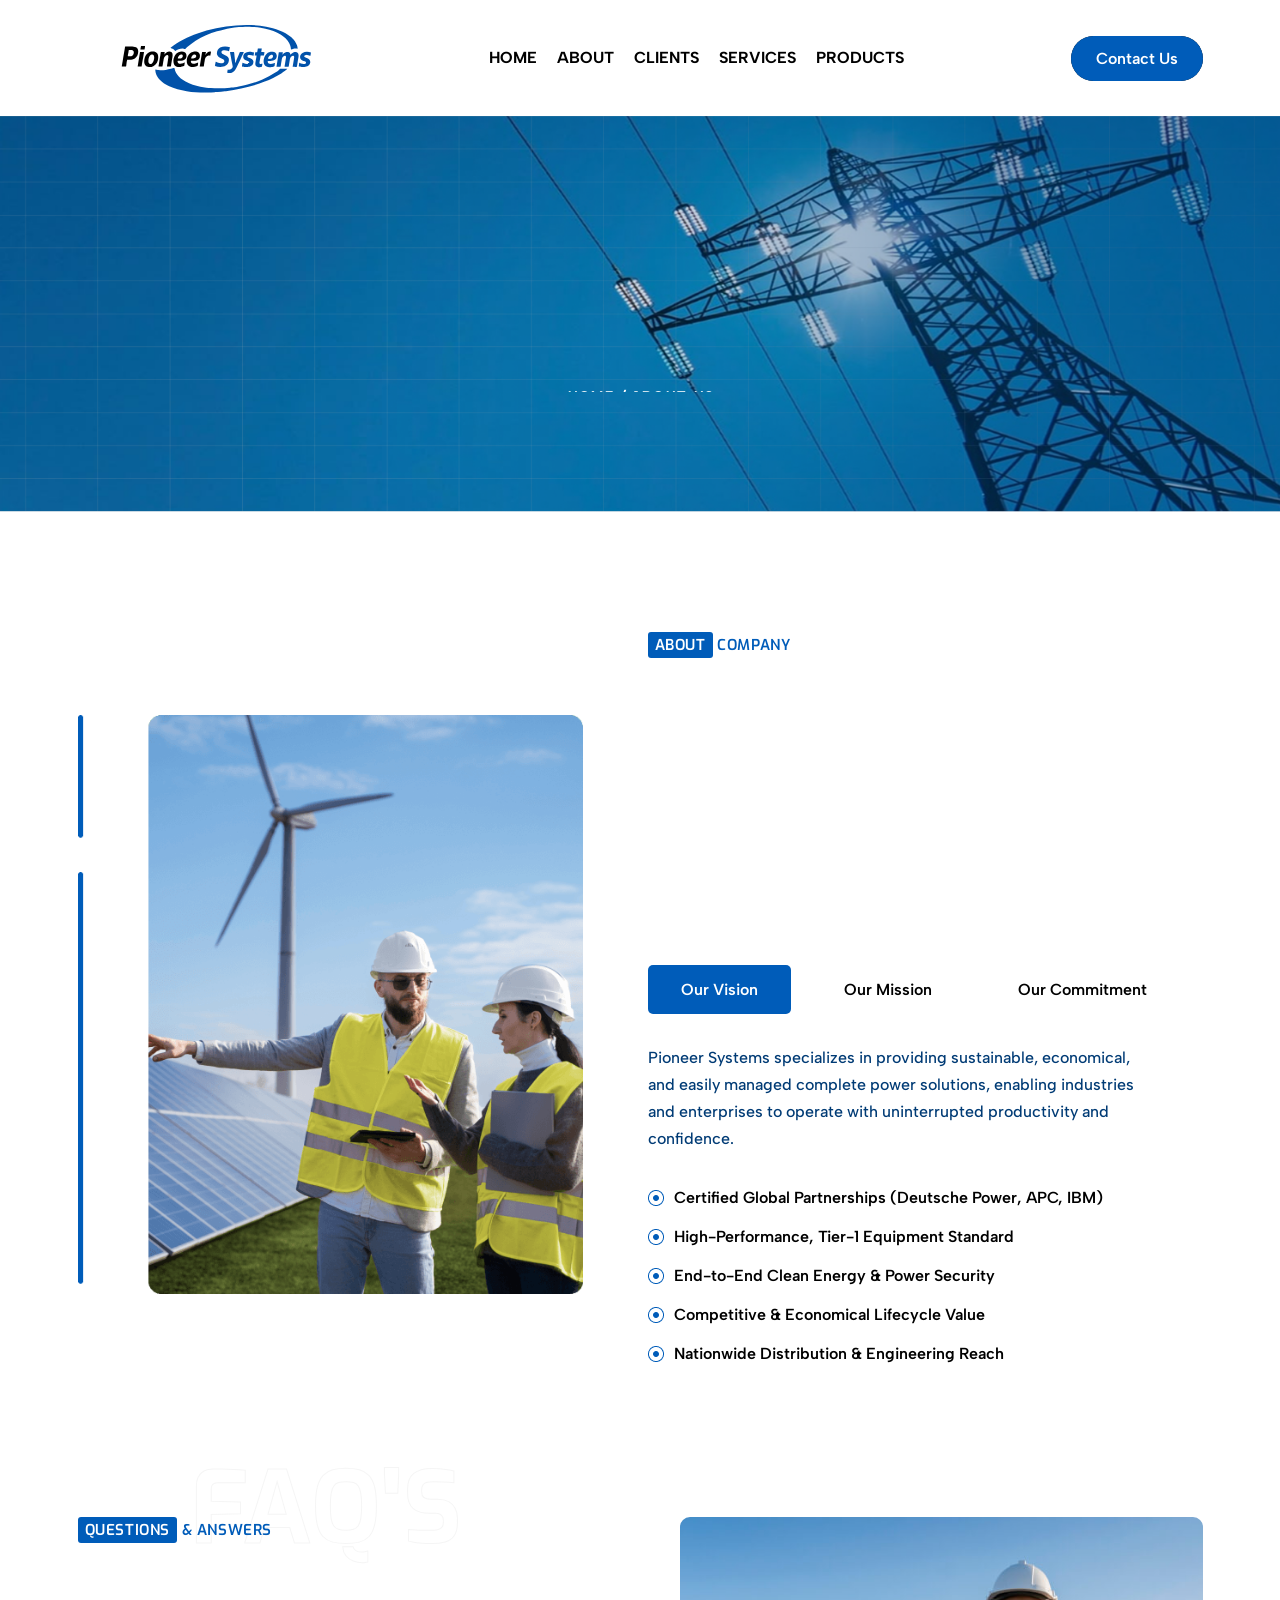
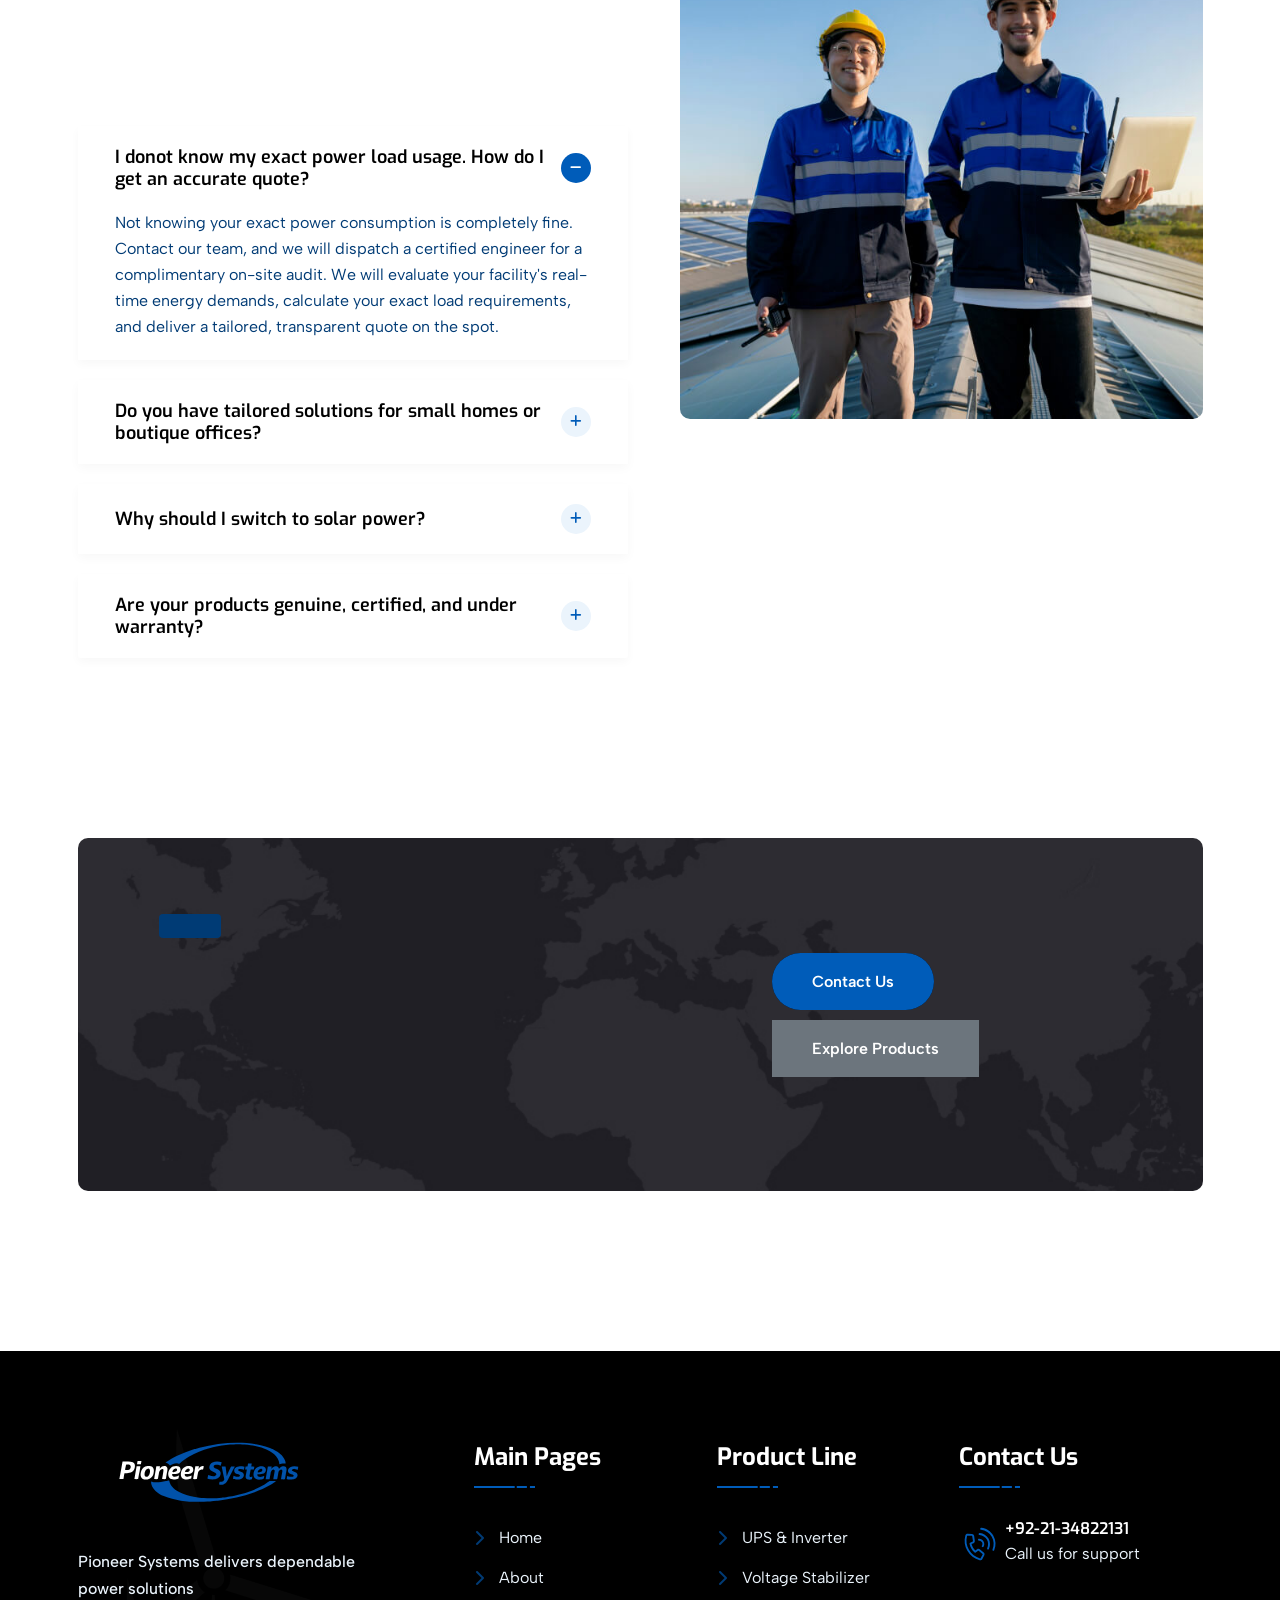
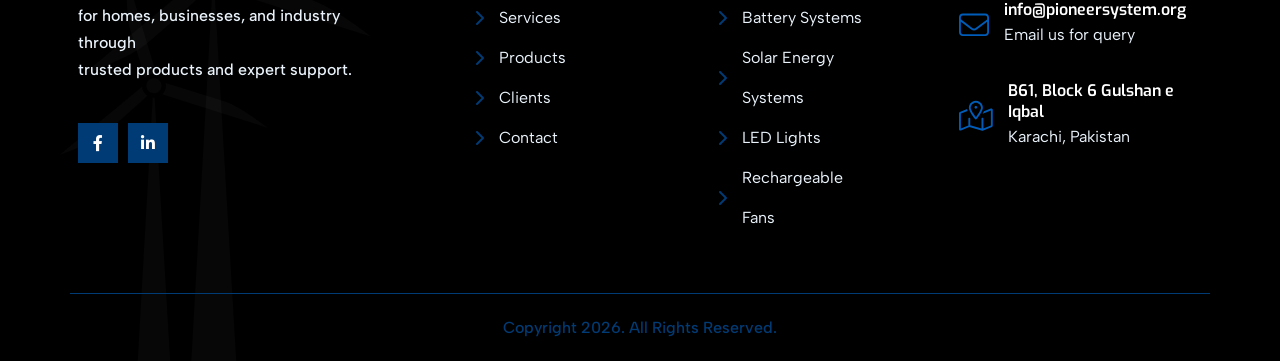
==== commit 13738eeb: "Hero Inner Update" ====
--- a/about.html
+++ b/about.html
@@ -86,7 +86,7 @@
                 <div class="col-lg-12">
                     <div class="con-tent-main">
                         <div class="wrapper">
-                            <span class="bg-text-stok">About Us</span>
+                            <!-- <span class="bg-text-stok">About Us</span> -->
                             <div class="title skew-up">
                                 <a href="#">About Us</a>
                             </div>
--- a/assets/css/style.css
+++ b/assets/css/style.css
@@ -16017,6 +16017,73 @@
   margin-top: 25px;
 }
 
+.partner-right {
+  background-color: #EBF4FC;
+  height: 70px;
+  border-radius: 30px;
+  box-shadow: 0px 4px 20px rgba(0, 0, 0, 0.2);
+  overflow: hidden;
+  display: flex;
+  align-items: stretch;
+  padding: 5px 0;
+  border: 1px solid var(--color-primary);
+}
+
+.partner-section-label {
+  font-family: var(--font-primary);
+  display: flex;
+  flex: 0 0 110px;
+  align-items: center;
+  justify-content: center;
+  padding: 0 8px;
+  border-radius: 30px 0 0 30px;
+  background: #EBF4FC;
+  color: var(--color-primary);
+  font-size: 18px !important;
+  font-weight: 600 !important;
+  text-align: center;
+  white-space: nowrap;
+}
+
+.partner-logo-track {
+  flex: 1;
+  min-width: 0;
+  width: auto;
+  will-change: transform;
+}
+
+.partner-logo-row {
+  display: grid;
+  grid-template-columns: repeat(3, minmax(0, 1fr));
+  height: 70px;
+  align-items: center;
+  opacity: 0.2;
+  transition: opacity 0.3s ease-out;
+}
+
+.partner-logo-row.is-active {
+  opacity: 1;
+}
+
+.partner-logo {
+  position: relative;
+  display: flex;
+  height: 100%;
+  align-items: center;
+  justify-content: center;
+  padding: 4px 10px;
+  overflow: hidden;
+}
+
+.partner-logo img {
+  display: block;
+  max-width: 100%;
+  max-height: 35px;
+  object-fit: contain;
+  transition: opacity 0.15s ease;
+}
+
+
 @media only screen and (max-width: 768px) {
   .banner-solari-2-content .banner-title {
     font-size: 44px;
@@ -16040,11 +16107,12 @@
 }
 
 .banner-solari-2-content p.disc {
-  margin-top: 50px;
+  margin-top: 40px;
   color: #FFFFFF;
   font-weight: 500;
   font-size: 20px;
-  line-height: 28px;
+  line-height: 22px;
+  margin-bottom: 15px;
 }
 
 .header-two-solari.header-top {
@@ -23385,10 +23453,17 @@
 .img-wrapper {
   position: relative;
   margin-top: 15px;
+  border: 2px solid #005CB9;
+  border-radius: 12px;
+  overflow: hidden;
+  background: #FFFFFF;
+  box-shadow: 0 0 0 1px rgba(0, 92, 185, 0.12);
 }
 
 .img-wrapper img {
   width: 100%;
+  display: block;
+  border-radius: 10px;
 }
 
 .img-overlay {
@@ -28338,17 +28413,13 @@
 
 @media only screen and (min-width: 768px) and (max-width: 991px) {
   .brand-area-h2 {
-    flex-wrap: wrap;
     justify-content: center;
-    gap: 30px;
   }
 }
 
 @media only screen and (max-width: 767px) {
   .brand-area-h2 {
     justify-content: center;
-    flex-wrap: wrap;
-    gap: 30px;
   }
 }
 
